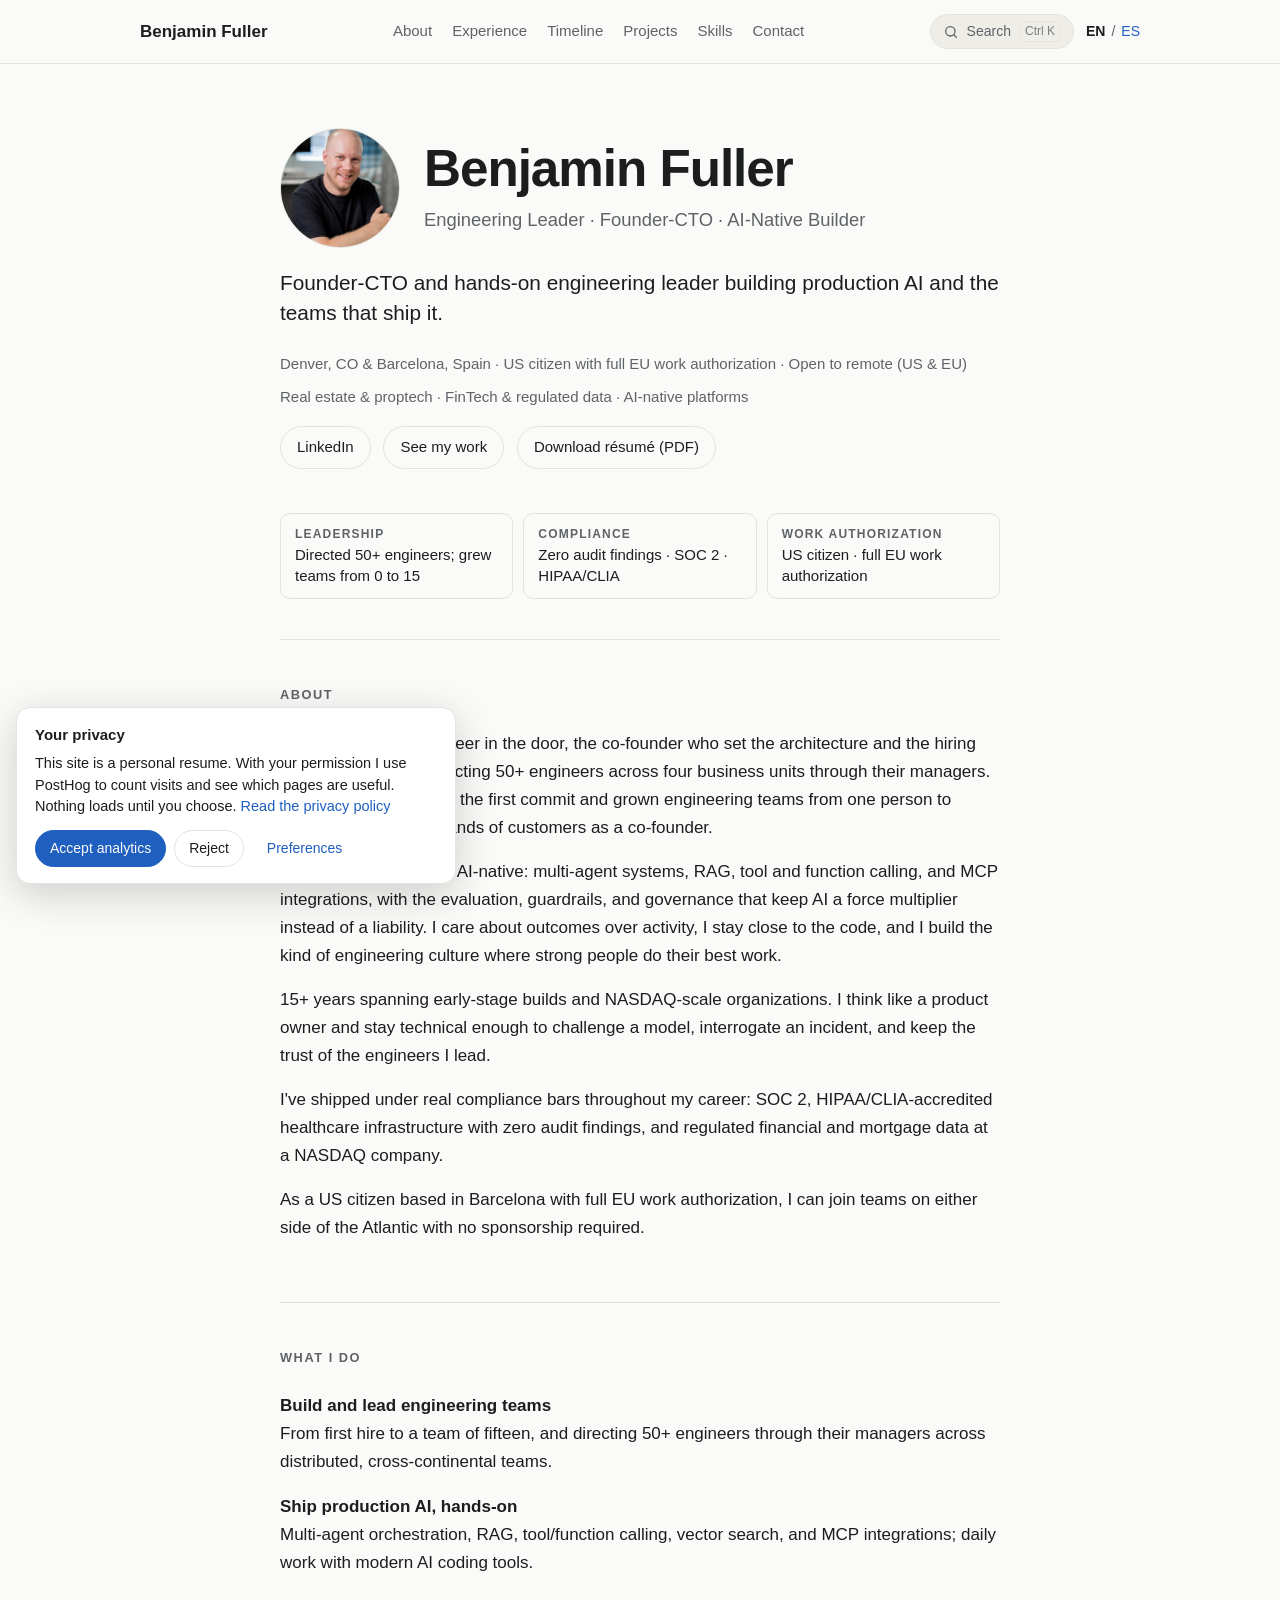
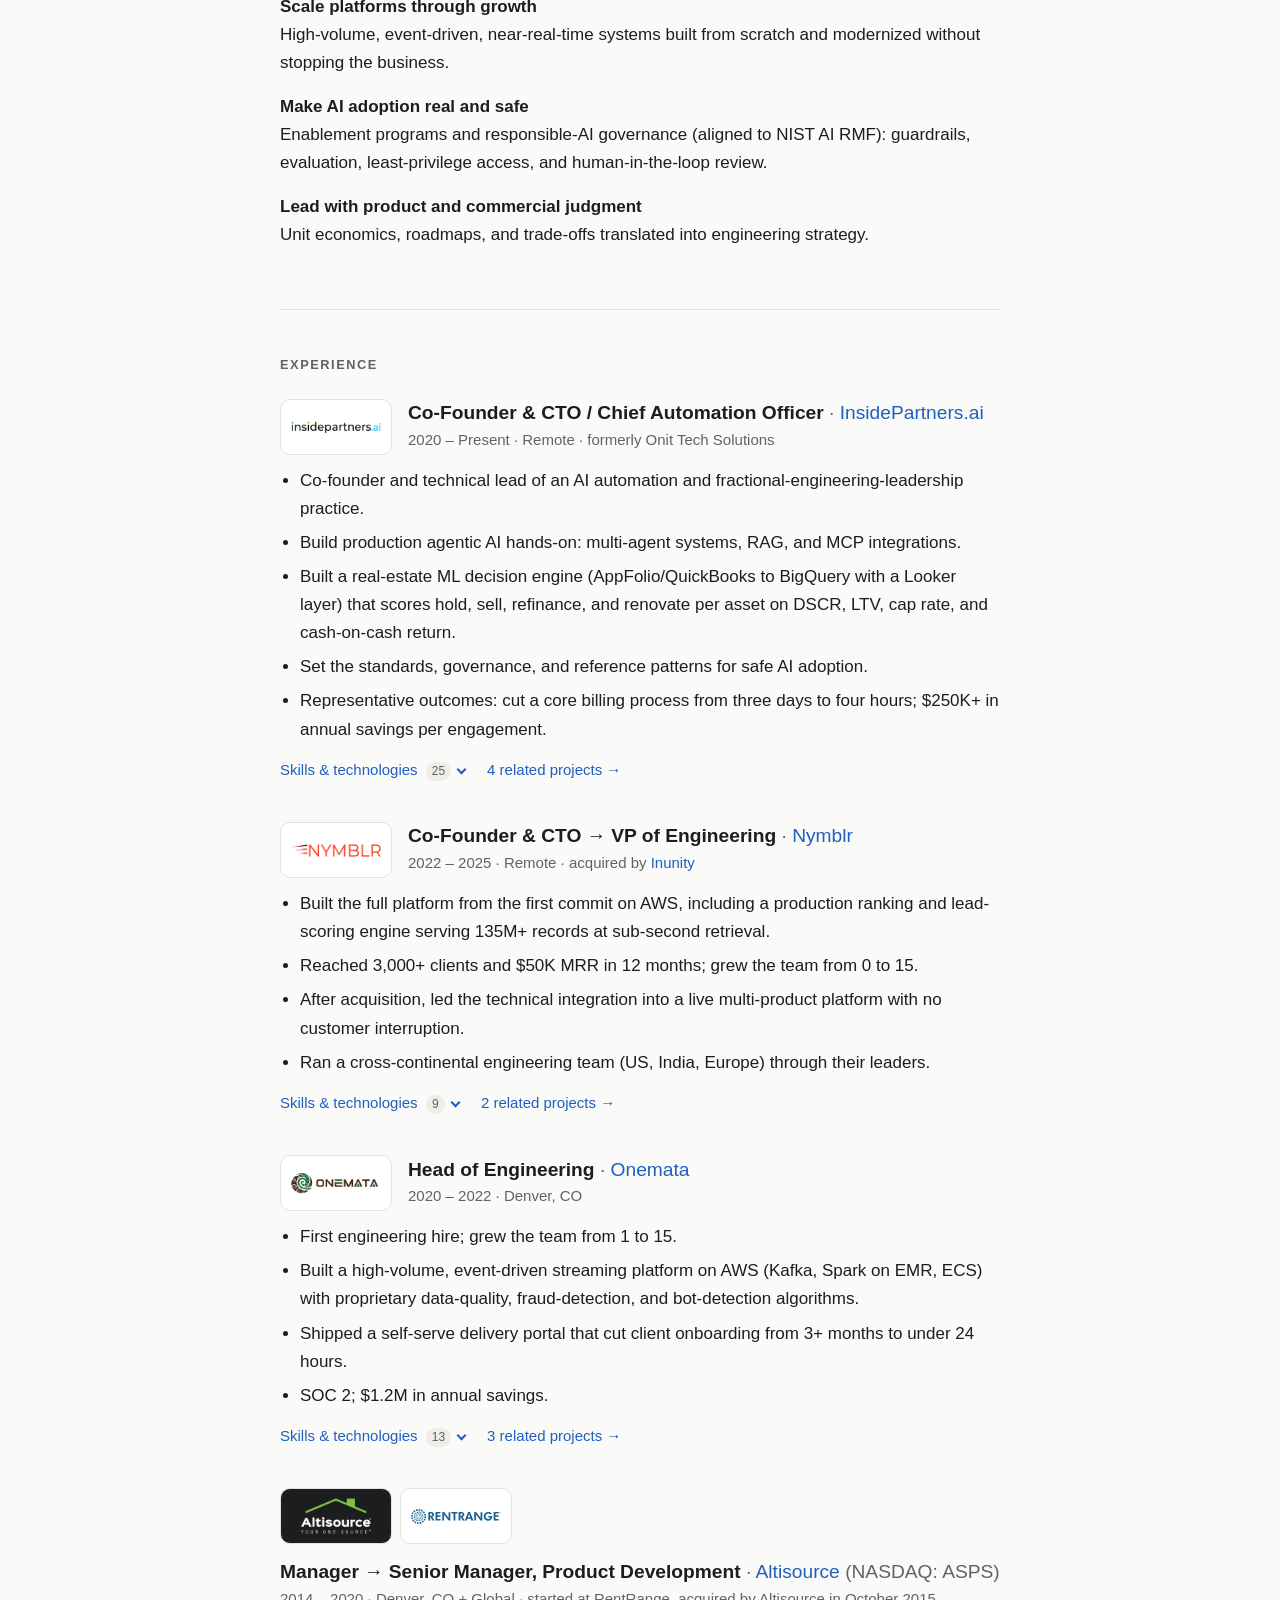
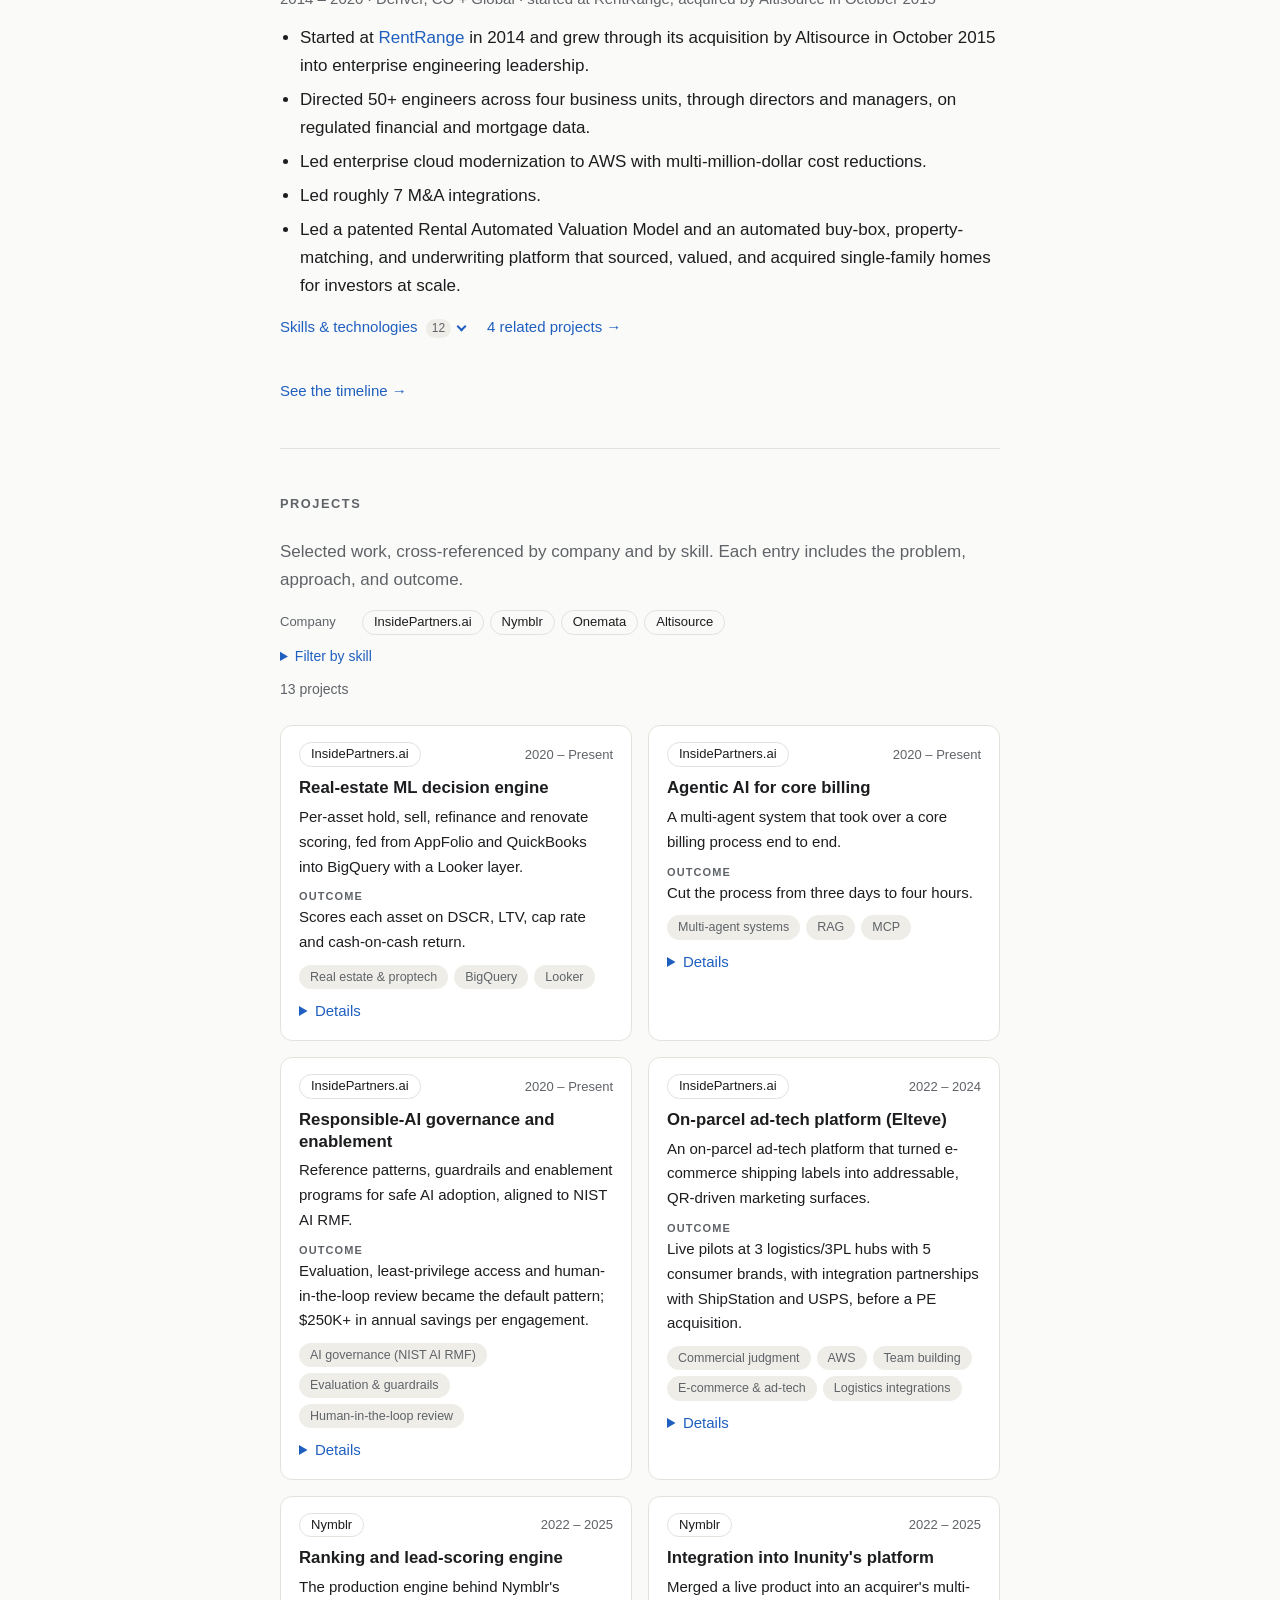
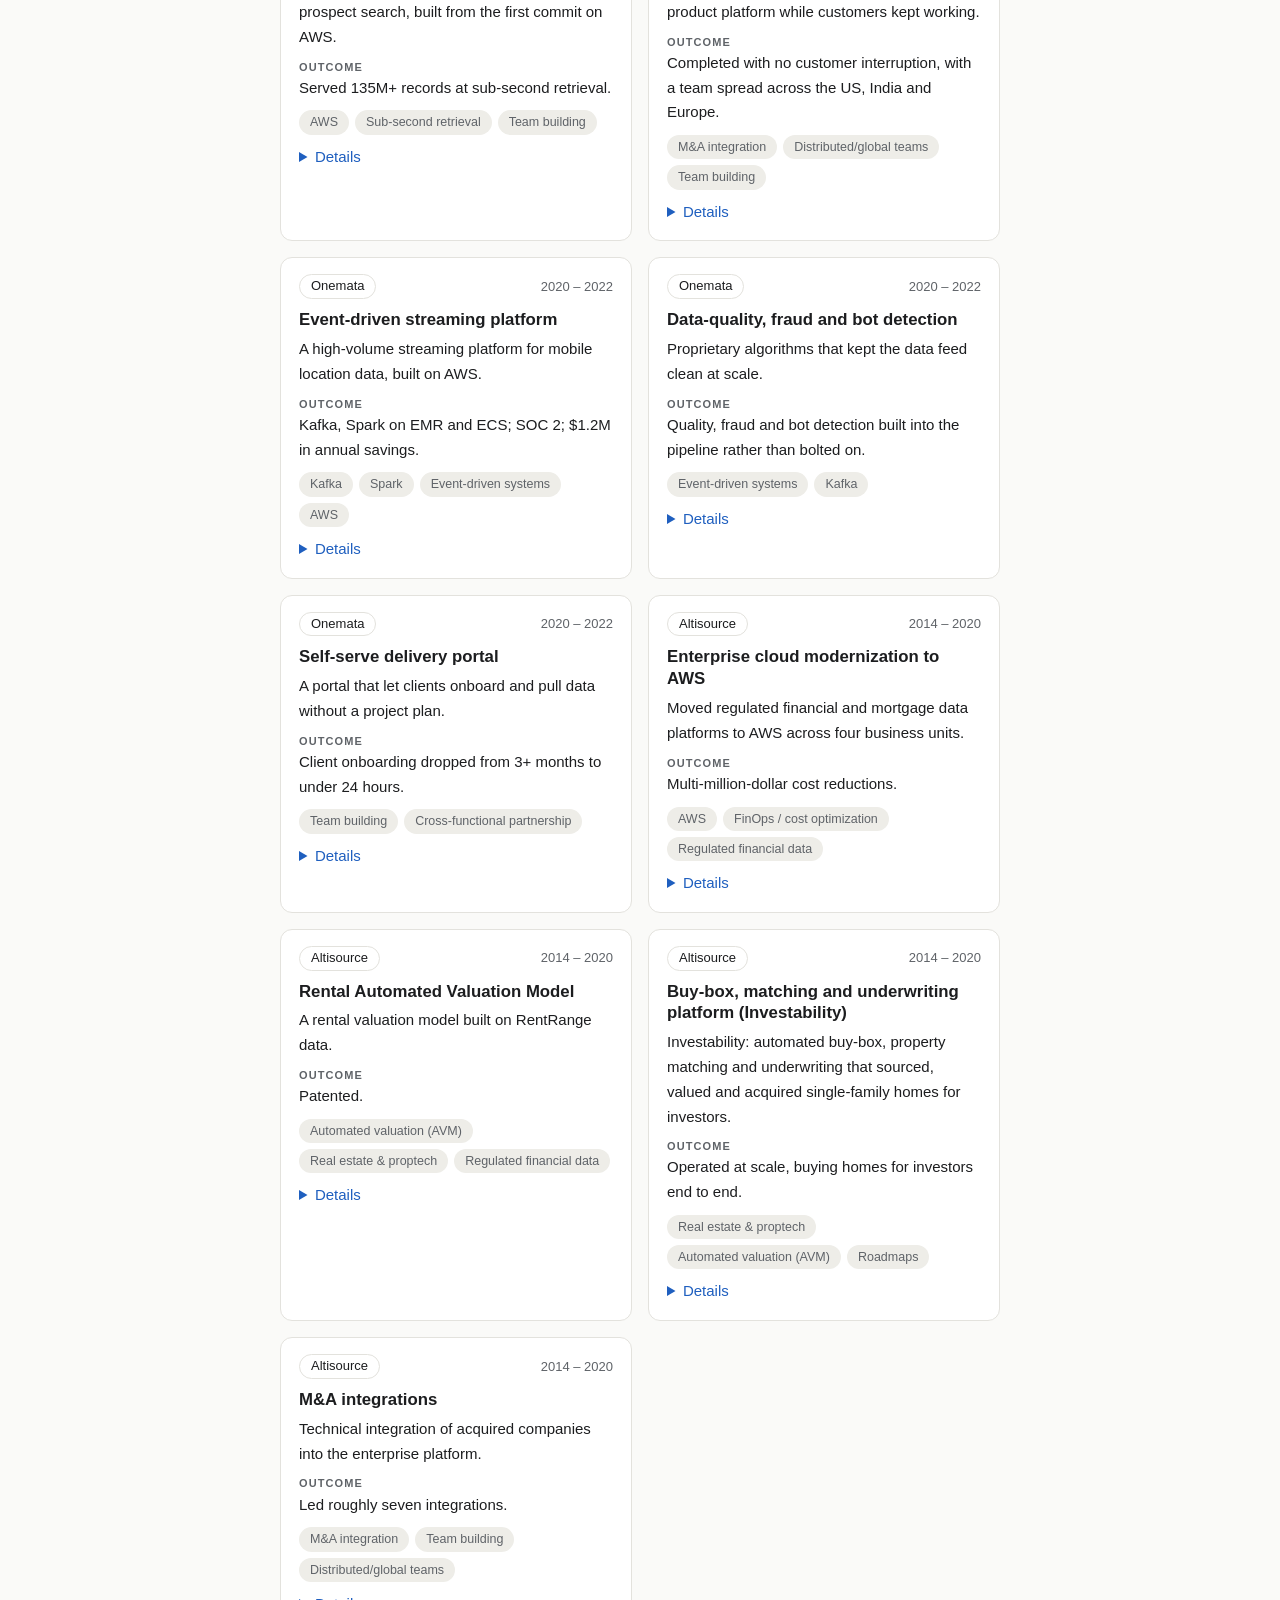
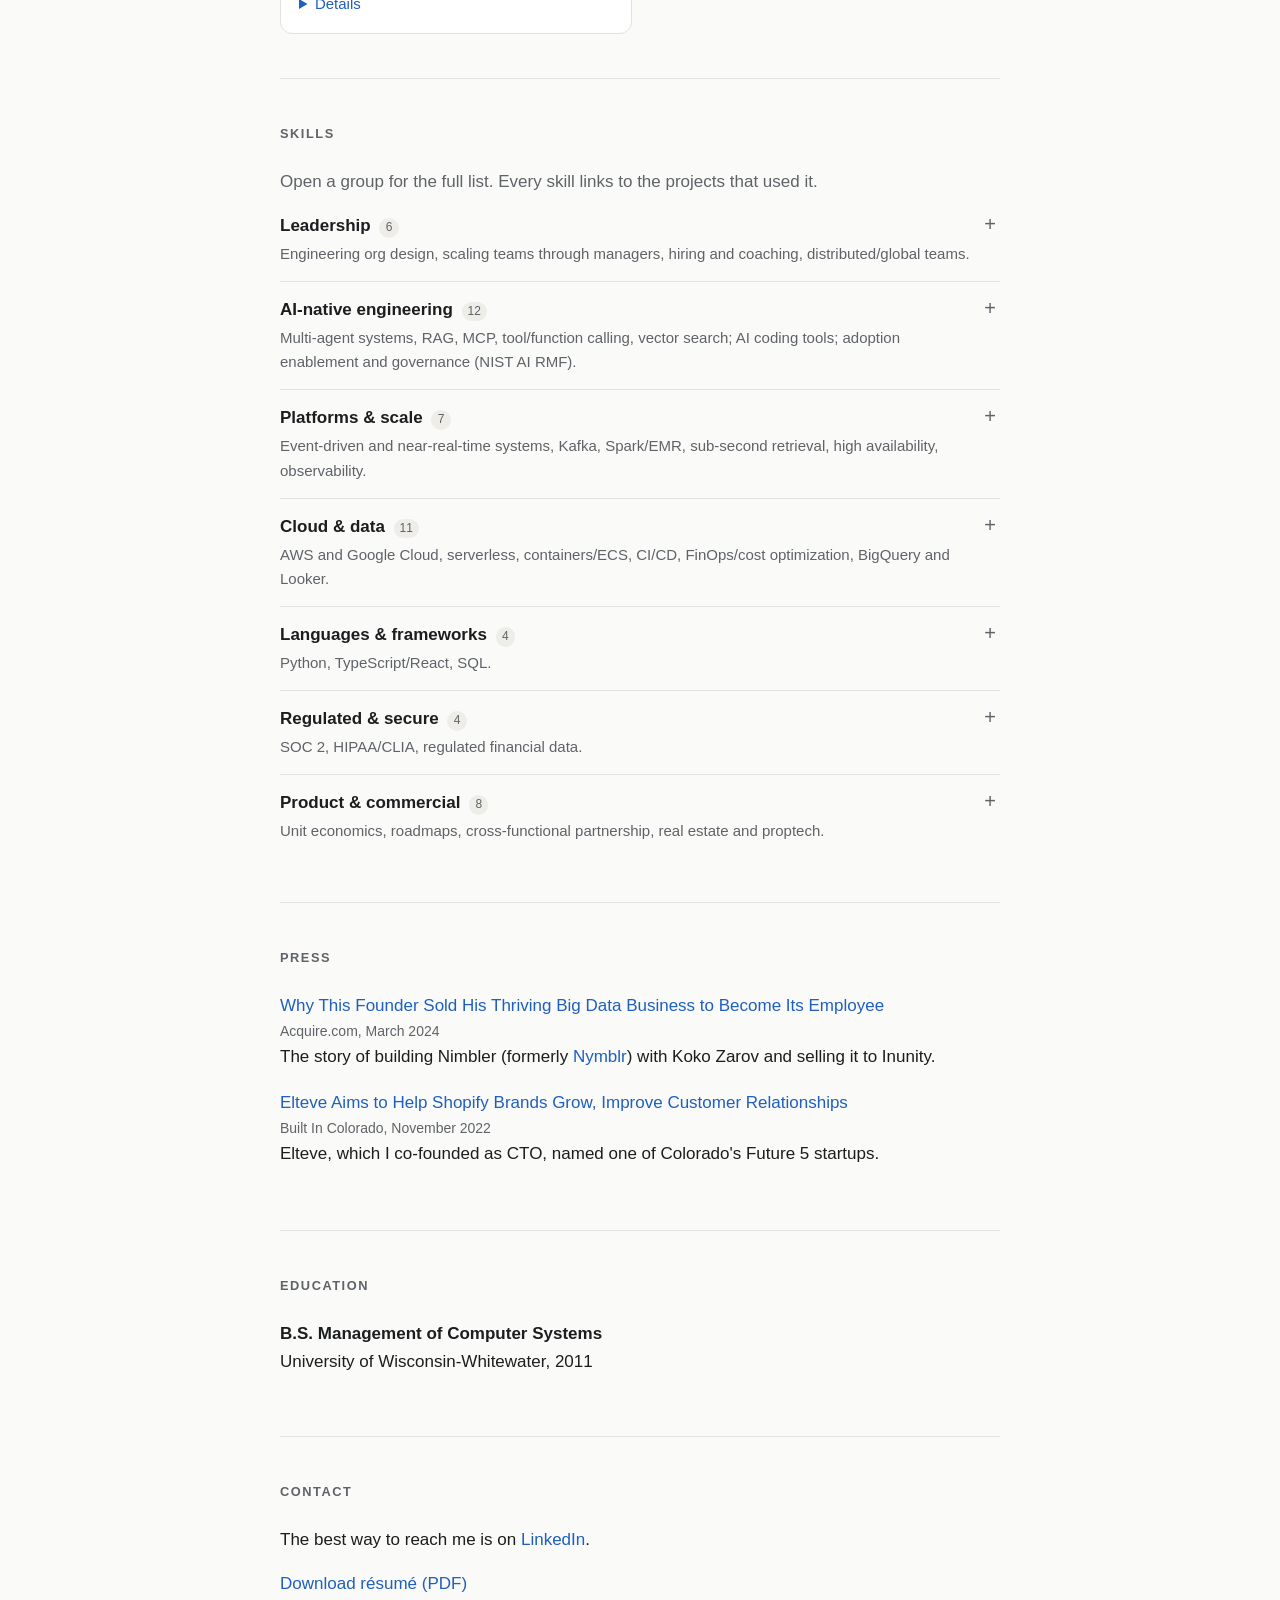
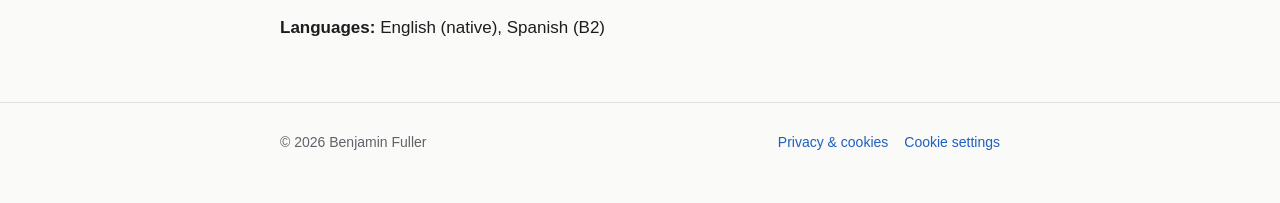
==== index.html @ 0e38c500 "Sweep fixes: pluralization, privacy link, tag rename, share card, résumé PDFs - Pluralize skill tool" ====
<!DOCTYPE html>
<html lang="en">
<head>
  <meta charset="utf-8">
  <meta name="viewport" content="width=device-width, initial-scale=1">
  <script>(function(){try{if(document.documentElement.lang!=='en')return;if(document.referrer&&new URL(document.referrer).origin===location.origin)return;var L=navigator.languages&&navigator.languages.length?navigator.languages:[navigator.language||''];for(var i=0;i<L.length;i++){var l=String(L[i]).toLowerCase();if(l==='es'||l.indexOf('es-')===0){location.replace("/es/"+location.search+location.hash);return;}if(l==='en'||l.indexOf('en-')===0)return;}}catch(e){}})();</script>
  <title>Benjamin Fuller · Engineering Leader &amp; Founder-CTO</title>
  <meta name="description" content="Founder-CTO and hands-on engineering leader building production AI and the teams that ship it.">
  <link rel="canonical" href="https://benfuller.me/">
  <link rel="alternate" hreflang="en" href="https://benfuller.me/">
  <link rel="alternate" hreflang="es" href="https://benfuller.me/es/">
  <link rel="alternate" hreflang="x-default" href="https://benfuller.me/">
  <meta property="og:title" content="Benjamin Fuller · Engineering Leader &amp; Founder-CTO">
  <meta property="og:description" content="Founder-CTO and hands-on engineering leader building production AI and the teams that ship it.">
  <meta property="og:type" content="website">
  <meta property="og:url" content="https://benfuller.me/">
  <meta property="og:image" content="https://benfuller.me/media/og-card.png">
  <meta property="og:locale" content="en_US">
  <meta property="og:locale:alternate" content="es_ES">
  <meta name="twitter:card" content="summary_large_image">
  <meta name="twitter:image" content="https://benfuller.me/media/og-card.png">
  <link rel="icon" href="/media/favicon.svg" type="image/svg+xml">
  <link rel="icon" href="/favicon.ico" sizes="48x48">
  <link rel="apple-touch-icon" href="/media/apple-touch-icon.png">
  <link rel="manifest" href="/media/site.webmanifest">
  <meta name="theme-color" content="#fafaf8" media="(prefers-color-scheme: light)">
  <meta name="theme-color" content="#121315" media="(prefers-color-scheme: dark)">
  <link rel="stylesheet" href="/style.css">
  <script type="application/ld+json">{"@context": "https://schema.org", "@type": "Person", "@id": "https://benfuller.me/#person", "name": "Benjamin Fuller", "url": "https://benfuller.me/", "image": "https://benfuller.me/media/headshot.jpg", "jobTitle": "Engineering Leader · Founder-CTO · AI-Native Builder", "description": "Founder-CTO and hands-on engineering leader building production AI and the teams that ship it.", "sameAs": ["https://www.linkedin.com/in/benjamin-fuller-in"], "knowsLanguage": ["en", "es"], "worksFor": {"@type": "Organization", "name": "InsidePartners.ai", "url": "https://www.insidepartners.ai"}, "alumniOf": {"@type": "CollegeOrUniversity", "name": "University of Wisconsin-Whitewater"}, "knowsAbout": ["Engineering org design", "Scaling teams through managers", "Hiring & coaching", "Distributed/global teams", "Team building", "M&A integration", "Multi-agent systems", "RAG", "MCP", "Tool/function calling", "Vector search (Zilliz)", "Anthropic Claude", "Claude Code", "Cursor", "AI governance (NIST AI RMF)", "Evaluation & guardrails", "Human-in-the-loop review", "AI adoption enablement", "Event-driven systems", "Near-real-time systems", "Kafka", "Spark", "Sub-second retrieval", "High availability", "Observability", "AWS", "Amazon EMR", "Amazon ECS / containers", "Serverless", "CI/CD", "FinOps / cost optimization", "Google Cloud", "BigQuery", "Looker", "AppFolio integration", "QuickBooks integration", "Python", "TypeScript", "React", "SQL", "SOC 2", "HIPAA/CLIA", "Regulated financial data", "Least-privilege access", "Unit economics", "Roadmaps", "Cross-functional partnership", "Real estate & proptech", "Automated valuation (AVM)", "Commercial judgment", "E-commerce & ad-tech", "Logistics integrations"]}</script>
</head>
<body>
  <a class="skip" href="#main">Skip to content</a>
  <header class="top">
    <div class="wrap hdr">
      <a class="brand" href="/">Benjamin Fuller</a>
      <div class="tools">
        <button type="button" class="search-btn" id="search-open" aria-label="Search this site" aria-keyshortcuts="Control+K Meta+K">
          <svg aria-hidden="true" viewBox="0 0 24 24" width="16" height="16" fill="none" stroke="currentColor" stroke-width="2" stroke-linecap="round"><circle cx="11" cy="11" r="7"/><path d="m20 20-3.5-3.5"/></svg><span>Search</span><kbd>⌘K</kbd>
        </button>
        <span class="lang" role="group" aria-label="Language / Idioma"><span class="cur" aria-current="true" lang="en">EN</span><span aria-hidden="true">/</span><a href="/es/" hreflang="es" lang="es" aria-label="Ver este sitio en español">ES</a></span>
        <button type="button" class="menu-btn" id="menu-btn" aria-expanded="false" aria-controls="site-nav" aria-label="Menu"><span aria-hidden="true"></span></button>
      </div>
      <nav id="site-nav" aria-label="Primary">
        <a href="/#about">About</a>
        <a href="/#experience">Experience</a>
        <a href="/timeline/">Timeline</a>
        <a href="/#projects">Projects</a>
        <a href="/#skills">Skills</a>
        <a href="/#contact">Contact</a>
      </nav>
    </div>
  </header>
  <main class="wrap" id="main">
    <div class="hero" id="top">
      <div class="hero-top">
        <img class="headshot" src="/media/headshot.jpg" alt="Benjamin Fuller" width="120" height="120" onerror="this.remove()">
        <div>
          <h1>Benjamin Fuller</h1>
          <p class="role">Engineering Leader · Founder-CTO · AI-Native Builder</p>
        </div>
      </div>
      <p class="tagline">Founder-CTO and hands-on engineering leader building production AI and the teams that ship it.</p>
      <p class="meta">Denver, CO &amp; Barcelona, Spain · US citizen with full EU work authorization · Open to remote (US &amp; EU)</p>
      <p class="domains">Real estate &amp; proptech · FinTech &amp; regulated data · AI-native platforms</p>
      <div class="links">
        <a href="https://www.linkedin.com/in/benjamin-fuller-in">LinkedIn</a>
        <a href="#experience">See my work</a>
        <a href="/benjamin-fuller-resume.pdf" download>Download résumé (PDF)</a>
      </div>
    </div>

    <div class="strip">
      <div><b>Leadership</b>Directed 50+ engineers; grew teams from 0 to 15</div>
      <div><b>Compliance</b>Zero audit findings · SOC 2 · HIPAA/CLIA</div>
      <div><b>Work authorization</b>US citizen · full EU work authorization</div>
    </div>

    <section id="about">
      <h2>About</h2>
      <p>I've been the first engineer in the door, the co-founder who set the architecture and the hiring bar, and the leader directing 50+ engineers across four business units through their managers. I've built platforms from the first commit and grown engineering teams from one person to fifteen, reaching thousands of customers as a co-founder.</p>
      <p>These days my work is AI-native: multi-agent systems, RAG, tool and function calling, and MCP integrations, with the evaluation, guardrails, and governance that keep AI a force multiplier instead of a liability. I care about outcomes over activity, I stay close to the code, and I build the kind of engineering culture where strong people do their best work.</p>
      <p>15+ years spanning early-stage builds and NASDAQ-scale organizations. I think like a product owner and stay technical enough to challenge a model, interrogate an incident, and keep the trust of the engineers I lead.</p>
      <p>I've shipped under real compliance bars throughout my career: SOC 2, HIPAA/CLIA-accredited healthcare infrastructure with zero audit findings, and regulated financial and mortgage data at a NASDAQ company.</p>
      <p>As a US citizen based in Barcelona with full EU work authorization, I can join teams on either side of the Atlantic with no sponsorship required.</p>
    </section>

    <section id="what-i-do">
      <h2>What I do</h2>
      <ul class="pillars">
        <li><strong>Build and lead engineering teams</strong>From first hire to a team of fifteen, and directing 50+ engineers through their managers across distributed, cross-continental teams.</li>
        <li><strong>Ship production AI, hands-on</strong>Multi-agent orchestration, RAG, tool/function calling, vector search, and MCP integrations; daily work with modern AI coding tools.</li>
        <li><strong>Scale platforms through growth</strong>High-volume, event-driven, near-real-time systems built from scratch and modernized without stopping the business.</li>
        <li><strong>Make AI adoption real and safe</strong>Enablement programs and responsible-AI governance (aligned to NIST AI RMF): guardrails, evaluation, least-privilege access, and human-in-the-loop review.</li>
        <li><strong>Lead with product and commercial judgment</strong>Unit economics, roadmaps, and trade-offs translated into engineering strategy.</li>
      </ul>
    </section>

    <section id="experience">
      <h2>Experience</h2>

      <article class="job" id="insidepartners">
        <div class="job-head">
          <a class="logos" href="/insidepartners/" aria-label="Company page: InsidePartners.ai" title="Company page: InsidePartners.ai"><span class="logo "><img src="/media/logos/insidepartners.webp" alt="InsidePartners.ai logo" loading="lazy"></span></a>
          <div>
            <h3>Co-Founder &amp; CTO / Chief Automation Officer <span class="co">· <a href="/insidepartners/">InsidePartners.ai</a></span></h3>
            <div class="when">2020 – Present · Remote · formerly Onit Tech Solutions</div>
          </div>
        </div>
        <ul>
          <li>Co-founder and technical lead of an AI automation and fractional-engineering-leadership practice.</li>
          <li>Build production agentic AI hands-on: multi-agent systems, RAG, and MCP integrations.</li>
          <li>Built a real-estate ML decision engine (AppFolio/QuickBooks to BigQuery with a Looker layer) that scores hold, sell, refinance, and renovate per asset on DSCR, LTV, cap rate, and cash-on-cash return.</li>
          <li>Set the standards, governance, and reference patterns for safe AI adoption.</li>
          <li>Representative outcomes: cut a core billing process from three days to four hours; $250K+ in annual savings per engagement.</li>
        </ul>
        <div class="job-actions"><button type="button" class="skills-toggle" aria-expanded="false" aria-controls="skills-insidepartners" hidden>Skills &amp; technologies <span class="count">25</span><span class="chev" aria-hidden="true"></span></button><a href="/?company=insidepartners#projects">4 related projects →</a></div>
        <div class="tags skills-panel" id="skills-insidepartners"><a class="tag" href="/?skill=multi-agent#projects" data-skill="multi-agent" title="1 project · 1 role">Multi-agent systems</a> <a class="tag" href="/?skill=rag#projects" data-skill="rag" title="1 project · 1 role">RAG</a> <a class="tag" href="/?skill=mcp#projects" data-skill="mcp" title="1 project · 1 role">MCP</a> <span class="tag off" title="0 projects · 1 role">Tool/function calling</span> <span class="tag off" title="0 projects · 1 role">Vector search (Zilliz)</span> <span class="tag off" title="0 projects · 1 role">Anthropic Claude</span> <span class="tag off" title="0 projects · 1 role">Claude Code</span> <span class="tag off" title="0 projects · 1 role">Cursor</span> <a class="tag" href="/?skill=governance#projects" data-skill="governance" title="1 project · 1 role">AI governance (NIST AI RMF)</a> <a class="tag" href="/?skill=evals#projects" data-skill="evals" title="1 project · 1 role">Evaluation &amp; guardrails</a> <a class="tag" href="/?skill=hitl#projects" data-skill="hitl" title="1 project · 1 role">Human-in-the-loop review</a> <a class="tag" href="/?skill=enablement#projects" data-skill="enablement" title="1 project · 1 role">AI adoption enablement</a> <a class="tag" href="/?skill=least-priv#projects" data-skill="least-priv" title="1 project · 1 role">Least-privilege access</a> <a class="tag" href="/?skill=gcp#projects" data-skill="gcp" title="1 project · 1 role">Google Cloud</a> <a class="tag" href="/?skill=bigquery#projects" data-skill="bigquery" title="1 project · 1 role">BigQuery</a> <a class="tag" href="/?skill=looker#projects" data-skill="looker" title="1 project · 1 role">Looker</a> <a class="tag" href="/?skill=appfolio#projects" data-skill="appfolio" title="1 project · 1 role">AppFolio integration</a> <a class="tag" href="/?skill=quickbooks#projects" data-skill="quickbooks" title="1 project · 1 role">QuickBooks integration</a> <a class="tag" href="/?skill=proptech#projects" data-skill="proptech" title="3 projects · 2 roles">Real estate &amp; proptech</a> <a class="tag" href="/?skill=unit-economics#projects" data-skill="unit-economics" title="1 project · 3 roles">Unit economics</a> <a class="tag" href="/?skill=cross-functional#projects" data-skill="cross-functional" title="1 project · 4 roles">Cross-functional partnership</a> <a class="tag" href="/?skill=aws#projects" data-skill="aws" title="4 projects · 4 roles">AWS</a> <a class="tag" href="/?skill=team#projects" data-skill="team" title="5 projects · 4 roles">Team building</a> <a class="tag" href="/?skill=ecommerce#projects" data-skill="ecommerce" title="1 project · 1 role">E-commerce &amp; ad-tech</a> <a class="tag" href="/?skill=logistics#projects" data-skill="logistics" title="1 project · 1 role">Logistics integrations</a></div>
      </article>

      <article class="job" id="nymblr">
        <div class="job-head">
          <a class="logos" href="/nymblr/" aria-label="Company page: Nymblr" title="Company page: Nymblr"><span class="logo "><img src="/media/logos/nymblr.png" alt="Nymblr logo" loading="lazy"></span></a>
          <div>
            <h3>Co-Founder &amp; CTO → VP of Engineering <span class="co">· <a href="/nymblr/">Nymblr</a></span></h3>
            <div class="when">2022 – 2025 · Remote · acquired by <a href="https://www.inunity.com">Inunity</a></div>
          </div>
        </div>
        <ul>
          <li>Built the full platform from the first commit on AWS, including a production ranking and lead-scoring engine serving 135M+ records at sub-second retrieval.</li>
          <li>Reached 3,000+ clients and $50K MRR in 12 months; grew the team from 0 to 15.</li>
          <li>After acquisition, led the technical integration into a live multi-product platform with no customer interruption.</li>
          <li>Ran a cross-continental engineering team (US, India, Europe) through their leaders.</li>
        </ul>
        <div class="job-actions"><button type="button" class="skills-toggle" aria-expanded="false" aria-controls="skills-nymblr" hidden>Skills &amp; technologies <span class="count">9</span><span class="chev" aria-hidden="true"></span></button><a href="/?company=nymblr#projects">2 related projects →</a></div>
        <div class="tags skills-panel" id="skills-nymblr"><a class="tag" href="/?skill=aws#projects" data-skill="aws" title="4 projects · 4 roles">AWS</a> <a class="tag" href="/?skill=sub-second#projects" data-skill="sub-second" title="1 project · 1 role">Sub-second retrieval</a> <a class="tag" href="/?skill=team#projects" data-skill="team" title="5 projects · 4 roles">Team building</a> <span class="tag off" title="0 projects · 3 roles">Hiring &amp; coaching</span> <a class="tag" href="/?skill=distributed#projects" data-skill="distributed" title="2 projects · 2 roles">Distributed/global teams</a> <a class="tag" href="/?skill=scaling-managers#projects" data-skill="scaling-managers" title="2 projects · 2 roles">Scaling teams through managers</a> <a class="tag" href="/?skill=ma#projects" data-skill="ma" title="2 projects · 2 roles">M&amp;A integration</a> <a class="tag" href="/?skill=unit-economics#projects" data-skill="unit-economics" title="1 project · 3 roles">Unit economics</a> <a class="tag" href="/?skill=cross-functional#projects" data-skill="cross-functional" title="1 project · 4 roles">Cross-functional partnership</a></div>
      </article>

      <article class="job" id="onemata">
        <div class="job-head">
          <a class="logos" href="/onemata/" aria-label="Company page: Onemata" title="Company page: Onemata"><span class="logo "><img src="/media/logos/onemata.png" alt="Onemata logo" loading="lazy"></span></a>
          <div>
            <h3>Head of Engineering <span class="co">· <a href="/onemata/">Onemata</a></span></h3>
            <div class="when">2020 – 2022 · Denver, CO</div>
          </div>
        </div>
        <ul>
          <li>First engineering hire; grew the team from 1 to 15.</li>
          <li>Built a high-volume, event-driven streaming platform on AWS (Kafka, Spark on EMR, ECS) with proprietary data-quality, fraud-detection, and bot-detection algorithms.</li>
          <li>Shipped a self-serve delivery portal that cut client onboarding from 3+ months to under 24 hours.</li>
          <li>SOC 2; $1.2M in annual savings.</li>
        </ul>
        <div class="job-actions"><button type="button" class="skills-toggle" aria-expanded="false" aria-controls="skills-onemata" hidden>Skills &amp; technologies <span class="count">13</span><span class="chev" aria-hidden="true"></span></button><a href="/?company=onemata#projects">3 related projects →</a></div>
        <div class="tags skills-panel" id="skills-onemata"><a class="tag" href="/?skill=aws#projects" data-skill="aws" title="4 projects · 4 roles">AWS</a> <a class="tag" href="/?skill=kafka#projects" data-skill="kafka" title="2 projects · 1 role">Kafka</a> <a class="tag" href="/?skill=spark#projects" data-skill="spark" title="1 project · 1 role">Spark</a> <a class="tag" href="/?skill=emr#projects" data-skill="emr" title="1 project · 1 role">Amazon EMR</a> <a class="tag" href="/?skill=ecs#projects" data-skill="ecs" title="1 project · 1 role">Amazon ECS / containers</a> <a class="tag" href="/?skill=event-driven#projects" data-skill="event-driven" title="2 projects · 1 role">Event-driven systems</a> <a class="tag" href="/?skill=near-real-time#projects" data-skill="near-real-time" title="1 project · 1 role">Near-real-time systems</a> <a class="tag" href="/?skill=soc2#projects" data-skill="soc2" title="1 project · 1 role">SOC 2</a> <a class="tag" href="/?skill=finops#projects" data-skill="finops" title="2 projects · 2 roles">FinOps / cost optimization</a> <a class="tag" href="/?skill=team#projects" data-skill="team" title="5 projects · 4 roles">Team building</a> <span class="tag off" title="0 projects · 3 roles">Hiring &amp; coaching</span> <span class="tag off" title="0 projects · 1 role">High availability</span> <span class="tag off" title="0 projects · 1 role">Observability</span></div>
      </article>

      <article class="job" id="altisource">
        <div class="job-head">
          <a class="logos" href="/altisource/" aria-label="Company page: Altisource" title="Company page: Altisource"><span class="logo dark"><img src="/media/logos/altisource.png" alt="Altisource logo" loading="lazy"></span><span class="logo "><img src="/media/logos/rentrange.svg" alt="RentRange logo" loading="lazy"></span></a>
          <div>
            <h3>Manager → Senior Manager, Product Development <span class="co">· <a href="/altisource/">Altisource</a> (NASDAQ: ASPS)</span></h3>
            <div class="when">2014 – 2020 · Denver, CO + Global · started at RentRange, acquired by Altisource in October 2015</div>
          </div>
        </div>
        <ul>
          <li>Started at <a href="https://www.rentrange.com">RentRange</a> in 2014 and grew through its acquisition by Altisource in October 2015 into enterprise engineering leadership.</li>
          <li>Directed 50+ engineers across four business units, through directors and managers, on regulated financial and mortgage data.</li>
          <li>Led enterprise cloud modernization to AWS with multi-million-dollar cost reductions.</li>
          <li>Led roughly 7 M&amp;A integrations.</li>
          <li>Led a patented Rental Automated Valuation Model and an automated buy-box, property-matching, and underwriting platform that sourced, valued, and acquired single-family homes for investors at scale.</li>
        </ul>
        <div class="job-actions"><button type="button" class="skills-toggle" aria-expanded="false" aria-controls="skills-altisource" hidden>Skills &amp; technologies <span class="count">12</span><span class="chev" aria-hidden="true"></span></button><a href="/?company=altisource#projects">4 related projects →</a></div>
        <div class="tags skills-panel" id="skills-altisource"><a class="tag" href="/?skill=aws#projects" data-skill="aws" title="4 projects · 4 roles">AWS</a> <a class="tag" href="/?skill=finops#projects" data-skill="finops" title="2 projects · 2 roles">FinOps / cost optimization</a> <a class="tag" href="/?skill=reg-fin#projects" data-skill="reg-fin" title="3 projects · 1 role">Regulated financial data</a> <a class="tag" href="/?skill=ma#projects" data-skill="ma" title="2 projects · 2 roles">M&amp;A integration</a> <a class="tag" href="/?skill=distributed#projects" data-skill="distributed" title="2 projects · 2 roles">Distributed/global teams</a> <a class="tag" href="/?skill=org-design#projects" data-skill="org-design" title="1 project · 1 role">Engineering org design</a> <a class="tag" href="/?skill=scaling-managers#projects" data-skill="scaling-managers" title="2 projects · 2 roles">Scaling teams through managers</a> <span class="tag off" title="0 projects · 3 roles">Hiring &amp; coaching</span> <a class="tag" href="/?skill=proptech#projects" data-skill="proptech" title="3 projects · 2 roles">Real estate &amp; proptech</a> <a class="tag" href="/?skill=avm#projects" data-skill="avm" title="2 projects · 1 role">Automated valuation (AVM)</a> <a class="tag" href="/?skill=cross-functional#projects" data-skill="cross-functional" title="1 project · 4 roles">Cross-functional partnership</a> <a class="tag" href="/?skill=roadmaps#projects" data-skill="roadmaps" title="1 project · 1 role">Roadmaps</a></div>
      </article>
      <p class="more"><a href="/timeline/">See the timeline →</a></p>
    </section>

    <section id="projects">
      <h2>Projects</h2>
      <p class="lede">Selected work, cross-referenced by company and by skill. Each entry includes the problem, approach, and outcome.</p>
      <div class="filters" id="filters" hidden>
        <div class="filter-row"><span>Company</span><div><button type="button" class="chip" data-kind="company" data-value="insidepartners" aria-pressed="false">InsidePartners.ai</button><button type="button" class="chip" data-kind="company" data-value="nymblr" aria-pressed="false">Nymblr</button><button type="button" class="chip" data-kind="company" data-value="onemata" aria-pressed="false">Onemata</button><button type="button" class="chip" data-kind="company" data-value="altisource" aria-pressed="false">Altisource</button></div></div>
        <details class="skillfilter" id="skillfilter">
          <summary>Filter by skill</summary>
          <div class="sg"><span>Leadership</span><div><button type="button" class="chip" data-kind="skill" data-value="org-design" aria-pressed="false">Engineering org design</button><button type="button" class="chip" data-kind="skill" data-value="scaling-managers" aria-pressed="false">Scaling teams through managers</button><button type="button" class="chip" data-kind="skill" data-value="distributed" aria-pressed="false">Distributed/global teams</button><button type="button" class="chip" data-kind="skill" data-value="team" aria-pressed="false">Team building</button><button type="button" class="chip" data-kind="skill" data-value="ma" aria-pressed="false">M&amp;A integration</button></div></div><div class="sg"><span>AI-native engineering</span><div><button type="button" class="chip" data-kind="skill" data-value="multi-agent" aria-pressed="false">Multi-agent systems</button><button type="button" class="chip" data-kind="skill" data-value="rag" aria-pressed="false">RAG</button><button type="button" class="chip" data-kind="skill" data-value="mcp" aria-pressed="false">MCP</button><button type="button" class="chip" data-kind="skill" data-value="governance" aria-pressed="false">AI governance (NIST AI RMF)</button><button type="button" class="chip" data-kind="skill" data-value="evals" aria-pressed="false">Evaluation &amp; guardrails</button><button type="button" class="chip" data-kind="skill" data-value="hitl" aria-pressed="false">Human-in-the-loop review</button><button type="button" class="chip" data-kind="skill" data-value="enablement" aria-pressed="false">AI adoption enablement</button></div></div><div class="sg"><span>Platforms &amp; scale</span><div><button type="button" class="chip" data-kind="skill" data-value="event-driven" aria-pressed="false">Event-driven systems</button><button type="button" class="chip" data-kind="skill" data-value="near-real-time" aria-pressed="false">Near-real-time systems</button><button type="button" class="chip" data-kind="skill" data-value="kafka" aria-pressed="false">Kafka</button><button type="button" class="chip" data-kind="skill" data-value="spark" aria-pressed="false">Spark</button><button type="button" class="chip" data-kind="skill" data-value="sub-second" aria-pressed="false">Sub-second retrieval</button></div></div><div class="sg"><span>Cloud &amp; data</span><div><button type="button" class="chip" data-kind="skill" data-value="aws" aria-pressed="false">AWS</button><button type="button" class="chip" data-kind="skill" data-value="emr" aria-pressed="false">Amazon EMR</button><button type="button" class="chip" data-kind="skill" data-value="ecs" aria-pressed="false">Amazon ECS / containers</button><button type="button" class="chip" data-kind="skill" data-value="finops" aria-pressed="false">FinOps / cost optimization</button><button type="button" class="chip" data-kind="skill" data-value="gcp" aria-pressed="false">Google Cloud</button><button type="button" class="chip" data-kind="skill" data-value="bigquery" aria-pressed="false">BigQuery</button><button type="button" class="chip" data-kind="skill" data-value="looker" aria-pressed="false">Looker</button><button type="button" class="chip" data-kind="skill" data-value="appfolio" aria-pressed="false">AppFolio integration</button><button type="button" class="chip" data-kind="skill" data-value="quickbooks" aria-pressed="false">QuickBooks integration</button></div></div><div class="sg"><span>Languages &amp; frameworks</span><div><button type="button" class="chip" data-kind="skill" data-value="sql" aria-pressed="false">SQL</button></div></div><div class="sg"><span>Regulated &amp; secure</span><div><button type="button" class="chip" data-kind="skill" data-value="soc2" aria-pressed="false">SOC 2</button><button type="button" class="chip" data-kind="skill" data-value="reg-fin" aria-pressed="false">Regulated financial data</button><button type="button" class="chip" data-kind="skill" data-value="least-priv" aria-pressed="false">Least-privilege access</button></div></div><div class="sg"><span>Product &amp; commercial</span><div><button type="button" class="chip" data-kind="skill" data-value="unit-economics" aria-pressed="false">Unit economics</button><button type="button" class="chip" data-kind="skill" data-value="roadmaps" aria-pressed="false">Roadmaps</button><button type="button" class="chip" data-kind="skill" data-value="cross-functional" aria-pressed="false">Cross-functional partnership</button><button type="button" class="chip" data-kind="skill" data-value="proptech" aria-pressed="false">Real estate &amp; proptech</button><button type="button" class="chip" data-kind="skill" data-value="avm" aria-pressed="false">Automated valuation (AVM)</button><button type="button" class="chip" data-kind="skill" data-value="product" aria-pressed="false">Commercial judgment</button><button type="button" class="chip" data-kind="skill" data-value="ecommerce" aria-pressed="false">E-commerce &amp; ad-tech</button><button type="button" class="chip" data-kind="skill" data-value="logistics" aria-pressed="false">Logistics integrations</button></div></div>
        </details>
        <p class="filter-status" aria-live="polite"><span id="f-count"></span> <button type="button" class="linklike" id="f-clear" hidden>Clear filters</button></p>
      </div>
      <div class="proj-list" id="proj-list">
        <article class="proj" id="p-re-decision-engine" data-company="insidepartners" data-skills="proptech bigquery looker gcp appfolio quickbooks sql">
          <div class="proj-meta"><a class="co-chip" href="/?company=insidepartners#projects" data-company="insidepartners">InsidePartners.ai</a><span>2020 – Present</span></div>
          <h3>Real-estate ML decision engine</h3>
          <p>Per-asset hold, sell, refinance and renovate scoring, fed from AppFolio and QuickBooks into BigQuery with a Looker layer.</p>
          <p class="outcome"><b>Outcome</b> Scores each asset on DSCR, LTV, cap rate and cash-on-cash return.</p>
          <div class="tags"><a class="tag" href="/?skill=proptech#projects" data-skill="proptech" title="3 projects · 2 roles">Real estate &amp; proptech</a> <a class="tag" href="/?skill=bigquery#projects" data-skill="bigquery" title="1 project · 1 role">BigQuery</a> <a class="tag" href="/?skill=looker#projects" data-skill="looker" title="1 project · 1 role">Looker</a></div>
          <details>
            <summary>Details</summary>
            <dl>
              <dt>Problem</dt><dd>Real-estate investors and operators decide whether to hold, sell, refinance, or renovate each property using data scattered across property-management and accounting systems, so the analysis is slow, manual, and inconsistent from asset to asset.</dd>
              <dt>Approach</dt><dd>Built a pipeline that pulls from AppFolio and QuickBooks into BigQuery, computes per-asset financials, and scores each property's best next move, surfaced through a Looker layer the team can act on.</dd>
            </dl>
            <h4>Technologies</h4><div class="tags"><a class="tag" href="/?skill=gcp#projects" data-skill="gcp" title="1 project · 1 role">Google Cloud</a> <a class="tag" href="/?skill=appfolio#projects" data-skill="appfolio" title="1 project · 1 role">AppFolio integration</a> <a class="tag" href="/?skill=quickbooks#projects" data-skill="quickbooks" title="1 project · 1 role">QuickBooks integration</a> <a class="tag" href="/?skill=sql#projects" data-skill="sql" title="1 project · 1 role">SQL</a></div>
          </details>
        </article>
        <article class="proj" id="p-billing-agents" data-company="insidepartners" data-skills="multi-agent rag mcp">
          <div class="proj-meta"><a class="co-chip" href="/?company=insidepartners#projects" data-company="insidepartners">InsidePartners.ai</a><span>2020 – Present</span></div>
          <h3>Agentic AI for core billing</h3>
          <p>A multi-agent system that took over a core billing process end to end.</p>
          <p class="outcome"><b>Outcome</b> Cut the process from three days to four hours.</p>
          <div class="tags"><a class="tag" href="/?skill=multi-agent#projects" data-skill="multi-agent" title="1 project · 1 role">Multi-agent systems</a> <a class="tag" href="/?skill=rag#projects" data-skill="rag" title="1 project · 1 role">RAG</a> <a class="tag" href="/?skill=mcp#projects" data-skill="mcp" title="1 project · 1 role">MCP</a></div>
          <details>
            <summary>Details</summary>
            <dl>
              <dt>Problem</dt><dd>A core billing process was manual and multi-step, taking about three days of human effort each cycle and leaving room for error.</dd>
              <dt>Approach</dt><dd>Built a multi-agent system (RAG and MCP integrations) that runs the billing workflow end to end, with human-in-the-loop checks at the points that matter.</dd>
            </dl>
            
          </details>
        </article>
        <article class="proj" id="p-ai-governance" data-company="insidepartners" data-skills="governance evals hitl least-priv enablement">
          <div class="proj-meta"><a class="co-chip" href="/?company=insidepartners#projects" data-company="insidepartners">InsidePartners.ai</a><span>2020 – Present</span></div>
          <h3>Responsible-AI governance and enablement</h3>
          <p>Reference patterns, guardrails and enablement programs for safe AI adoption, aligned to NIST AI RMF.</p>
          <p class="outcome"><b>Outcome</b> Evaluation, least-privilege access and human-in-the-loop review became the default pattern; $250K+ in annual savings per engagement.</p>
          <div class="tags"><a class="tag" href="/?skill=governance#projects" data-skill="governance" title="1 project · 1 role">AI governance (NIST AI RMF)</a> <a class="tag" href="/?skill=evals#projects" data-skill="evals" title="1 project · 1 role">Evaluation &amp; guardrails</a> <a class="tag" href="/?skill=hitl#projects" data-skill="hitl" title="1 project · 1 role">Human-in-the-loop review</a></div>
          <details>
            <summary>Details</summary>
            <dl>
              <dt>Problem</dt><dd>Teams adopting AI tools move fast but without shared guardrails, risking quality, security, and inconsistent results as adoption scales.</dd>
              <dt>Approach</dt><dd>Established reference patterns, guardrails, and enablement programs aligned to NIST AI RMF: evaluation in the workflow, least-privilege access for agents, and human-in-the-loop review.</dd>
            </dl>
            <h4>Technologies</h4><div class="tags"><a class="tag" href="/?skill=least-priv#projects" data-skill="least-priv" title="1 project · 1 role">Least-privilege access</a> <a class="tag" href="/?skill=enablement#projects" data-skill="enablement" title="1 project · 1 role">AI adoption enablement</a></div>
          </details>
        </article>
        <article class="proj" id="p-elteve" data-company="insidepartners" data-skills="product aws team ecommerce logistics">
          <div class="proj-meta"><a class="co-chip" href="/?company=insidepartners#projects" data-company="insidepartners">InsidePartners.ai</a><span>2022 – 2024</span></div>
          <h3>On-parcel ad-tech platform (Elteve)</h3>
          <p>An on-parcel ad-tech platform that turned e-commerce shipping labels into addressable, QR-driven marketing surfaces.</p>
          <p class="outcome"><b>Outcome</b> Live pilots at 3 logistics/3PL hubs with 5 consumer brands, with integration partnerships with ShipStation and USPS, before a PE acquisition.</p>
          <div class="tags"><a class="tag" href="/?skill=product#projects" data-skill="product" title="1 project · 1 role">Commercial judgment</a> <a class="tag" href="/?skill=aws#projects" data-skill="aws" title="4 projects · 4 roles">AWS</a> <a class="tag" href="/?skill=team#projects" data-skill="team" title="5 projects · 4 roles">Team building</a> <a class="tag" href="/?skill=ecommerce#projects" data-skill="ecommerce" title="1 project · 1 role">E-commerce &amp; ad-tech</a> <a class="tag" href="/?skill=logistics#projects" data-skill="logistics" title="1 project · 1 role">Logistics integrations</a></div>
          <details>
            <summary>Details</summary>
            <dl>
              <dt>Problem</dt><dd>Every parcel leaving a warehouse was a missed marketing opportunity: e-commerce brands had no way to turn the physical shipping label into an owned, addressable channel.</dd>
              <dt>Approach</dt><dd>Co-founded the venture and led engineering as CTO, building the full stack (a Shopify app for brand onboarding and campaigns, a Chrome extension, a ShipStation desktop integration for 3PL hubs, and a NextJS/React advertiser dashboard) on patented QR-driven label technology, and drove the live pilot integrations with ShipStation and USPS.</dd>
            </dl>
            
          </details>
        </article>
        <article class="proj" id="p-nymblr-ranking" data-company="nymblr" data-skills="aws sub-second team">
          <div class="proj-meta"><a class="co-chip" href="/?company=nymblr#projects" data-company="nymblr">Nymblr</a><span>2022 – 2025</span></div>
          <h3>Ranking and lead-scoring engine</h3>
          <p>The production engine behind Nymblr's prospect search, built from the first commit on AWS.</p>
          <p class="outcome"><b>Outcome</b> Served 135M+ records at sub-second retrieval.</p>
          <div class="tags"><a class="tag" href="/?skill=aws#projects" data-skill="aws" title="4 projects · 4 roles">AWS</a> <a class="tag" href="/?skill=sub-second#projects" data-skill="sub-second" title="1 project · 1 role">Sub-second retrieval</a> <a class="tag" href="/?skill=team#projects" data-skill="team" title="5 projects · 4 roles">Team building</a></div>
          <details>
            <summary>Details</summary>
            <dl>
              <dt>Problem</dt><dd>A prospecting platform is only as good as its search: users have to find and rank the right B2B contacts out of hundreds of millions of records, instantly.</dd>
              <dt>Approach</dt><dd>Built the production ranking and lead-scoring engine from the first commit on AWS, tuned for sub-second retrieval across the full dataset so prospect search felt instant.</dd>
            </dl>
            
          </details>
        </article>
        <article class="proj" id="p-nymblr-integration" data-company="nymblr" data-skills="ma distributed team scaling-managers">
          <div class="proj-meta"><a class="co-chip" href="/?company=nymblr#projects" data-company="nymblr">Nymblr</a><span>2022 – 2025</span></div>
          <h3>Integration into Inunity's platform</h3>
          <p>Merged a live product into an acquirer's multi-product platform while customers kept working.</p>
          <p class="outcome"><b>Outcome</b> Completed with no customer interruption, with a team spread across the US, India and Europe.</p>
          <div class="tags"><a class="tag" href="/?skill=ma#projects" data-skill="ma" title="2 projects · 2 roles">M&amp;A integration</a> <a class="tag" href="/?skill=distributed#projects" data-skill="distributed" title="2 projects · 2 roles">Distributed/global teams</a> <a class="tag" href="/?skill=team#projects" data-skill="team" title="5 projects · 4 roles">Team building</a></div>
          <details>
            <summary>Details</summary>
            <dl>
              <dt>Problem</dt><dd>After the acquisition, a live product with paying customers had to be merged into the acquirer's multi-product platform without downtime or disruption.</dd>
              <dt>Approach</dt><dd>Led the integration incrementally so customers kept working throughout, coordinating a cross-continental team (US, India, Europe) through their leaders.</dd>
            </dl>
            <h4>Technologies</h4><div class="tags"><a class="tag" href="/?skill=scaling-managers#projects" data-skill="scaling-managers" title="2 projects · 2 roles">Scaling teams through managers</a></div>
          </details>
        </article>
        <article class="proj" id="p-onemata-streaming" data-company="onemata" data-skills="kafka spark event-driven aws emr ecs soc2 finops">
          <div class="proj-meta"><a class="co-chip" href="/?company=onemata#projects" data-company="onemata">Onemata</a><span>2020 – 2022</span></div>
          <h3>Event-driven streaming platform</h3>
          <p>A high-volume streaming platform for mobile location data, built on AWS.</p>
          <p class="outcome"><b>Outcome</b> Kafka, Spark on EMR and ECS; SOC 2; $1.2M in annual savings.</p>
          <div class="tags"><a class="tag" href="/?skill=kafka#projects" data-skill="kafka" title="2 projects · 1 role">Kafka</a> <a class="tag" href="/?skill=spark#projects" data-skill="spark" title="1 project · 1 role">Spark</a> <a class="tag" href="/?skill=event-driven#projects" data-skill="event-driven" title="2 projects · 1 role">Event-driven systems</a> <a class="tag" href="/?skill=aws#projects" data-skill="aws" title="4 projects · 4 roles">AWS</a></div>
          <details>
            <summary>Details</summary>
            <dl>
              <dt>Problem</dt><dd>High-volume mobile location data arrives continuously and has to be ingested, processed, and delivered at scale, reliably and cost-effectively.</dd>
              <dt>Approach</dt><dd>Built an event-driven streaming platform on AWS (Kafka, Spark on EMR, ECS) designed for high throughput, reliability, and cost control, under SOC 2.</dd>
            </dl>
            <h4>Technologies</h4><div class="tags"><a class="tag" href="/?skill=emr#projects" data-skill="emr" title="1 project · 1 role">Amazon EMR</a> <a class="tag" href="/?skill=ecs#projects" data-skill="ecs" title="1 project · 1 role">Amazon ECS / containers</a> <a class="tag" href="/?skill=soc2#projects" data-skill="soc2" title="1 project · 1 role">SOC 2</a> <a class="tag" href="/?skill=finops#projects" data-skill="finops" title="2 projects · 2 roles">FinOps / cost optimization</a></div>
          </details>
        </article>
        <article class="proj" id="p-onemata-quality" data-company="onemata" data-skills="event-driven kafka near-real-time">
          <div class="proj-meta"><a class="co-chip" href="/?company=onemata#projects" data-company="onemata">Onemata</a><span>2020 – 2022</span></div>
          <h3>Data-quality, fraud and bot detection</h3>
          <p>Proprietary algorithms that kept the data feed clean at scale.</p>
          <p class="outcome"><b>Outcome</b> Quality, fraud and bot detection built into the pipeline rather than bolted on.</p>
          <div class="tags"><a class="tag" href="/?skill=event-driven#projects" data-skill="event-driven" title="2 projects · 1 role">Event-driven systems</a> <a class="tag" href="/?skill=kafka#projects" data-skill="kafka" title="2 projects · 1 role">Kafka</a></div>
          <details>
            <summary>Details</summary>
            <dl>
              <dt>Problem</dt><dd>Location data at scale is noisy: fraud, bot traffic, and low-quality signals degrade the product if they reach customers.</dd>
              <dt>Approach</dt><dd>Built proprietary data-quality, fraud-detection, and bot-detection algorithms directly into the streaming pipeline, catching bad data upstream rather than after delivery.</dd>
            </dl>
            <h4>Technologies</h4><div class="tags"><a class="tag" href="/?skill=near-real-time#projects" data-skill="near-real-time" title="1 project · 1 role">Near-real-time systems</a></div>
          </details>
        </article>
        <article class="proj" id="p-onemata-portal" data-company="onemata" data-skills="team cross-functional unit-economics">
          <div class="proj-meta"><a class="co-chip" href="/?company=onemata#projects" data-company="onemata">Onemata</a><span>2020 – 2022</span></div>
          <h3>Self-serve delivery portal</h3>
          <p>A portal that let clients onboard and pull data without a project plan.</p>
          <p class="outcome"><b>Outcome</b> Client onboarding dropped from 3+ months to under 24 hours.</p>
          <div class="tags"><a class="tag" href="/?skill=team#projects" data-skill="team" title="5 projects · 4 roles">Team building</a> <a class="tag" href="/?skill=cross-functional#projects" data-skill="cross-functional" title="1 project · 4 roles">Cross-functional partnership</a></div>
          <details>
            <summary>Details</summary>
            <dl>
              <dt>Problem</dt><dd>Onboarding a new data client took 3+ months of manual, project-managed work, capping growth and tying up the team.</dd>
              <dt>Approach</dt><dd>Shipped a self-serve portal that let clients configure, onboard, and pull data themselves, removing the manual project plan from the critical path.</dd>
            </dl>
            <h4>Technologies</h4><div class="tags"><a class="tag" href="/?skill=unit-economics#projects" data-skill="unit-economics" title="1 project · 3 roles">Unit economics</a></div>
          </details>
        </article>
        <article class="proj" id="p-altisource-aws" data-company="altisource" data-skills="aws finops reg-fin scaling-managers">
          <div class="proj-meta"><a class="co-chip" href="/?company=altisource#projects" data-company="altisource">Altisource</a><span>2014 – 2020</span></div>
          <h3>Enterprise cloud modernization to AWS</h3>
          <p>Moved regulated financial and mortgage data platforms to AWS across four business units.</p>
          <p class="outcome"><b>Outcome</b> Multi-million-dollar cost reductions.</p>
          <div class="tags"><a class="tag" href="/?skill=aws#projects" data-skill="aws" title="4 projects · 4 roles">AWS</a> <a class="tag" href="/?skill=finops#projects" data-skill="finops" title="2 projects · 2 roles">FinOps / cost optimization</a> <a class="tag" href="/?skill=reg-fin#projects" data-skill="reg-fin" title="3 projects · 1 role">Regulated financial data</a></div>
          <details>
            <summary>Details</summary>
            <dl>
              <dt>Problem</dt><dd>Regulated financial and mortgage data platforms across four business units ran on aging infrastructure that was costly and hard to scale.</dd>
              <dt>Approach</dt><dd>Led the modernization and re-platforming onto AWS across the business units, keeping delivery running throughout, with a cloud-first template that scaled org-wide.</dd>
            </dl>
            <h4>Technologies</h4><div class="tags"><a class="tag" href="/?skill=scaling-managers#projects" data-skill="scaling-managers" title="2 projects · 2 roles">Scaling teams through managers</a></div>
          </details>
        </article>
        <article class="proj" id="p-altisource-avm" data-company="altisource" data-skills="avm proptech reg-fin">
          <div class="proj-meta"><a class="co-chip" href="/?company=altisource#projects" data-company="altisource">Altisource</a><span>2014 – 2020</span></div>
          <h3>Rental Automated Valuation Model</h3>
          <p>A rental valuation model built on RentRange data.</p>
          <p class="outcome"><b>Outcome</b> Patented.</p>
          <div class="tags"><a class="tag" href="/?skill=avm#projects" data-skill="avm" title="2 projects · 1 role">Automated valuation (AVM)</a> <a class="tag" href="/?skill=proptech#projects" data-skill="proptech" title="3 projects · 2 roles">Real estate &amp; proptech</a> <a class="tag" href="/?skill=reg-fin#projects" data-skill="reg-fin" title="3 projects · 1 role">Regulated financial data</a></div>
          <details>
            <summary>Details</summary>
            <dl>
              <dt>Problem</dt><dd>Pricing single-family rentals accurately at scale requires turning raw rental-market data into reliable, defensible valuations.</dd>
              <dt>Approach</dt><dd>Led development of a Rental Automated Valuation Model built on RentRange data; the method was novel enough to be patented.</dd>
            </dl>
            
          </details>
        </article>
        <article class="proj" id="p-altisource-buybox" data-company="altisource" data-skills="proptech avm roadmaps reg-fin">
          <div class="proj-meta"><a class="co-chip" href="/?company=altisource#projects" data-company="altisource">Altisource</a><span>2014 – 2020</span></div>
          <h3>Buy-box, matching and underwriting platform (Investability)</h3>
          <p>Investability: automated buy-box, property matching and underwriting that sourced, valued and acquired single-family homes for investors.</p>
          <p class="outcome"><b>Outcome</b> Operated at scale, buying homes for investors end to end.</p>
          <div class="tags"><a class="tag" href="/?skill=proptech#projects" data-skill="proptech" title="3 projects · 2 roles">Real estate &amp; proptech</a> <a class="tag" href="/?skill=avm#projects" data-skill="avm" title="2 projects · 1 role">Automated valuation (AVM)</a> <a class="tag" href="/?skill=roadmaps#projects" data-skill="roadmaps" title="1 project · 1 role">Roadmaps</a></div>
          <details>
            <summary>Details</summary>
            <dl>
              <dt>Problem</dt><dd>Institutional investors buying single-family homes need to source, value, and underwrite properties against a defined buy-box far faster and more consistently than manual analysis allows.</dd>
              <dt>Approach</dt><dd>Led Investability, an automated buy-box, property-matching, deal-scoring, and underwriting platform that sourced, valued, and acquired single-family homes end to end.</dd>
            </dl>
            <h4>Technologies</h4><div class="tags"><a class="tag" href="/?skill=reg-fin#projects" data-skill="reg-fin" title="3 projects · 1 role">Regulated financial data</a></div>
          </details>
        </article>
        <article class="proj" id="p-altisource-ma" data-company="altisource" data-skills="ma team distributed org-design">
          <div class="proj-meta"><a class="co-chip" href="/?company=altisource#projects" data-company="altisource">Altisource</a><span>2014 – 2020</span></div>
          <h3>M&amp;A integrations</h3>
          <p>Technical integration of acquired companies into the enterprise platform.</p>
          <p class="outcome"><b>Outcome</b> Led roughly seven integrations.</p>
          <div class="tags"><a class="tag" href="/?skill=ma#projects" data-skill="ma" title="2 projects · 2 roles">M&amp;A integration</a> <a class="tag" href="/?skill=team#projects" data-skill="team" title="5 projects · 4 roles">Team building</a> <a class="tag" href="/?skill=distributed#projects" data-skill="distributed" title="2 projects · 2 roles">Distributed/global teams</a></div>
          <details>
            <summary>Details</summary>
            <dl>
              <dt>Problem</dt><dd>A NASDAQ company growing by acquisition has to fold acquired companies' technology and teams into the enterprise platform without breaking either side.</dd>
              <dt>Approach</dt><dd>Led the technical side of roughly seven M&amp;A integrations: due diligence, integration, and separation, bringing acquired systems and distributed teams onto the platform.</dd>
            </dl>
            <h4>Technologies</h4><div class="tags"><a class="tag" href="/?skill=org-design#projects" data-skill="org-design" title="1 project · 1 role">Engineering org design</a></div>
          </details>
        </article>
      </div>
    </section>

    <section id="skills">
      <h2>Skills</h2>
      <p class="lede">Open a group for the full list. Every skill links to the projects that used it.</p>
      <details class="skillcat" id="skills-leadership">
        <summary><strong>Leadership</strong> <span class="count">6</span><span class="sum">Engineering org design, scaling teams through managers, hiring and coaching, distributed/global teams.</span></summary>
        <div class="tags"><a class="skill" href="/?skill=org-design#projects" data-skill="org-design" title="1 project · 1 role">Engineering org design<span class="n">1</span></a> <a class="skill" href="/?skill=scaling-managers#projects" data-skill="scaling-managers" title="2 projects · 2 roles">Scaling teams through managers<span class="n">2</span></a> <span class="skill off" title="0 projects · 3 roles">Hiring &amp; coaching</span> <a class="skill" href="/?skill=distributed#projects" data-skill="distributed" title="2 projects · 2 roles">Distributed/global teams<span class="n">2</span></a> <a class="skill" href="/?skill=team#projects" data-skill="team" title="5 projects · 4 roles">Team building<span class="n">5</span></a> <a class="skill" href="/?skill=ma#projects" data-skill="ma" title="2 projects · 2 roles">M&amp;A integration<span class="n">2</span></a></div>
      </details>
      <details class="skillcat" id="skills-ai">
        <summary><strong>AI-native engineering</strong> <span class="count">12</span><span class="sum">Multi-agent systems, RAG, MCP, tool/function calling, vector search; AI coding tools; adoption enablement and governance (NIST AI RMF).</span></summary>
        <div class="tags"><a class="skill" href="/?skill=multi-agent#projects" data-skill="multi-agent" title="1 project · 1 role">Multi-agent systems<span class="n">1</span></a> <a class="skill" href="/?skill=rag#projects" data-skill="rag" title="1 project · 1 role">RAG<span class="n">1</span></a> <a class="skill" href="/?skill=mcp#projects" data-skill="mcp" title="1 project · 1 role">MCP<span class="n">1</span></a> <span class="skill off" title="0 projects · 1 role">Tool/function calling</span> <span class="skill off" title="0 projects · 1 role">Vector search (Zilliz)</span> <span class="skill off" title="0 projects · 1 role">Anthropic Claude</span> <span class="skill off" title="0 projects · 1 role">Claude Code</span> <span class="skill off" title="0 projects · 1 role">Cursor</span> <a class="skill" href="/?skill=governance#projects" data-skill="governance" title="1 project · 1 role">AI governance (NIST AI RMF)<span class="n">1</span></a> <a class="skill" href="/?skill=evals#projects" data-skill="evals" title="1 project · 1 role">Evaluation &amp; guardrails<span class="n">1</span></a> <a class="skill" href="/?skill=hitl#projects" data-skill="hitl" title="1 project · 1 role">Human-in-the-loop review<span class="n">1</span></a> <a class="skill" href="/?skill=enablement#projects" data-skill="enablement" title="1 project · 1 role">AI adoption enablement<span class="n">1</span></a></div>
      </details>
      <details class="skillcat" id="skills-platforms">
        <summary><strong>Platforms &amp; scale</strong> <span class="count">7</span><span class="sum">Event-driven and near-real-time systems, Kafka, Spark/EMR, sub-second retrieval, high availability, observability.</span></summary>
        <div class="tags"><a class="skill" href="/?skill=event-driven#projects" data-skill="event-driven" title="2 projects · 1 role">Event-driven systems<span class="n">2</span></a> <a class="skill" href="/?skill=near-real-time#projects" data-skill="near-real-time" title="1 project · 1 role">Near-real-time systems<span class="n">1</span></a> <a class="skill" href="/?skill=kafka#projects" data-skill="kafka" title="2 projects · 1 role">Kafka<span class="n">2</span></a> <a class="skill" href="/?skill=spark#projects" data-skill="spark" title="1 project · 1 role">Spark<span class="n">1</span></a> <a class="skill" href="/?skill=sub-second#projects" data-skill="sub-second" title="1 project · 1 role">Sub-second retrieval<span class="n">1</span></a> <span class="skill off" title="0 projects · 1 role">High availability</span> <span class="skill off" title="0 projects · 1 role">Observability</span></div>
      </details>
      <details class="skillcat" id="skills-cloud">
        <summary><strong>Cloud &amp; data</strong> <span class="count">11</span><span class="sum">AWS and Google Cloud, serverless, containers/ECS, CI/CD, FinOps/cost optimization, BigQuery and Looker.</span></summary>
        <div class="tags"><a class="skill" href="/?skill=aws#projects" data-skill="aws" title="4 projects · 4 roles">AWS<span class="n">4</span></a> <a class="skill" href="/?skill=emr#projects" data-skill="emr" title="1 project · 1 role">Amazon EMR<span class="n">1</span></a> <a class="skill" href="/?skill=ecs#projects" data-skill="ecs" title="1 project · 1 role">Amazon ECS / containers<span class="n">1</span></a> <span class="skill off" title="0 projects · 0 roles">Serverless</span> <span class="skill off" title="0 projects · 0 roles">CI/CD</span> <a class="skill" href="/?skill=finops#projects" data-skill="finops" title="2 projects · 2 roles">FinOps / cost optimization<span class="n">2</span></a> <a class="skill" href="/?skill=gcp#projects" data-skill="gcp" title="1 project · 1 role">Google Cloud<span class="n">1</span></a> <a class="skill" href="/?skill=bigquery#projects" data-skill="bigquery" title="1 project · 1 role">BigQuery<span class="n">1</span></a> <a class="skill" href="/?skill=looker#projects" data-skill="looker" title="1 project · 1 role">Looker<span class="n">1</span></a> <a class="skill" href="/?skill=appfolio#projects" data-skill="appfolio" title="1 project · 1 role">AppFolio integration<span class="n">1</span></a> <a class="skill" href="/?skill=quickbooks#projects" data-skill="quickbooks" title="1 project · 1 role">QuickBooks integration<span class="n">1</span></a></div>
      </details>
      <details class="skillcat" id="skills-languages">
        <summary><strong>Languages &amp; frameworks</strong> <span class="count">4</span><span class="sum">Python, TypeScript/React, SQL.</span></summary>
        <div class="tags"><span class="skill off" title="0 projects · 0 roles">Python</span> <span class="skill off" title="0 projects · 0 roles">TypeScript</span> <span class="skill off" title="0 projects · 0 roles">React</span> <a class="skill" href="/?skill=sql#projects" data-skill="sql" title="1 project · 1 role">SQL<span class="n">1</span></a></div>
      </details>
      <details class="skillcat" id="skills-regulated">
        <summary><strong>Regulated &amp; secure</strong> <span class="count">4</span><span class="sum">SOC 2, HIPAA/CLIA, regulated financial data.</span></summary>
        <div class="tags"><a class="skill" href="/?skill=soc2#projects" data-skill="soc2" title="1 project · 1 role">SOC 2<span class="n">1</span></a> <span class="skill off" title="0 projects · 0 roles">HIPAA/CLIA</span> <a class="skill" href="/?skill=reg-fin#projects" data-skill="reg-fin" title="3 projects · 1 role">Regulated financial data<span class="n">3</span></a> <a class="skill" href="/?skill=least-priv#projects" data-skill="least-priv" title="1 project · 1 role">Least-privilege access<span class="n">1</span></a></div>
      </details>
      <details class="skillcat" id="skills-product">
        <summary><strong>Product &amp; commercial</strong> <span class="count">8</span><span class="sum">Unit economics, roadmaps, cross-functional partnership, real estate and proptech.</span></summary>
        <div class="tags"><a class="skill" href="/?skill=unit-economics#projects" data-skill="unit-economics" title="1 project · 3 roles">Unit economics<span class="n">1</span></a> <a class="skill" href="/?skill=roadmaps#projects" data-skill="roadmaps" title="1 project · 1 role">Roadmaps<span class="n">1</span></a> <a class="skill" href="/?skill=cross-functional#projects" data-skill="cross-functional" title="1 project · 4 roles">Cross-functional partnership<span class="n">1</span></a> <a class="skill" href="/?skill=proptech#projects" data-skill="proptech" title="3 projects · 2 roles">Real estate &amp; proptech<span class="n">3</span></a> <a class="skill" href="/?skill=avm#projects" data-skill="avm" title="2 projects · 1 role">Automated valuation (AVM)<span class="n">2</span></a> <a class="skill" href="/?skill=product#projects" data-skill="product" title="1 project · 1 role">Commercial judgment<span class="n">1</span></a> <a class="skill" href="/?skill=ecommerce#projects" data-skill="ecommerce" title="1 project · 1 role">E-commerce &amp; ad-tech<span class="n">1</span></a> <a class="skill" href="/?skill=logistics#projects" data-skill="logistics" title="1 project · 1 role">Logistics integrations<span class="n">1</span></a></div>
      </details>
    </section>

    <section id="press">
      <h2>Press</h2>
      <ul class="press">
        <li>
          <a href="https://blog.acquire.com/koko-zarov-ben-fuller-nimbler-nymblr/">Why This Founder Sold His Thriving Big Data Business to Become Its Employee</a>
          <span class="src">Acquire.com, March 2024</span>
          The story of building Nimbler (formerly <a href="/nymblr/">Nymblr</a>) with Koko Zarov and selling it to Inunity.
        </li>
        <li>
          <a href="https://builtincolorado.com/2022/11/04/colorado-future-5-startup-elteve-q4-2022">Elteve Aims to Help Shopify Brands Grow, Improve Customer Relationships</a>
          <span class="src">Built In Colorado, November 2022</span>
          Elteve, which I co-founded as CTO, named one of Colorado's Future 5 startups.
        </li>
      </ul>
    </section>

    <section id="education">
      <h2>Education</h2>
      <p><strong>B.S. Management of Computer Systems</strong><br>University of Wisconsin-Whitewater, 2011</p>
    </section>

    <section id="contact">
      <h2>Contact</h2>
      <p>The best way to reach me is on <a href="https://www.linkedin.com/in/benjamin-fuller-in">LinkedIn</a>.</p>
      <p><a href="/benjamin-fuller-resume.pdf" download>Download résumé (PDF)</a></p>
      <p><strong>Languages:</strong> English (native), Spanish (B2)</p>
    </section>
  </main>
  <footer>
    <div class="wrap">
      <span>&copy; 2026 Benjamin Fuller</span>
      <span class="foot-links">
        <a href="/privacy/">Privacy &amp; cookies</a>
        <button type="button" class="linklike" data-open-cookies>Cookie settings</button>
      </span>
    </div>
  </footer>
  <script type="application/json" id="site-config">{"lang": "en", "home": "/", "searchIndex": "/search-index.json", "privacy": "/privacy/", "posthog": {"key": "", "host": "https://eu.i.posthog.com"}, "ui": {"search": "Jump to a role, project, skill…", "empty": "Nothing matches. Try a technology, company or year.", "hint": "↑↓ to move · Enter to open · Esc to close", "types": {"section": "Sections", "role": "Experience", "project": "Projects", "skill": "Skills", "press": "Press", "action": "Actions"}, "count": "{n} of {total} projects", "total": "{total} projects", "searchAria": "Search this site", "top": "Back to top", "consent": {"title": "Your privacy", "text": "This site is a personal resume. With your permission I use PostHog to count visits and see which pages are useful. Nothing loads until you choose.", "accept": "Accept analytics", "reject": "Reject", "prefs": "Preferences", "save": "Save choices", "necessary": "Necessary", "necessary_d": "Remembers your cookie choice on this device. Always on.", "analytics": "Analytics (PostHog)", "analytics_d": "Anonymous page views and clicks, hosted in the EU. Off unless you allow it.", "more": "Read the privacy policy", "close": "Close"}}}</script>
  <script src="/site.js" defer></script>
  <script src="/consent.js" defer></script>
</body>
</html>
---- style.css ----
:root {
  --bg: #fafaf8;
  --fg: #1c1d1f;
  --muted: #5f6368;
  --line: #e3e2dd;
  --accent: #1f5fbf;
  --chip: #eeede8;
  --card: #ffffff;
  --shadow: 0 10px 40px rgba(0, 0, 0, .18);
}
@media (prefers-color-scheme: dark) {
  :root {
    --bg: #121315;
    --fg: #e8e8e6;
    --muted: #9a9da3;
    --line: #2a2c30;
    --accent: #7ab0ff;
    --chip: #1d1f23;
    --card: #1a1b1e;
    --shadow: 0 10px 40px rgba(0, 0, 0, .6);
  }
}
* { box-sizing: border-box; }
html { scroll-behavior: smooth; scroll-padding-top: 88px; }
html.no-scroll { overflow: hidden; }
@media (prefers-reduced-motion: reduce) { html { scroll-behavior: auto; } }
body {
  margin: 0;
  background: var(--bg);
  color: var(--fg);
  font: 17px/1.65 -apple-system, BlinkMacSystemFont, "Segoe UI", Roboto, Helvetica, Arial, sans-serif;
  -webkit-font-smoothing: antialiased;
}
a { color: var(--accent); text-decoration: none; }
a:hover { text-decoration: underline; }
:focus-visible { outline: 2px solid var(--accent); outline-offset: 2px; border-radius: 4px; }
.wrap { max-width: 760px; margin: 0 auto; padding: 0 20px; }
p { margin: 0 0 16px; }
.skip { position: absolute; left: -999px; top: 8px; background: var(--card); padding: 8px 12px; border-radius: 8px; z-index: 100; }
.skip:focus { left: 8px; }

.linklike { font: inherit; background: none; border: 0; padding: 0; color: var(--accent); cursor: pointer; }
.linklike:hover { text-decoration: underline; }

/* header */
header.top { padding: 14px 0; border-bottom: 1px solid var(--line); position: sticky; top: 0; z-index: 20; background: color-mix(in srgb, var(--bg) 92%, transparent); backdrop-filter: blur(8px); }
.hdr { display: flex; align-items: center; gap: 16px; flex-wrap: wrap; }
.brand { font-weight: 700; color: var(--fg); margin-right: auto; white-space: nowrap; }
nav { display: flex; gap: 4px 14px; flex-wrap: wrap; order: 2; flex-basis: 100%; }
nav a { white-space: nowrap; }
nav a { color: var(--muted); font-size: 15px; }
nav a:hover { color: var(--fg); text-decoration: none; }
.tools { display: flex; align-items: center; gap: 12px; order: 1; }
.search-btn { display: inline-flex; align-items: center; gap: 8px; font: inherit; font-size: 14px; color: var(--muted); background: var(--chip); border: 1px solid var(--line); border-radius: 999px; padding: 5px 12px; cursor: pointer; white-space: nowrap; }
.search-btn:hover { color: var(--fg); border-color: var(--accent); }
.search-btn kbd { font: inherit; font-size: 12px; opacity: .8; border: 1px solid var(--line); border-radius: 5px; padding: 0 5px; }
.lang { font-size: 14px; color: var(--muted); display: inline-flex; gap: 6px; white-space: nowrap; }
.lang .cur { color: var(--fg); font-weight: 700; }
/* wide screens: one row, in a container wider than the reading column so nothing wraps */
@media (min-width: 1000px) {
  .hdr.wrap { max-width: 1040px; }
  .hdr { flex-wrap: nowrap; }
  .brand { margin-right: 0; }
  nav { order: 1; margin: 0 auto; flex-basis: auto; flex-wrap: nowrap; gap: 4px 20px; }
  .tools { order: 2; }
}

/* hero */
.hero { padding: 64px 0 28px; }
.hero-top { display: flex; align-items: center; gap: 24px; margin-bottom: 20px; }
.headshot { width: 120px; height: 120px; border-radius: 50%; object-fit: cover; object-position: center 20%; flex: none; border: 1px solid var(--line); }
.hero h1 { font-size: clamp(2.2rem, 6vw, 3.2rem); line-height: 1.1; margin: 0 0 8px; letter-spacing: -0.02em; }
.hero .role { font-size: 1.15rem; color: var(--muted); margin: 0; }
.hero .tagline { font-size: 1.3rem; line-height: 1.45; margin: 0 0 24px; }
.meta { color: var(--muted); font-size: 15px; margin: 0 0 8px; }
.domains { color: var(--muted); font-size: 15px; margin: 0 0 16px; }
.links a { display: inline-block; margin: 0 8px 8px 0; padding: 8px 16px; border: 1px solid var(--line); border-radius: 999px; color: var(--fg); font-size: 15px; }
.links a:hover { border-color: var(--accent); color: var(--accent); text-decoration: none; }

.strip { display: grid; grid-template-columns: 1fr; gap: 10px; margin: 8px 0 40px; }
.strip div { border: 1px solid var(--line); border-radius: 10px; padding: 12px 14px; font-size: 15px; line-height: 1.4; }
.strip b { display: block; font-size: 12px; text-transform: uppercase; letter-spacing: 0.1em; color: var(--muted); margin-bottom: 2px; }
@media (min-width: 700px) { .strip { grid-template-columns: repeat(3, 1fr); } }

section { padding: 44px 0; border-top: 1px solid var(--line); }
h2 { font-size: 0.8rem; text-transform: uppercase; letter-spacing: 0.12em; color: var(--muted); margin: 0 0 24px; }
.lede { color: var(--muted); }

.pillars { list-style: none; padding: 0; margin: 0; }
.pillars li { margin-bottom: 16px; }
.pillars strong { display: block; }

/* experience */
.job { margin-bottom: 40px; }
.job:last-child { margin-bottom: 0; }
.job h3 { margin: 0; font-size: 1.2rem; line-height: 1.3; }
.job .co { color: var(--muted); font-weight: 400; }
.job .when { color: var(--muted); font-size: 15px; margin: 2px 0 0; }
.job ul { margin: 0; padding-left: 20px; }
.job li { margin-bottom: 6px; }
.job-head { display: flex; align-items: center; gap: 16px; margin-bottom: 12px; flex-wrap: wrap; }
.logos { display: flex; gap: 8px; flex: none; }
a.logos { text-decoration: none; }
a.logos .logo { transition: border-color .15s, transform .15s; }
a.logos:hover .logo, a.logos:focus-visible .logo { border-color: var(--accent); }
a.logos:hover .logo { transform: translateY(-1px); }
.logo { display: flex; align-items: center; justify-content: center; width: 112px; height: 56px; padding: 8px 10px; background: #fff; border: 1px solid var(--line); border-radius: 10px; }
.logo.dark { background: #1c1d1f; }
.logo img { max-width: 100%; max-height: 100%; object-fit: contain; }
.more { margin: 12px 0 0; font-size: 15px; }
.more + .more { margin-top: 4px; }

details > summary { cursor: pointer; }
.count { display: inline-block; min-width: 1.6em; padding: 0 6px; margin-left: 4px; text-align: center; font-size: 12px; color: var(--muted); background: var(--chip); border-radius: 999px; }

/* one row of links under each role */
.job-actions { display: flex; flex-wrap: wrap; align-items: baseline; gap: 6px 20px; margin-top: 14px; font-size: 15px; }
.skills-toggle { font: inherit; color: var(--accent); background: none; border: 0; padding: 0; cursor: pointer; }
.skills-toggle[hidden] { display: none; }
.skills-toggle .chev { display: inline-block; width: 7px; height: 7px; margin: 0 2px 2px 7px; border-right: 2px solid currentColor; border-bottom: 2px solid currentColor; transform: rotate(45deg); transition: transform .15s; }
.skills-toggle[aria-expanded="true"] .chev { transform: rotate(-135deg) translate(-2px, -2px); }
.skills-panel { margin-top: 12px; }
.skills-panel[hidden] { display: none; }

/* tags / chips */
.tags { display: flex; flex-wrap: wrap; gap: 6px; margin: 10px 0 0; }
.tag, .skill, .chip, .co-chip { font: inherit; font-size: 13px; line-height: 1.3; border-radius: 999px; border: 1px solid var(--line); color: var(--fg); padding: 3px 11px; background: transparent; cursor: pointer; }
.tag:hover, .skill:hover, .chip:hover, .co-chip:hover { border-color: var(--accent); text-decoration: none; }
.tag, .skill { background: var(--chip); border-color: transparent; color: var(--muted); font-size: 12.5px; padding: 3px 10px; }
.tag.on, .co-chip.on, .chip[aria-pressed="true"] { background: var(--accent); border-color: var(--accent); color: var(--bg); }
.tag.off, .skill.off { cursor: default; opacity: .75; }
.tag.off:hover, .skill.off:hover { border-color: transparent; }
.skill .n { margin-left: 6px; font-size: 11px; opacity: .8; }

/* projects */
.filters { margin-bottom: 24px; }
.filter-row { display: flex; gap: 12px; align-items: baseline; margin-bottom: 10px; }
.filter-row > span { flex: none; width: 70px; font-size: 13px; color: var(--muted); }
.filter-row > div { display: flex; flex-wrap: wrap; gap: 6px; }
.skillfilter { margin: 4px 0 10px; font-size: 14px; }
.skillfilter summary { color: var(--accent); }
.sg { margin-top: 12px; }
.sg > span { display: block; font-size: 12px; text-transform: uppercase; letter-spacing: .08em; color: var(--muted); margin-bottom: 4px; }
.sg > div { display: flex; flex-wrap: wrap; gap: 6px; }
.filter-status { font-size: 14px; color: var(--muted); margin: 4px 0 0; }
.proj-list { display: grid; grid-template-columns: 1fr; gap: 16px; }
@media (min-width: 700px) { .proj-list { grid-template-columns: 1fr 1fr; } }
.proj { border: 1px solid var(--line); border-radius: 12px; padding: 16px 18px; background: var(--card); min-width: 0; }
.proj[hidden] { display: none; }
.proj h3 { font-size: 1.05rem; line-height: 1.3; margin: 10px 0 6px; }
.proj p { font-size: 15px; margin: 0 0 8px; }
.proj .outcome b { display: block; font-size: 11px; text-transform: uppercase; letter-spacing: .1em; color: var(--muted); font-weight: 600; }
.proj-meta { display: flex; justify-content: space-between; align-items: center; gap: 8px; font-size: 13px; color: var(--muted); }
.proj details { margin-top: 10px; font-size: 15px; }
.proj summary { color: var(--accent); }
.proj dl { margin: 10px 0 0; }
.proj dt, .proj h4 { font-size: 12px; text-transform: uppercase; letter-spacing: 0.1em; color: var(--muted); margin: 12px 0 0; font-weight: 600; }
.proj dd { margin: 2px 0 0; }

/* skills */
.skillcat { border-top: 1px solid var(--line); padding: 14px 0; }
.skillcat:first-of-type { border-top: 0; padding-top: 0; }
.skillcat summary { list-style: none; display: block; position: relative; padding-right: 28px; }
.skillcat summary::-webkit-details-marker { display: none; }
.skillcat summary::after { content: "+"; position: absolute; right: 4px; top: 0; color: var(--muted); font-size: 20px; line-height: 1.2; }
.skillcat[open] summary::after { content: "–"; }
.skillcat .sum { display: block; color: var(--muted); font-size: 15px; margin-top: 2px; }

/* press */
.press { list-style: none; padding: 0; margin: 0; }
.press li { margin-bottom: 18px; }
.press .src { display: block; color: var(--muted); font-size: 14px; }

/* secondary pages */
.crumb { font-size: 15px; margin: 40px 0 0; }
.page-head { display: flex; align-items: center; gap: 16px; flex-wrap: wrap; margin-top: 12px; }
.page-title { font-size: clamp(2rem, 5vw, 2.8rem); line-height: 1.15; margin: 12px 0 8px; letter-spacing: -0.02em; }
.page-head .page-title { margin: 0; }
.page-sub { color: var(--muted); margin: 8px 0 24px; }
.facts { display: flex; flex-wrap: wrap; gap: 8px; list-style: none; padding: 0; margin: 0 0 8px; }
.facts li { background: var(--chip); border-radius: 999px; padding: 4px 12px; font-size: 14px; color: var(--muted); }
figure.shot { margin: 0 0 16px; }
figure.shot img { width: 100%; height: auto; display: block; border: 1px solid var(--line); border-radius: 10px; }
figure.shot figcaption { font-size: 14px; color: var(--muted); margin-top: 8px; }
.back { padding: 32px 0 0; }
code { font-size: .9em; background: var(--chip); padding: 1px 5px; border-radius: 5px; }

footer { padding: 28px 0 48px; border-top: 1px solid var(--line); color: var(--muted); font-size: 14px; }
footer .wrap { display: flex; justify-content: space-between; flex-wrap: wrap; gap: 8px 20px; }
.foot-links { display: inline-flex; gap: 16px; }

/* flash highlight when jumping to an item */
@keyframes flash { from { box-shadow: 0 0 0 3px var(--accent); } to { box-shadow: 0 0 0 3px transparent; } }
.flash { animation: flash 1.6s ease-out; border-radius: 12px; }

/* search palette */
.palette { position: fixed; inset: 0; z-index: 60; display: flex; justify-content: center; align-items: flex-start; padding: 12vh 16px 0; }
.palette[hidden] { display: none; }
.palette-backdrop { position: absolute; inset: 0; background: rgba(0, 0, 0, .45); backdrop-filter: blur(2px); }
.palette-box { position: relative; width: 100%; max-width: 620px; background: var(--card); border: 1px solid var(--line); border-radius: 14px; box-shadow: var(--shadow); overflow: hidden; }
.palette-input { display: flex; align-items: center; gap: 10px; padding: 14px 16px; border-bottom: 1px solid var(--line); color: var(--muted); }
.palette-input input { flex: 1; font: inherit; font-size: 17px; color: var(--fg); background: transparent; border: 0; outline: 0; min-width: 0; }
#palette-list { list-style: none; margin: 0; padding: 6px; max-height: min(52vh, 420px); overflow-y: auto; }
#palette-list li { display: grid; grid-template-columns: auto 1fr; gap: 2px 10px; align-items: baseline; padding: 9px 12px; border-radius: 8px; cursor: pointer; }
#palette-list li[aria-selected="true"] { background: var(--chip); }
#palette-list .badge { grid-row: 1; font-size: 10.5px; text-transform: uppercase; letter-spacing: .08em; color: var(--muted); border: 1px solid var(--line); border-radius: 999px; padding: 1px 8px; min-width: 76px; text-align: center; }
#palette-list .ttl { font-size: 15.5px; line-height: 1.35; }
#palette-list .sub { grid-column: 2; font-size: 13px; color: var(--muted); }
#palette-list .empty { display: block; color: var(--muted); cursor: default; }
.palette-hint { margin: 0; padding: 8px 16px; font-size: 12.5px; color: var(--muted); border-top: 1px solid var(--line); }

/* consent banner */
.consent { position: fixed; left: 16px; bottom: 16px; right: 16px; max-width: 440px; z-index: 50; background: var(--card); border: 1px solid var(--line); border-radius: 14px; box-shadow: var(--shadow); padding: 16px 18px; font-size: 14.5px; line-height: 1.5; }
.consent[hidden] { display: none; }
.consent h2 { font-size: 15px; text-transform: none; letter-spacing: 0; color: var(--fg); margin: 0 0 6px; }
.consent p { margin: 0 0 12px; }
.consent-prefs { margin: 0 0 12px; display: grid; gap: 10px; }
.consent-prefs[hidden] { display: none; }
.consent-prefs label { display: flex; gap: 10px; align-items: flex-start; }
.consent-prefs small { display: block; color: var(--muted); }
.consent-actions { display: flex; flex-wrap: wrap; gap: 8px; }
.btn { font: inherit; font-size: 14px; padding: 7px 14px; border-radius: 999px; border: 1px solid var(--line); background: transparent; color: var(--fg); cursor: pointer; }
.btn:hover { border-color: var(--accent); }
.btn.primary { background: var(--accent); border-color: var(--accent); color: var(--bg); }
.btn.ghost { border-color: transparent; color: var(--accent); }
.btn[hidden] { display: none; }

/* timeline page: vertical line with dots, newest first */
:root { --c-altisource: #2f9e6b; --c-onemata: #d98a1f; --c-insidepartners: #1f5fbf; --c-nymblr: #d6452d; --c-press: #7b5cd6; }
@media (prefers-color-scheme: dark) {
  :root { --c-altisource: #4cc38a; --c-onemata: #f0a93a; --c-insidepartners: #6da5ff; --c-nymblr: #ff7a63; --c-press: #a58bff; }
}
.tl-toggles { border: 0; padding: 0; margin: 0 0 14px; display: flex; flex-wrap: wrap; gap: 8px; align-items: center; }
.tl-toggles[hidden] { display: none; }
.tl-toggles legend { float: left; padding: 0 4px 0 0; margin: 0; font-size: 13px; color: var(--muted); line-height: 30px; }
.tl-chip { position: relative; cursor: pointer; }
.tl-chip input { position: absolute; opacity: 0; inset: 0; width: 100%; height: 100%; margin: 0; cursor: pointer; }
.tl-chip span { display: inline-block; font-size: 13px; padding: 4px 13px; border: 1px solid var(--line); border-radius: 999px; color: var(--muted); }
.tl-chip input:checked + span { background: var(--accent); border-color: var(--accent); color: var(--bg); }
.tl-chip input:focus-visible + span { outline: 2px solid var(--accent); outline-offset: 2px; }
.legend { list-style: none; margin: 0 0 26px; padding: 0; display: flex; flex-wrap: wrap; gap: 6px 16px; font-size: 13px; color: var(--muted); }
.legend li { display: inline-flex; align-items: center; gap: 6px; }
.legend i { width: 10px; height: 10px; border-radius: 50%; background: var(--c, var(--muted)); display: inline-block; }
.legend .lg-press i { background: var(--c-press); border-radius: 2px; transform: rotate(45deg) scale(.85); }
[data-role="altisource"] { --c: var(--c-altisource); }
[data-role="onemata"] { --c: var(--c-onemata); }
[data-role="insidepartners"] { --c: var(--c-insidepartners); }
[data-role="nymblr"] { --c: var(--c-nymblr); }
.vt { list-style: none; margin: 0; padding: 0 0 0 38px; position: relative; }
.vt::before { content: ""; position: absolute; left: 11px; top: 4px; bottom: 4px; width: 2px; background: var(--line); border-radius: 2px; }
.vt li[hidden] { display: none; }
.vt .yr { position: relative; padding: 18px 0 8px; font-size: 1.25rem; font-weight: 700; letter-spacing: -.01em; }
.vt .yr:first-child { padding-top: 0; }
.vt .yr::before { content: ""; position: absolute; left: -35px; top: calc(50% + 5px); width: 12px; height: 12px; margin-top: -6px; border-radius: 50%; background: var(--bg); border: 2px solid var(--muted); box-sizing: content-box; }
.vt .yr:first-child::before { top: 50%; }
.vt .ev { position: relative; padding: 0 0 16px; margin: 0; }
.vt .ev::before { content: ""; position: absolute; box-sizing: border-box; background: var(--c, var(--muted)); }
.vt .ev.job { margin-bottom: 0; }
.vt .ev.job::before { left: -35px; top: 3px; width: 14px; height: 14px; margin-left: -2px; border-radius: 50%; border: 3px solid var(--c); background: var(--c); box-shadow: 0 0 0 4px var(--bg); }
.vt .ev.job.end::before, .vt .ev.job.now::before { background: var(--bg); }
.vt .ev.job.milestone::before { left: -32px; top: 6px; width: 10px; height: 10px; margin-left: 0; border-radius: 2px; transform: rotate(45deg); border-width: 2px; background: var(--bg); box-shadow: 0 0 0 3px var(--bg); }
.ev.job.milestone .ttl { font-weight: 500; }
.vt .ev.job.now::before { animation: pulse 2s ease-out infinite; }
.vt .ev.project::before { left: -31px; top: 8px; width: 8px; height: 8px; border-radius: 50%; opacity: .75; box-shadow: 0 0 0 3px var(--bg); }
.vt .ev.press::before { left: -32px; top: 5px; width: 10px; height: 10px; background: var(--c-press); transform: rotate(45deg); border-radius: 2px; box-shadow: 0 0 0 3px var(--bg); }
@keyframes pulse { 0% { box-shadow: 0 0 0 4px var(--bg), 0 0 0 4px var(--c); } 100% { box-shadow: 0 0 0 4px var(--bg), 0 0 0 12px transparent; } }
@media (prefers-reduced-motion: reduce) { .vt .ev.job.now::before { animation: none; } }
.ev-meta { display: flex; gap: 8px; align-items: baseline; font-size: 12.5px; color: var(--muted); }
.ev-meta .k { text-transform: uppercase; letter-spacing: .08em; font-size: 11px; font-weight: 600; }
.ev.job .ev-meta .k { color: var(--c); }
.ev.press .ev-meta .k { color: var(--c-press); }
.ev .ttl { display: block; color: var(--fg); line-height: 1.4; }
.ev.job .ttl { font-weight: 600; font-size: 1.02rem; }
.ev.project .ttl { font-size: 15px; }
.ev .ttl:hover { color: var(--accent); }
.ev .sub { display: block; font-size: 13px; color: var(--muted); }
.tl-note { margin-top: 28px; font-size: 14px; color: var(--muted); }

/* back to top + header that tucks away on mobile */
.to-top { position: fixed; right: 16px; bottom: 16px; z-index: 40; width: 44px; height: 44px; border-radius: 50%; border: 1px solid var(--line); background: var(--card); color: var(--fg); font-size: 20px; line-height: 1; cursor: pointer; box-shadow: var(--shadow); opacity: 0; transform: translateY(12px); pointer-events: none; transition: opacity .2s, transform .2s; }
.to-top.show { opacity: 1; transform: none; pointer-events: auto; }
.to-top:hover { border-color: var(--accent); color: var(--accent); }
body.consent-open .to-top { display: none; }
header.top { transition: transform .22s ease; }
@media (prefers-reduced-motion: reduce) { header.top, .to-top { transition: none; } }
.plain { list-style: none; padding: 0; margin: 0; }
.plain li { margin-bottom: 6px; }

/* hamburger menu on phones and small tablets */
.menu-btn { display: none; position: relative; width: 40px; height: 40px; padding: 0; border: 1px solid var(--line); border-radius: 10px; background: var(--chip); cursor: pointer; }
.menu-btn span, .menu-btn span::before, .menu-btn span::after { position: absolute; left: 50%; width: 18px; height: 2px; margin-left: -9px; background: var(--fg); border-radius: 2px; transition: transform .2s, opacity .2s; content: ""; }
.menu-btn span { top: 50%; margin-top: -1px; }
.menu-btn span::before { top: -6px; left: 0; margin-left: 0; }
.menu-btn span::after { top: 6px; left: 0; margin-left: 0; }
.menu-btn[aria-expanded="true"] span { background: transparent; }
.menu-btn[aria-expanded="true"] span::before { transform: translateY(6px) rotate(45deg); }
.menu-btn[aria-expanded="true"] span::after { transform: translateY(-6px) rotate(-45deg); }
@media (max-width: 700px) {
  html { scroll-padding-top: 76px; }
  header.top { padding: 8px 0; }
  header.top.hide { transform: translateY(-100%); }
  .hdr { flex-wrap: nowrap; gap: 10px; }
  .tools { gap: 10px; }
  .search-btn span, .search-btn kbd { display: none; }
  .search-btn { width: 40px; height: 40px; padding: 0; justify-content: center; border-radius: 10px; }
  .menu-btn { display: block; }
  nav { display: none; position: absolute; left: 0; right: 0; top: 100%; flex-direction: column; flex-wrap: nowrap; gap: 0; padding: 4px 20px 10px; background: var(--bg); border-bottom: 1px solid var(--line); box-shadow: var(--shadow); }
  header.top.menu-open nav { display: flex; }
  nav a { font-size: 17px; padding: 13px 0; border-top: 1px solid var(--line); color: var(--fg); }
  nav a:first-child { border-top: 0; }
}

/* mobile */
@media (max-width: 560px) {
  body { font-size: 16px; }
  .job-actions { font-size: 14px; gap: 6px 14px; }
  .hero { padding: 36px 0 24px; }
  .hero-top { flex-direction: column; align-items: flex-start; gap: 16px; }
  .headshot { width: 96px; height: 96px; }
  .hero .tagline { font-size: 1.15rem; }
  .logo { width: 96px; height: 48px; }
  .job-head { gap: 12px; }
  section { padding: 32px 0; }
  .filter-row { flex-direction: column; gap: 4px; }
  .filter-row > span { width: auto; }
  .crumb { margin-top: 24px; }
  .consent { left: 10px; right: 10px; bottom: 10px; }
  .palette { padding-top: 8vh; }
}

/* print: a clean one-page-ish resume */
@media print {
  header.top, .links, .filters, .strip, .consent, .palette, footer, .search-btn, .skip, .to-top, .tl-toggles { display: none !important; }
  body { background: #fff; color: #000; font-size: 11.5px; line-height: 1.45; }
  a { color: #000; }
  section { padding: 14px 0; break-inside: avoid; }
  .proj { break-inside: avoid; }
  .logo { border: 0; }
}
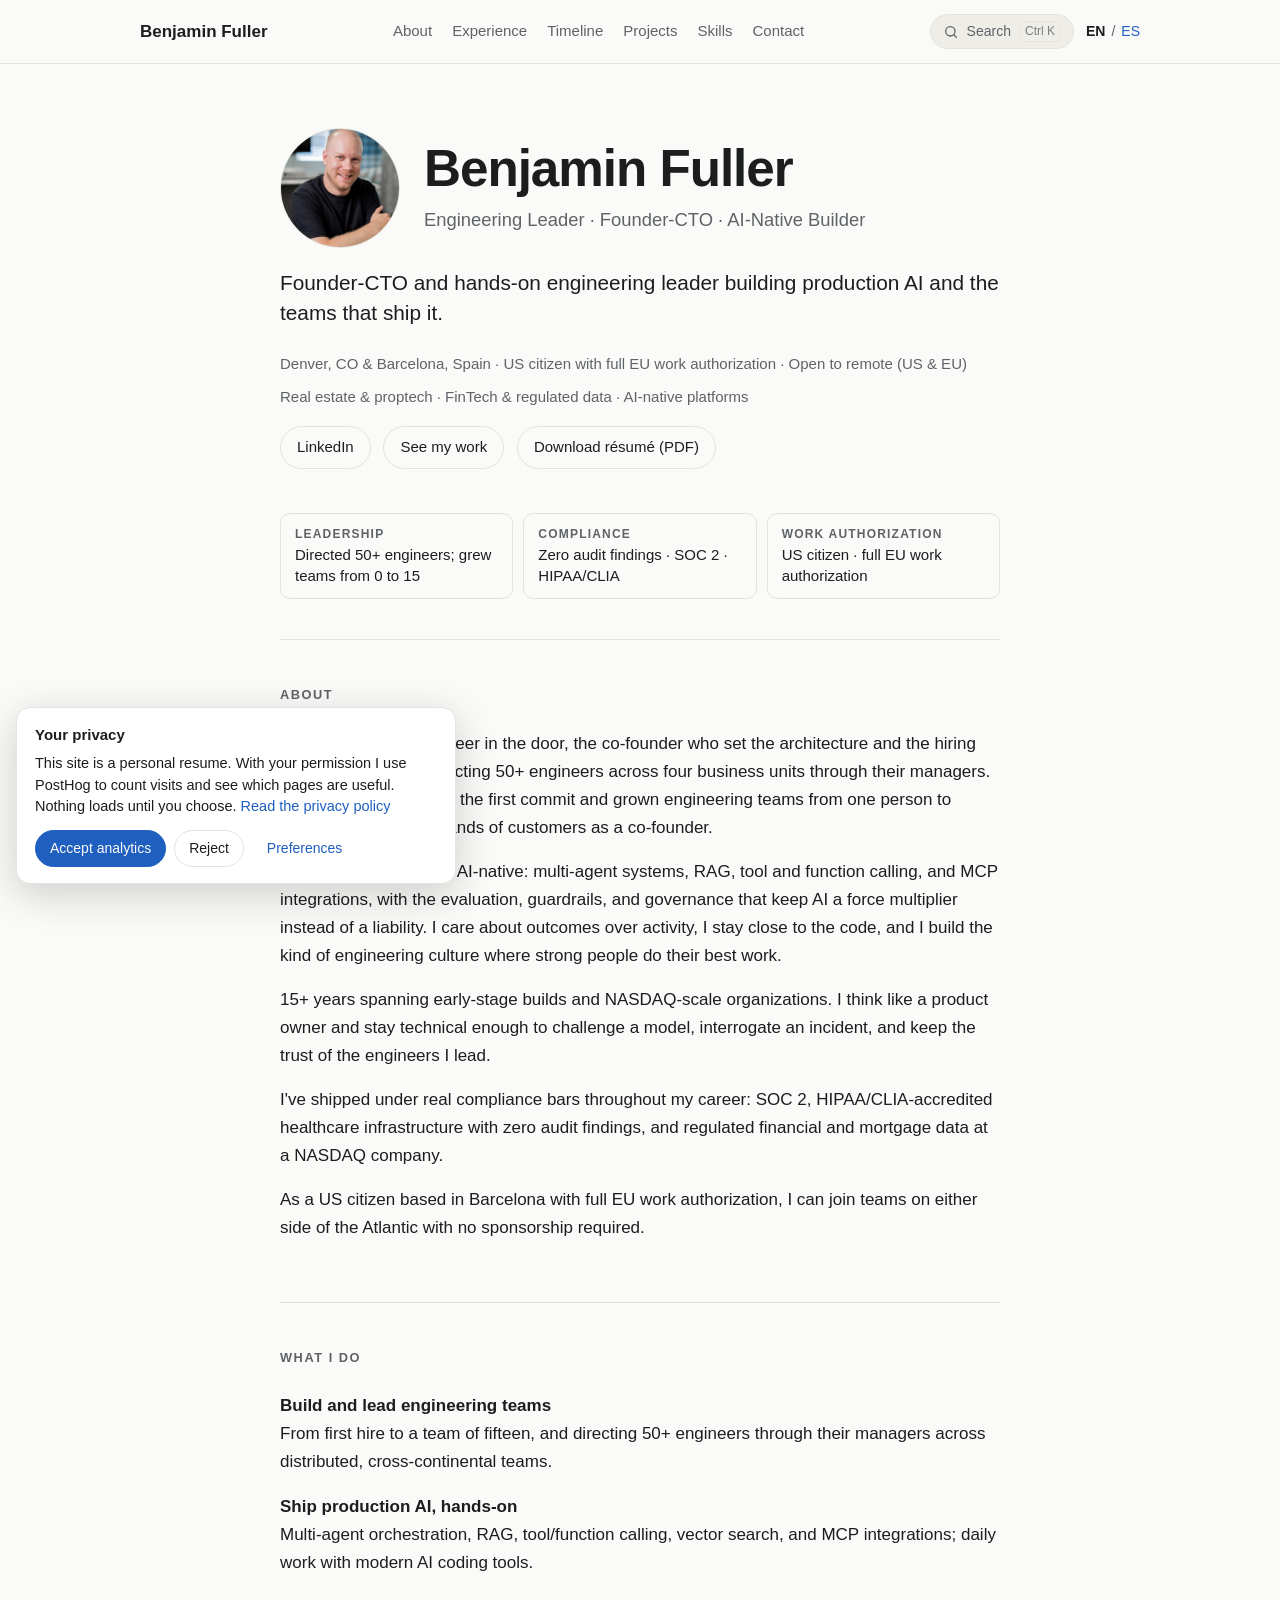
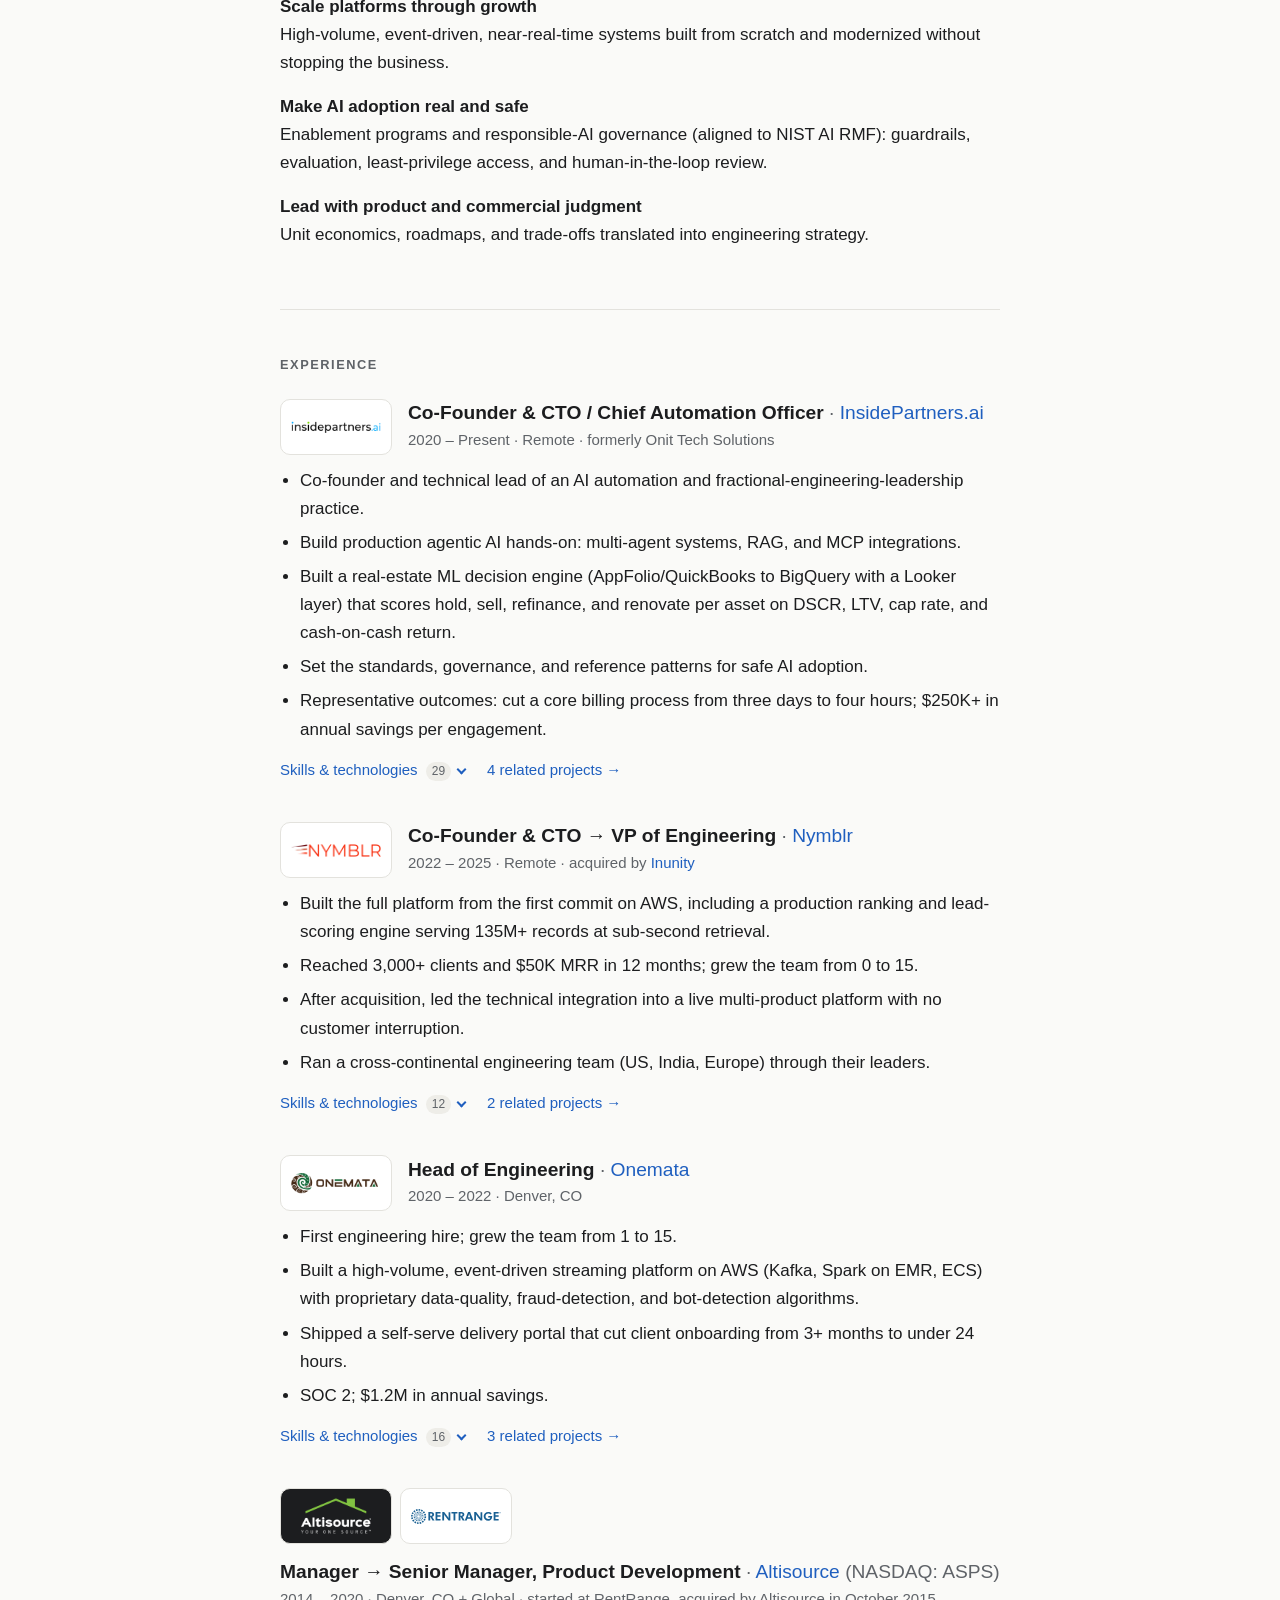
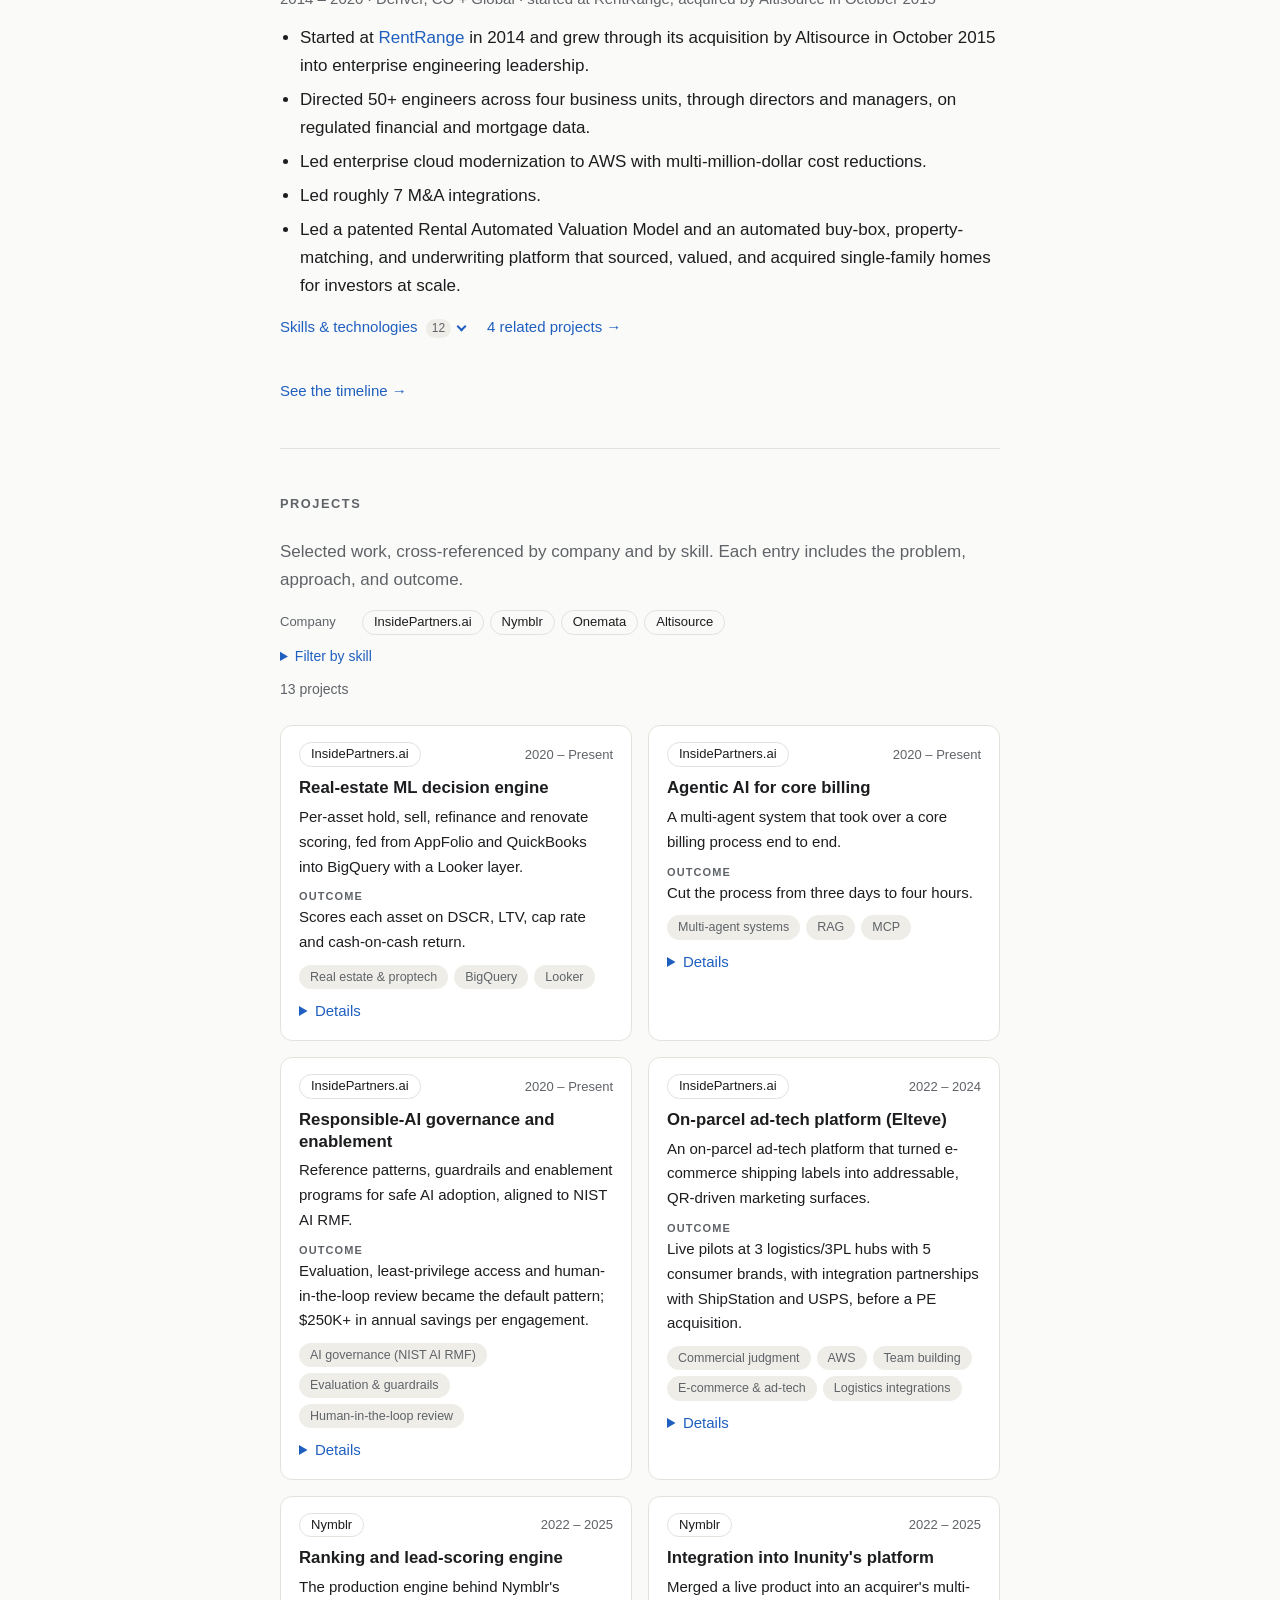
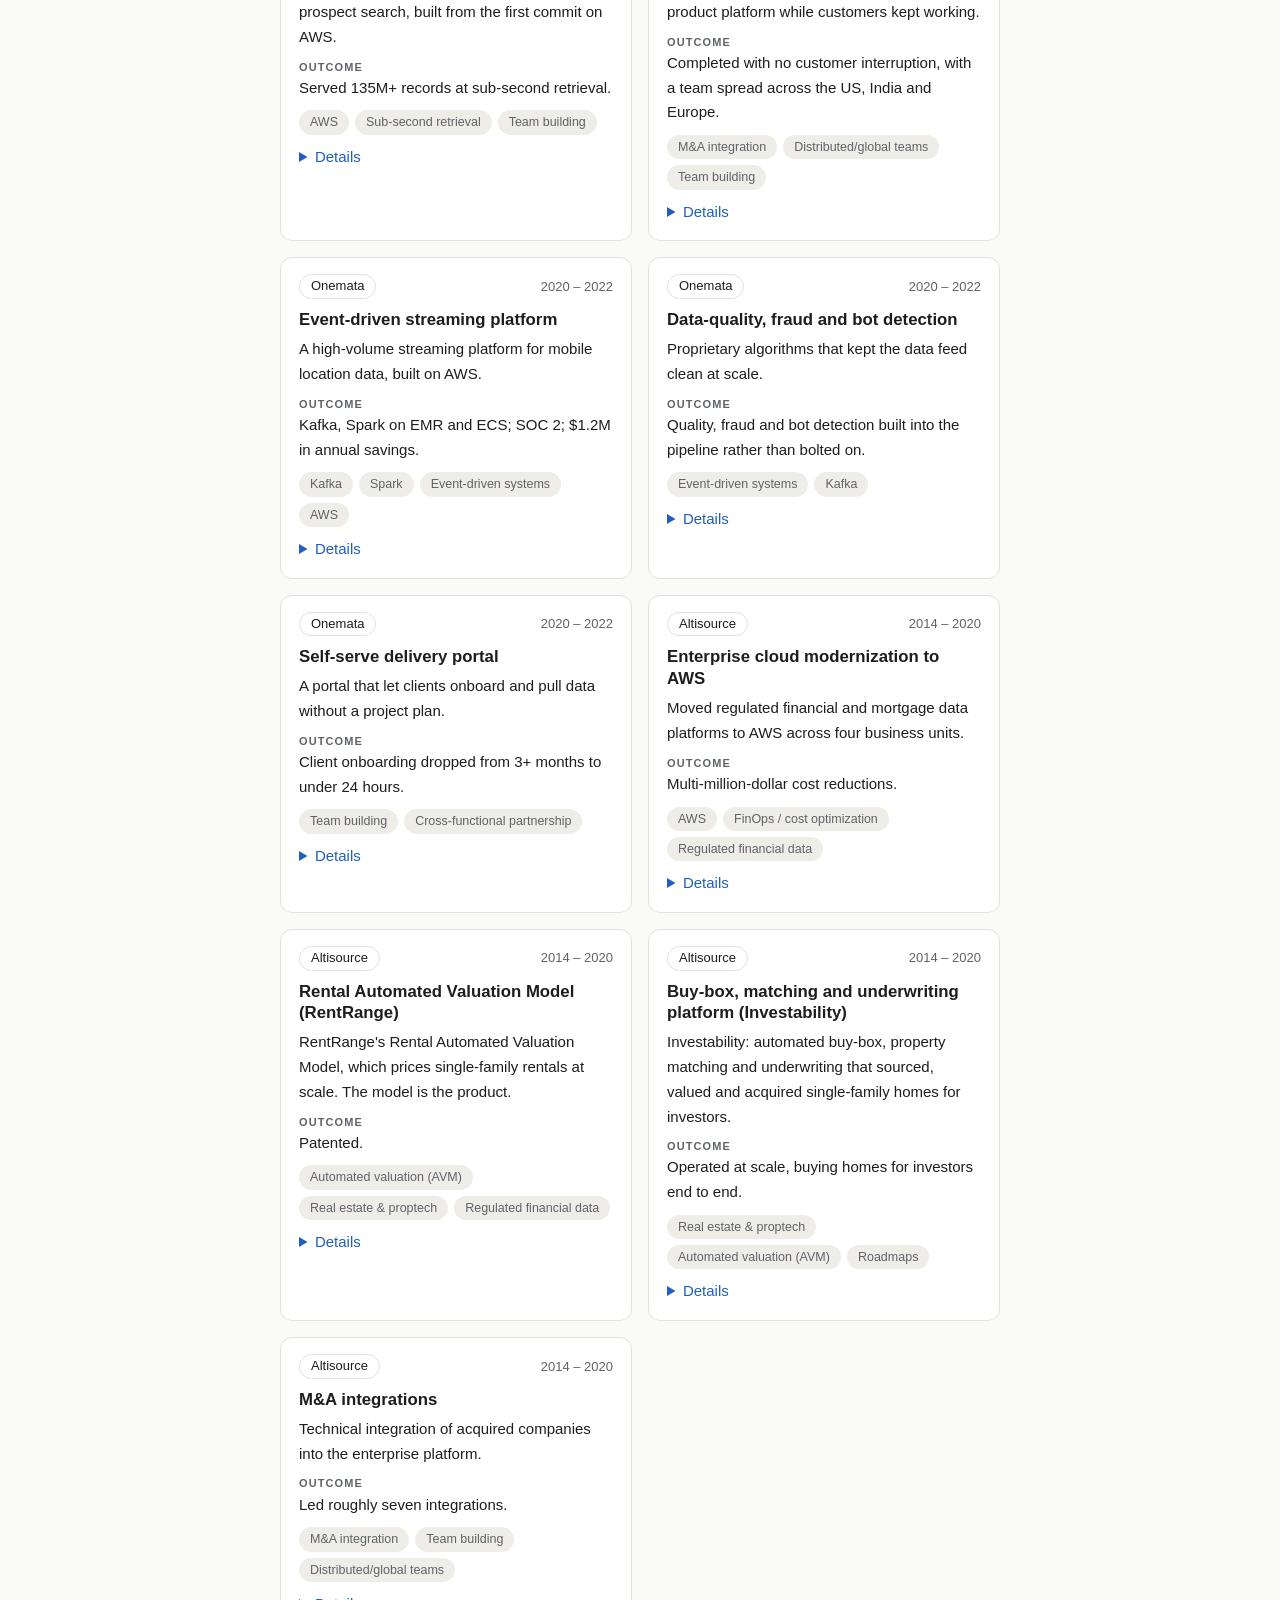
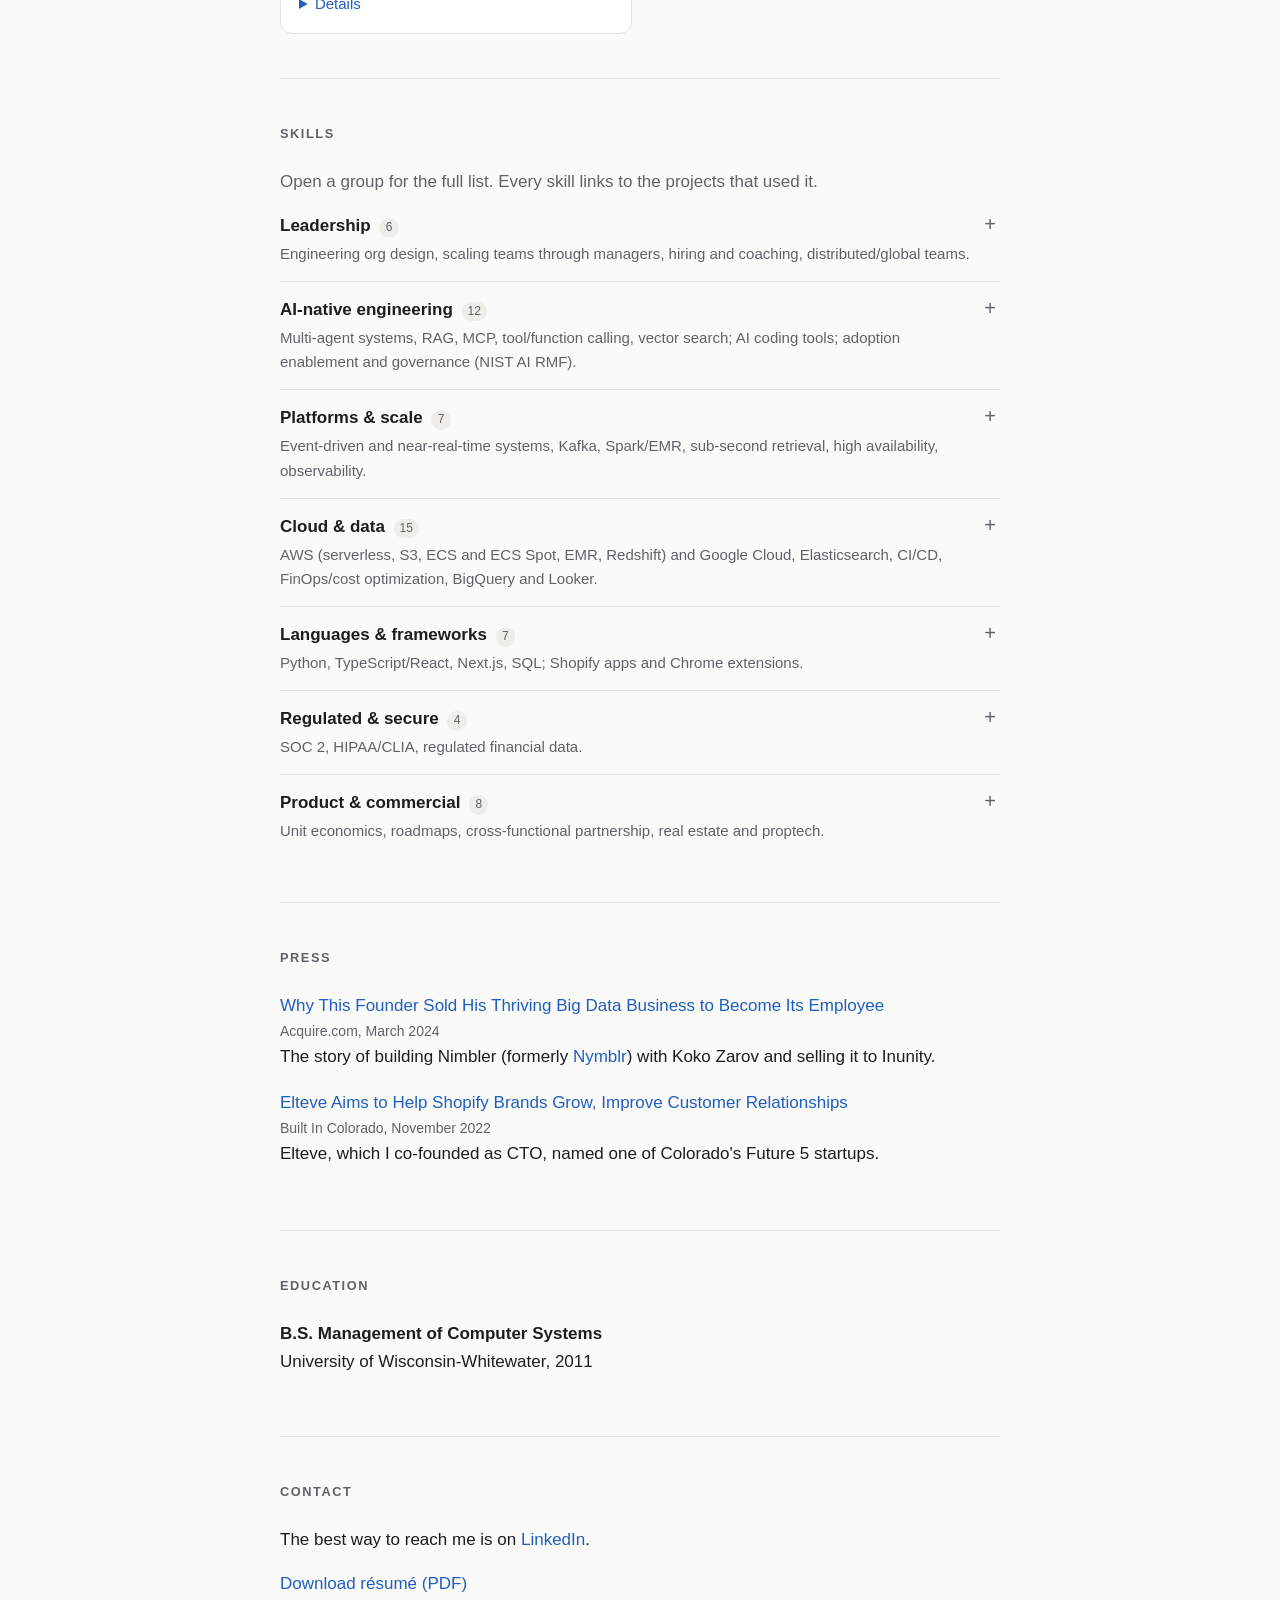
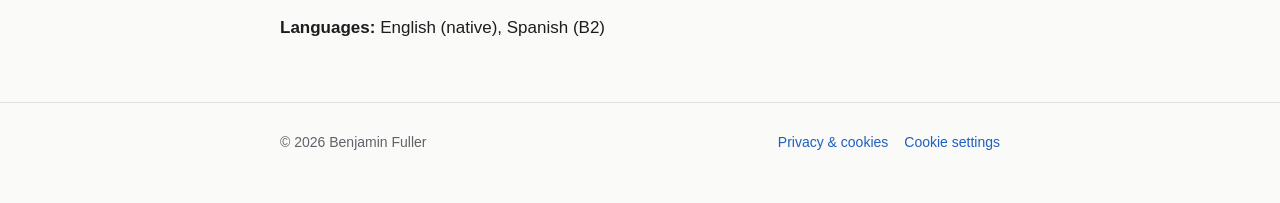
==== commit 50243fe8: "RentRange is the Rental AVM; Investability concurrent; add skills from the résumé - Rental AVM proje" ====
--- a/index.html
+++ b/index.html
@@ -26,7 +26,7 @@
   <meta name="theme-color" content="#fafaf8" media="(prefers-color-scheme: light)">
   <meta name="theme-color" content="#121315" media="(prefers-color-scheme: dark)">
   <link rel="stylesheet" href="/style.css">
-  <script type="application/ld+json">{"@context": "https://schema.org", "@type": "Person", "@id": "https://benfuller.me/#person", "name": "Benjamin Fuller", "url": "https://benfuller.me/", "image": "https://benfuller.me/media/headshot.jpg", "jobTitle": "Engineering Leader · Founder-CTO · AI-Native Builder", "description": "Founder-CTO and hands-on engineering leader building production AI and the teams that ship it.", "sameAs": ["https://www.linkedin.com/in/benjamin-fuller-in"], "knowsLanguage": ["en", "es"], "worksFor": {"@type": "Organization", "name": "InsidePartners.ai", "url": "https://www.insidepartners.ai"}, "alumniOf": {"@type": "CollegeOrUniversity", "name": "University of Wisconsin-Whitewater"}, "knowsAbout": ["Engineering org design", "Scaling teams through managers", "Hiring & coaching", "Distributed/global teams", "Team building", "M&A integration", "Multi-agent systems", "RAG", "MCP", "Tool/function calling", "Vector search (Zilliz)", "Anthropic Claude", "Claude Code", "Cursor", "AI governance (NIST AI RMF)", "Evaluation & guardrails", "Human-in-the-loop review", "AI adoption enablement", "Event-driven systems", "Near-real-time systems", "Kafka", "Spark", "Sub-second retrieval", "High availability", "Observability", "AWS", "Amazon EMR", "Amazon ECS / containers", "Serverless", "CI/CD", "FinOps / cost optimization", "Google Cloud", "BigQuery", "Looker", "AppFolio integration", "QuickBooks integration", "Python", "TypeScript", "React", "SQL", "SOC 2", "HIPAA/CLIA", "Regulated financial data", "Least-privilege access", "Unit economics", "Roadmaps", "Cross-functional partnership", "Real estate & proptech", "Automated valuation (AVM)", "Commercial judgment", "E-commerce & ad-tech", "Logistics integrations"]}</script>
+  <script type="application/ld+json">{"@context": "https://schema.org", "@type": "Person", "@id": "https://benfuller.me/#person", "name": "Benjamin Fuller", "url": "https://benfuller.me/", "image": "https://benfuller.me/media/headshot.jpg", "jobTitle": "Engineering Leader · Founder-CTO · AI-Native Builder", "description": "Founder-CTO and hands-on engineering leader building production AI and the teams that ship it.", "sameAs": ["https://www.linkedin.com/in/benjamin-fuller-in"], "knowsLanguage": ["en", "es"], "worksFor": {"@type": "Organization", "name": "InsidePartners.ai", "url": "https://www.insidepartners.ai"}, "alumniOf": {"@type": "CollegeOrUniversity", "name": "University of Wisconsin-Whitewater"}, "knowsAbout": ["Engineering org design", "Scaling teams through managers", "Hiring & coaching", "Distributed/global teams", "Team building", "M&A integration", "Multi-agent systems", "RAG", "MCP", "Tool/function calling", "Vector search (Zilliz)", "Anthropic Claude", "Claude Code", "Cursor", "AI governance (NIST AI RMF)", "Evaluation & guardrails", "Human-in-the-loop review", "AI adoption enablement", "Event-driven systems", "Near-real-time systems", "Kafka", "Spark", "Sub-second retrieval", "High availability", "Observability", "AWS", "Amazon EMR", "Amazon ECS / containers", "Serverless", "CI/CD", "FinOps / cost optimization", "Google Cloud", "BigQuery", "Looker", "Amazon S3", "Amazon Redshift", "ECS Spot", "Elasticsearch", "AppFolio integration", "QuickBooks integration", "Python", "TypeScript", "React", "SQL", "Next.js", "Shopify apps", "Chrome extensions", "SOC 2", "HIPAA/CLIA", "Regulated financial data", "Least-privilege access", "Unit economics", "Roadmaps", "Cross-functional partnership", "Real estate & proptech", "Automated valuation (AVM)", "Commercial judgment", "E-commerce & ad-tech", "Logistics integrations"]}</script>
 </head>
 <body>
   <a class="skip" href="#main">Skip to content</a>
@@ -65,7 +65,7 @@
       <div class="links">
         <a href="https://www.linkedin.com/in/benjamin-fuller-in">LinkedIn</a>
         <a href="#experience">See my work</a>
-        <a href="/benjamin-fuller-resume.pdf" download>Download résumé (PDF)</a>
+        <a href="/media/resumes/Benjamin_Fuller_Resume.pdf" download="Benjamin_Fuller_Resume.pdf">Download résumé (PDF)</a>
       </div>
     </div>
 
@@ -113,8 +113,8 @@
           <li>Set the standards, governance, and reference patterns for safe AI adoption.</li>
           <li>Representative outcomes: cut a core billing process from three days to four hours; $250K+ in annual savings per engagement.</li>
         </ul>
-        <div class="job-actions"><button type="button" class="skills-toggle" aria-expanded="false" aria-controls="skills-insidepartners" hidden>Skills &amp; technologies <span class="count">25</span><span class="chev" aria-hidden="true"></span></button><a href="/?company=insidepartners#projects">4 related projects →</a></div>
-        <div class="tags skills-panel" id="skills-insidepartners"><a class="tag" href="/?skill=multi-agent#projects" data-skill="multi-agent" title="1 project · 1 role">Multi-agent systems</a> <a class="tag" href="/?skill=rag#projects" data-skill="rag" title="1 project · 1 role">RAG</a> <a class="tag" href="/?skill=mcp#projects" data-skill="mcp" title="1 project · 1 role">MCP</a> <span class="tag off" title="0 projects · 1 role">Tool/function calling</span> <span class="tag off" title="0 projects · 1 role">Vector search (Zilliz)</span> <span class="tag off" title="0 projects · 1 role">Anthropic Claude</span> <span class="tag off" title="0 projects · 1 role">Claude Code</span> <span class="tag off" title="0 projects · 1 role">Cursor</span> <a class="tag" href="/?skill=governance#projects" data-skill="governance" title="1 project · 1 role">AI governance (NIST AI RMF)</a> <a class="tag" href="/?skill=evals#projects" data-skill="evals" title="1 project · 1 role">Evaluation &amp; guardrails</a> <a class="tag" href="/?skill=hitl#projects" data-skill="hitl" title="1 project · 1 role">Human-in-the-loop review</a> <a class="tag" href="/?skill=enablement#projects" data-skill="enablement" title="1 project · 1 role">AI adoption enablement</a> <a class="tag" href="/?skill=least-priv#projects" data-skill="least-priv" title="1 project · 1 role">Least-privilege access</a> <a class="tag" href="/?skill=gcp#projects" data-skill="gcp" title="1 project · 1 role">Google Cloud</a> <a class="tag" href="/?skill=bigquery#projects" data-skill="bigquery" title="1 project · 1 role">BigQuery</a> <a class="tag" href="/?skill=looker#projects" data-skill="looker" title="1 project · 1 role">Looker</a> <a class="tag" href="/?skill=appfolio#projects" data-skill="appfolio" title="1 project · 1 role">AppFolio integration</a> <a class="tag" href="/?skill=quickbooks#projects" data-skill="quickbooks" title="1 project · 1 role">QuickBooks integration</a> <a class="tag" href="/?skill=proptech#projects" data-skill="proptech" title="3 projects · 2 roles">Real estate &amp; proptech</a> <a class="tag" href="/?skill=unit-economics#projects" data-skill="unit-economics" title="1 project · 3 roles">Unit economics</a> <a class="tag" href="/?skill=cross-functional#projects" data-skill="cross-functional" title="1 project · 4 roles">Cross-functional partnership</a> <a class="tag" href="/?skill=aws#projects" data-skill="aws" title="4 projects · 4 roles">AWS</a> <a class="tag" href="/?skill=team#projects" data-skill="team" title="5 projects · 4 roles">Team building</a> <a class="tag" href="/?skill=ecommerce#projects" data-skill="ecommerce" title="1 project · 1 role">E-commerce &amp; ad-tech</a> <a class="tag" href="/?skill=logistics#projects" data-skill="logistics" title="1 project · 1 role">Logistics integrations</a></div>
+        <div class="job-actions"><button type="button" class="skills-toggle" aria-expanded="false" aria-controls="skills-insidepartners" hidden>Skills &amp; technologies <span class="count">29</span><span class="chev" aria-hidden="true"></span></button><a href="/?company=insidepartners#projects">4 related projects →</a></div>
+        <div class="tags skills-panel" id="skills-insidepartners"><a class="tag" href="/?skill=multi-agent#projects" data-skill="multi-agent" title="1 project · 1 role">Multi-agent systems</a> <a class="tag" href="/?skill=rag#projects" data-skill="rag" title="1 project · 1 role">RAG</a> <a class="tag" href="/?skill=mcp#projects" data-skill="mcp" title="1 project · 1 role">MCP</a> <span class="tag off" title="0 projects · 1 role">Tool/function calling</span> <span class="tag off" title="0 projects · 1 role">Vector search (Zilliz)</span> <span class="tag off" title="0 projects · 1 role">Anthropic Claude</span> <span class="tag off" title="0 projects · 1 role">Claude Code</span> <span class="tag off" title="0 projects · 1 role">Cursor</span> <a class="tag" href="/?skill=governance#projects" data-skill="governance" title="1 project · 1 role">AI governance (NIST AI RMF)</a> <a class="tag" href="/?skill=evals#projects" data-skill="evals" title="1 project · 1 role">Evaluation &amp; guardrails</a> <a class="tag" href="/?skill=hitl#projects" data-skill="hitl" title="1 project · 1 role">Human-in-the-loop review</a> <a class="tag" href="/?skill=enablement#projects" data-skill="enablement" title="1 project · 1 role">AI adoption enablement</a> <a class="tag" href="/?skill=least-priv#projects" data-skill="least-priv" title="1 project · 1 role">Least-privilege access</a> <a class="tag" href="/?skill=gcp#projects" data-skill="gcp" title="1 project · 1 role">Google Cloud</a> <a class="tag" href="/?skill=bigquery#projects" data-skill="bigquery" title="1 project · 1 role">BigQuery</a> <a class="tag" href="/?skill=looker#projects" data-skill="looker" title="1 project · 1 role">Looker</a> <a class="tag" href="/?skill=appfolio#projects" data-skill="appfolio" title="1 project · 1 role">AppFolio integration</a> <a class="tag" href="/?skill=quickbooks#projects" data-skill="quickbooks" title="1 project · 1 role">QuickBooks integration</a> <a class="tag" href="/?skill=proptech#projects" data-skill="proptech" title="3 projects · 2 roles">Real estate &amp; proptech</a> <a class="tag" href="/?skill=unit-economics#projects" data-skill="unit-economics" title="1 project · 3 roles">Unit economics</a> <a class="tag" href="/?skill=cross-functional#projects" data-skill="cross-functional" title="1 project · 4 roles">Cross-functional partnership</a> <a class="tag" href="/?skill=aws#projects" data-skill="aws" title="4 projects · 4 roles">AWS</a> <a class="tag" href="/?skill=team#projects" data-skill="team" title="5 projects · 4 roles">Team building</a> <a class="tag" href="/?skill=ecommerce#projects" data-skill="ecommerce" title="1 project · 1 role">E-commerce &amp; ad-tech</a> <a class="tag" href="/?skill=logistics#projects" data-skill="logistics" title="1 project · 1 role">Logistics integrations</a> <a class="tag" href="/?skill=react#projects" data-skill="react" title="1 project · 1 role">React</a> <a class="tag" href="/?skill=nextjs#projects" data-skill="nextjs" title="1 project · 1 role">Next.js</a> <a class="tag" href="/?skill=shopify#projects" data-skill="shopify" title="1 project · 1 role">Shopify apps</a> <a class="tag" href="/?skill=chrome-extension#projects" data-skill="chrome-extension" title="1 project · 1 role">Chrome extensions</a></div>
       </article>
 
       <article class="job" id="nymblr">
@@ -131,8 +131,8 @@
           <li>After acquisition, led the technical integration into a live multi-product platform with no customer interruption.</li>
           <li>Ran a cross-continental engineering team (US, India, Europe) through their leaders.</li>
         </ul>
-        <div class="job-actions"><button type="button" class="skills-toggle" aria-expanded="false" aria-controls="skills-nymblr" hidden>Skills &amp; technologies <span class="count">9</span><span class="chev" aria-hidden="true"></span></button><a href="/?company=nymblr#projects">2 related projects →</a></div>
-        <div class="tags skills-panel" id="skills-nymblr"><a class="tag" href="/?skill=aws#projects" data-skill="aws" title="4 projects · 4 roles">AWS</a> <a class="tag" href="/?skill=sub-second#projects" data-skill="sub-second" title="1 project · 1 role">Sub-second retrieval</a> <a class="tag" href="/?skill=team#projects" data-skill="team" title="5 projects · 4 roles">Team building</a> <span class="tag off" title="0 projects · 3 roles">Hiring &amp; coaching</span> <a class="tag" href="/?skill=distributed#projects" data-skill="distributed" title="2 projects · 2 roles">Distributed/global teams</a> <a class="tag" href="/?skill=scaling-managers#projects" data-skill="scaling-managers" title="2 projects · 2 roles">Scaling teams through managers</a> <a class="tag" href="/?skill=ma#projects" data-skill="ma" title="2 projects · 2 roles">M&amp;A integration</a> <a class="tag" href="/?skill=unit-economics#projects" data-skill="unit-economics" title="1 project · 3 roles">Unit economics</a> <a class="tag" href="/?skill=cross-functional#projects" data-skill="cross-functional" title="1 project · 4 roles">Cross-functional partnership</a></div>
+        <div class="job-actions"><button type="button" class="skills-toggle" aria-expanded="false" aria-controls="skills-nymblr" hidden>Skills &amp; technologies <span class="count">12</span><span class="chev" aria-hidden="true"></span></button><a href="/?company=nymblr#projects">2 related projects →</a></div>
+        <div class="tags skills-panel" id="skills-nymblr"><a class="tag" href="/?skill=aws#projects" data-skill="aws" title="4 projects · 4 roles">AWS</a> <a class="tag" href="/?skill=serverless#projects" data-skill="serverless" title="1 project · 1 role">Serverless</a> <a class="tag" href="/?skill=redshift#projects" data-skill="redshift" title="1 project · 1 role">Amazon Redshift</a> <a class="tag" href="/?skill=elasticsearch#projects" data-skill="elasticsearch" title="1 project · 1 role">Elasticsearch</a> <a class="tag" href="/?skill=sub-second#projects" data-skill="sub-second" title="1 project · 1 role">Sub-second retrieval</a> <a class="tag" href="/?skill=team#projects" data-skill="team" title="5 projects · 4 roles">Team building</a> <span class="tag off" title="0 projects · 3 roles">Hiring &amp; coaching</span> <a class="tag" href="/?skill=distributed#projects" data-skill="distributed" title="2 projects · 2 roles">Distributed/global teams</a> <a class="tag" href="/?skill=scaling-managers#projects" data-skill="scaling-managers" title="2 projects · 2 roles">Scaling teams through managers</a> <a class="tag" href="/?skill=ma#projects" data-skill="ma" title="2 projects · 2 roles">M&amp;A integration</a> <a class="tag" href="/?skill=unit-economics#projects" data-skill="unit-economics" title="1 project · 3 roles">Unit economics</a> <a class="tag" href="/?skill=cross-functional#projects" data-skill="cross-functional" title="1 project · 4 roles">Cross-functional partnership</a></div>
       </article>
 
       <article class="job" id="onemata">
@@ -149,8 +149,8 @@
           <li>Shipped a self-serve delivery portal that cut client onboarding from 3+ months to under 24 hours.</li>
           <li>SOC 2; $1.2M in annual savings.</li>
         </ul>
-        <div class="job-actions"><button type="button" class="skills-toggle" aria-expanded="false" aria-controls="skills-onemata" hidden>Skills &amp; technologies <span class="count">13</span><span class="chev" aria-hidden="true"></span></button><a href="/?company=onemata#projects">3 related projects →</a></div>
-        <div class="tags skills-panel" id="skills-onemata"><a class="tag" href="/?skill=aws#projects" data-skill="aws" title="4 projects · 4 roles">AWS</a> <a class="tag" href="/?skill=kafka#projects" data-skill="kafka" title="2 projects · 1 role">Kafka</a> <a class="tag" href="/?skill=spark#projects" data-skill="spark" title="1 project · 1 role">Spark</a> <a class="tag" href="/?skill=emr#projects" data-skill="emr" title="1 project · 1 role">Amazon EMR</a> <a class="tag" href="/?skill=ecs#projects" data-skill="ecs" title="1 project · 1 role">Amazon ECS / containers</a> <a class="tag" href="/?skill=event-driven#projects" data-skill="event-driven" title="2 projects · 1 role">Event-driven systems</a> <a class="tag" href="/?skill=near-real-time#projects" data-skill="near-real-time" title="1 project · 1 role">Near-real-time systems</a> <a class="tag" href="/?skill=soc2#projects" data-skill="soc2" title="1 project · 1 role">SOC 2</a> <a class="tag" href="/?skill=finops#projects" data-skill="finops" title="2 projects · 2 roles">FinOps / cost optimization</a> <a class="tag" href="/?skill=team#projects" data-skill="team" title="5 projects · 4 roles">Team building</a> <span class="tag off" title="0 projects · 3 roles">Hiring &amp; coaching</span> <span class="tag off" title="0 projects · 1 role">High availability</span> <span class="tag off" title="0 projects · 1 role">Observability</span></div>
+        <div class="job-actions"><button type="button" class="skills-toggle" aria-expanded="false" aria-controls="skills-onemata" hidden>Skills &amp; technologies <span class="count">16</span><span class="chev" aria-hidden="true"></span></button><a href="/?company=onemata#projects">3 related projects →</a></div>
+        <div class="tags skills-panel" id="skills-onemata"><a class="tag" href="/?skill=aws#projects" data-skill="aws" title="4 projects · 4 roles">AWS</a> <a class="tag" href="/?skill=s3#projects" data-skill="s3" title="1 project · 1 role">Amazon S3</a> <a class="tag" href="/?skill=ecs-spot#projects" data-skill="ecs-spot" title="1 project · 1 role">ECS Spot</a> <a class="tag" href="/?skill=python#projects" data-skill="python" title="1 project · 1 role">Python</a> <a class="tag" href="/?skill=kafka#projects" data-skill="kafka" title="2 projects · 1 role">Kafka</a> <a class="tag" href="/?skill=spark#projects" data-skill="spark" title="1 project · 1 role">Spark</a> <a class="tag" href="/?skill=emr#projects" data-skill="emr" title="1 project · 1 role">Amazon EMR</a> <a class="tag" href="/?skill=ecs#projects" data-skill="ecs" title="1 project · 1 role">Amazon ECS / containers</a> <a class="tag" href="/?skill=event-driven#projects" data-skill="event-driven" title="2 projects · 1 role">Event-driven systems</a> <a class="tag" href="/?skill=near-real-time#projects" data-skill="near-real-time" title="1 project · 1 role">Near-real-time systems</a> <a class="tag" href="/?skill=soc2#projects" data-skill="soc2" title="1 project · 1 role">SOC 2</a> <a class="tag" href="/?skill=finops#projects" data-skill="finops" title="2 projects · 2 roles">FinOps / cost optimization</a> <a class="tag" href="/?skill=team#projects" data-skill="team" title="5 projects · 4 roles">Team building</a> <span class="tag off" title="0 projects · 3 roles">Hiring &amp; coaching</span> <span class="tag off" title="0 projects · 1 role">High availability</span> <span class="tag off" title="0 projects · 1 role">Observability</span></div>
       </article>
 
       <article class="job" id="altisource">
@@ -181,7 +181,7 @@
         <div class="filter-row"><span>Company</span><div><button type="button" class="chip" data-kind="company" data-value="insidepartners" aria-pressed="false">InsidePartners.ai</button><button type="button" class="chip" data-kind="company" data-value="nymblr" aria-pressed="false">Nymblr</button><button type="button" class="chip" data-kind="company" data-value="onemata" aria-pressed="false">Onemata</button><button type="button" class="chip" data-kind="company" data-value="altisource" aria-pressed="false">Altisource</button></div></div>
         <details class="skillfilter" id="skillfilter">
           <summary>Filter by skill</summary>
-          <div class="sg"><span>Leadership</span><div><button type="button" class="chip" data-kind="skill" data-value="org-design" aria-pressed="false">Engineering org design</button><button type="button" class="chip" data-kind="skill" data-value="scaling-managers" aria-pressed="false">Scaling teams through managers</button><button type="button" class="chip" data-kind="skill" data-value="distributed" aria-pressed="false">Distributed/global teams</button><button type="button" class="chip" data-kind="skill" data-value="team" aria-pressed="false">Team building</button><button type="button" class="chip" data-kind="skill" data-value="ma" aria-pressed="false">M&amp;A integration</button></div></div><div class="sg"><span>AI-native engineering</span><div><button type="button" class="chip" data-kind="skill" data-value="multi-agent" aria-pressed="false">Multi-agent systems</button><button type="button" class="chip" data-kind="skill" data-value="rag" aria-pressed="false">RAG</button><button type="button" class="chip" data-kind="skill" data-value="mcp" aria-pressed="false">MCP</button><button type="button" class="chip" data-kind="skill" data-value="governance" aria-pressed="false">AI governance (NIST AI RMF)</button><button type="button" class="chip" data-kind="skill" data-value="evals" aria-pressed="false">Evaluation &amp; guardrails</button><button type="button" class="chip" data-kind="skill" data-value="hitl" aria-pressed="false">Human-in-the-loop review</button><button type="button" class="chip" data-kind="skill" data-value="enablement" aria-pressed="false">AI adoption enablement</button></div></div><div class="sg"><span>Platforms &amp; scale</span><div><button type="button" class="chip" data-kind="skill" data-value="event-driven" aria-pressed="false">Event-driven systems</button><button type="button" class="chip" data-kind="skill" data-value="near-real-time" aria-pressed="false">Near-real-time systems</button><button type="button" class="chip" data-kind="skill" data-value="kafka" aria-pressed="false">Kafka</button><button type="button" class="chip" data-kind="skill" data-value="spark" aria-pressed="false">Spark</button><button type="button" class="chip" data-kind="skill" data-value="sub-second" aria-pressed="false">Sub-second retrieval</button></div></div><div class="sg"><span>Cloud &amp; data</span><div><button type="button" class="chip" data-kind="skill" data-value="aws" aria-pressed="false">AWS</button><button type="button" class="chip" data-kind="skill" data-value="emr" aria-pressed="false">Amazon EMR</button><button type="button" class="chip" data-kind="skill" data-value="ecs" aria-pressed="false">Amazon ECS / containers</button><button type="button" class="chip" data-kind="skill" data-value="finops" aria-pressed="false">FinOps / cost optimization</button><button type="button" class="chip" data-kind="skill" data-value="gcp" aria-pressed="false">Google Cloud</button><button type="button" class="chip" data-kind="skill" data-value="bigquery" aria-pressed="false">BigQuery</button><button type="button" class="chip" data-kind="skill" data-value="looker" aria-pressed="false">Looker</button><button type="button" class="chip" data-kind="skill" data-value="appfolio" aria-pressed="false">AppFolio integration</button><button type="button" class="chip" data-kind="skill" data-value="quickbooks" aria-pressed="false">QuickBooks integration</button></div></div><div class="sg"><span>Languages &amp; frameworks</span><div><button type="button" class="chip" data-kind="skill" data-value="sql" aria-pressed="false">SQL</button></div></div><div class="sg"><span>Regulated &amp; secure</span><div><button type="button" class="chip" data-kind="skill" data-value="soc2" aria-pressed="false">SOC 2</button><button type="button" class="chip" data-kind="skill" data-value="reg-fin" aria-pressed="false">Regulated financial data</button><button type="button" class="chip" data-kind="skill" data-value="least-priv" aria-pressed="false">Least-privilege access</button></div></div><div class="sg"><span>Product &amp; commercial</span><div><button type="button" class="chip" data-kind="skill" data-value="unit-economics" aria-pressed="false">Unit economics</button><button type="button" class="chip" data-kind="skill" data-value="roadmaps" aria-pressed="false">Roadmaps</button><button type="button" class="chip" data-kind="skill" data-value="cross-functional" aria-pressed="false">Cross-functional partnership</button><button type="button" class="chip" data-kind="skill" data-value="proptech" aria-pressed="false">Real estate &amp; proptech</button><button type="button" class="chip" data-kind="skill" data-value="avm" aria-pressed="false">Automated valuation (AVM)</button><button type="button" class="chip" data-kind="skill" data-value="product" aria-pressed="false">Commercial judgment</button><button type="button" class="chip" data-kind="skill" data-value="ecommerce" aria-pressed="false">E-commerce &amp; ad-tech</button><button type="button" class="chip" data-kind="skill" data-value="logistics" aria-pressed="false">Logistics integrations</button></div></div>
+          <div class="sg"><span>Leadership</span><div><button type="button" class="chip" data-kind="skill" data-value="org-design" aria-pressed="false">Engineering org design</button><button type="button" class="chip" data-kind="skill" data-value="scaling-managers" aria-pressed="false">Scaling teams through managers</button><button type="button" class="chip" data-kind="skill" data-value="distributed" aria-pressed="false">Distributed/global teams</button><button type="button" class="chip" data-kind="skill" data-value="team" aria-pressed="false">Team building</button><button type="button" class="chip" data-kind="skill" data-value="ma" aria-pressed="false">M&amp;A integration</button></div></div><div class="sg"><span>AI-native engineering</span><div><button type="button" class="chip" data-kind="skill" data-value="multi-agent" aria-pressed="false">Multi-agent systems</button><button type="button" class="chip" data-kind="skill" data-value="rag" aria-pressed="false">RAG</button><button type="button" class="chip" data-kind="skill" data-value="mcp" aria-pressed="false">MCP</button><button type="button" class="chip" data-kind="skill" data-value="governance" aria-pressed="false">AI governance (NIST AI RMF)</button><button type="button" class="chip" data-kind="skill" data-value="evals" aria-pressed="false">Evaluation &amp; guardrails</button><button type="button" class="chip" data-kind="skill" data-value="hitl" aria-pressed="false">Human-in-the-loop review</button><button type="button" class="chip" data-kind="skill" data-value="enablement" aria-pressed="false">AI adoption enablement</button></div></div><div class="sg"><span>Platforms &amp; scale</span><div><button type="button" class="chip" data-kind="skill" data-value="event-driven" aria-pressed="false">Event-driven systems</button><button type="button" class="chip" data-kind="skill" data-value="near-real-time" aria-pressed="false">Near-real-time systems</button><button type="button" class="chip" data-kind="skill" data-value="kafka" aria-pressed="false">Kafka</button><button type="button" class="chip" data-kind="skill" data-value="spark" aria-pressed="false">Spark</button><button type="button" class="chip" data-kind="skill" data-value="sub-second" aria-pressed="false">Sub-second retrieval</button></div></div><div class="sg"><span>Cloud &amp; data</span><div><button type="button" class="chip" data-kind="skill" data-value="aws" aria-pressed="false">AWS</button><button type="button" class="chip" data-kind="skill" data-value="emr" aria-pressed="false">Amazon EMR</button><button type="button" class="chip" data-kind="skill" data-value="ecs" aria-pressed="false">Amazon ECS / containers</button><button type="button" class="chip" data-kind="skill" data-value="serverless" aria-pressed="false">Serverless</button><button type="button" class="chip" data-kind="skill" data-value="finops" aria-pressed="false">FinOps / cost optimization</button><button type="button" class="chip" data-kind="skill" data-value="gcp" aria-pressed="false">Google Cloud</button><button type="button" class="chip" data-kind="skill" data-value="bigquery" aria-pressed="false">BigQuery</button><button type="button" class="chip" data-kind="skill" data-value="looker" aria-pressed="false">Looker</button><button type="button" class="chip" data-kind="skill" data-value="s3" aria-pressed="false">Amazon S3</button><button type="button" class="chip" data-kind="skill" data-value="redshift" aria-pressed="false">Amazon Redshift</button><button type="button" class="chip" data-kind="skill" data-value="ecs-spot" aria-pressed="false">ECS Spot</button><button type="button" class="chip" data-kind="skill" data-value="elasticsearch" aria-pressed="false">Elasticsearch</button><button type="button" class="chip" data-kind="skill" data-value="appfolio" aria-pressed="false">AppFolio integration</button><button type="button" class="chip" data-kind="skill" data-value="quickbooks" aria-pressed="false">QuickBooks integration</button></div></div><div class="sg"><span>Languages &amp; frameworks</span><div><button type="button" class="chip" data-kind="skill" data-value="python" aria-pressed="false">Python</button><button type="button" class="chip" data-kind="skill" data-value="react" aria-pressed="false">React</button><button type="button" class="chip" data-kind="skill" data-value="sql" aria-pressed="false">SQL</button><button type="button" class="chip" data-kind="skill" data-value="nextjs" aria-pressed="false">Next.js</button><button type="button" class="chip" data-kind="skill" data-value="shopify" aria-pressed="false">Shopify apps</button><button type="button" class="chip" data-kind="skill" data-value="chrome-extension" aria-pressed="false">Chrome extensions</button></div></div><div class="sg"><span>Regulated &amp; secure</span><div><button type="button" class="chip" data-kind="skill" data-value="soc2" aria-pressed="false">SOC 2</button><button type="button" class="chip" data-kind="skill" data-value="reg-fin" aria-pressed="false">Regulated financial data</button><button type="button" class="chip" data-kind="skill" data-value="least-priv" aria-pressed="false">Least-privilege access</button></div></div><div class="sg"><span>Product &amp; commercial</span><div><button type="button" class="chip" data-kind="skill" data-value="unit-economics" aria-pressed="false">Unit economics</button><button type="button" class="chip" data-kind="skill" data-value="roadmaps" aria-pressed="false">Roadmaps</button><button type="button" class="chip" data-kind="skill" data-value="cross-functional" aria-pressed="false">Cross-functional partnership</button><button type="button" class="chip" data-kind="skill" data-value="proptech" aria-pressed="false">Real estate &amp; proptech</button><button type="button" class="chip" data-kind="skill" data-value="avm" aria-pressed="false">Automated valuation (AVM)</button><button type="button" class="chip" data-kind="skill" data-value="product" aria-pressed="false">Commercial judgment</button><button type="button" class="chip" data-kind="skill" data-value="ecommerce" aria-pressed="false">E-commerce &amp; ad-tech</button><button type="button" class="chip" data-kind="skill" data-value="logistics" aria-pressed="false">Logistics integrations</button></div></div>
         </details>
         <p class="filter-status" aria-live="polite"><span id="f-count"></span> <button type="button" class="linklike" id="f-clear" hidden>Clear filters</button></p>
       </div>
@@ -231,7 +231,7 @@
             <h4>Technologies</h4><div class="tags"><a class="tag" href="/?skill=least-priv#projects" data-skill="least-priv" title="1 project · 1 role">Least-privilege access</a> <a class="tag" href="/?skill=enablement#projects" data-skill="enablement" title="1 project · 1 role">AI adoption enablement</a></div>
           </details>
         </article>
-        <article class="proj" id="p-elteve" data-company="insidepartners" data-skills="product aws team ecommerce logistics">
+        <article class="proj" id="p-elteve" data-company="insidepartners" data-skills="product aws team ecommerce logistics react nextjs shopify chrome-extension">
           <div class="proj-meta"><a class="co-chip" href="/?company=insidepartners#projects" data-company="insidepartners">InsidePartners.ai</a><span>2022 – 2024</span></div>
           <h3>On-parcel ad-tech platform (Elteve)</h3>
           <p>An on-parcel ad-tech platform that turned e-commerce shipping labels into addressable, QR-driven marketing surfaces.</p>
@@ -243,10 +243,10 @@
               <dt>Problem</dt><dd>Every parcel leaving a warehouse was a missed marketing opportunity: e-commerce brands had no way to turn the physical shipping label into an owned, addressable channel.</dd>
               <dt>Approach</dt><dd>Co-founded the venture and led engineering as CTO, building the full stack (a Shopify app for brand onboarding and campaigns, a Chrome extension, a ShipStation desktop integration for 3PL hubs, and a NextJS/React advertiser dashboard) on patented QR-driven label technology, and drove the live pilot integrations with ShipStation and USPS.</dd>
             </dl>
-            
-          </details>
-        </article>
-        <article class="proj" id="p-nymblr-ranking" data-company="nymblr" data-skills="aws sub-second team">
+            <h4>Technologies</h4><div class="tags"><a class="tag" href="/?skill=react#projects" data-skill="react" title="1 project · 1 role">React</a> <a class="tag" href="/?skill=nextjs#projects" data-skill="nextjs" title="1 project · 1 role">Next.js</a> <a class="tag" href="/?skill=shopify#projects" data-skill="shopify" title="1 project · 1 role">Shopify apps</a> <a class="tag" href="/?skill=chrome-extension#projects" data-skill="chrome-extension" title="1 project · 1 role">Chrome extensions</a></div>
+          </details>
+        </article>
+        <article class="proj" id="p-nymblr-ranking" data-company="nymblr" data-skills="aws sub-second team serverless redshift elasticsearch">
           <div class="proj-meta"><a class="co-chip" href="/?company=nymblr#projects" data-company="nymblr">Nymblr</a><span>2022 – 2025</span></div>
           <h3>Ranking and lead-scoring engine</h3>
           <p>The production engine behind Nymblr's prospect search, built from the first commit on AWS.</p>
@@ -258,7 +258,7 @@
               <dt>Problem</dt><dd>A prospecting platform is only as good as its search: users have to find and rank the right B2B contacts out of hundreds of millions of records, instantly.</dd>
               <dt>Approach</dt><dd>Built the production ranking and lead-scoring engine from the first commit on AWS, tuned for sub-second retrieval across the full dataset so prospect search felt instant.</dd>
             </dl>
-            
+            <h4>Technologies</h4><div class="tags"><a class="tag" href="/?skill=serverless#projects" data-skill="serverless" title="1 project · 1 role">Serverless</a> <a class="tag" href="/?skill=redshift#projects" data-skill="redshift" title="1 project · 1 role">Amazon Redshift</a> <a class="tag" href="/?skill=elasticsearch#projects" data-skill="elasticsearch" title="1 project · 1 role">Elasticsearch</a></div>
           </details>
         </article>
         <article class="proj" id="p-nymblr-integration" data-company="nymblr" data-skills="ma distributed team scaling-managers">
@@ -276,7 +276,7 @@
             <h4>Technologies</h4><div class="tags"><a class="tag" href="/?skill=scaling-managers#projects" data-skill="scaling-managers" title="2 projects · 2 roles">Scaling teams through managers</a></div>
           </details>
         </article>
-        <article class="proj" id="p-onemata-streaming" data-company="onemata" data-skills="kafka spark event-driven aws emr ecs soc2 finops">
+        <article class="proj" id="p-onemata-streaming" data-company="onemata" data-skills="kafka spark event-driven aws emr ecs s3 ecs-spot python soc2 finops">
           <div class="proj-meta"><a class="co-chip" href="/?company=onemata#projects" data-company="onemata">Onemata</a><span>2020 – 2022</span></div>
           <h3>Event-driven streaming platform</h3>
           <p>A high-volume streaming platform for mobile location data, built on AWS.</p>
@@ -288,7 +288,7 @@
               <dt>Problem</dt><dd>High-volume mobile location data arrives continuously and has to be ingested, processed, and delivered at scale, reliably and cost-effectively.</dd>
               <dt>Approach</dt><dd>Built an event-driven streaming platform on AWS (Kafka, Spark on EMR, ECS) designed for high throughput, reliability, and cost control, under SOC 2.</dd>
             </dl>
-            <h4>Technologies</h4><div class="tags"><a class="tag" href="/?skill=emr#projects" data-skill="emr" title="1 project · 1 role">Amazon EMR</a> <a class="tag" href="/?skill=ecs#projects" data-skill="ecs" title="1 project · 1 role">Amazon ECS / containers</a> <a class="tag" href="/?skill=soc2#projects" data-skill="soc2" title="1 project · 1 role">SOC 2</a> <a class="tag" href="/?skill=finops#projects" data-skill="finops" title="2 projects · 2 roles">FinOps / cost optimization</a></div>
+            <h4>Technologies</h4><div class="tags"><a class="tag" href="/?skill=emr#projects" data-skill="emr" title="1 project · 1 role">Amazon EMR</a> <a class="tag" href="/?skill=ecs#projects" data-skill="ecs" title="1 project · 1 role">Amazon ECS / containers</a> <a class="tag" href="/?skill=s3#projects" data-skill="s3" title="1 project · 1 role">Amazon S3</a> <a class="tag" href="/?skill=ecs-spot#projects" data-skill="ecs-spot" title="1 project · 1 role">ECS Spot</a> <a class="tag" href="/?skill=python#projects" data-skill="python" title="1 project · 1 role">Python</a> <a class="tag" href="/?skill=soc2#projects" data-skill="soc2" title="1 project · 1 role">SOC 2</a> <a class="tag" href="/?skill=finops#projects" data-skill="finops" title="2 projects · 2 roles">FinOps / cost optimization</a></div>
           </details>
         </article>
         <article class="proj" id="p-onemata-quality" data-company="onemata" data-skills="event-driven kafka near-real-time">
@@ -338,15 +338,15 @@
         </article>
         <article class="proj" id="p-altisource-avm" data-company="altisource" data-skills="avm proptech reg-fin">
           <div class="proj-meta"><a class="co-chip" href="/?company=altisource#projects" data-company="altisource">Altisource</a><span>2014 – 2020</span></div>
-          <h3>Rental Automated Valuation Model</h3>
-          <p>A rental valuation model built on RentRange data.</p>
+          <h3>Rental Automated Valuation Model (RentRange)</h3>
+          <p>RentRange's Rental Automated Valuation Model, which prices single-family rentals at scale. The model is the product.</p>
           <p class="outcome"><b>Outcome</b> Patented.</p>
           <div class="tags"><a class="tag" href="/?skill=avm#projects" data-skill="avm" title="2 projects · 1 role">Automated valuation (AVM)</a> <a class="tag" href="/?skill=proptech#projects" data-skill="proptech" title="3 projects · 2 roles">Real estate &amp; proptech</a> <a class="tag" href="/?skill=reg-fin#projects" data-skill="reg-fin" title="3 projects · 1 role">Regulated financial data</a></div>
           <details>
             <summary>Details</summary>
             <dl>
               <dt>Problem</dt><dd>Pricing single-family rentals accurately at scale requires turning raw rental-market data into reliable, defensible valuations.</dd>
-              <dt>Approach</dt><dd>Led development of a Rental Automated Valuation Model built on RentRange data; the method was novel enough to be patented.</dd>
+              <dt>Approach</dt><dd>Led development of the Rental Automated Valuation Model at RentRange, where the model is the product; the method was novel enough to be patented.</dd>
             </dl>
             
           </details>
@@ -400,12 +400,12 @@
         <div class="tags"><a class="skill" href="/?skill=event-driven#projects" data-skill="event-driven" title="2 projects · 1 role">Event-driven systems<span class="n">2</span></a> <a class="skill" href="/?skill=near-real-time#projects" data-skill="near-real-time" title="1 project · 1 role">Near-real-time systems<span class="n">1</span></a> <a class="skill" href="/?skill=kafka#projects" data-skill="kafka" title="2 projects · 1 role">Kafka<span class="n">2</span></a> <a class="skill" href="/?skill=spark#projects" data-skill="spark" title="1 project · 1 role">Spark<span class="n">1</span></a> <a class="skill" href="/?skill=sub-second#projects" data-skill="sub-second" title="1 project · 1 role">Sub-second retrieval<span class="n">1</span></a> <span class="skill off" title="0 projects · 1 role">High availability</span> <span class="skill off" title="0 projects · 1 role">Observability</span></div>
       </details>
       <details class="skillcat" id="skills-cloud">
-        <summary><strong>Cloud &amp; data</strong> <span class="count">11</span><span class="sum">AWS and Google Cloud, serverless, containers/ECS, CI/CD, FinOps/cost optimization, BigQuery and Looker.</span></summary>
-        <div class="tags"><a class="skill" href="/?skill=aws#projects" data-skill="aws" title="4 projects · 4 roles">AWS<span class="n">4</span></a> <a class="skill" href="/?skill=emr#projects" data-skill="emr" title="1 project · 1 role">Amazon EMR<span class="n">1</span></a> <a class="skill" href="/?skill=ecs#projects" data-skill="ecs" title="1 project · 1 role">Amazon ECS / containers<span class="n">1</span></a> <span class="skill off" title="0 projects · 0 roles">Serverless</span> <span class="skill off" title="0 projects · 0 roles">CI/CD</span> <a class="skill" href="/?skill=finops#projects" data-skill="finops" title="2 projects · 2 roles">FinOps / cost optimization<span class="n">2</span></a> <a class="skill" href="/?skill=gcp#projects" data-skill="gcp" title="1 project · 1 role">Google Cloud<span class="n">1</span></a> <a class="skill" href="/?skill=bigquery#projects" data-skill="bigquery" title="1 project · 1 role">BigQuery<span class="n">1</span></a> <a class="skill" href="/?skill=looker#projects" data-skill="looker" title="1 project · 1 role">Looker<span class="n">1</span></a> <a class="skill" href="/?skill=appfolio#projects" data-skill="appfolio" title="1 project · 1 role">AppFolio integration<span class="n">1</span></a> <a class="skill" href="/?skill=quickbooks#projects" data-skill="quickbooks" title="1 project · 1 role">QuickBooks integration<span class="n">1</span></a></div>
+        <summary><strong>Cloud &amp; data</strong> <span class="count">15</span><span class="sum">AWS (serverless, S3, ECS and ECS Spot, EMR, Redshift) and Google Cloud, Elasticsearch, CI/CD, FinOps/cost optimization, BigQuery and Looker.</span></summary>
+        <div class="tags"><a class="skill" href="/?skill=aws#projects" data-skill="aws" title="4 projects · 4 roles">AWS<span class="n">4</span></a> <a class="skill" href="/?skill=emr#projects" data-skill="emr" title="1 project · 1 role">Amazon EMR<span class="n">1</span></a> <a class="skill" href="/?skill=ecs#projects" data-skill="ecs" title="1 project · 1 role">Amazon ECS / containers<span class="n">1</span></a> <a class="skill" href="/?skill=serverless#projects" data-skill="serverless" title="1 project · 1 role">Serverless<span class="n">1</span></a> <span class="skill off" title="0 projects · 0 roles">CI/CD</span> <a class="skill" href="/?skill=finops#projects" data-skill="finops" title="2 projects · 2 roles">FinOps / cost optimization<span class="n">2</span></a> <a class="skill" href="/?skill=gcp#projects" data-skill="gcp" title="1 project · 1 role">Google Cloud<span class="n">1</span></a> <a class="skill" href="/?skill=bigquery#projects" data-skill="bigquery" title="1 project · 1 role">BigQuery<span class="n">1</span></a> <a class="skill" href="/?skill=looker#projects" data-skill="looker" title="1 project · 1 role">Looker<span class="n">1</span></a> <a class="skill" href="/?skill=s3#projects" data-skill="s3" title="1 project · 1 role">Amazon S3<span class="n">1</span></a> <a class="skill" href="/?skill=redshift#projects" data-skill="redshift" title="1 project · 1 role">Amazon Redshift<span class="n">1</span></a> <a class="skill" href="/?skill=ecs-spot#projects" data-skill="ecs-spot" title="1 project · 1 role">ECS Spot<span class="n">1</span></a> <a class="skill" href="/?skill=elasticsearch#projects" data-skill="elasticsearch" title="1 project · 1 role">Elasticsearch<span class="n">1</span></a> <a class="skill" href="/?skill=appfolio#projects" data-skill="appfolio" title="1 project · 1 role">AppFolio integration<span class="n">1</span></a> <a class="skill" href="/?skill=quickbooks#projects" data-skill="quickbooks" title="1 project · 1 role">QuickBooks integration<span class="n">1</span></a></div>
       </details>
       <details class="skillcat" id="skills-languages">
-        <summary><strong>Languages &amp; frameworks</strong> <span class="count">4</span><span class="sum">Python, TypeScript/React, SQL.</span></summary>
-        <div class="tags"><span class="skill off" title="0 projects · 0 roles">Python</span> <span class="skill off" title="0 projects · 0 roles">TypeScript</span> <span class="skill off" title="0 projects · 0 roles">React</span> <a class="skill" href="/?skill=sql#projects" data-skill="sql" title="1 project · 1 role">SQL<span class="n">1</span></a></div>
+        <summary><strong>Languages &amp; frameworks</strong> <span class="count">7</span><span class="sum">Python, TypeScript/React, Next.js, SQL; Shopify apps and Chrome extensions.</span></summary>
+        <div class="tags"><a class="skill" href="/?skill=python#projects" data-skill="python" title="1 project · 1 role">Python<span class="n">1</span></a> <span class="skill off" title="0 projects · 0 roles">TypeScript</span> <a class="skill" href="/?skill=react#projects" data-skill="react" title="1 project · 1 role">React<span class="n">1</span></a> <a class="skill" href="/?skill=sql#projects" data-skill="sql" title="1 project · 1 role">SQL<span class="n">1</span></a> <a class="skill" href="/?skill=nextjs#projects" data-skill="nextjs" title="1 project · 1 role">Next.js<span class="n">1</span></a> <a class="skill" href="/?skill=shopify#projects" data-skill="shopify" title="1 project · 1 role">Shopify apps<span class="n">1</span></a> <a class="skill" href="/?skill=chrome-extension#projects" data-skill="chrome-extension" title="1 project · 1 role">Chrome extensions<span class="n">1</span></a></div>
       </details>
       <details class="skillcat" id="skills-regulated">
         <summary><strong>Regulated &amp; secure</strong> <span class="count">4</span><span class="sum">SOC 2, HIPAA/CLIA, regulated financial data.</span></summary>
@@ -441,7 +441,7 @@
     <section id="contact">
       <h2>Contact</h2>
       <p>The best way to reach me is on <a href="https://www.linkedin.com/in/benjamin-fuller-in">LinkedIn</a>.</p>
-      <p><a href="/benjamin-fuller-resume.pdf" download>Download résumé (PDF)</a></p>
+      <p><a href="/media/resumes/Benjamin_Fuller_Resume.pdf" download="Benjamin_Fuller_Resume.pdf">Download résumé (PDF)</a></p>
       <p><strong>Languages:</strong> English (native), Spanish (B2)</p>
     </section>
   </main>
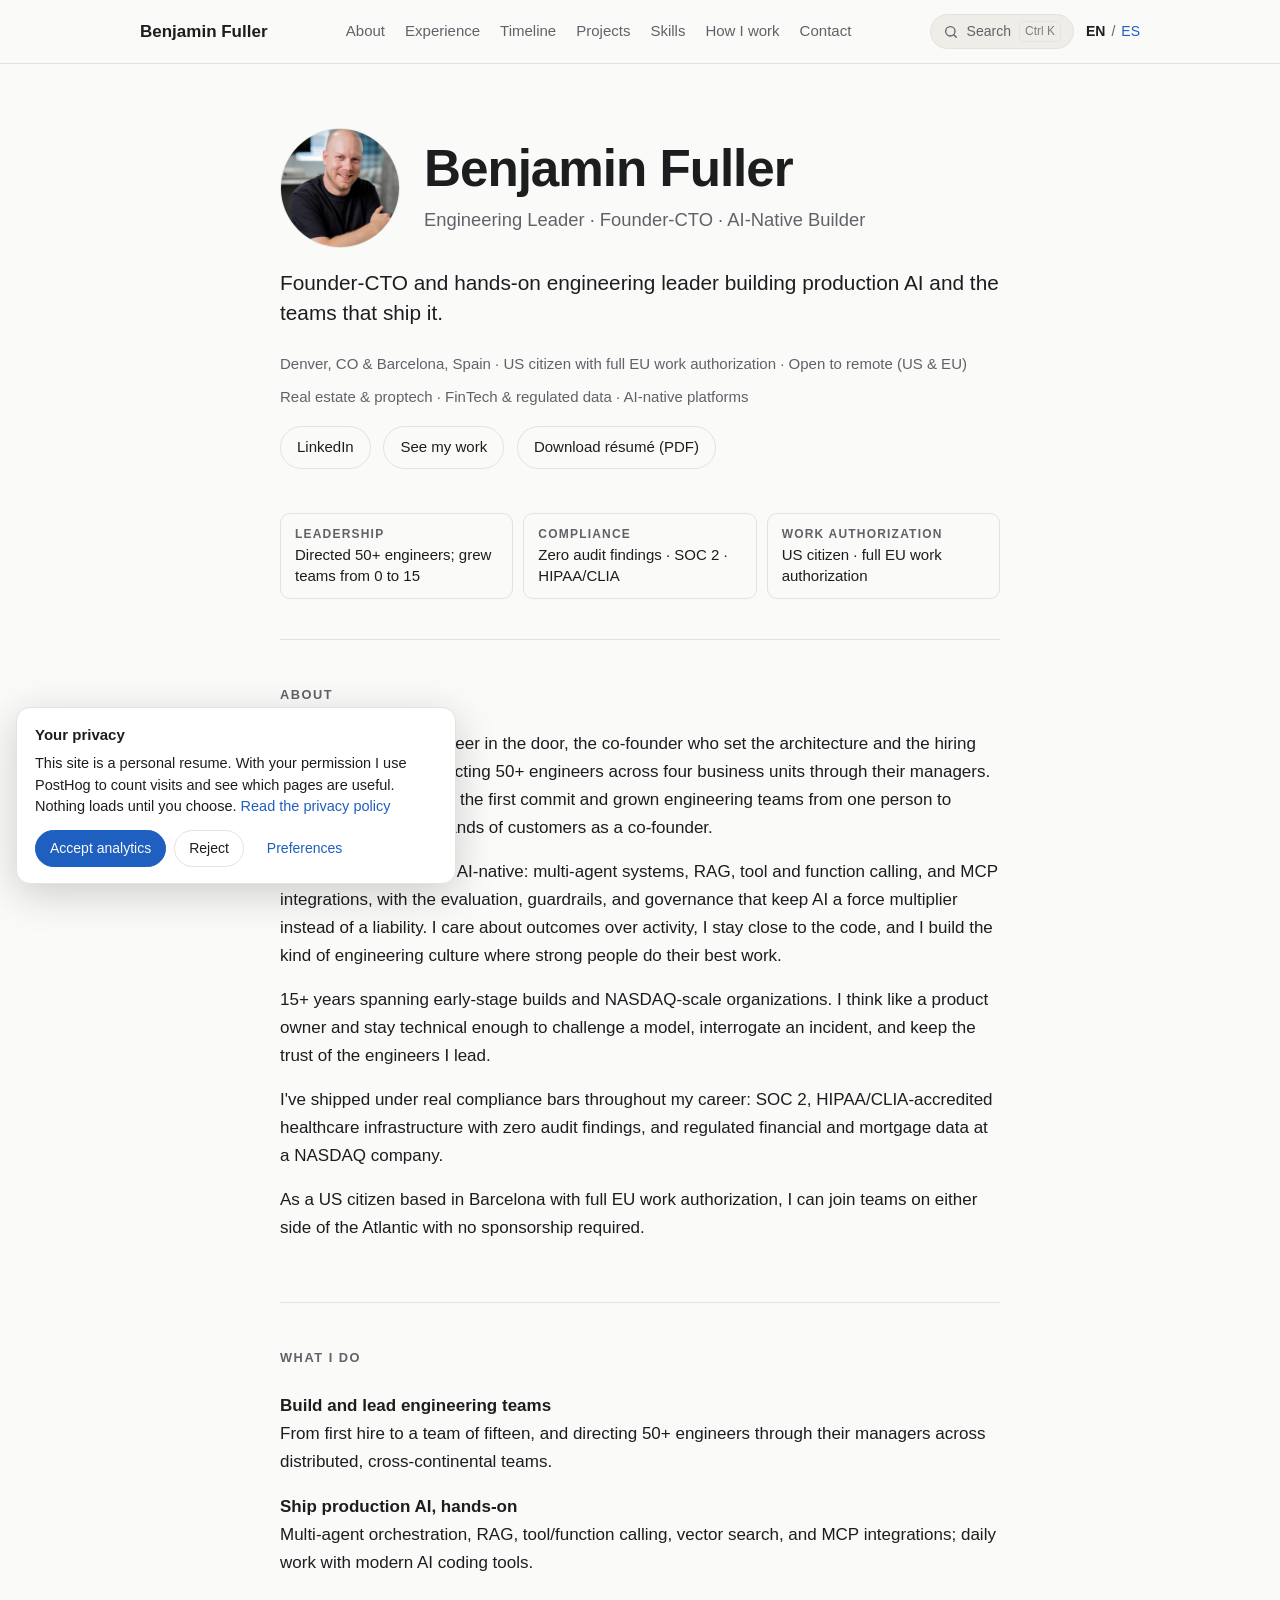
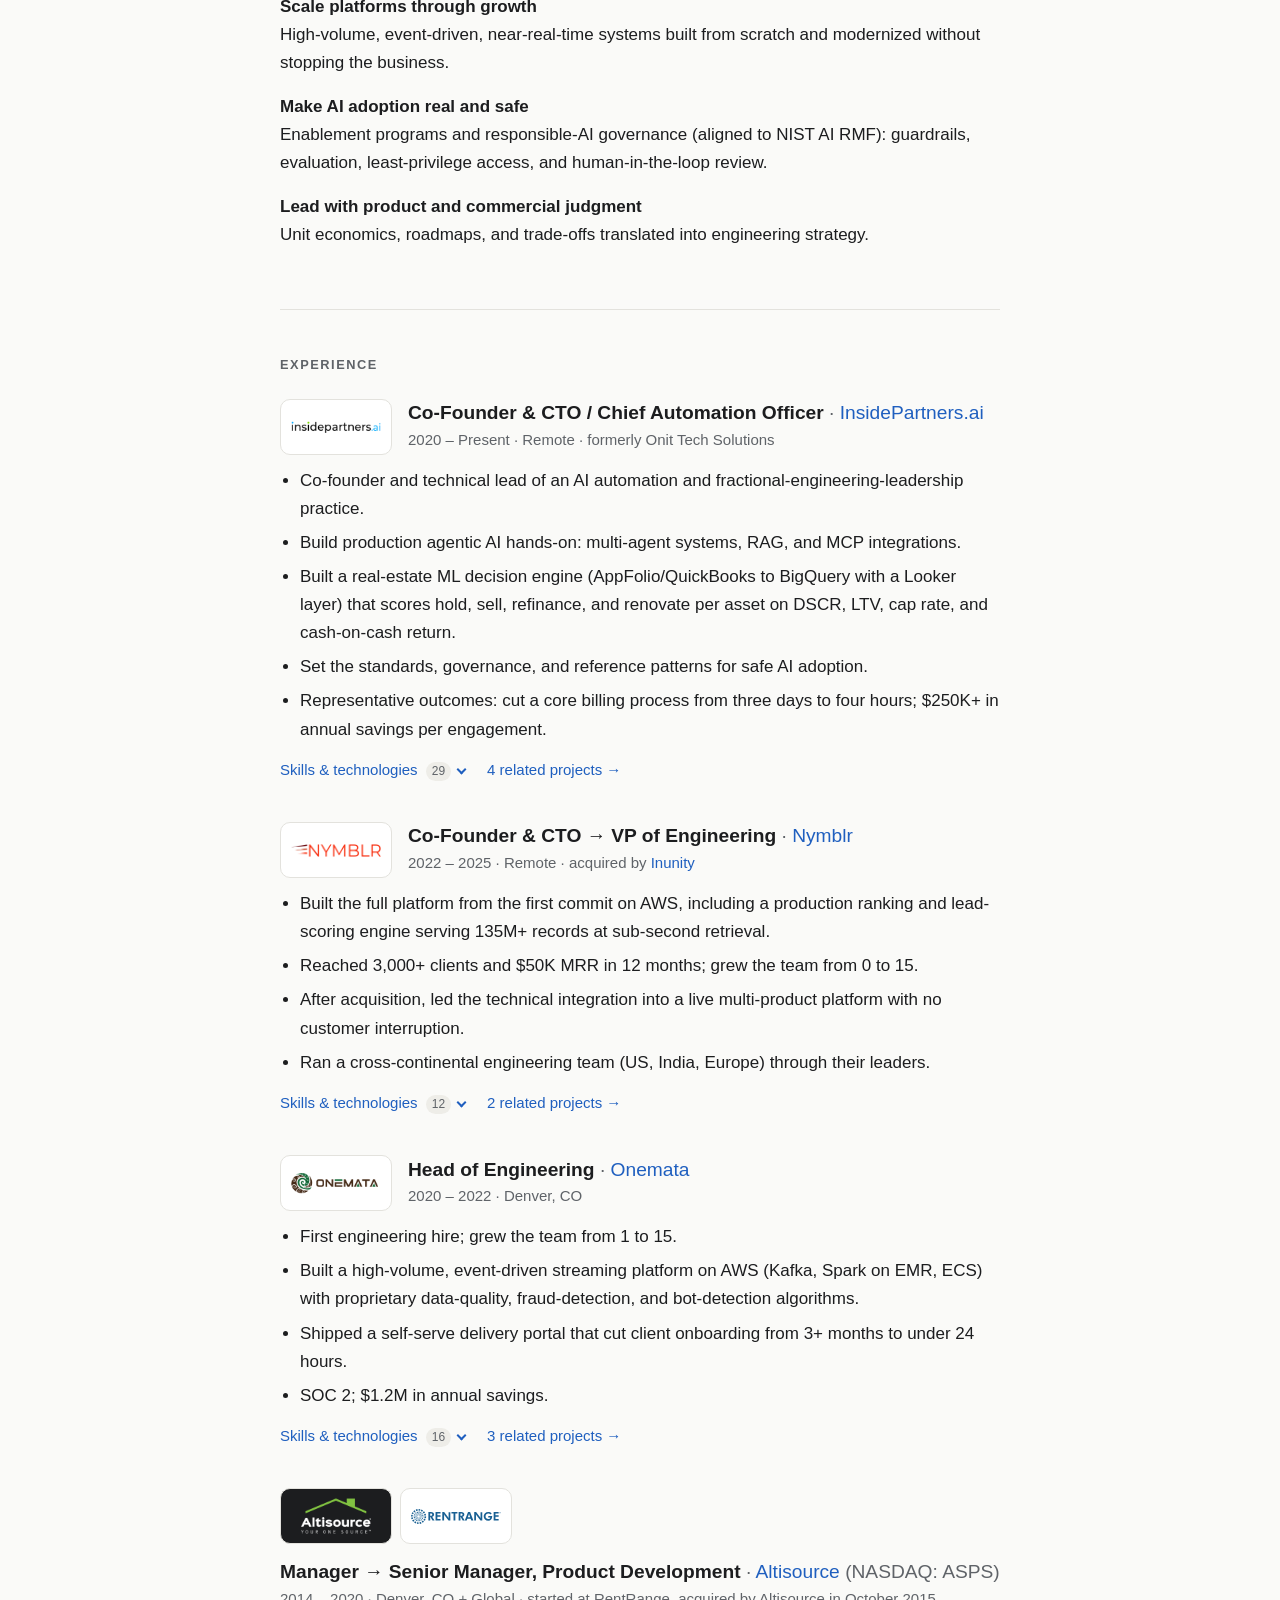
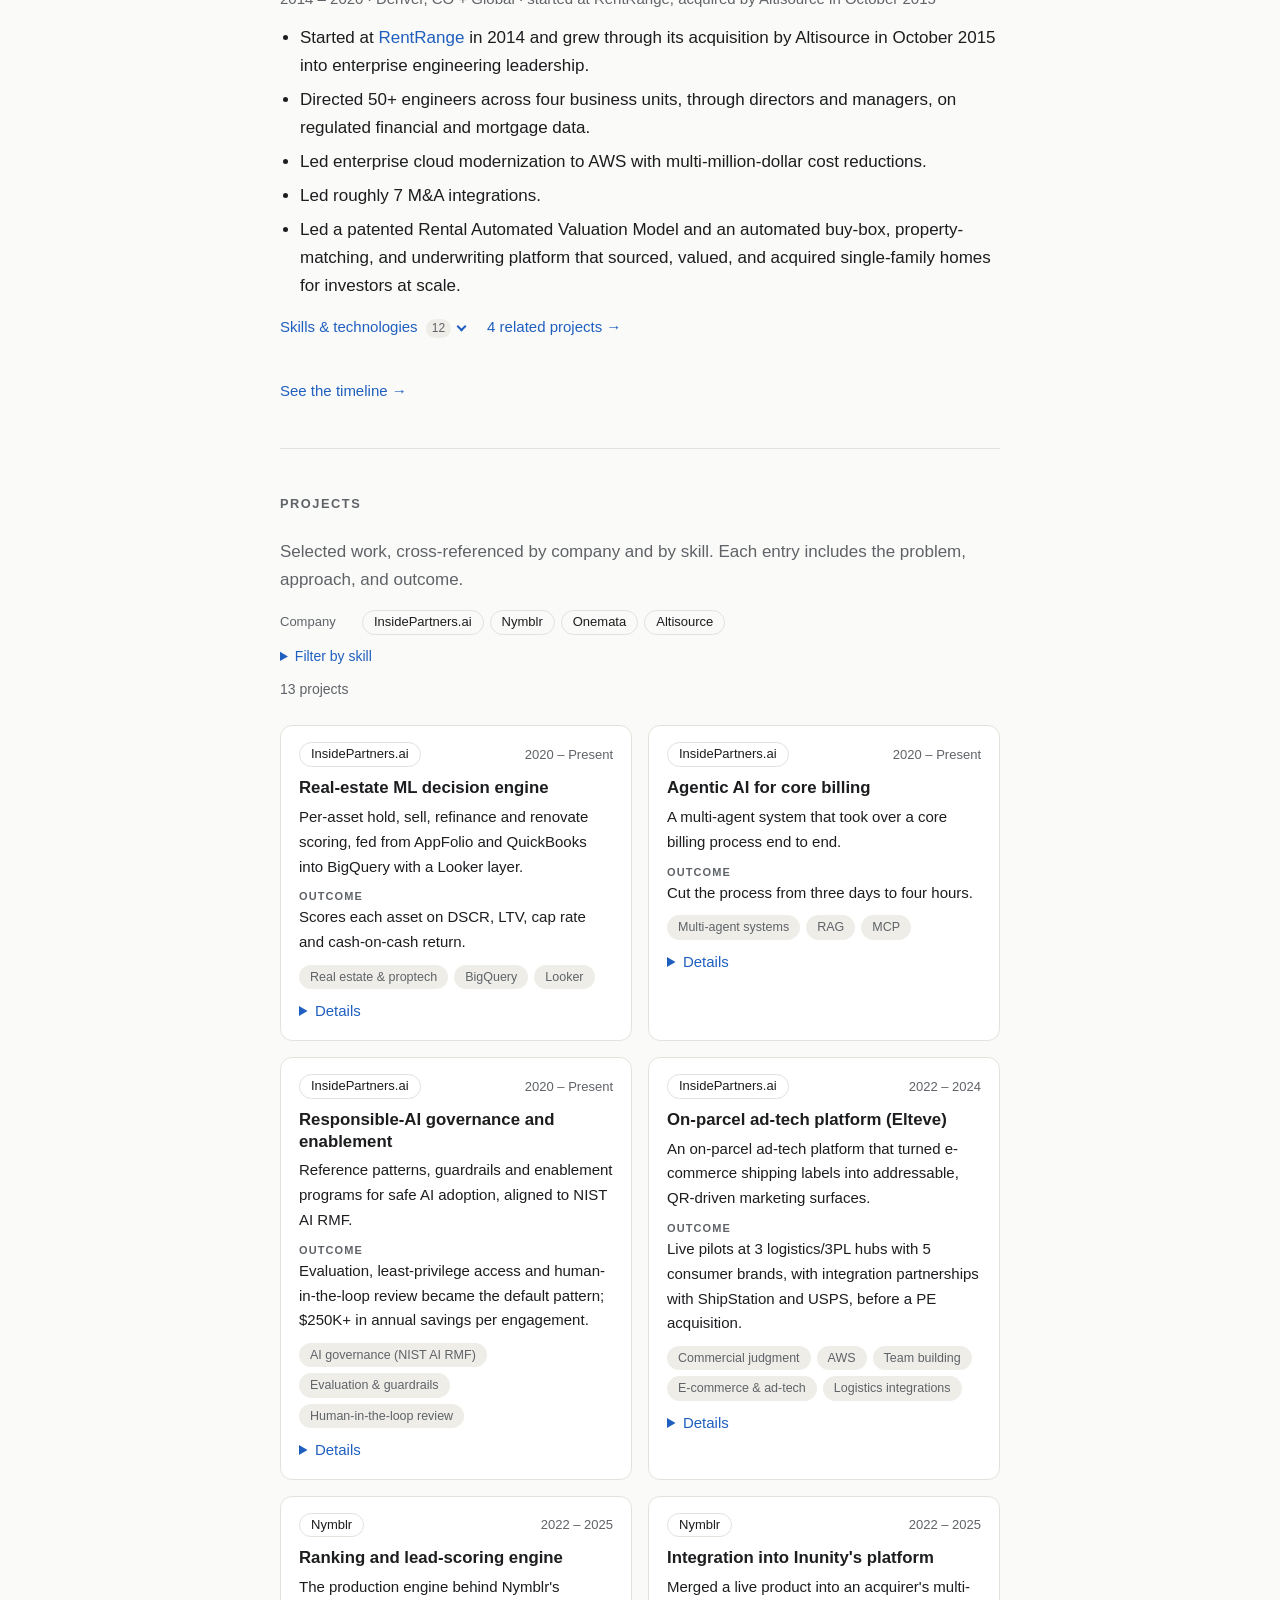
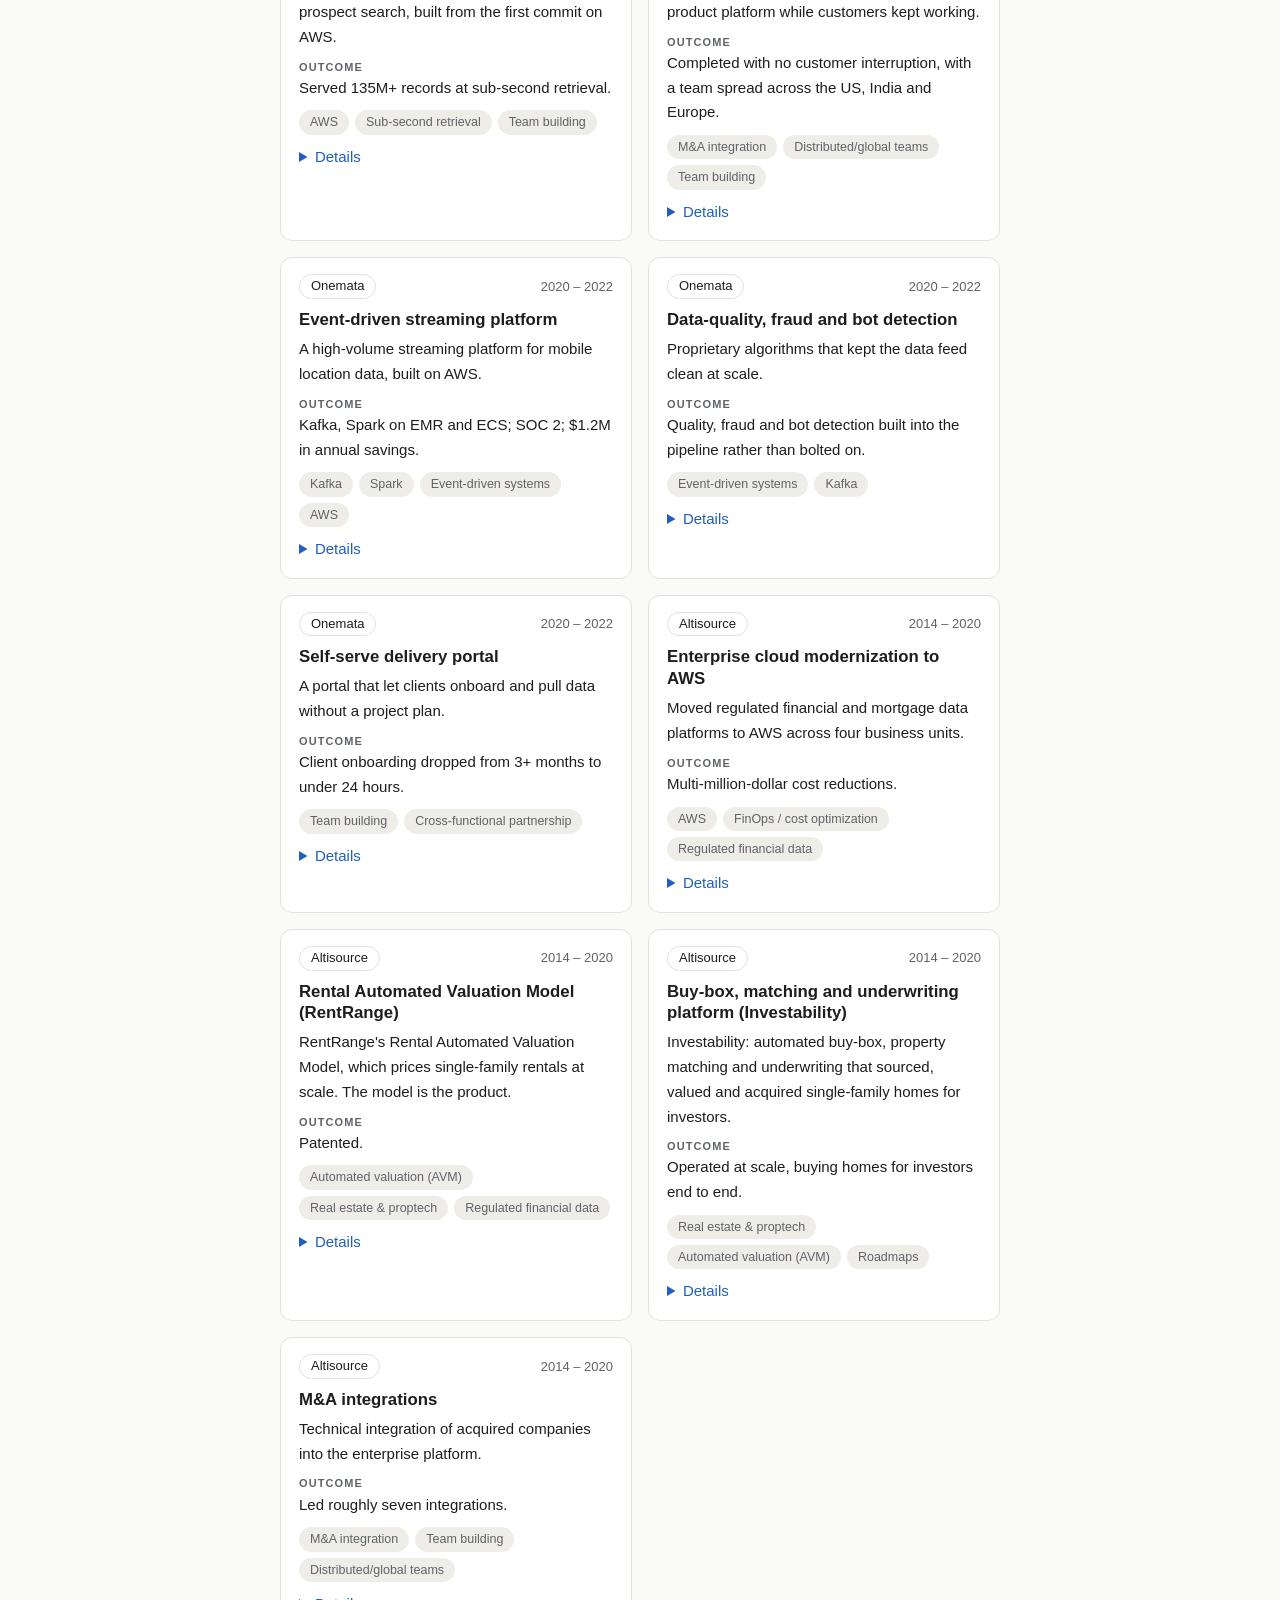
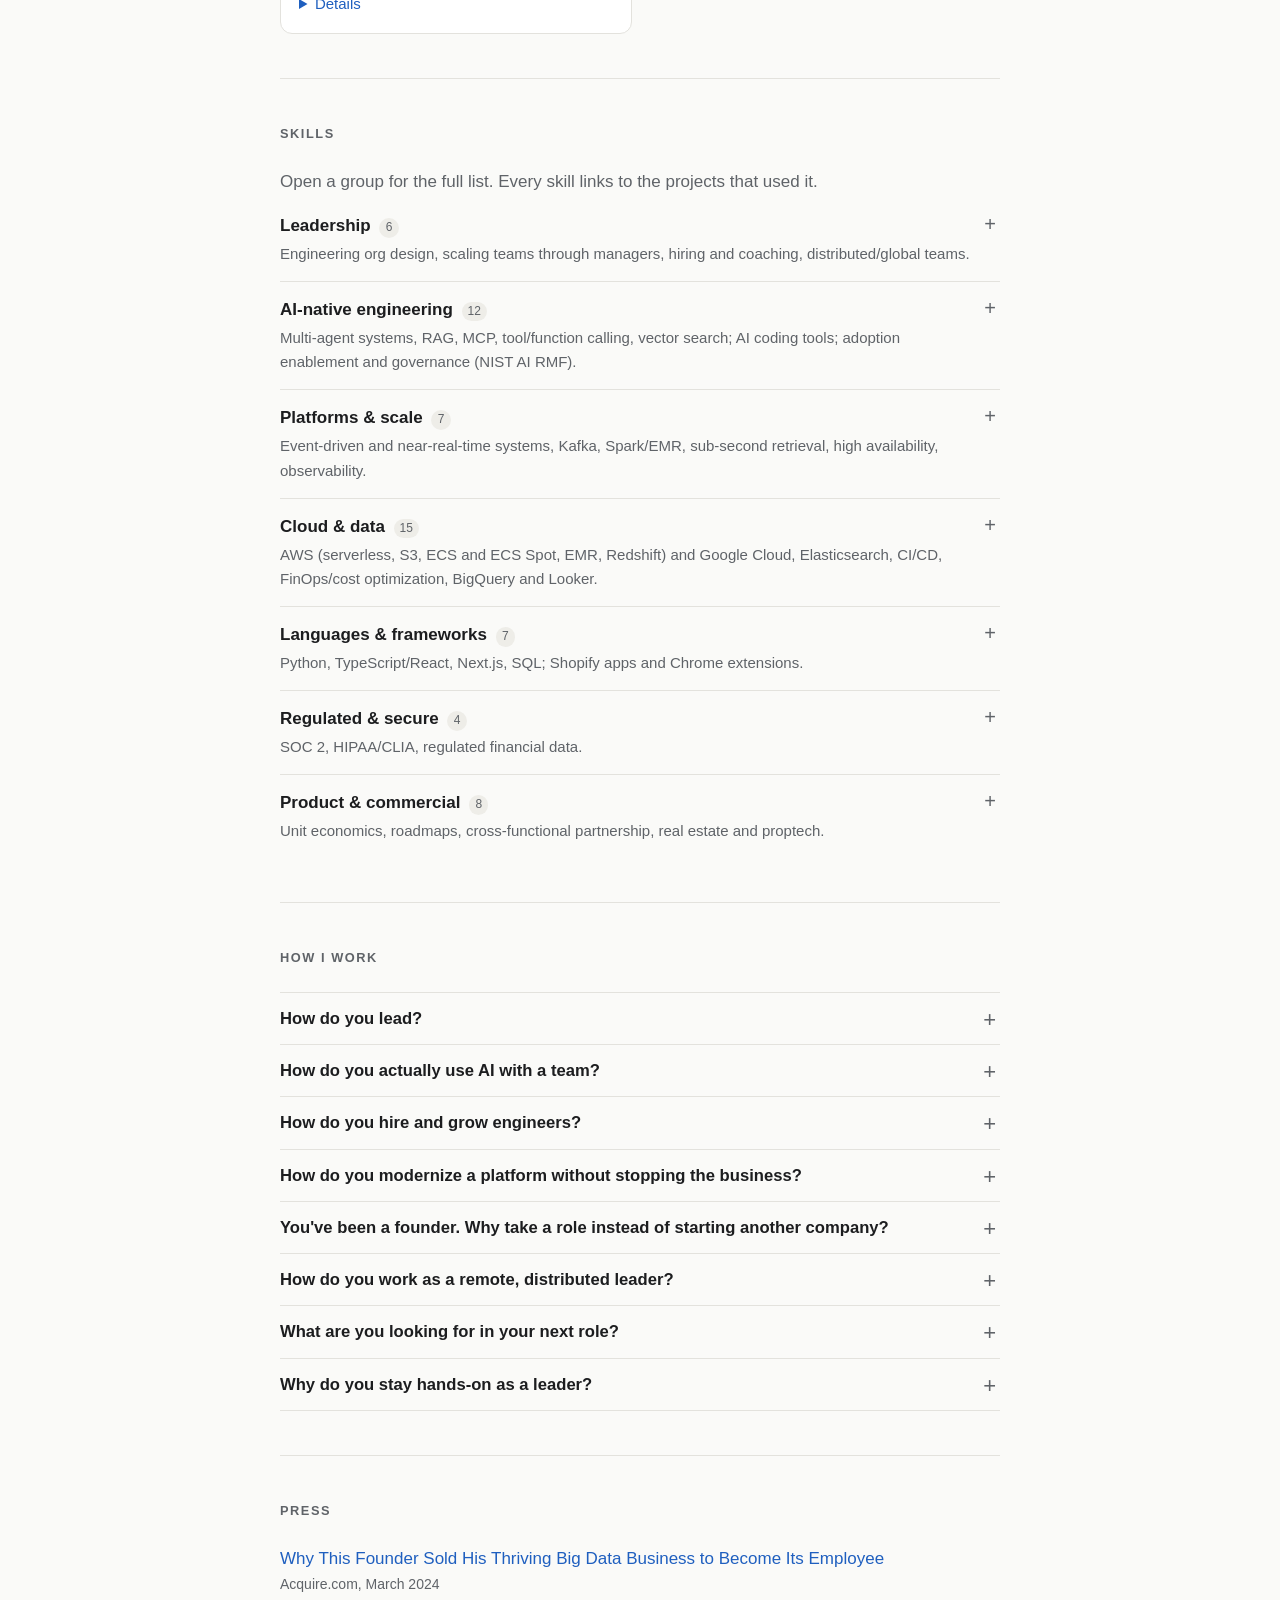
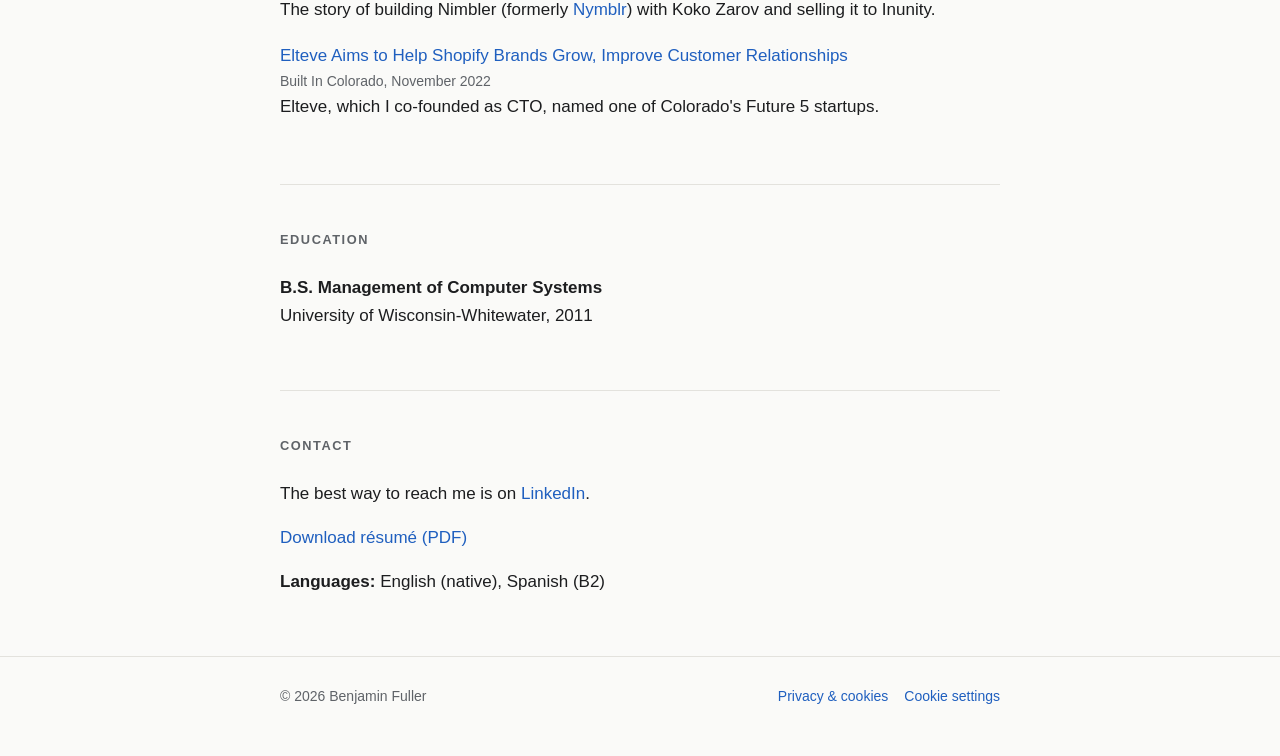
==== commit 8b10289e: "Add 'How I work' Q&A section (EN + ES) with nav link, search and deep links Co-Authored-By: Claude S" ====
--- a/index.html
+++ b/index.html
@@ -46,6 +46,7 @@
         <a href="/timeline/">Timeline</a>
         <a href="/#projects">Projects</a>
         <a href="/#skills">Skills</a>
+        <a href="/#how-i-work">How I work</a>
         <a href="/#contact">Contact</a>
       </nav>
     </div>
@@ -417,6 +418,44 @@
       </details>
     </section>
 
+    <section id="how-i-work">
+      <h2>How I work</h2>
+      <div class="qa-list">
+        <details class="qa" id="q-lead">
+          <summary>How do you lead?</summary>
+          <p>As a player-coach. I set the technical direction and the standards, then stay close enough to the work to review the hard implementations, unblock people, and step into a production problem when it helps. I lead through managers as a team grows, developing leaders rather than routing everything through me, but I never drift so far from the code that I lose the judgment to tell good technical decisions from expensive ones.</p>
+        </details>
+        <details class="qa" id="q-ai-with-a-team">
+          <summary>How do you actually use AI with a team?</summary>
+          <p>Every day, and deliberately. I build production agentic systems myself (multi-agent orchestration, RAG, tool calling, MCP), so I know where AI earns its keep and where a deterministic workflow is the better call. With a team, adoption is a people problem more than a tooling one: I find a champion, pair, train, and measure against cycle time and quality rather than lines of code. And I put the guardrails in first (evaluation, review discipline, least-privilege access, human-in-the-loop) so AI stays a multiplier instead of a cleanup generator.</p>
+        </details>
+        <details class="qa" id="q-hire-and-grow">
+          <summary>How do you hire and grow engineers?</summary>
+          <p>I set a clear bar and protect it, then invest hard in the people I bring in. I've grown teams from one engineer to fifteen and directed 50+ through their managers, so I've learned to develop managers and senior leaders, not just individual contributors. I give direct, specific feedback, I create room for people to take on things slightly beyond their current level, and I treat retention as a design problem: reducing knowledge silos so a team stays resilient through growth and change.</p>
+        </details>
+        <details class="qa" id="q-modernize">
+          <summary>How do you modernize a platform without stopping the business?</summary>
+          <p>Incrementally, and with a visible plan. I've led cloud modernizations, legacy consolidations, and acquired-product integrations where the business had to keep running the whole time. I map the technical debt, sequence the work so each step ships value and nothing goes dark, and I'm honest about when to extend, when to refactor, and when to replace. The goal is to make the platform stronger as it scales without ever handing customers a disruption.</p>
+        </details>
+        <details class="qa" id="q-founder-to-role">
+          <summary>You've been a founder. Why take a role instead of starting another company?</summary>
+          <p>Because the work I most enjoy is building the product and the team, and I can do that inside one company I believe in without needing to own the cap table to feel ownership. As a founder I sat at the leadership table and carried outcomes and unit economics directly, so I bring that operator's mindset to a role. I just get to point all of it at one mission instead of running the whole business at once.</p>
+        </details>
+        <details class="qa" id="q-remote">
+          <summary>How do you work as a remote, distributed leader?</summary>
+          <p>It's how I've worked for years: teams across the US, India, and Europe, led through their leaders. Remote-first rewards clarity: good written communication, lightweight process for planning and incidents, and trust with accountability rather than presence as a proxy for progress. I'm a US citizen based in Barcelona with full EU work authorization, so I can join teams on either side of the Atlantic without sponsorship.</p>
+        </details>
+        <details class="qa" id="q-next-role">
+          <summary>What are you looking for in your next role?</summary>
+          <p>A real leadership seat where I can be hands-on, at a company where AI is genuinely part of how the product and the team get built. I do my best work in regulated or operationally complex domains (fintech, proptech, healthcare-adjacent, data platforms) and at the stage where growth is stretching how the team works and someone has to build the operating rhythm for what's next. I care most about the mission, the people, and getting to do the work, not the title.</p>
+        </details>
+        <details class="qa" id="q-hands-on">
+          <summary>Why do you stay hands-on as a leader?</summary>
+          <p>Because it's how I keep honest judgment and credibility. Building things myself is how I can tell the difference between AI that's buying real leverage and AI that's quietly creating a cleanup job later, how I stay current on the thing that's changing fastest, and how I keep the trust of the engineers I lead. A leader who's drifted away from the work loses the ability to make the calls that matter most.</p>
+        </details>
+      </div>
+    </section>
+
     <section id="press">
       <h2>Press</h2>
       <ul class="press">
@@ -454,7 +493,7 @@
       </span>
     </div>
   </footer>
-  <script type="application/json" id="site-config">{"lang": "en", "home": "/", "searchIndex": "/search-index.json", "privacy": "/privacy/", "posthog": {"key": "", "host": "https://eu.i.posthog.com"}, "ui": {"search": "Jump to a role, project, skill…", "empty": "Nothing matches. Try a technology, company or year.", "hint": "↑↓ to move · Enter to open · Esc to close", "types": {"section": "Sections", "role": "Experience", "project": "Projects", "skill": "Skills", "press": "Press", "action": "Actions"}, "count": "{n} of {total} projects", "total": "{total} projects", "searchAria": "Search this site", "top": "Back to top", "consent": {"title": "Your privacy", "text": "This site is a personal resume. With your permission I use PostHog to count visits and see which pages are useful. Nothing loads until you choose.", "accept": "Accept analytics", "reject": "Reject", "prefs": "Preferences", "save": "Save choices", "necessary": "Necessary", "necessary_d": "Remembers your cookie choice on this device. Always on.", "analytics": "Analytics (PostHog)", "analytics_d": "Anonymous page views and clicks, hosted in the EU. Off unless you allow it.", "more": "Read the privacy policy", "close": "Close"}}}</script>
+  <script type="application/json" id="site-config">{"lang": "en", "home": "/", "searchIndex": "/search-index.json", "privacy": "/privacy/", "posthog": {"key": "", "host": "https://eu.i.posthog.com"}, "ui": {"search": "Jump to a role, project, skill…", "empty": "Nothing matches. Try a technology, company or year.", "hint": "↑↓ to move · Enter to open · Esc to close", "types": {"faq": "How I work", "section": "Sections", "role": "Experience", "project": "Projects", "skill": "Skills", "press": "Press", "action": "Actions"}, "count": "{n} of {total} projects", "total": "{total} projects", "searchAria": "Search this site", "top": "Back to top", "consent": {"title": "Your privacy", "text": "This site is a personal resume. With your permission I use PostHog to count visits and see which pages are useful. Nothing loads until you choose.", "accept": "Accept analytics", "reject": "Reject", "prefs": "Preferences", "save": "Save choices", "necessary": "Necessary", "necessary_d": "Remembers your cookie choice on this device. Always on.", "analytics": "Analytics (PostHog)", "analytics_d": "Anonymous page views and clicks, hosted in the EU. Off unless you allow it.", "more": "Read the privacy policy", "close": "Close"}}}</script>
   <script src="/site.js" defer></script>
   <script src="/consent.js" defer></script>
 </body>
--- a/style.css
+++ b/style.css
@@ -57,7 +57,7 @@
 .lang { font-size: 14px; color: var(--muted); display: inline-flex; gap: 6px; white-space: nowrap; }
 .lang .cur { color: var(--fg); font-weight: 700; }
 /* wide screens: one row, in a container wider than the reading column so nothing wraps */
-@media (min-width: 1000px) {
+@media (min-width: 1040px) {
   .hdr.wrap { max-width: 1040px; }
   .hdr { flex-wrap: nowrap; }
   .brand { margin-right: 0; }
@@ -165,6 +165,16 @@
 .skillcat summary::after { content: "+"; position: absolute; right: 4px; top: 0; color: var(--muted); font-size: 20px; line-height: 1.2; }
 .skillcat[open] summary::after { content: "–"; }
 .skillcat .sum { display: block; color: var(--muted); font-size: 15px; margin-top: 2px; }
+
+/* how I work: Q&A accordion */
+.qa-list { border-top: 1px solid var(--line); }
+.qa { border-bottom: 1px solid var(--line); padding: 14px 0; }
+.qa summary { list-style: none; position: relative; padding-right: 30px; font-weight: 600; font-size: 1.04rem; line-height: 1.4; cursor: pointer; }
+.qa summary::-webkit-details-marker { display: none; }
+.qa summary::after { content: "+"; position: absolute; right: 4px; top: -1px; color: var(--muted); font-size: 22px; font-weight: 400; line-height: 1.3; }
+.qa[open] summary::after { content: "\2013"; }
+.qa summary:hover { color: var(--accent); }
+.qa p { margin: 10px 30px 2px 0; color: var(--fg); }
 
 /* press */
 .press { list-style: none; padding: 0; margin: 0; }
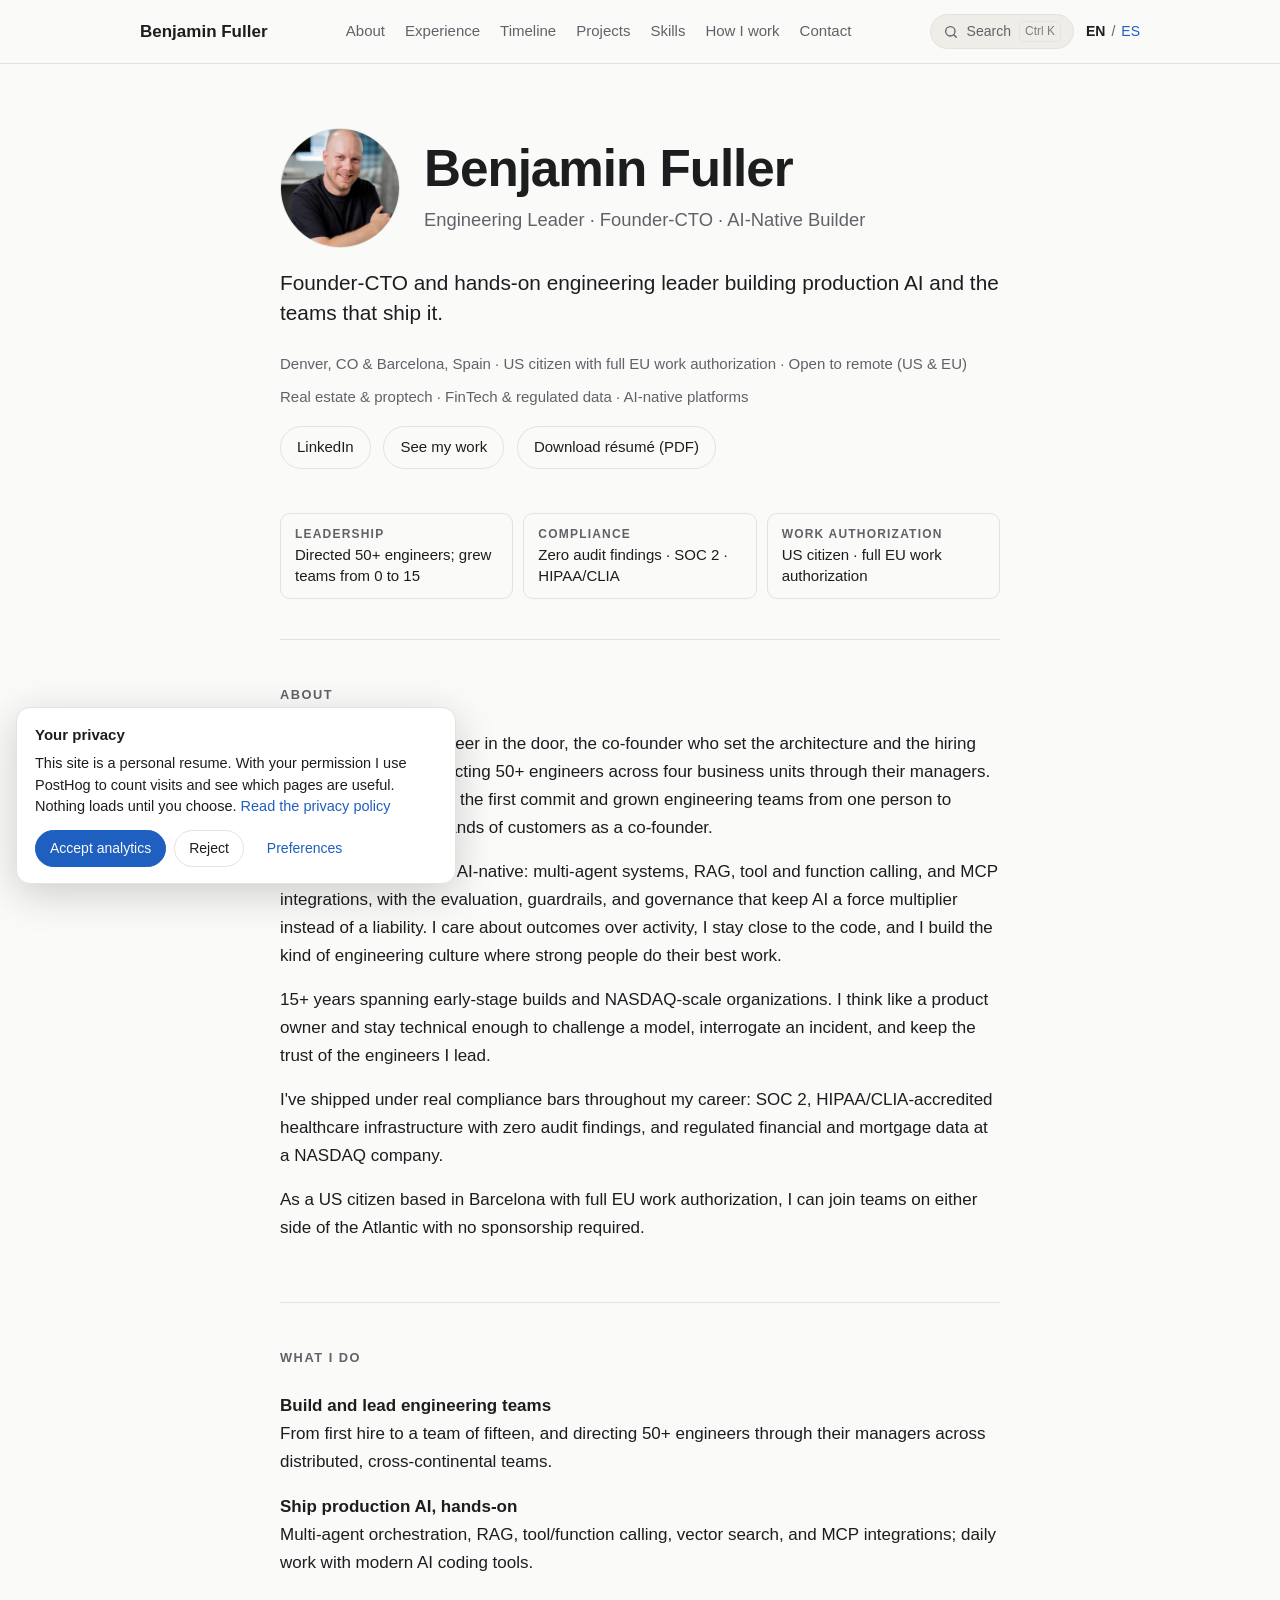
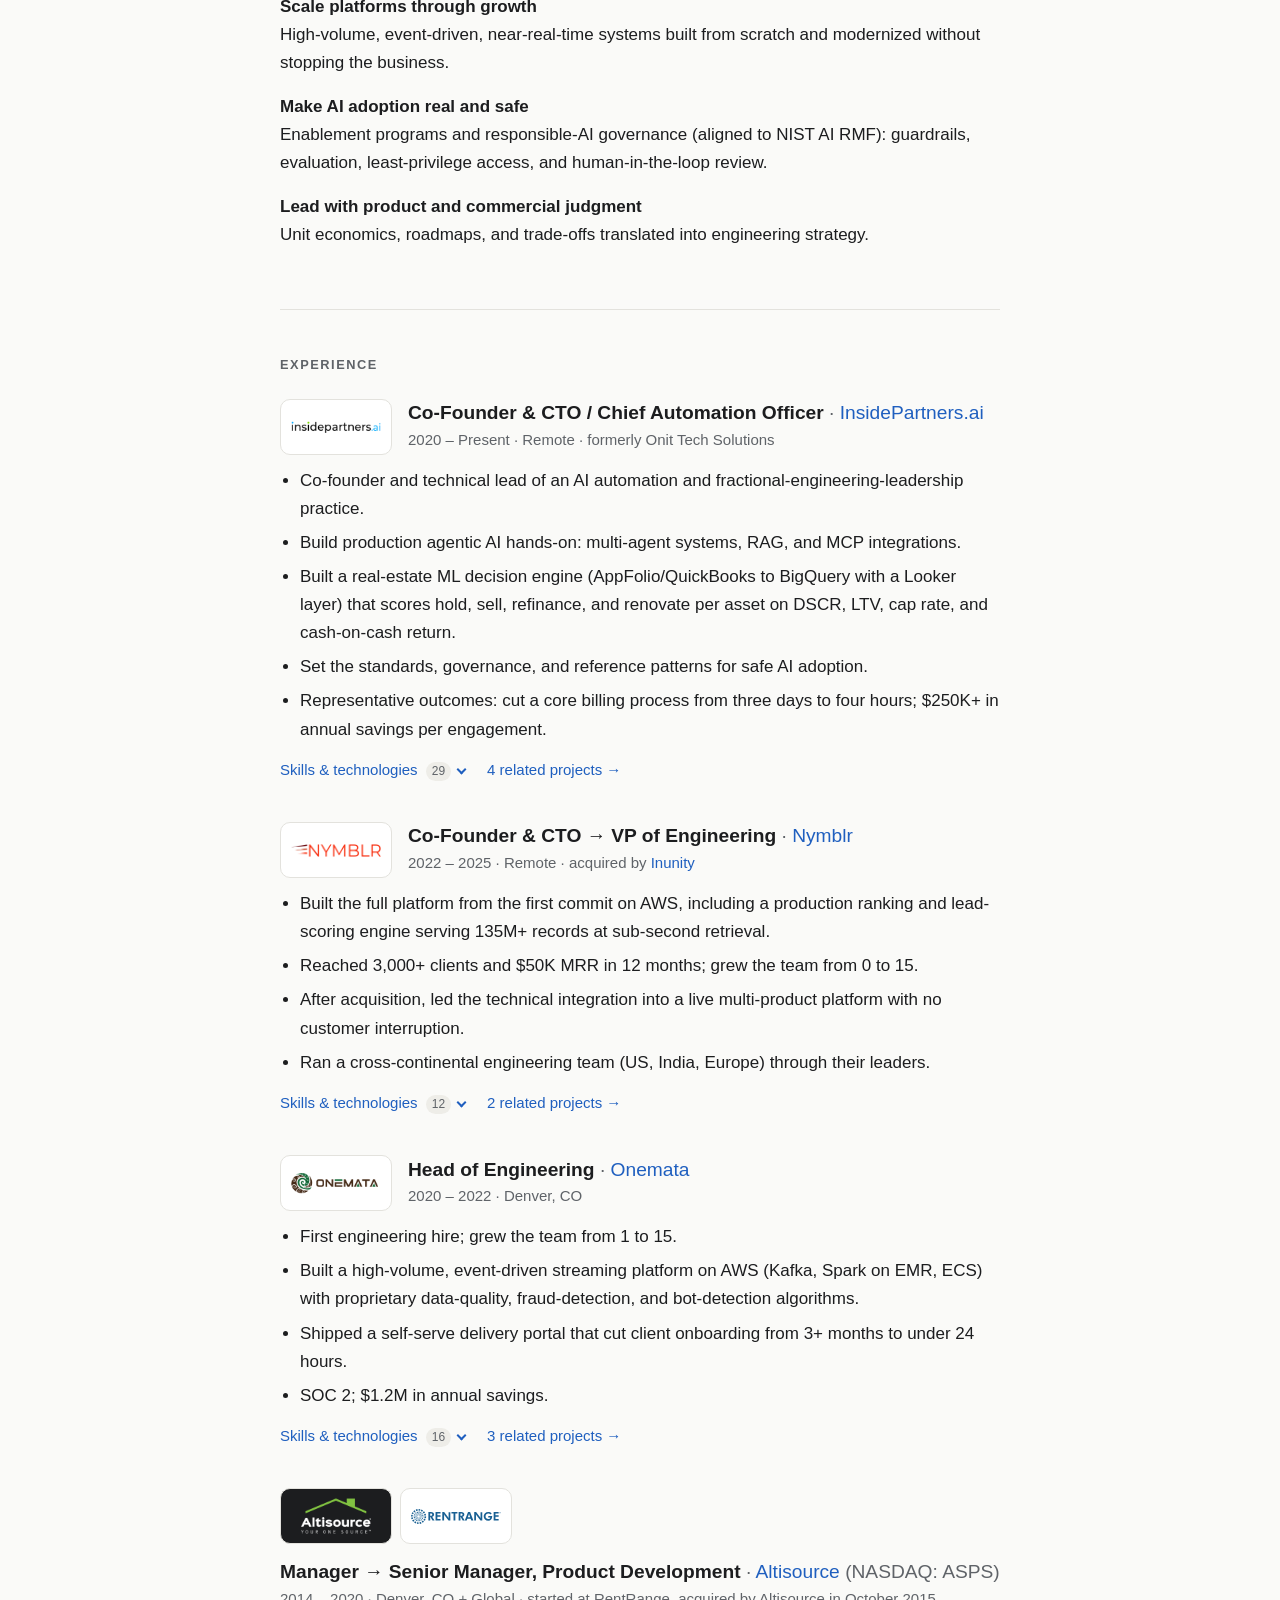
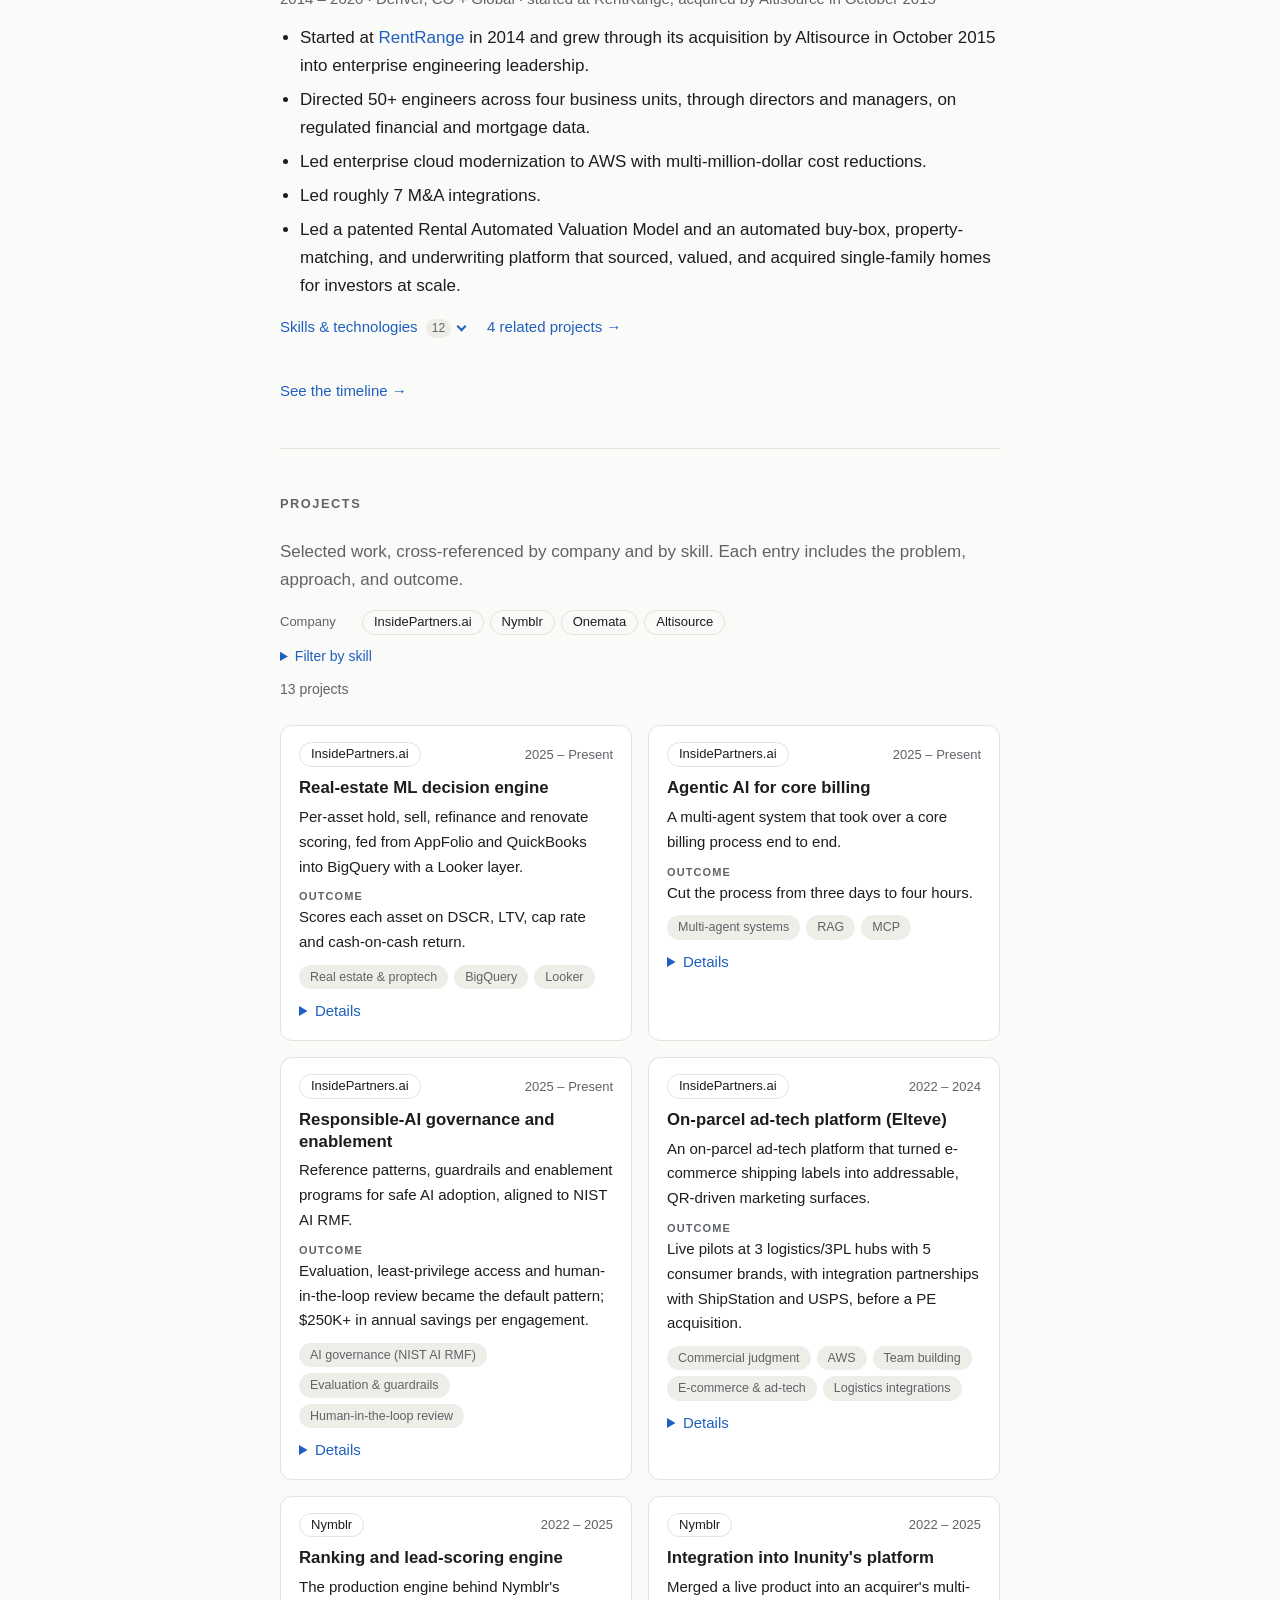
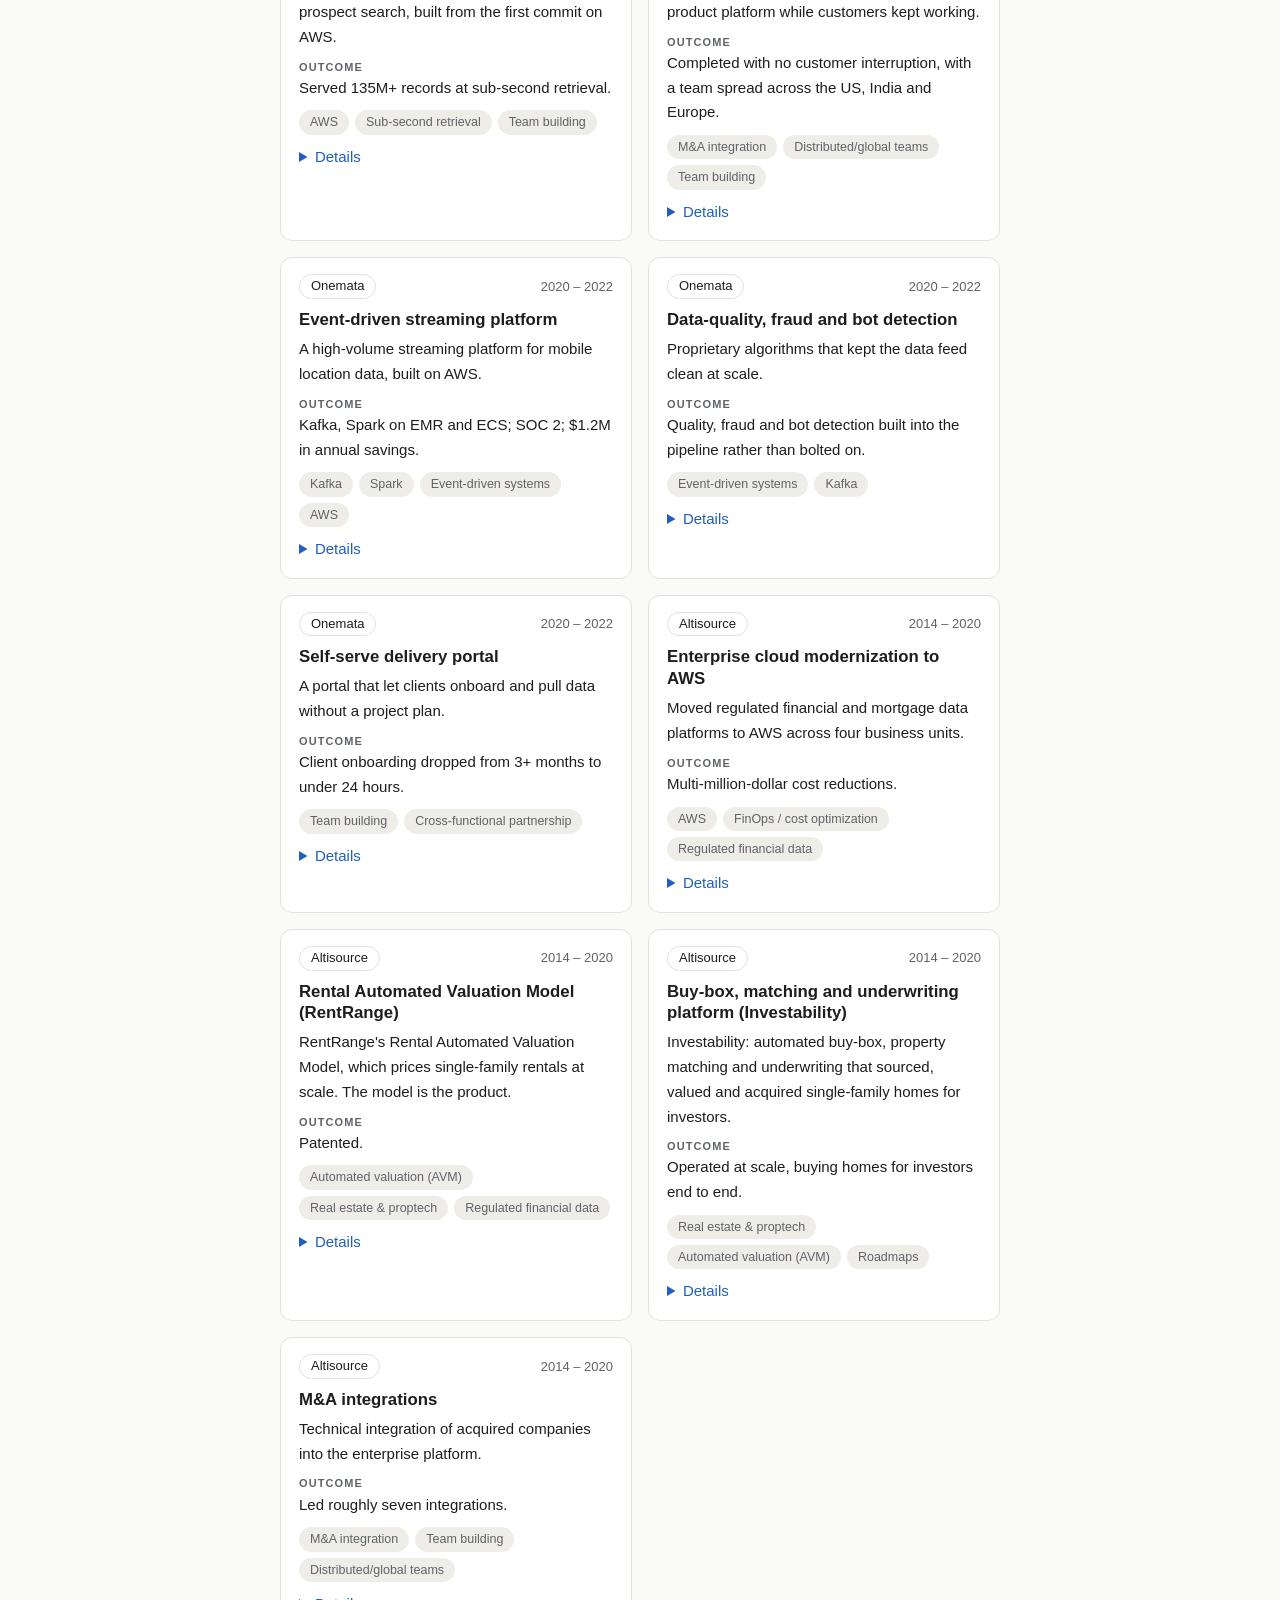
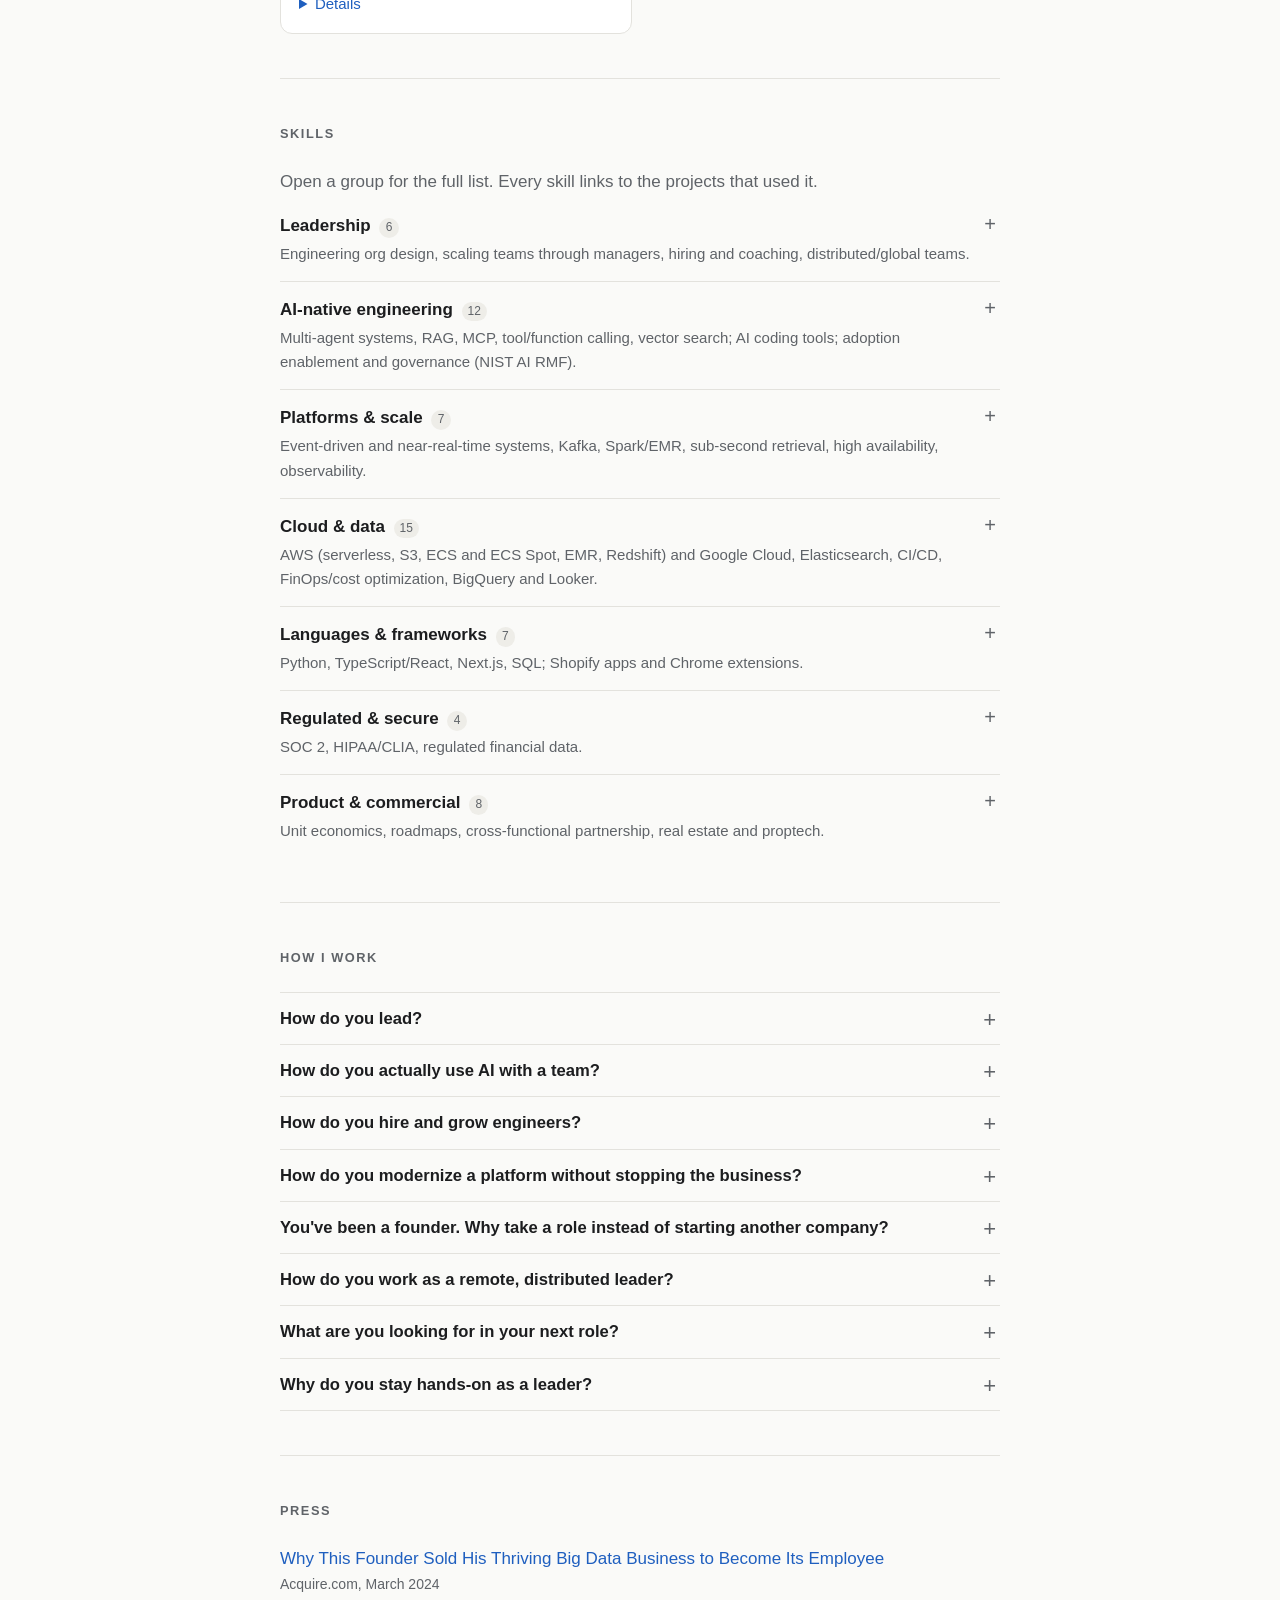
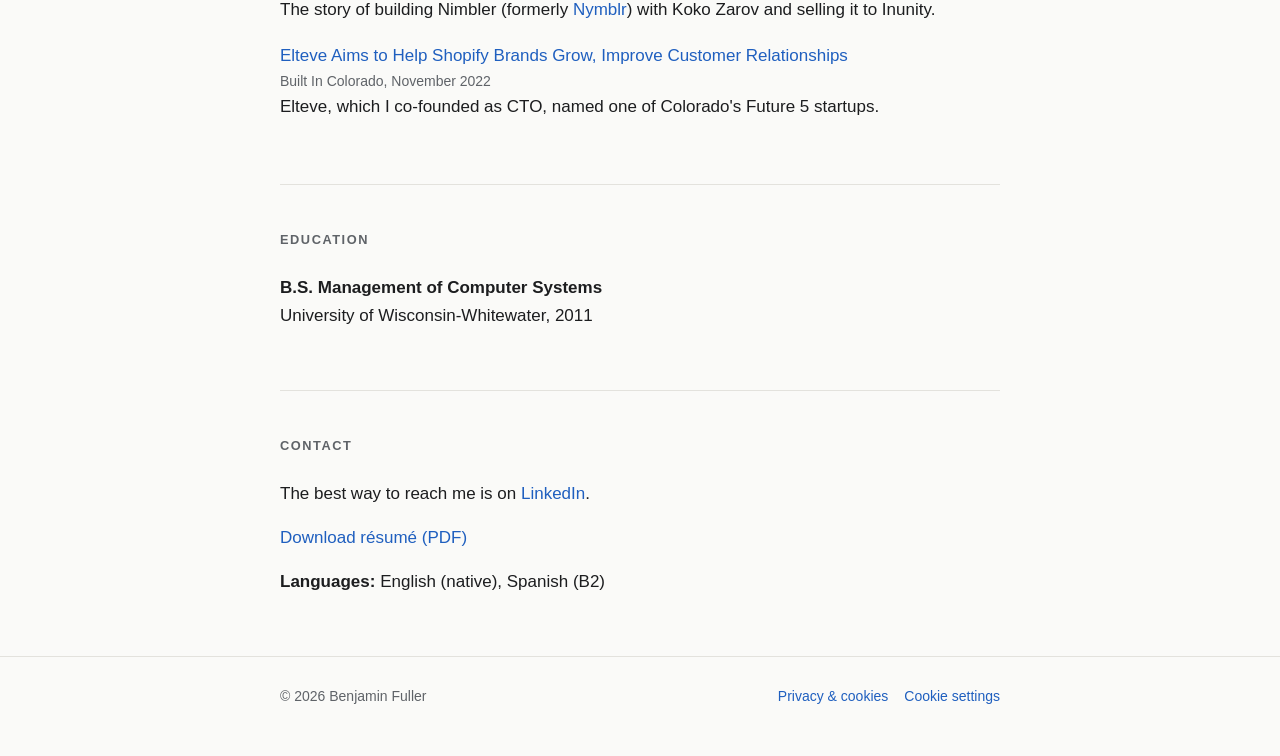
==== commit 656803b9: "Date the current InsidePartners.ai projects late 2025 to 2026 Co-Authored-By: Claude Sonnet 5.5 <nor" ====
--- a/index.html
+++ b/index.html
@@ -188,7 +188,7 @@
       </div>
       <div class="proj-list" id="proj-list">
         <article class="proj" id="p-re-decision-engine" data-company="insidepartners" data-skills="proptech bigquery looker gcp appfolio quickbooks sql">
-          <div class="proj-meta"><a class="co-chip" href="/?company=insidepartners#projects" data-company="insidepartners">InsidePartners.ai</a><span>2020 – Present</span></div>
+          <div class="proj-meta"><a class="co-chip" href="/?company=insidepartners#projects" data-company="insidepartners">InsidePartners.ai</a><span>2025 – Present</span></div>
           <h3>Real-estate ML decision engine</h3>
           <p>Per-asset hold, sell, refinance and renovate scoring, fed from AppFolio and QuickBooks into BigQuery with a Looker layer.</p>
           <p class="outcome"><b>Outcome</b> Scores each asset on DSCR, LTV, cap rate and cash-on-cash return.</p>
@@ -203,7 +203,7 @@
           </details>
         </article>
         <article class="proj" id="p-billing-agents" data-company="insidepartners" data-skills="multi-agent rag mcp">
-          <div class="proj-meta"><a class="co-chip" href="/?company=insidepartners#projects" data-company="insidepartners">InsidePartners.ai</a><span>2020 – Present</span></div>
+          <div class="proj-meta"><a class="co-chip" href="/?company=insidepartners#projects" data-company="insidepartners">InsidePartners.ai</a><span>2025 – Present</span></div>
           <h3>Agentic AI for core billing</h3>
           <p>A multi-agent system that took over a core billing process end to end.</p>
           <p class="outcome"><b>Outcome</b> Cut the process from three days to four hours.</p>
@@ -218,7 +218,7 @@
           </details>
         </article>
         <article class="proj" id="p-ai-governance" data-company="insidepartners" data-skills="governance evals hitl least-priv enablement">
-          <div class="proj-meta"><a class="co-chip" href="/?company=insidepartners#projects" data-company="insidepartners">InsidePartners.ai</a><span>2020 – Present</span></div>
+          <div class="proj-meta"><a class="co-chip" href="/?company=insidepartners#projects" data-company="insidepartners">InsidePartners.ai</a><span>2025 – Present</span></div>
           <h3>Responsible-AI governance and enablement</h3>
           <p>Reference patterns, guardrails and enablement programs for safe AI adoption, aligned to NIST AI RMF.</p>
           <p class="outcome"><b>Outcome</b> Evaluation, least-privilege access and human-in-the-loop review became the default pattern; $250K+ in annual savings per engagement.</p>
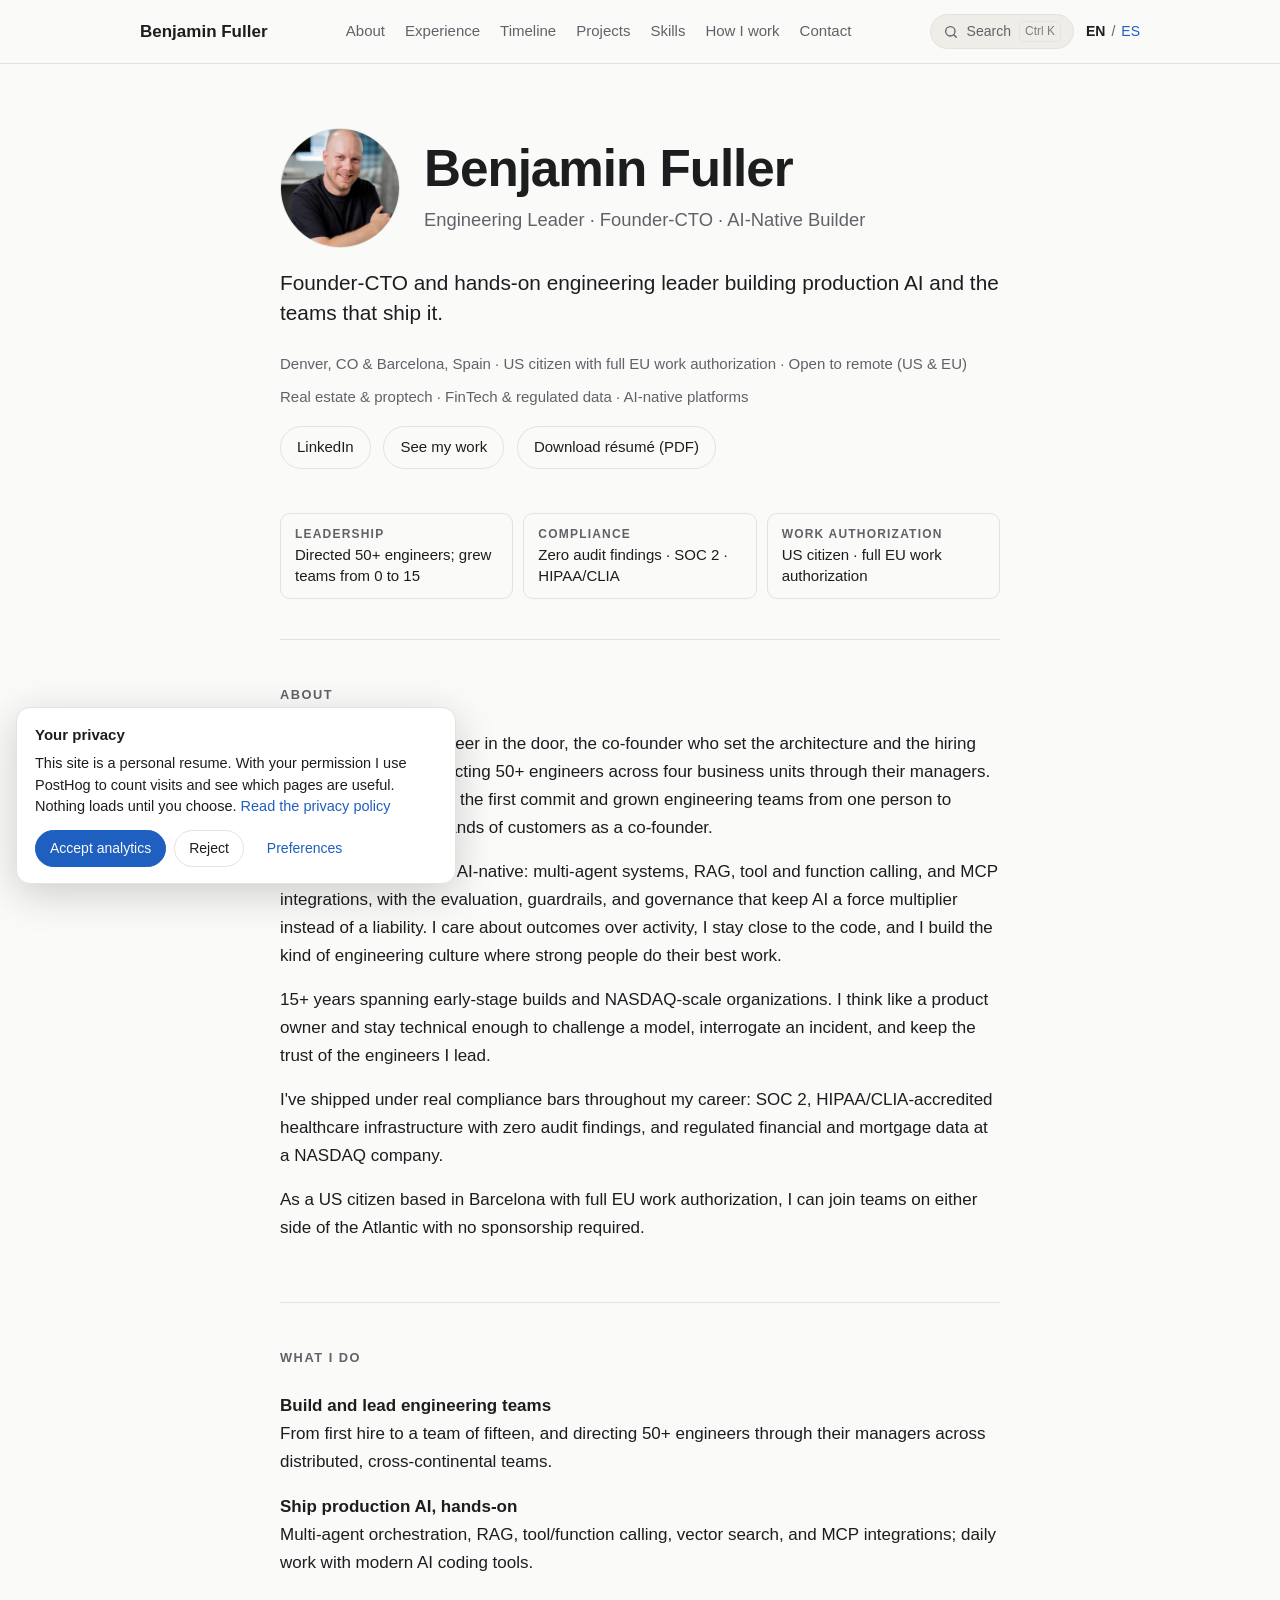
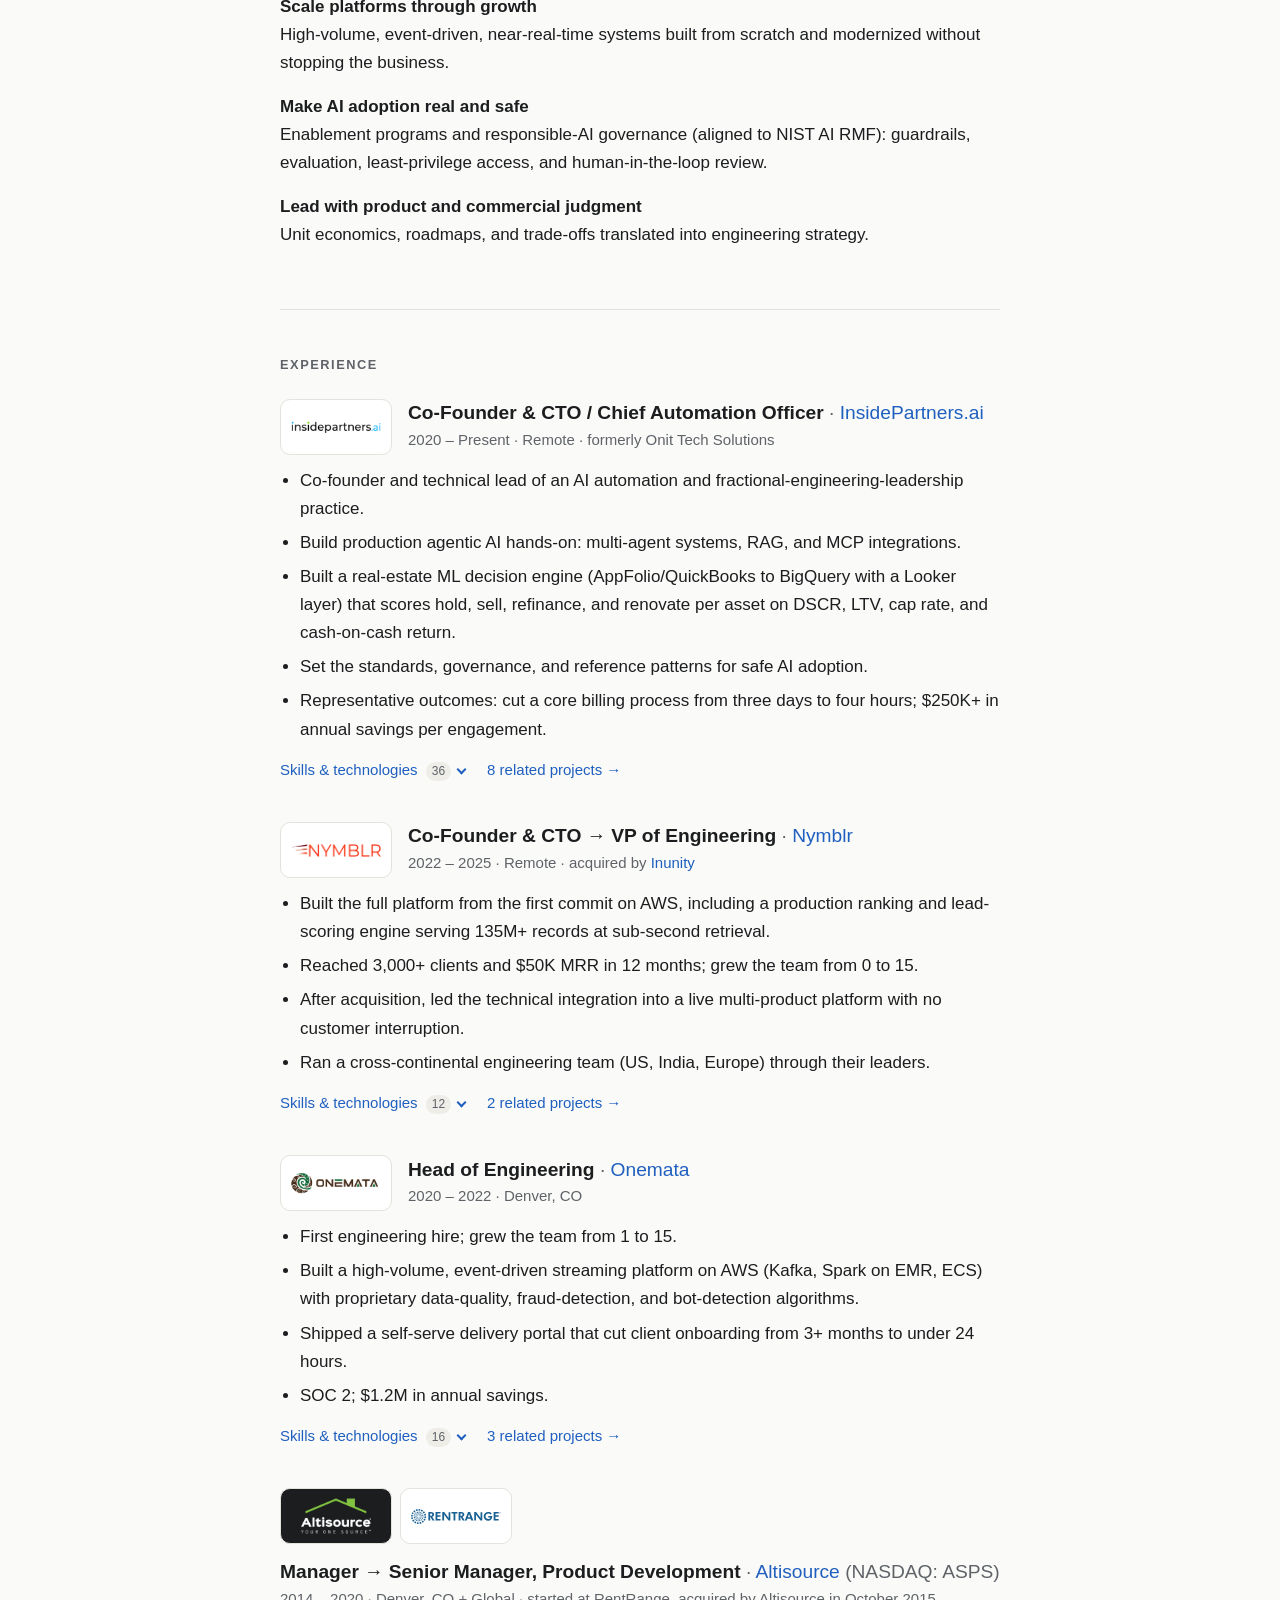
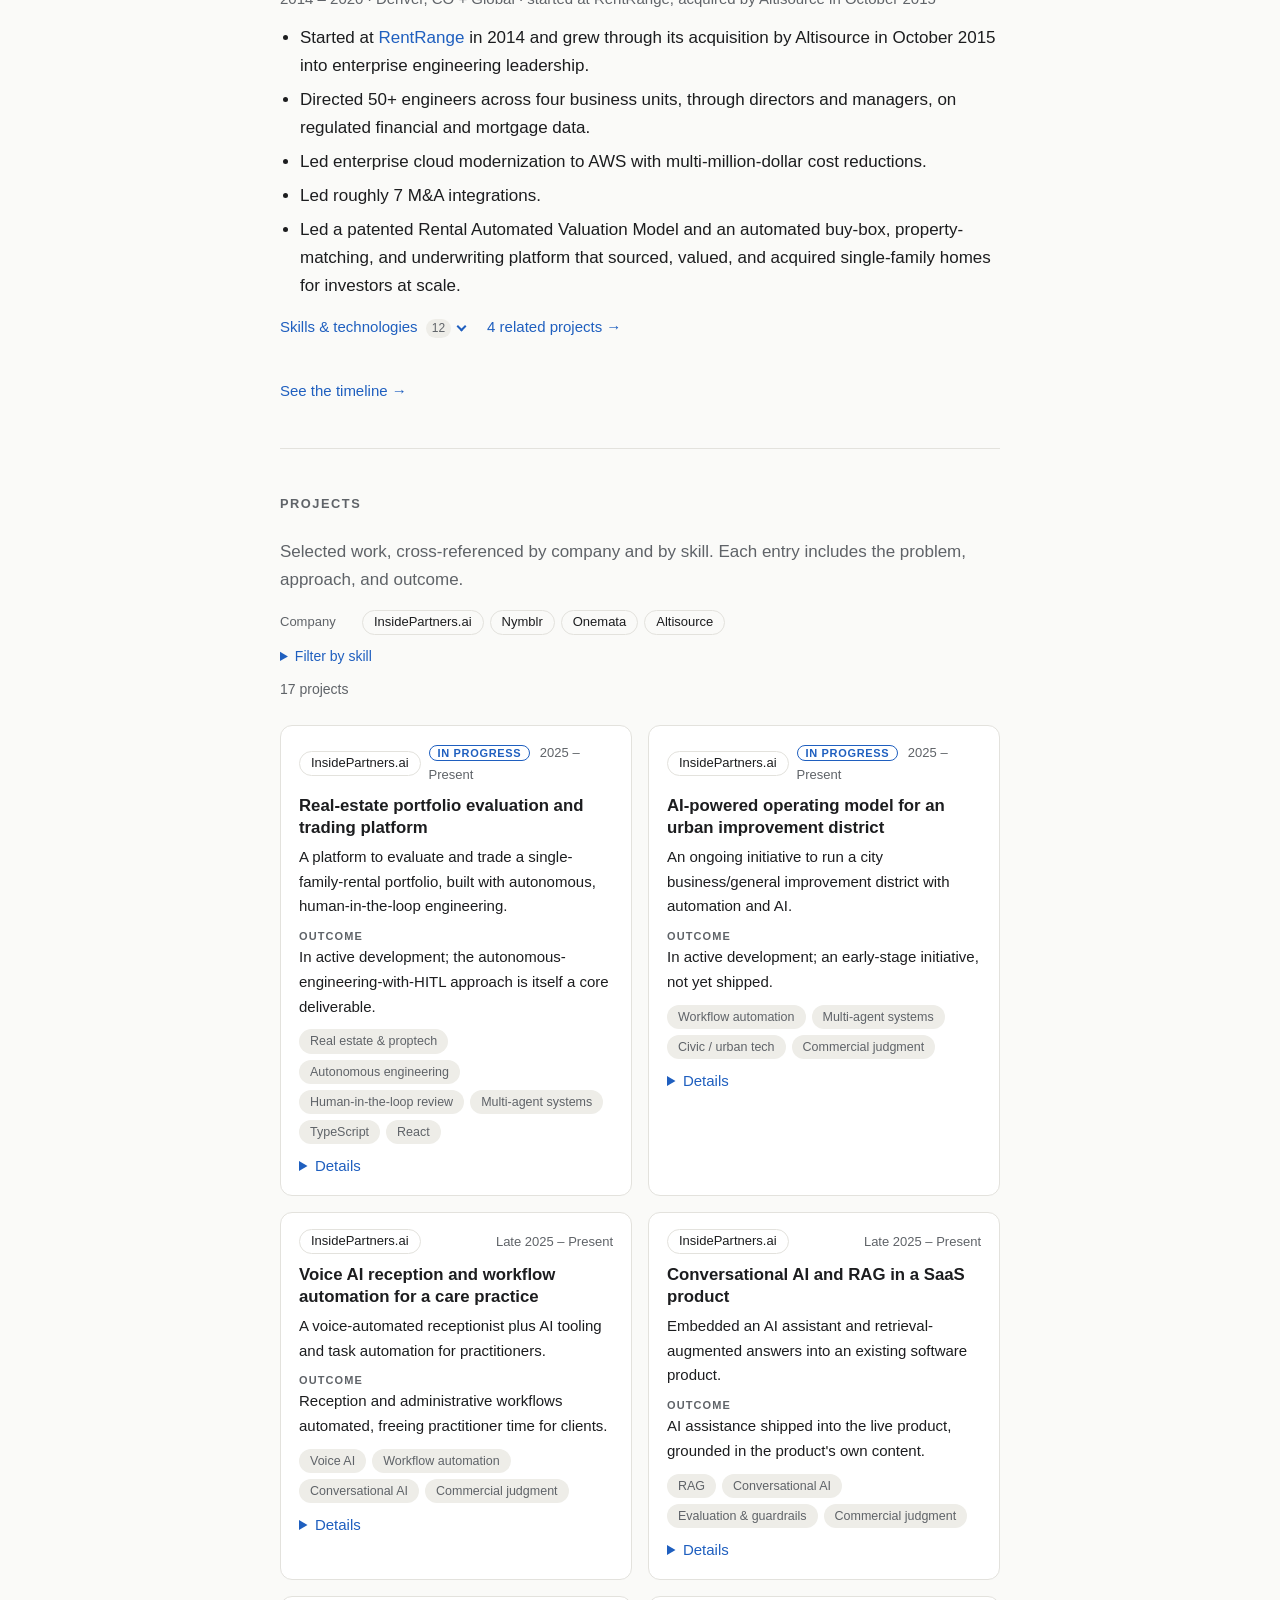
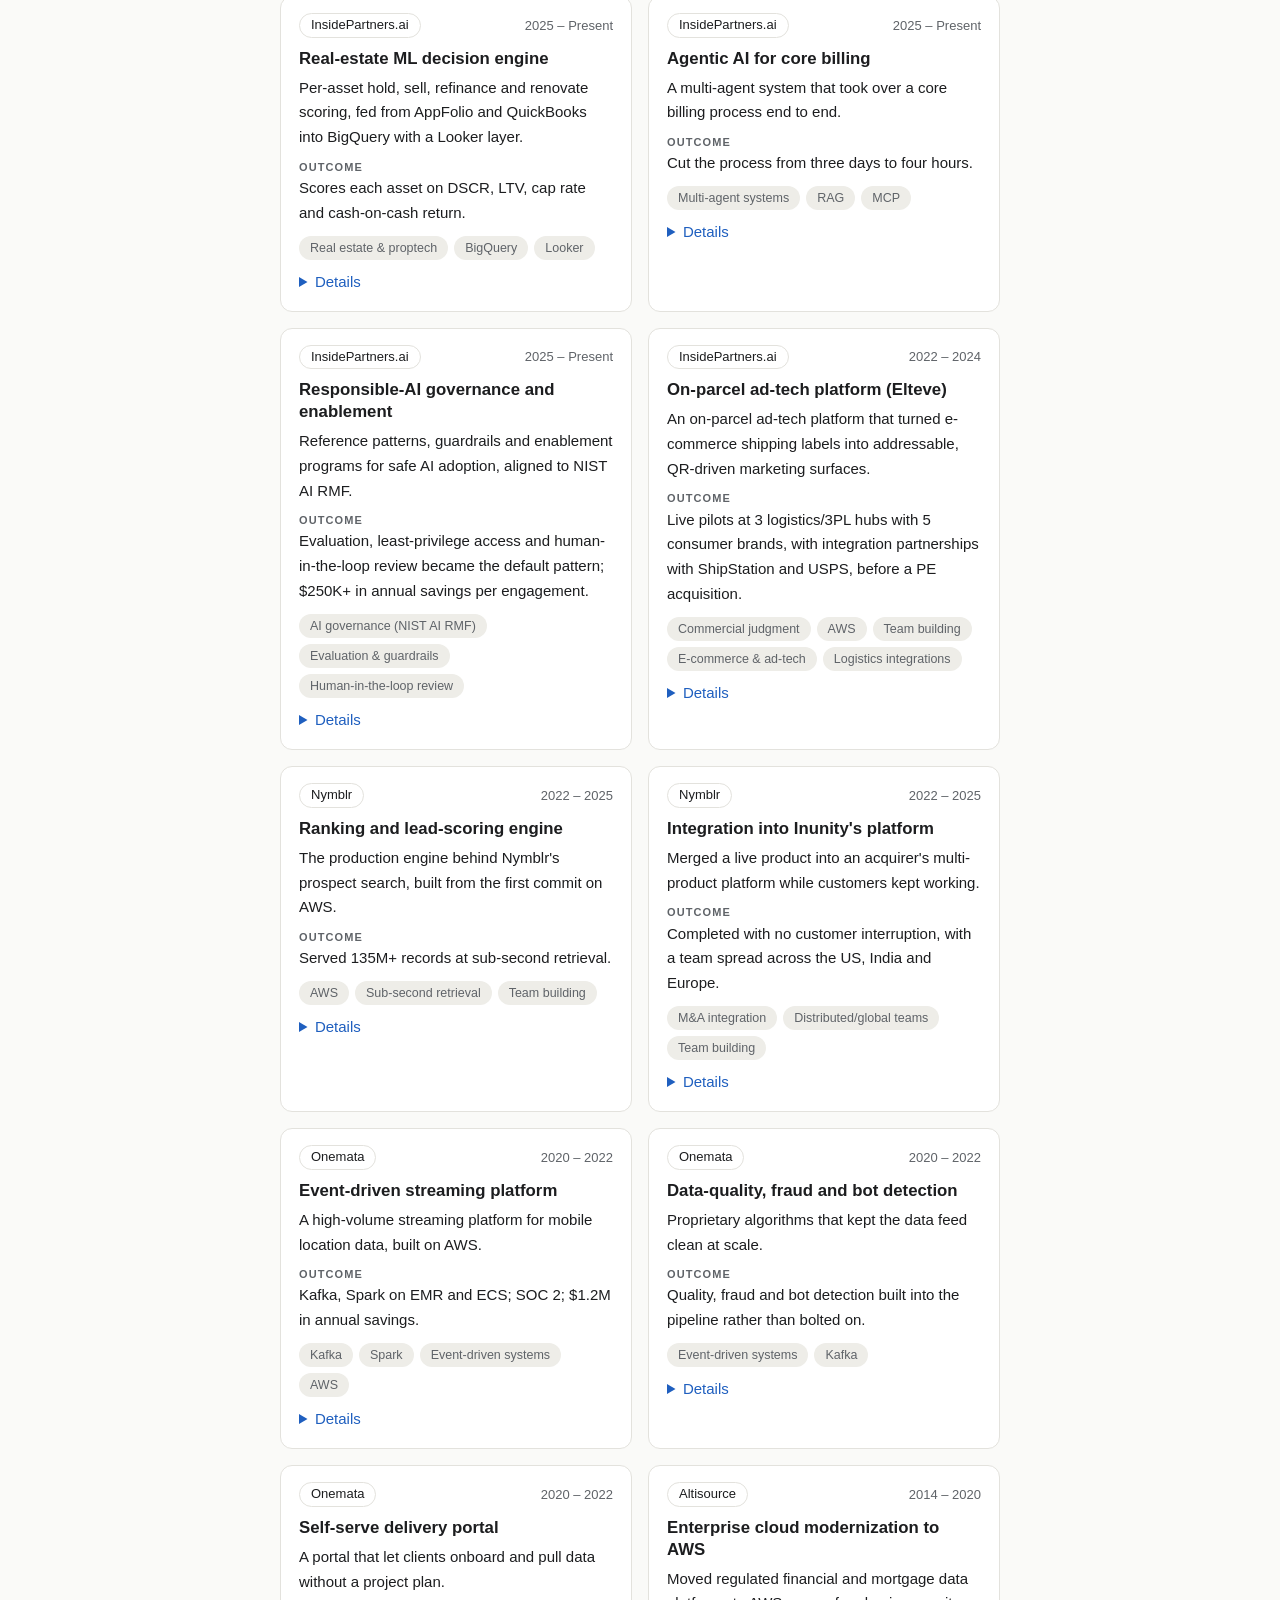
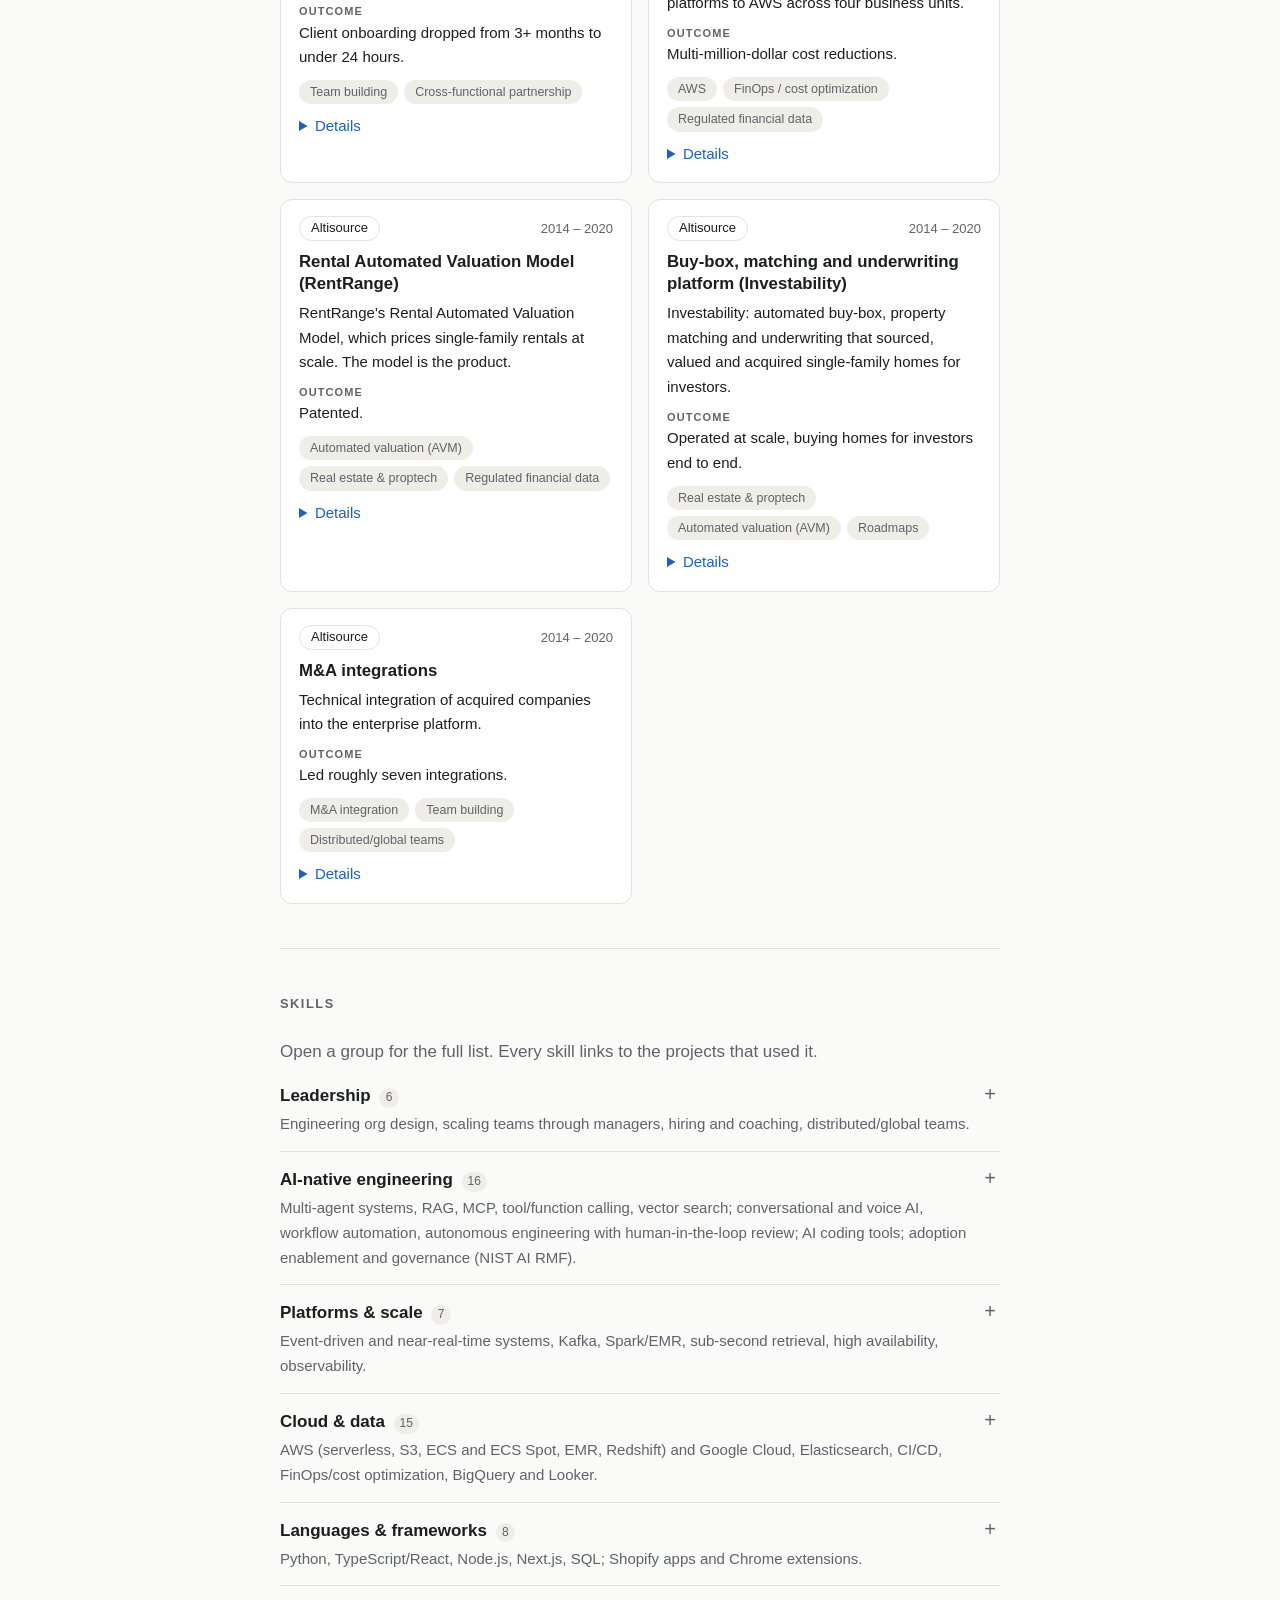
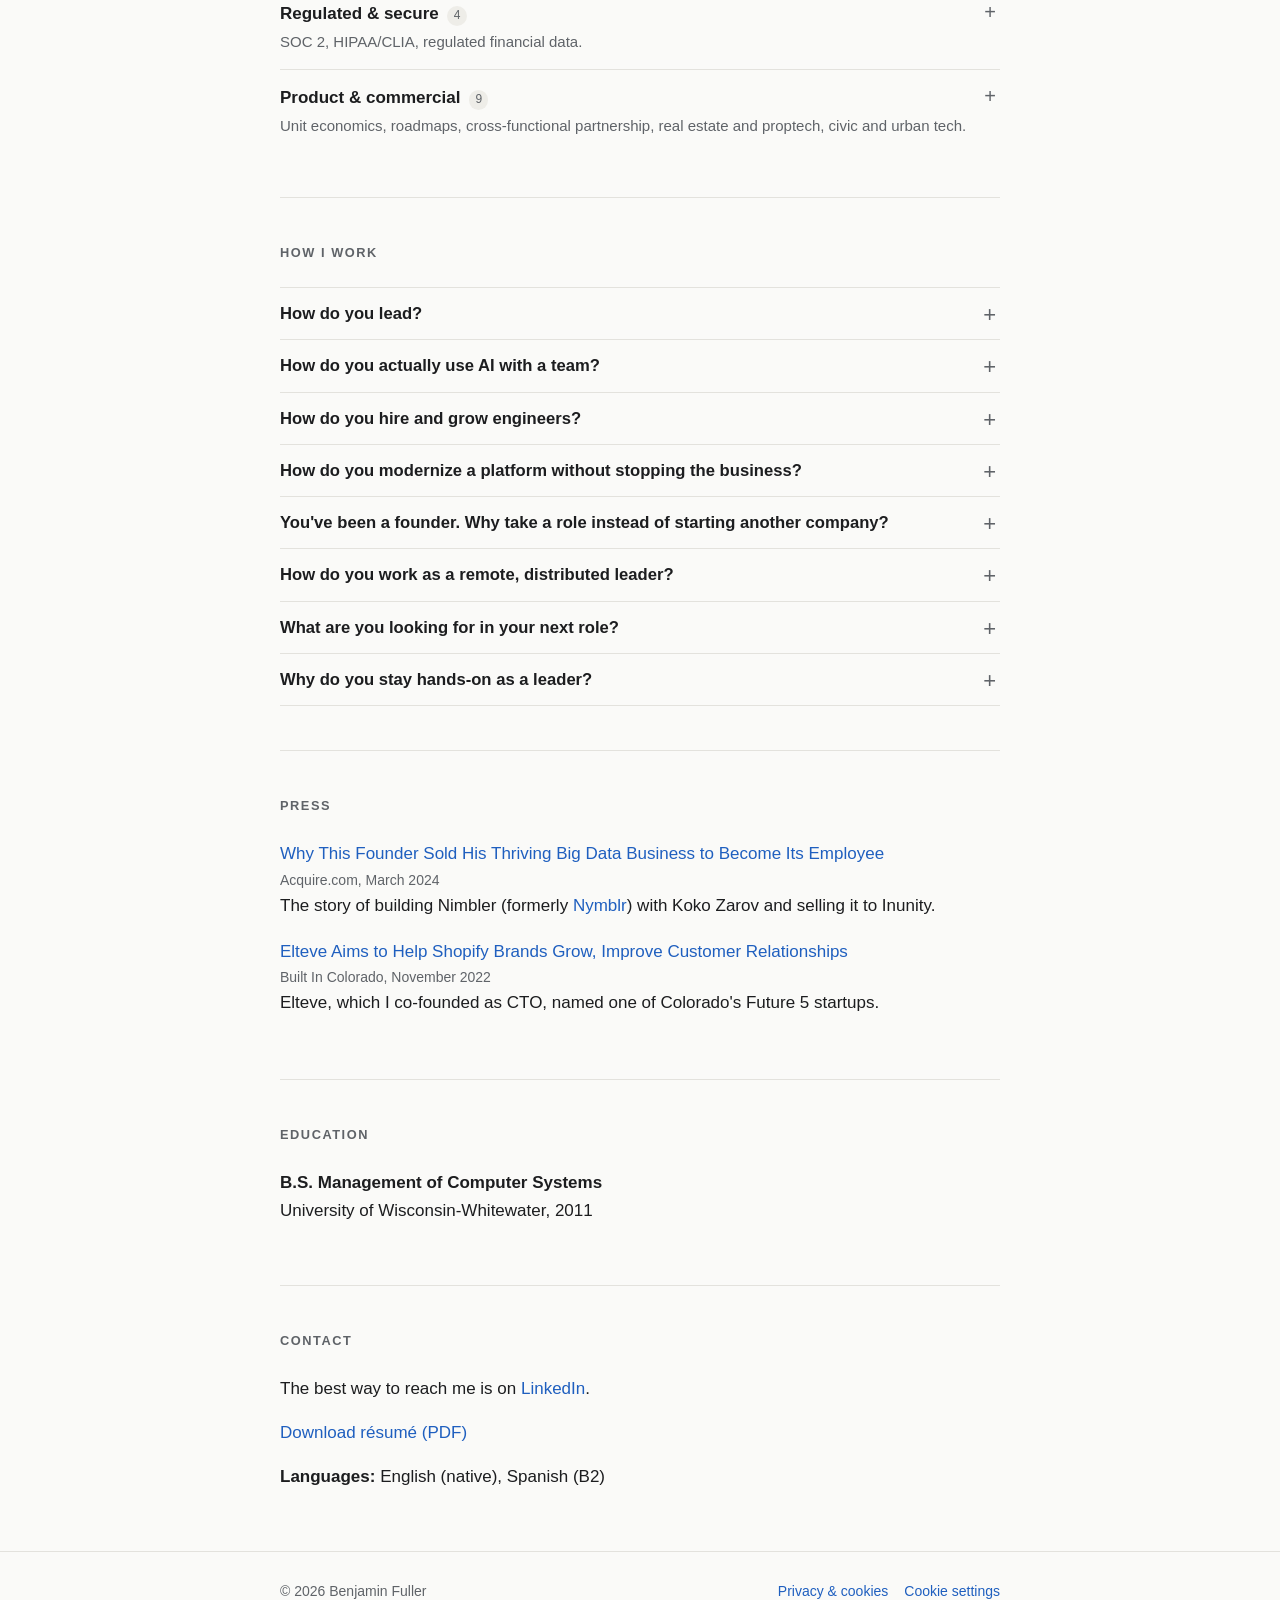
==== commit d2962c92: "Add four anonymized InsidePartners.ai projects (two in progress) and their skills - Conversational A" ====
--- a/index.html
+++ b/index.html
@@ -26,7 +26,7 @@
   <meta name="theme-color" content="#fafaf8" media="(prefers-color-scheme: light)">
   <meta name="theme-color" content="#121315" media="(prefers-color-scheme: dark)">
   <link rel="stylesheet" href="/style.css">
-  <script type="application/ld+json">{"@context": "https://schema.org", "@type": "Person", "@id": "https://benfuller.me/#person", "name": "Benjamin Fuller", "url": "https://benfuller.me/", "image": "https://benfuller.me/media/headshot.jpg", "jobTitle": "Engineering Leader · Founder-CTO · AI-Native Builder", "description": "Founder-CTO and hands-on engineering leader building production AI and the teams that ship it.", "sameAs": ["https://www.linkedin.com/in/benjamin-fuller-in"], "knowsLanguage": ["en", "es"], "worksFor": {"@type": "Organization", "name": "InsidePartners.ai", "url": "https://www.insidepartners.ai"}, "alumniOf": {"@type": "CollegeOrUniversity", "name": "University of Wisconsin-Whitewater"}, "knowsAbout": ["Engineering org design", "Scaling teams through managers", "Hiring & coaching", "Distributed/global teams", "Team building", "M&A integration", "Multi-agent systems", "RAG", "MCP", "Tool/function calling", "Vector search (Zilliz)", "Anthropic Claude", "Claude Code", "Cursor", "AI governance (NIST AI RMF)", "Evaluation & guardrails", "Human-in-the-loop review", "AI adoption enablement", "Event-driven systems", "Near-real-time systems", "Kafka", "Spark", "Sub-second retrieval", "High availability", "Observability", "AWS", "Amazon EMR", "Amazon ECS / containers", "Serverless", "CI/CD", "FinOps / cost optimization", "Google Cloud", "BigQuery", "Looker", "Amazon S3", "Amazon Redshift", "ECS Spot", "Elasticsearch", "AppFolio integration", "QuickBooks integration", "Python", "TypeScript", "React", "SQL", "Next.js", "Shopify apps", "Chrome extensions", "SOC 2", "HIPAA/CLIA", "Regulated financial data", "Least-privilege access", "Unit economics", "Roadmaps", "Cross-functional partnership", "Real estate & proptech", "Automated valuation (AVM)", "Commercial judgment", "E-commerce & ad-tech", "Logistics integrations"]}</script>
+  <script type="application/ld+json">{"@context": "https://schema.org", "@type": "Person", "@id": "https://benfuller.me/#person", "name": "Benjamin Fuller", "url": "https://benfuller.me/", "image": "https://benfuller.me/media/headshot.jpg", "jobTitle": "Engineering Leader · Founder-CTO · AI-Native Builder", "description": "Founder-CTO and hands-on engineering leader building production AI and the teams that ship it.", "sameAs": ["https://www.linkedin.com/in/benjamin-fuller-in"], "knowsLanguage": ["en", "es"], "worksFor": {"@type": "Organization", "name": "InsidePartners.ai", "url": "https://www.insidepartners.ai"}, "alumniOf": {"@type": "CollegeOrUniversity", "name": "University of Wisconsin-Whitewater"}, "knowsAbout": ["Engineering org design", "Scaling teams through managers", "Hiring & coaching", "Distributed/global teams", "Team building", "M&A integration", "Multi-agent systems", "RAG", "MCP", "Tool/function calling", "Vector search (Zilliz)", "Anthropic Claude", "Claude Code", "Cursor", "AI governance (NIST AI RMF)", "Conversational AI", "Voice AI", "Workflow automation", "Autonomous engineering", "Evaluation & guardrails", "Human-in-the-loop review", "AI adoption enablement", "Event-driven systems", "Near-real-time systems", "Kafka", "Spark", "Sub-second retrieval", "High availability", "Observability", "AWS", "Amazon EMR", "Amazon ECS / containers", "Serverless", "CI/CD", "FinOps / cost optimization", "Google Cloud", "BigQuery", "Looker", "Amazon S3", "Amazon Redshift", "ECS Spot", "Elasticsearch", "AppFolio integration", "QuickBooks integration", "Python", "TypeScript", "React", "SQL", "Node.js", "Next.js", "Shopify apps", "Chrome extensions", "SOC 2", "HIPAA/CLIA", "Regulated financial data", "Least-privilege access", "Unit economics", "Roadmaps", "Cross-functional partnership", "Civic / urban tech", "Real estate & proptech", "Automated valuation (AVM)", "Commercial judgment", "E-commerce & ad-tech", "Logistics integrations"]}</script>
 </head>
 <body>
   <a class="skip" href="#main">Skip to content</a>
@@ -114,8 +114,8 @@
           <li>Set the standards, governance, and reference patterns for safe AI adoption.</li>
           <li>Representative outcomes: cut a core billing process from three days to four hours; $250K+ in annual savings per engagement.</li>
         </ul>
-        <div class="job-actions"><button type="button" class="skills-toggle" aria-expanded="false" aria-controls="skills-insidepartners" hidden>Skills &amp; technologies <span class="count">29</span><span class="chev" aria-hidden="true"></span></button><a href="/?company=insidepartners#projects">4 related projects →</a></div>
-        <div class="tags skills-panel" id="skills-insidepartners"><a class="tag" href="/?skill=multi-agent#projects" data-skill="multi-agent" title="1 project · 1 role">Multi-agent systems</a> <a class="tag" href="/?skill=rag#projects" data-skill="rag" title="1 project · 1 role">RAG</a> <a class="tag" href="/?skill=mcp#projects" data-skill="mcp" title="1 project · 1 role">MCP</a> <span class="tag off" title="0 projects · 1 role">Tool/function calling</span> <span class="tag off" title="0 projects · 1 role">Vector search (Zilliz)</span> <span class="tag off" title="0 projects · 1 role">Anthropic Claude</span> <span class="tag off" title="0 projects · 1 role">Claude Code</span> <span class="tag off" title="0 projects · 1 role">Cursor</span> <a class="tag" href="/?skill=governance#projects" data-skill="governance" title="1 project · 1 role">AI governance (NIST AI RMF)</a> <a class="tag" href="/?skill=evals#projects" data-skill="evals" title="1 project · 1 role">Evaluation &amp; guardrails</a> <a class="tag" href="/?skill=hitl#projects" data-skill="hitl" title="1 project · 1 role">Human-in-the-loop review</a> <a class="tag" href="/?skill=enablement#projects" data-skill="enablement" title="1 project · 1 role">AI adoption enablement</a> <a class="tag" href="/?skill=least-priv#projects" data-skill="least-priv" title="1 project · 1 role">Least-privilege access</a> <a class="tag" href="/?skill=gcp#projects" data-skill="gcp" title="1 project · 1 role">Google Cloud</a> <a class="tag" href="/?skill=bigquery#projects" data-skill="bigquery" title="1 project · 1 role">BigQuery</a> <a class="tag" href="/?skill=looker#projects" data-skill="looker" title="1 project · 1 role">Looker</a> <a class="tag" href="/?skill=appfolio#projects" data-skill="appfolio" title="1 project · 1 role">AppFolio integration</a> <a class="tag" href="/?skill=quickbooks#projects" data-skill="quickbooks" title="1 project · 1 role">QuickBooks integration</a> <a class="tag" href="/?skill=proptech#projects" data-skill="proptech" title="3 projects · 2 roles">Real estate &amp; proptech</a> <a class="tag" href="/?skill=unit-economics#projects" data-skill="unit-economics" title="1 project · 3 roles">Unit economics</a> <a class="tag" href="/?skill=cross-functional#projects" data-skill="cross-functional" title="1 project · 4 roles">Cross-functional partnership</a> <a class="tag" href="/?skill=aws#projects" data-skill="aws" title="4 projects · 4 roles">AWS</a> <a class="tag" href="/?skill=team#projects" data-skill="team" title="5 projects · 4 roles">Team building</a> <a class="tag" href="/?skill=ecommerce#projects" data-skill="ecommerce" title="1 project · 1 role">E-commerce &amp; ad-tech</a> <a class="tag" href="/?skill=logistics#projects" data-skill="logistics" title="1 project · 1 role">Logistics integrations</a> <a class="tag" href="/?skill=react#projects" data-skill="react" title="1 project · 1 role">React</a> <a class="tag" href="/?skill=nextjs#projects" data-skill="nextjs" title="1 project · 1 role">Next.js</a> <a class="tag" href="/?skill=shopify#projects" data-skill="shopify" title="1 project · 1 role">Shopify apps</a> <a class="tag" href="/?skill=chrome-extension#projects" data-skill="chrome-extension" title="1 project · 1 role">Chrome extensions</a></div>
+        <div class="job-actions"><button type="button" class="skills-toggle" aria-expanded="false" aria-controls="skills-insidepartners" hidden>Skills &amp; technologies <span class="count">36</span><span class="chev" aria-hidden="true"></span></button><a href="/?company=insidepartners#projects">8 related projects →</a></div>
+        <div class="tags skills-panel" id="skills-insidepartners"><a class="tag" href="/?skill=multi-agent#projects" data-skill="multi-agent" title="3 projects · 1 role">Multi-agent systems</a> <a class="tag" href="/?skill=rag#projects" data-skill="rag" title="2 projects · 1 role">RAG</a> <a class="tag" href="/?skill=mcp#projects" data-skill="mcp" title="1 project · 1 role">MCP</a> <span class="tag off" title="0 projects · 1 role">Tool/function calling</span> <span class="tag off" title="0 projects · 1 role">Vector search (Zilliz)</span> <span class="tag off" title="0 projects · 1 role">Anthropic Claude</span> <span class="tag off" title="0 projects · 1 role">Claude Code</span> <span class="tag off" title="0 projects · 1 role">Cursor</span> <a class="tag" href="/?skill=governance#projects" data-skill="governance" title="1 project · 1 role">AI governance (NIST AI RMF)</a> <a class="tag" href="/?skill=evals#projects" data-skill="evals" title="2 projects · 1 role">Evaluation &amp; guardrails</a> <a class="tag" href="/?skill=hitl#projects" data-skill="hitl" title="2 projects · 1 role">Human-in-the-loop review</a> <a class="tag" href="/?skill=enablement#projects" data-skill="enablement" title="1 project · 1 role">AI adoption enablement</a> <a class="tag" href="/?skill=least-priv#projects" data-skill="least-priv" title="1 project · 1 role">Least-privilege access</a> <a class="tag" href="/?skill=gcp#projects" data-skill="gcp" title="1 project · 1 role">Google Cloud</a> <a class="tag" href="/?skill=bigquery#projects" data-skill="bigquery" title="1 project · 1 role">BigQuery</a> <a class="tag" href="/?skill=looker#projects" data-skill="looker" title="1 project · 1 role">Looker</a> <a class="tag" href="/?skill=appfolio#projects" data-skill="appfolio" title="1 project · 1 role">AppFolio integration</a> <a class="tag" href="/?skill=quickbooks#projects" data-skill="quickbooks" title="1 project · 1 role">QuickBooks integration</a> <a class="tag" href="/?skill=proptech#projects" data-skill="proptech" title="4 projects · 2 roles">Real estate &amp; proptech</a> <a class="tag" href="/?skill=unit-economics#projects" data-skill="unit-economics" title="1 project · 3 roles">Unit economics</a> <a class="tag" href="/?skill=cross-functional#projects" data-skill="cross-functional" title="1 project · 4 roles">Cross-functional partnership</a> <a class="tag" href="/?skill=aws#projects" data-skill="aws" title="4 projects · 4 roles">AWS</a> <a class="tag" href="/?skill=team#projects" data-skill="team" title="5 projects · 4 roles">Team building</a> <a class="tag" href="/?skill=ecommerce#projects" data-skill="ecommerce" title="1 project · 1 role">E-commerce &amp; ad-tech</a> <a class="tag" href="/?skill=logistics#projects" data-skill="logistics" title="1 project · 1 role">Logistics integrations</a> <a class="tag" href="/?skill=react#projects" data-skill="react" title="2 projects · 1 role">React</a> <a class="tag" href="/?skill=nextjs#projects" data-skill="nextjs" title="1 project · 1 role">Next.js</a> <a class="tag" href="/?skill=shopify#projects" data-skill="shopify" title="1 project · 1 role">Shopify apps</a> <a class="tag" href="/?skill=chrome-extension#projects" data-skill="chrome-extension" title="1 project · 1 role">Chrome extensions</a> <a class="tag" href="/?skill=conversational-ai#projects" data-skill="conversational-ai" title="2 projects · 1 role">Conversational AI</a> <a class="tag" href="/?skill=voice-ai#projects" data-skill="voice-ai" title="1 project · 1 role">Voice AI</a> <a class="tag" href="/?skill=workflow-automation#projects" data-skill="workflow-automation" title="2 projects · 1 role">Workflow automation</a> <a class="tag" href="/?skill=autonomous-eng#projects" data-skill="autonomous-eng" title="1 project · 1 role">Autonomous engineering</a> <a class="tag" href="/?skill=civic-tech#projects" data-skill="civic-tech" title="1 project · 1 role">Civic / urban tech</a> <a class="tag" href="/?skill=typescript#projects" data-skill="typescript" title="1 project · 1 role">TypeScript</a> <a class="tag" href="/?skill=nodejs#projects" data-skill="nodejs" title="1 project · 1 role">Node.js</a></div>
       </article>
 
       <article class="job" id="nymblr">
@@ -170,7 +170,7 @@
           <li>Led a patented Rental Automated Valuation Model and an automated buy-box, property-matching, and underwriting platform that sourced, valued, and acquired single-family homes for investors at scale.</li>
         </ul>
         <div class="job-actions"><button type="button" class="skills-toggle" aria-expanded="false" aria-controls="skills-altisource" hidden>Skills &amp; technologies <span class="count">12</span><span class="chev" aria-hidden="true"></span></button><a href="/?company=altisource#projects">4 related projects →</a></div>
-        <div class="tags skills-panel" id="skills-altisource"><a class="tag" href="/?skill=aws#projects" data-skill="aws" title="4 projects · 4 roles">AWS</a> <a class="tag" href="/?skill=finops#projects" data-skill="finops" title="2 projects · 2 roles">FinOps / cost optimization</a> <a class="tag" href="/?skill=reg-fin#projects" data-skill="reg-fin" title="3 projects · 1 role">Regulated financial data</a> <a class="tag" href="/?skill=ma#projects" data-skill="ma" title="2 projects · 2 roles">M&amp;A integration</a> <a class="tag" href="/?skill=distributed#projects" data-skill="distributed" title="2 projects · 2 roles">Distributed/global teams</a> <a class="tag" href="/?skill=org-design#projects" data-skill="org-design" title="1 project · 1 role">Engineering org design</a> <a class="tag" href="/?skill=scaling-managers#projects" data-skill="scaling-managers" title="2 projects · 2 roles">Scaling teams through managers</a> <span class="tag off" title="0 projects · 3 roles">Hiring &amp; coaching</span> <a class="tag" href="/?skill=proptech#projects" data-skill="proptech" title="3 projects · 2 roles">Real estate &amp; proptech</a> <a class="tag" href="/?skill=avm#projects" data-skill="avm" title="2 projects · 1 role">Automated valuation (AVM)</a> <a class="tag" href="/?skill=cross-functional#projects" data-skill="cross-functional" title="1 project · 4 roles">Cross-functional partnership</a> <a class="tag" href="/?skill=roadmaps#projects" data-skill="roadmaps" title="1 project · 1 role">Roadmaps</a></div>
+        <div class="tags skills-panel" id="skills-altisource"><a class="tag" href="/?skill=aws#projects" data-skill="aws" title="4 projects · 4 roles">AWS</a> <a class="tag" href="/?skill=finops#projects" data-skill="finops" title="2 projects · 2 roles">FinOps / cost optimization</a> <a class="tag" href="/?skill=reg-fin#projects" data-skill="reg-fin" title="3 projects · 1 role">Regulated financial data</a> <a class="tag" href="/?skill=ma#projects" data-skill="ma" title="2 projects · 2 roles">M&amp;A integration</a> <a class="tag" href="/?skill=distributed#projects" data-skill="distributed" title="2 projects · 2 roles">Distributed/global teams</a> <a class="tag" href="/?skill=org-design#projects" data-skill="org-design" title="1 project · 1 role">Engineering org design</a> <a class="tag" href="/?skill=scaling-managers#projects" data-skill="scaling-managers" title="2 projects · 2 roles">Scaling teams through managers</a> <span class="tag off" title="0 projects · 3 roles">Hiring &amp; coaching</span> <a class="tag" href="/?skill=proptech#projects" data-skill="proptech" title="4 projects · 2 roles">Real estate &amp; proptech</a> <a class="tag" href="/?skill=avm#projects" data-skill="avm" title="2 projects · 1 role">Automated valuation (AVM)</a> <a class="tag" href="/?skill=cross-functional#projects" data-skill="cross-functional" title="1 project · 4 roles">Cross-functional partnership</a> <a class="tag" href="/?skill=roadmaps#projects" data-skill="roadmaps" title="1 project · 1 role">Roadmaps</a></div>
       </article>
       <p class="more"><a href="/timeline/">See the timeline →</a></p>
     </section>
@@ -182,17 +182,77 @@
         <div class="filter-row"><span>Company</span><div><button type="button" class="chip" data-kind="company" data-value="insidepartners" aria-pressed="false">InsidePartners.ai</button><button type="button" class="chip" data-kind="company" data-value="nymblr" aria-pressed="false">Nymblr</button><button type="button" class="chip" data-kind="company" data-value="onemata" aria-pressed="false">Onemata</button><button type="button" class="chip" data-kind="company" data-value="altisource" aria-pressed="false">Altisource</button></div></div>
         <details class="skillfilter" id="skillfilter">
           <summary>Filter by skill</summary>
-          <div class="sg"><span>Leadership</span><div><button type="button" class="chip" data-kind="skill" data-value="org-design" aria-pressed="false">Engineering org design</button><button type="button" class="chip" data-kind="skill" data-value="scaling-managers" aria-pressed="false">Scaling teams through managers</button><button type="button" class="chip" data-kind="skill" data-value="distributed" aria-pressed="false">Distributed/global teams</button><button type="button" class="chip" data-kind="skill" data-value="team" aria-pressed="false">Team building</button><button type="button" class="chip" data-kind="skill" data-value="ma" aria-pressed="false">M&amp;A integration</button></div></div><div class="sg"><span>AI-native engineering</span><div><button type="button" class="chip" data-kind="skill" data-value="multi-agent" aria-pressed="false">Multi-agent systems</button><button type="button" class="chip" data-kind="skill" data-value="rag" aria-pressed="false">RAG</button><button type="button" class="chip" data-kind="skill" data-value="mcp" aria-pressed="false">MCP</button><button type="button" class="chip" data-kind="skill" data-value="governance" aria-pressed="false">AI governance (NIST AI RMF)</button><button type="button" class="chip" data-kind="skill" data-value="evals" aria-pressed="false">Evaluation &amp; guardrails</button><button type="button" class="chip" data-kind="skill" data-value="hitl" aria-pressed="false">Human-in-the-loop review</button><button type="button" class="chip" data-kind="skill" data-value="enablement" aria-pressed="false">AI adoption enablement</button></div></div><div class="sg"><span>Platforms &amp; scale</span><div><button type="button" class="chip" data-kind="skill" data-value="event-driven" aria-pressed="false">Event-driven systems</button><button type="button" class="chip" data-kind="skill" data-value="near-real-time" aria-pressed="false">Near-real-time systems</button><button type="button" class="chip" data-kind="skill" data-value="kafka" aria-pressed="false">Kafka</button><button type="button" class="chip" data-kind="skill" data-value="spark" aria-pressed="false">Spark</button><button type="button" class="chip" data-kind="skill" data-value="sub-second" aria-pressed="false">Sub-second retrieval</button></div></div><div class="sg"><span>Cloud &amp; data</span><div><button type="button" class="chip" data-kind="skill" data-value="aws" aria-pressed="false">AWS</button><button type="button" class="chip" data-kind="skill" data-value="emr" aria-pressed="false">Amazon EMR</button><button type="button" class="chip" data-kind="skill" data-value="ecs" aria-pressed="false">Amazon ECS / containers</button><button type="button" class="chip" data-kind="skill" data-value="serverless" aria-pressed="false">Serverless</button><button type="button" class="chip" data-kind="skill" data-value="finops" aria-pressed="false">FinOps / cost optimization</button><button type="button" class="chip" data-kind="skill" data-value="gcp" aria-pressed="false">Google Cloud</button><button type="button" class="chip" data-kind="skill" data-value="bigquery" aria-pressed="false">BigQuery</button><button type="button" class="chip" data-kind="skill" data-value="looker" aria-pressed="false">Looker</button><button type="button" class="chip" data-kind="skill" data-value="s3" aria-pressed="false">Amazon S3</button><button type="button" class="chip" data-kind="skill" data-value="redshift" aria-pressed="false">Amazon Redshift</button><button type="button" class="chip" data-kind="skill" data-value="ecs-spot" aria-pressed="false">ECS Spot</button><button type="button" class="chip" data-kind="skill" data-value="elasticsearch" aria-pressed="false">Elasticsearch</button><button type="button" class="chip" data-kind="skill" data-value="appfolio" aria-pressed="false">AppFolio integration</button><button type="button" class="chip" data-kind="skill" data-value="quickbooks" aria-pressed="false">QuickBooks integration</button></div></div><div class="sg"><span>Languages &amp; frameworks</span><div><button type="button" class="chip" data-kind="skill" data-value="python" aria-pressed="false">Python</button><button type="button" class="chip" data-kind="skill" data-value="react" aria-pressed="false">React</button><button type="button" class="chip" data-kind="skill" data-value="sql" aria-pressed="false">SQL</button><button type="button" class="chip" data-kind="skill" data-value="nextjs" aria-pressed="false">Next.js</button><button type="button" class="chip" data-kind="skill" data-value="shopify" aria-pressed="false">Shopify apps</button><button type="button" class="chip" data-kind="skill" data-value="chrome-extension" aria-pressed="false">Chrome extensions</button></div></div><div class="sg"><span>Regulated &amp; secure</span><div><button type="button" class="chip" data-kind="skill" data-value="soc2" aria-pressed="false">SOC 2</button><button type="button" class="chip" data-kind="skill" data-value="reg-fin" aria-pressed="false">Regulated financial data</button><button type="button" class="chip" data-kind="skill" data-value="least-priv" aria-pressed="false">Least-privilege access</button></div></div><div class="sg"><span>Product &amp; commercial</span><div><button type="button" class="chip" data-kind="skill" data-value="unit-economics" aria-pressed="false">Unit economics</button><button type="button" class="chip" data-kind="skill" data-value="roadmaps" aria-pressed="false">Roadmaps</button><button type="button" class="chip" data-kind="skill" data-value="cross-functional" aria-pressed="false">Cross-functional partnership</button><button type="button" class="chip" data-kind="skill" data-value="proptech" aria-pressed="false">Real estate &amp; proptech</button><button type="button" class="chip" data-kind="skill" data-value="avm" aria-pressed="false">Automated valuation (AVM)</button><button type="button" class="chip" data-kind="skill" data-value="product" aria-pressed="false">Commercial judgment</button><button type="button" class="chip" data-kind="skill" data-value="ecommerce" aria-pressed="false">E-commerce &amp; ad-tech</button><button type="button" class="chip" data-kind="skill" data-value="logistics" aria-pressed="false">Logistics integrations</button></div></div>
+          <div class="sg"><span>Leadership</span><div><button type="button" class="chip" data-kind="skill" data-value="org-design" aria-pressed="false">Engineering org design</button><button type="button" class="chip" data-kind="skill" data-value="scaling-managers" aria-pressed="false">Scaling teams through managers</button><button type="button" class="chip" data-kind="skill" data-value="distributed" aria-pressed="false">Distributed/global teams</button><button type="button" class="chip" data-kind="skill" data-value="team" aria-pressed="false">Team building</button><button type="button" class="chip" data-kind="skill" data-value="ma" aria-pressed="false">M&amp;A integration</button></div></div><div class="sg"><span>AI-native engineering</span><div><button type="button" class="chip" data-kind="skill" data-value="multi-agent" aria-pressed="false">Multi-agent systems</button><button type="button" class="chip" data-kind="skill" data-value="rag" aria-pressed="false">RAG</button><button type="button" class="chip" data-kind="skill" data-value="mcp" aria-pressed="false">MCP</button><button type="button" class="chip" data-kind="skill" data-value="governance" aria-pressed="false">AI governance (NIST AI RMF)</button><button type="button" class="chip" data-kind="skill" data-value="conversational-ai" aria-pressed="false">Conversational AI</button><button type="button" class="chip" data-kind="skill" data-value="voice-ai" aria-pressed="false">Voice AI</button><button type="button" class="chip" data-kind="skill" data-value="workflow-automation" aria-pressed="false">Workflow automation</button><button type="button" class="chip" data-kind="skill" data-value="autonomous-eng" aria-pressed="false">Autonomous engineering</button><button type="button" class="chip" data-kind="skill" data-value="evals" aria-pressed="false">Evaluation &amp; guardrails</button><button type="button" class="chip" data-kind="skill" data-value="hitl" aria-pressed="false">Human-in-the-loop review</button><button type="button" class="chip" data-kind="skill" data-value="enablement" aria-pressed="false">AI adoption enablement</button></div></div><div class="sg"><span>Platforms &amp; scale</span><div><button type="button" class="chip" data-kind="skill" data-value="event-driven" aria-pressed="false">Event-driven systems</button><button type="button" class="chip" data-kind="skill" data-value="near-real-time" aria-pressed="false">Near-real-time systems</button><button type="button" class="chip" data-kind="skill" data-value="kafka" aria-pressed="false">Kafka</button><button type="button" class="chip" data-kind="skill" data-value="spark" aria-pressed="false">Spark</button><button type="button" class="chip" data-kind="skill" data-value="sub-second" aria-pressed="false">Sub-second retrieval</button></div></div><div class="sg"><span>Cloud &amp; data</span><div><button type="button" class="chip" data-kind="skill" data-value="aws" aria-pressed="false">AWS</button><button type="button" class="chip" data-kind="skill" data-value="emr" aria-pressed="false">Amazon EMR</button><button type="button" class="chip" data-kind="skill" data-value="ecs" aria-pressed="false">Amazon ECS / containers</button><button type="button" class="chip" data-kind="skill" data-value="serverless" aria-pressed="false">Serverless</button><button type="button" class="chip" data-kind="skill" data-value="finops" aria-pressed="false">FinOps / cost optimization</button><button type="button" class="chip" data-kind="skill" data-value="gcp" aria-pressed="false">Google Cloud</button><button type="button" class="chip" data-kind="skill" data-value="bigquery" aria-pressed="false">BigQuery</button><button type="button" class="chip" data-kind="skill" data-value="looker" aria-pressed="false">Looker</button><button type="button" class="chip" data-kind="skill" data-value="s3" aria-pressed="false">Amazon S3</button><button type="button" class="chip" data-kind="skill" data-value="redshift" aria-pressed="false">Amazon Redshift</button><button type="button" class="chip" data-kind="skill" data-value="ecs-spot" aria-pressed="false">ECS Spot</button><button type="button" class="chip" data-kind="skill" data-value="elasticsearch" aria-pressed="false">Elasticsearch</button><button type="button" class="chip" data-kind="skill" data-value="appfolio" aria-pressed="false">AppFolio integration</button><button type="button" class="chip" data-kind="skill" data-value="quickbooks" aria-pressed="false">QuickBooks integration</button></div></div><div class="sg"><span>Languages &amp; frameworks</span><div><button type="button" class="chip" data-kind="skill" data-value="python" aria-pressed="false">Python</button><button type="button" class="chip" data-kind="skill" data-value="typescript" aria-pressed="false">TypeScript</button><button type="button" class="chip" data-kind="skill" data-value="react" aria-pressed="false">React</button><button type="button" class="chip" data-kind="skill" data-value="sql" aria-pressed="false">SQL</button><button type="button" class="chip" data-kind="skill" data-value="nodejs" aria-pressed="false">Node.js</button><button type="button" class="chip" data-kind="skill" data-value="nextjs" aria-pressed="false">Next.js</button><button type="button" class="chip" data-kind="skill" data-value="shopify" aria-pressed="false">Shopify apps</button><button type="button" class="chip" data-kind="skill" data-value="chrome-extension" aria-pressed="false">Chrome extensions</button></div></div><div class="sg"><span>Regulated &amp; secure</span><div><button type="button" class="chip" data-kind="skill" data-value="soc2" aria-pressed="false">SOC 2</button><button type="button" class="chip" data-kind="skill" data-value="reg-fin" aria-pressed="false">Regulated financial data</button><button type="button" class="chip" data-kind="skill" data-value="least-priv" aria-pressed="false">Least-privilege access</button></div></div><div class="sg"><span>Product &amp; commercial</span><div><button type="button" class="chip" data-kind="skill" data-value="unit-economics" aria-pressed="false">Unit economics</button><button type="button" class="chip" data-kind="skill" data-value="roadmaps" aria-pressed="false">Roadmaps</button><button type="button" class="chip" data-kind="skill" data-value="cross-functional" aria-pressed="false">Cross-functional partnership</button><button type="button" class="chip" data-kind="skill" data-value="civic-tech" aria-pressed="false">Civic / urban tech</button><button type="button" class="chip" data-kind="skill" data-value="proptech" aria-pressed="false">Real estate &amp; proptech</button><button type="button" class="chip" data-kind="skill" data-value="avm" aria-pressed="false">Automated valuation (AVM)</button><button type="button" class="chip" data-kind="skill" data-value="product" aria-pressed="false">Commercial judgment</button><button type="button" class="chip" data-kind="skill" data-value="ecommerce" aria-pressed="false">E-commerce &amp; ad-tech</button><button type="button" class="chip" data-kind="skill" data-value="logistics" aria-pressed="false">Logistics integrations</button></div></div>
         </details>
         <p class="filter-status" aria-live="polite"><span id="f-count"></span> <button type="button" class="linklike" id="f-clear" hidden>Clear filters</button></p>
       </div>
       <div class="proj-list" id="proj-list">
+        <article class="proj" id="p-portfolio-platform" data-company="insidepartners" data-skills="proptech autonomous-eng hitl multi-agent typescript react nodejs">
+          <div class="proj-meta"><a class="co-chip" href="/?company=insidepartners#projects" data-company="insidepartners">InsidePartners.ai</a><span><em class="status">In progress</em> 2025 – Present</span></div>
+          <h3>Real-estate portfolio evaluation and trading platform</h3>
+          <p>A platform to evaluate and trade a single-family-rental portfolio, built with autonomous, human-in-the-loop engineering.</p>
+          <p class="outcome"><b>Outcome</b> In active development; the autonomous-engineering-with-HITL approach is itself a core deliverable.</p>
+          <div class="tags"><a class="tag" href="/?skill=proptech#projects" data-skill="proptech" title="4 projects · 2 roles">Real estate &amp; proptech</a> <a class="tag" href="/?skill=autonomous-eng#projects" data-skill="autonomous-eng" title="1 project · 1 role">Autonomous engineering</a> <a class="tag" href="/?skill=hitl#projects" data-skill="hitl" title="2 projects · 1 role">Human-in-the-loop review</a> <a class="tag" href="/?skill=multi-agent#projects" data-skill="multi-agent" title="3 projects · 1 role">Multi-agent systems</a> <a class="tag" href="/?skill=typescript#projects" data-skill="typescript" title="1 project · 1 role">TypeScript</a> <a class="tag" href="/?skill=react#projects" data-skill="react" title="2 projects · 1 role">React</a></div>
+          <details>
+            <summary>Details</summary>
+            <dl>
+              <dt>Problem</dt><dd>A real-estate investment operation needed a platform to evaluate properties and portfolios and act on buy/sell/hold decisions, and wanted it built fast, using AI agents to do much of the engineering with humans in the loop.</dd>
+              <dt>Approach</dt><dd>Building the portfolio evaluation and trading platform (React/TypeScript/Node on a cloud data pipeline) while pioneering an autonomous engineering workflow: AI agents doing ETL, analysis, and implementation behind human-in-the-loop review gates, so both the product and the way it's built are AI-native.</dd>
+            </dl>
+            <h4>Technologies</h4><div class="tags"><a class="tag" href="/?skill=nodejs#projects" data-skill="nodejs" title="1 project · 1 role">Node.js</a></div>
+          </details>
+        </article>
+        <article class="proj" id="p-improvement-district" data-company="insidepartners" data-skills="workflow-automation multi-agent civic-tech product">
+          <div class="proj-meta"><a class="co-chip" href="/?company=insidepartners#projects" data-company="insidepartners">InsidePartners.ai</a><span><em class="status">In progress</em> 2025 – Present</span></div>
+          <h3>AI-powered operating model for an urban improvement district</h3>
+          <p>An ongoing initiative to run a city business/general improvement district with automation and AI.</p>
+          <p class="outcome"><b>Outcome</b> In active development; an early-stage initiative, not yet shipped.</p>
+          <div class="tags"><a class="tag" href="/?skill=workflow-automation#projects" data-skill="workflow-automation" title="2 projects · 1 role">Workflow automation</a> <a class="tag" href="/?skill=multi-agent#projects" data-skill="multi-agent" title="3 projects · 1 role">Multi-agent systems</a> <a class="tag" href="/?skill=civic-tech#projects" data-skill="civic-tech" title="1 project · 1 role">Civic / urban tech</a> <a class="tag" href="/?skill=product#projects" data-skill="product" title="4 projects · 1 role">Commercial judgment</a></div>
+          <details>
+            <summary>Details</summary>
+            <dl>
+              <dt>Problem</dt><dd>Urban business- and general-improvement districts run on manual administration (assessments, services, reporting, and stakeholder communication). There's a real opportunity to run one far more efficiently with automation and AI.</dd>
+              <dt>Approach</dt><dd>Designing and building an AI-powered operating model for a neighborhood improvement district, automating administration, operations, and stakeholder workflows end to end.</dd>
+            </dl>
+            
+          </details>
+        </article>
+        <article class="proj" id="p-voice-receptionist" data-company="insidepartners" data-skills="voice-ai workflow-automation conversational-ai product">
+          <div class="proj-meta"><a class="co-chip" href="/?company=insidepartners#projects" data-company="insidepartners">InsidePartners.ai</a><span>Late 2025 – Present</span></div>
+          <h3>Voice AI reception and workflow automation for a care practice</h3>
+          <p>A voice-automated receptionist plus AI tooling and task automation for practitioners.</p>
+          <p class="outcome"><b>Outcome</b> Reception and administrative workflows automated, freeing practitioner time for clients.</p>
+          <div class="tags"><a class="tag" href="/?skill=voice-ai#projects" data-skill="voice-ai" title="1 project · 1 role">Voice AI</a> <a class="tag" href="/?skill=workflow-automation#projects" data-skill="workflow-automation" title="2 projects · 1 role">Workflow automation</a> <a class="tag" href="/?skill=conversational-ai#projects" data-skill="conversational-ai" title="2 projects · 1 role">Conversational AI</a> <a class="tag" href="/?skill=product#projects" data-skill="product" title="4 projects · 1 role">Commercial judgment</a></div>
+          <details>
+            <summary>Details</summary>
+            <dl>
+              <dt>Problem</dt><dd>A professional care practice was losing time to phone reception, manual scheduling, email triage, and administrative overhead that pulled practitioners away from their clients.</dd>
+              <dt>Approach</dt><dd>Built a voice-automated receptionist and a set of AI tools for the practitioners: automating intake and scheduling calls, email and task management, and routine admin, with human oversight where it mattered.</dd>
+            </dl>
+            
+          </details>
+        </article>
+        <article class="proj" id="p-saas-ai-assistant" data-company="insidepartners" data-skills="rag conversational-ai evals product">
+          <div class="proj-meta"><a class="co-chip" href="/?company=insidepartners#projects" data-company="insidepartners">InsidePartners.ai</a><span>Late 2025 – Present</span></div>
+          <h3>Conversational AI and RAG in a SaaS product</h3>
+          <p>Embedded an AI assistant and retrieval-augmented answers into an existing software product.</p>
+          <p class="outcome"><b>Outcome</b> AI assistance shipped into the live product, grounded in the product's own content.</p>
+          <div class="tags"><a class="tag" href="/?skill=rag#projects" data-skill="rag" title="2 projects · 1 role">RAG</a> <a class="tag" href="/?skill=conversational-ai#projects" data-skill="conversational-ai" title="2 projects · 1 role">Conversational AI</a> <a class="tag" href="/?skill=evals#projects" data-skill="evals" title="2 projects · 1 role">Evaluation &amp; guardrails</a> <a class="tag" href="/?skill=product#projects" data-skill="product" title="4 projects · 1 role">Commercial judgment</a></div>
+          <details>
+            <summary>Details</summary>
+            <dl>
+              <dt>Problem</dt><dd>A software company wanted an AI assistant inside their product so users could ask questions and get accurate answers grounded in the product's own data, without hallucination.</dd>
+              <dt>Approach</dt><dd>Integrated a conversational assistant with retrieval-augmented generation over the product's domain data, with grounding, guardrails, and evaluation so answers stayed accurate and on-topic.</dd>
+            </dl>
+            
+          </details>
+        </article>
         <article class="proj" id="p-re-decision-engine" data-company="insidepartners" data-skills="proptech bigquery looker gcp appfolio quickbooks sql">
           <div class="proj-meta"><a class="co-chip" href="/?company=insidepartners#projects" data-company="insidepartners">InsidePartners.ai</a><span>2025 – Present</span></div>
           <h3>Real-estate ML decision engine</h3>
           <p>Per-asset hold, sell, refinance and renovate scoring, fed from AppFolio and QuickBooks into BigQuery with a Looker layer.</p>
           <p class="outcome"><b>Outcome</b> Scores each asset on DSCR, LTV, cap rate and cash-on-cash return.</p>
-          <div class="tags"><a class="tag" href="/?skill=proptech#projects" data-skill="proptech" title="3 projects · 2 roles">Real estate &amp; proptech</a> <a class="tag" href="/?skill=bigquery#projects" data-skill="bigquery" title="1 project · 1 role">BigQuery</a> <a class="tag" href="/?skill=looker#projects" data-skill="looker" title="1 project · 1 role">Looker</a></div>
+          <div class="tags"><a class="tag" href="/?skill=proptech#projects" data-skill="proptech" title="4 projects · 2 roles">Real estate &amp; proptech</a> <a class="tag" href="/?skill=bigquery#projects" data-skill="bigquery" title="1 project · 1 role">BigQuery</a> <a class="tag" href="/?skill=looker#projects" data-skill="looker" title="1 project · 1 role">Looker</a></div>
           <details>
             <summary>Details</summary>
             <dl>
@@ -207,7 +267,7 @@
           <h3>Agentic AI for core billing</h3>
           <p>A multi-agent system that took over a core billing process end to end.</p>
           <p class="outcome"><b>Outcome</b> Cut the process from three days to four hours.</p>
-          <div class="tags"><a class="tag" href="/?skill=multi-agent#projects" data-skill="multi-agent" title="1 project · 1 role">Multi-agent systems</a> <a class="tag" href="/?skill=rag#projects" data-skill="rag" title="1 project · 1 role">RAG</a> <a class="tag" href="/?skill=mcp#projects" data-skill="mcp" title="1 project · 1 role">MCP</a></div>
+          <div class="tags"><a class="tag" href="/?skill=multi-agent#projects" data-skill="multi-agent" title="3 projects · 1 role">Multi-agent systems</a> <a class="tag" href="/?skill=rag#projects" data-skill="rag" title="2 projects · 1 role">RAG</a> <a class="tag" href="/?skill=mcp#projects" data-skill="mcp" title="1 project · 1 role">MCP</a></div>
           <details>
             <summary>Details</summary>
             <dl>
@@ -222,7 +282,7 @@
           <h3>Responsible-AI governance and enablement</h3>
           <p>Reference patterns, guardrails and enablement programs for safe AI adoption, aligned to NIST AI RMF.</p>
           <p class="outcome"><b>Outcome</b> Evaluation, least-privilege access and human-in-the-loop review became the default pattern; $250K+ in annual savings per engagement.</p>
-          <div class="tags"><a class="tag" href="/?skill=governance#projects" data-skill="governance" title="1 project · 1 role">AI governance (NIST AI RMF)</a> <a class="tag" href="/?skill=evals#projects" data-skill="evals" title="1 project · 1 role">Evaluation &amp; guardrails</a> <a class="tag" href="/?skill=hitl#projects" data-skill="hitl" title="1 project · 1 role">Human-in-the-loop review</a></div>
+          <div class="tags"><a class="tag" href="/?skill=governance#projects" data-skill="governance" title="1 project · 1 role">AI governance (NIST AI RMF)</a> <a class="tag" href="/?skill=evals#projects" data-skill="evals" title="2 projects · 1 role">Evaluation &amp; guardrails</a> <a class="tag" href="/?skill=hitl#projects" data-skill="hitl" title="2 projects · 1 role">Human-in-the-loop review</a></div>
           <details>
             <summary>Details</summary>
             <dl>
@@ -237,14 +297,14 @@
           <h3>On-parcel ad-tech platform (Elteve)</h3>
           <p>An on-parcel ad-tech platform that turned e-commerce shipping labels into addressable, QR-driven marketing surfaces.</p>
           <p class="outcome"><b>Outcome</b> Live pilots at 3 logistics/3PL hubs with 5 consumer brands, with integration partnerships with ShipStation and USPS, before a PE acquisition.</p>
-          <div class="tags"><a class="tag" href="/?skill=product#projects" data-skill="product" title="1 project · 1 role">Commercial judgment</a> <a class="tag" href="/?skill=aws#projects" data-skill="aws" title="4 projects · 4 roles">AWS</a> <a class="tag" href="/?skill=team#projects" data-skill="team" title="5 projects · 4 roles">Team building</a> <a class="tag" href="/?skill=ecommerce#projects" data-skill="ecommerce" title="1 project · 1 role">E-commerce &amp; ad-tech</a> <a class="tag" href="/?skill=logistics#projects" data-skill="logistics" title="1 project · 1 role">Logistics integrations</a></div>
+          <div class="tags"><a class="tag" href="/?skill=product#projects" data-skill="product" title="4 projects · 1 role">Commercial judgment</a> <a class="tag" href="/?skill=aws#projects" data-skill="aws" title="4 projects · 4 roles">AWS</a> <a class="tag" href="/?skill=team#projects" data-skill="team" title="5 projects · 4 roles">Team building</a> <a class="tag" href="/?skill=ecommerce#projects" data-skill="ecommerce" title="1 project · 1 role">E-commerce &amp; ad-tech</a> <a class="tag" href="/?skill=logistics#projects" data-skill="logistics" title="1 project · 1 role">Logistics integrations</a></div>
           <details>
             <summary>Details</summary>
             <dl>
               <dt>Problem</dt><dd>Every parcel leaving a warehouse was a missed marketing opportunity: e-commerce brands had no way to turn the physical shipping label into an owned, addressable channel.</dd>
               <dt>Approach</dt><dd>Co-founded the venture and led engineering as CTO, building the full stack (a Shopify app for brand onboarding and campaigns, a Chrome extension, a ShipStation desktop integration for 3PL hubs, and a NextJS/React advertiser dashboard) on patented QR-driven label technology, and drove the live pilot integrations with ShipStation and USPS.</dd>
             </dl>
-            <h4>Technologies</h4><div class="tags"><a class="tag" href="/?skill=react#projects" data-skill="react" title="1 project · 1 role">React</a> <a class="tag" href="/?skill=nextjs#projects" data-skill="nextjs" title="1 project · 1 role">Next.js</a> <a class="tag" href="/?skill=shopify#projects" data-skill="shopify" title="1 project · 1 role">Shopify apps</a> <a class="tag" href="/?skill=chrome-extension#projects" data-skill="chrome-extension" title="1 project · 1 role">Chrome extensions</a></div>
+            <h4>Technologies</h4><div class="tags"><a class="tag" href="/?skill=react#projects" data-skill="react" title="2 projects · 1 role">React</a> <a class="tag" href="/?skill=nextjs#projects" data-skill="nextjs" title="1 project · 1 role">Next.js</a> <a class="tag" href="/?skill=shopify#projects" data-skill="shopify" title="1 project · 1 role">Shopify apps</a> <a class="tag" href="/?skill=chrome-extension#projects" data-skill="chrome-extension" title="1 project · 1 role">Chrome extensions</a></div>
           </details>
         </article>
         <article class="proj" id="p-nymblr-ranking" data-company="nymblr" data-skills="aws sub-second team serverless redshift elasticsearch">
@@ -342,7 +402,7 @@
           <h3>Rental Automated Valuation Model (RentRange)</h3>
           <p>RentRange's Rental Automated Valuation Model, which prices single-family rentals at scale. The model is the product.</p>
           <p class="outcome"><b>Outcome</b> Patented.</p>
-          <div class="tags"><a class="tag" href="/?skill=avm#projects" data-skill="avm" title="2 projects · 1 role">Automated valuation (AVM)</a> <a class="tag" href="/?skill=proptech#projects" data-skill="proptech" title="3 projects · 2 roles">Real estate &amp; proptech</a> <a class="tag" href="/?skill=reg-fin#projects" data-skill="reg-fin" title="3 projects · 1 role">Regulated financial data</a></div>
+          <div class="tags"><a class="tag" href="/?skill=avm#projects" data-skill="avm" title="2 projects · 1 role">Automated valuation (AVM)</a> <a class="tag" href="/?skill=proptech#projects" data-skill="proptech" title="4 projects · 2 roles">Real estate &amp; proptech</a> <a class="tag" href="/?skill=reg-fin#projects" data-skill="reg-fin" title="3 projects · 1 role">Regulated financial data</a></div>
           <details>
             <summary>Details</summary>
             <dl>
@@ -357,7 +417,7 @@
           <h3>Buy-box, matching and underwriting platform (Investability)</h3>
           <p>Investability: automated buy-box, property matching and underwriting that sourced, valued and acquired single-family homes for investors.</p>
           <p class="outcome"><b>Outcome</b> Operated at scale, buying homes for investors end to end.</p>
-          <div class="tags"><a class="tag" href="/?skill=proptech#projects" data-skill="proptech" title="3 projects · 2 roles">Real estate &amp; proptech</a> <a class="tag" href="/?skill=avm#projects" data-skill="avm" title="2 projects · 1 role">Automated valuation (AVM)</a> <a class="tag" href="/?skill=roadmaps#projects" data-skill="roadmaps" title="1 project · 1 role">Roadmaps</a></div>
+          <div class="tags"><a class="tag" href="/?skill=proptech#projects" data-skill="proptech" title="4 projects · 2 roles">Real estate &amp; proptech</a> <a class="tag" href="/?skill=avm#projects" data-skill="avm" title="2 projects · 1 role">Automated valuation (AVM)</a> <a class="tag" href="/?skill=roadmaps#projects" data-skill="roadmaps" title="1 project · 1 role">Roadmaps</a></div>
           <details>
             <summary>Details</summary>
             <dl>
@@ -393,8 +453,8 @@
         <div class="tags"><a class="skill" href="/?skill=org-design#projects" data-skill="org-design" title="1 project · 1 role">Engineering org design<span class="n">1</span></a> <a class="skill" href="/?skill=scaling-managers#projects" data-skill="scaling-managers" title="2 projects · 2 roles">Scaling teams through managers<span class="n">2</span></a> <span class="skill off" title="0 projects · 3 roles">Hiring &amp; coaching</span> <a class="skill" href="/?skill=distributed#projects" data-skill="distributed" title="2 projects · 2 roles">Distributed/global teams<span class="n">2</span></a> <a class="skill" href="/?skill=team#projects" data-skill="team" title="5 projects · 4 roles">Team building<span class="n">5</span></a> <a class="skill" href="/?skill=ma#projects" data-skill="ma" title="2 projects · 2 roles">M&amp;A integration<span class="n">2</span></a></div>
       </details>
       <details class="skillcat" id="skills-ai">
-        <summary><strong>AI-native engineering</strong> <span class="count">12</span><span class="sum">Multi-agent systems, RAG, MCP, tool/function calling, vector search; AI coding tools; adoption enablement and governance (NIST AI RMF).</span></summary>
-        <div class="tags"><a class="skill" href="/?skill=multi-agent#projects" data-skill="multi-agent" title="1 project · 1 role">Multi-agent systems<span class="n">1</span></a> <a class="skill" href="/?skill=rag#projects" data-skill="rag" title="1 project · 1 role">RAG<span class="n">1</span></a> <a class="skill" href="/?skill=mcp#projects" data-skill="mcp" title="1 project · 1 role">MCP<span class="n">1</span></a> <span class="skill off" title="0 projects · 1 role">Tool/function calling</span> <span class="skill off" title="0 projects · 1 role">Vector search (Zilliz)</span> <span class="skill off" title="0 projects · 1 role">Anthropic Claude</span> <span class="skill off" title="0 projects · 1 role">Claude Code</span> <span class="skill off" title="0 projects · 1 role">Cursor</span> <a class="skill" href="/?skill=governance#projects" data-skill="governance" title="1 project · 1 role">AI governance (NIST AI RMF)<span class="n">1</span></a> <a class="skill" href="/?skill=evals#projects" data-skill="evals" title="1 project · 1 role">Evaluation &amp; guardrails<span class="n">1</span></a> <a class="skill" href="/?skill=hitl#projects" data-skill="hitl" title="1 project · 1 role">Human-in-the-loop review<span class="n">1</span></a> <a class="skill" href="/?skill=enablement#projects" data-skill="enablement" title="1 project · 1 role">AI adoption enablement<span class="n">1</span></a></div>
+        <summary><strong>AI-native engineering</strong> <span class="count">16</span><span class="sum">Multi-agent systems, RAG, MCP, tool/function calling, vector search; conversational and voice AI, workflow automation, autonomous engineering with human-in-the-loop review; AI coding tools; adoption enablement and governance (NIST AI RMF).</span></summary>
+        <div class="tags"><a class="skill" href="/?skill=multi-agent#projects" data-skill="multi-agent" title="3 projects · 1 role">Multi-agent systems<span class="n">3</span></a> <a class="skill" href="/?skill=rag#projects" data-skill="rag" title="2 projects · 1 role">RAG<span class="n">2</span></a> <a class="skill" href="/?skill=mcp#projects" data-skill="mcp" title="1 project · 1 role">MCP<span class="n">1</span></a> <span class="skill off" title="0 projects · 1 role">Tool/function calling</span> <span class="skill off" title="0 projects · 1 role">Vector search (Zilliz)</span> <span class="skill off" title="0 projects · 1 role">Anthropic Claude</span> <span class="skill off" title="0 projects · 1 role">Claude Code</span> <span class="skill off" title="0 projects · 1 role">Cursor</span> <a class="skill" href="/?skill=governance#projects" data-skill="governance" title="1 project · 1 role">AI governance (NIST AI RMF)<span class="n">1</span></a> <a class="skill" href="/?skill=conversational-ai#projects" data-skill="conversational-ai" title="2 projects · 1 role">Conversational AI<span class="n">2</span></a> <a class="skill" href="/?skill=voice-ai#projects" data-skill="voice-ai" title="1 project · 1 role">Voice AI<span class="n">1</span></a> <a class="skill" href="/?skill=workflow-automation#projects" data-skill="workflow-automation" title="2 projects · 1 role">Workflow automation<span class="n">2</span></a> <a class="skill" href="/?skill=autonomous-eng#projects" data-skill="autonomous-eng" title="1 project · 1 role">Autonomous engineering<span class="n">1</span></a> <a class="skill" href="/?skill=evals#projects" data-skill="evals" title="2 projects · 1 role">Evaluation &amp; guardrails<span class="n">2</span></a> <a class="skill" href="/?skill=hitl#projects" data-skill="hitl" title="2 projects · 1 role">Human-in-the-loop review<span class="n">2</span></a> <a class="skill" href="/?skill=enablement#projects" data-skill="enablement" title="1 project · 1 role">AI adoption enablement<span class="n">1</span></a></div>
       </details>
       <details class="skillcat" id="skills-platforms">
         <summary><strong>Platforms &amp; scale</strong> <span class="count">7</span><span class="sum">Event-driven and near-real-time systems, Kafka, Spark/EMR, sub-second retrieval, high availability, observability.</span></summary>
@@ -405,16 +465,16 @@
         <div class="tags"><a class="skill" href="/?skill=aws#projects" data-skill="aws" title="4 projects · 4 roles">AWS<span class="n">4</span></a> <a class="skill" href="/?skill=emr#projects" data-skill="emr" title="1 project · 1 role">Amazon EMR<span class="n">1</span></a> <a class="skill" href="/?skill=ecs#projects" data-skill="ecs" title="1 project · 1 role">Amazon ECS / containers<span class="n">1</span></a> <a class="skill" href="/?skill=serverless#projects" data-skill="serverless" title="1 project · 1 role">Serverless<span class="n">1</span></a> <span class="skill off" title="0 projects · 0 roles">CI/CD</span> <a class="skill" href="/?skill=finops#projects" data-skill="finops" title="2 projects · 2 roles">FinOps / cost optimization<span class="n">2</span></a> <a class="skill" href="/?skill=gcp#projects" data-skill="gcp" title="1 project · 1 role">Google Cloud<span class="n">1</span></a> <a class="skill" href="/?skill=bigquery#projects" data-skill="bigquery" title="1 project · 1 role">BigQuery<span class="n">1</span></a> <a class="skill" href="/?skill=looker#projects" data-skill="looker" title="1 project · 1 role">Looker<span class="n">1</span></a> <a class="skill" href="/?skill=s3#projects" data-skill="s3" title="1 project · 1 role">Amazon S3<span class="n">1</span></a> <a class="skill" href="/?skill=redshift#projects" data-skill="redshift" title="1 project · 1 role">Amazon Redshift<span class="n">1</span></a> <a class="skill" href="/?skill=ecs-spot#projects" data-skill="ecs-spot" title="1 project · 1 role">ECS Spot<span class="n">1</span></a> <a class="skill" href="/?skill=elasticsearch#projects" data-skill="elasticsearch" title="1 project · 1 role">Elasticsearch<span class="n">1</span></a> <a class="skill" href="/?skill=appfolio#projects" data-skill="appfolio" title="1 project · 1 role">AppFolio integration<span class="n">1</span></a> <a class="skill" href="/?skill=quickbooks#projects" data-skill="quickbooks" title="1 project · 1 role">QuickBooks integration<span class="n">1</span></a></div>
       </details>
       <details class="skillcat" id="skills-languages">
-        <summary><strong>Languages &amp; frameworks</strong> <span class="count">7</span><span class="sum">Python, TypeScript/React, Next.js, SQL; Shopify apps and Chrome extensions.</span></summary>
-        <div class="tags"><a class="skill" href="/?skill=python#projects" data-skill="python" title="1 project · 1 role">Python<span class="n">1</span></a> <span class="skill off" title="0 projects · 0 roles">TypeScript</span> <a class="skill" href="/?skill=react#projects" data-skill="react" title="1 project · 1 role">React<span class="n">1</span></a> <a class="skill" href="/?skill=sql#projects" data-skill="sql" title="1 project · 1 role">SQL<span class="n">1</span></a> <a class="skill" href="/?skill=nextjs#projects" data-skill="nextjs" title="1 project · 1 role">Next.js<span class="n">1</span></a> <a class="skill" href="/?skill=shopify#projects" data-skill="shopify" title="1 project · 1 role">Shopify apps<span class="n">1</span></a> <a class="skill" href="/?skill=chrome-extension#projects" data-skill="chrome-extension" title="1 project · 1 role">Chrome extensions<span class="n">1</span></a></div>
+        <summary><strong>Languages &amp; frameworks</strong> <span class="count">8</span><span class="sum">Python, TypeScript/React, Node.js, Next.js, SQL; Shopify apps and Chrome extensions.</span></summary>
+        <div class="tags"><a class="skill" href="/?skill=python#projects" data-skill="python" title="1 project · 1 role">Python<span class="n">1</span></a> <a class="skill" href="/?skill=typescript#projects" data-skill="typescript" title="1 project · 1 role">TypeScript<span class="n">1</span></a> <a class="skill" href="/?skill=react#projects" data-skill="react" title="2 projects · 1 role">React<span class="n">2</span></a> <a class="skill" href="/?skill=sql#projects" data-skill="sql" title="1 project · 1 role">SQL<span class="n">1</span></a> <a class="skill" href="/?skill=nodejs#projects" data-skill="nodejs" title="1 project · 1 role">Node.js<span class="n">1</span></a> <a class="skill" href="/?skill=nextjs#projects" data-skill="nextjs" title="1 project · 1 role">Next.js<span class="n">1</span></a> <a class="skill" href="/?skill=shopify#projects" data-skill="shopify" title="1 project · 1 role">Shopify apps<span class="n">1</span></a> <a class="skill" href="/?skill=chrome-extension#projects" data-skill="chrome-extension" title="1 project · 1 role">Chrome extensions<span class="n">1</span></a></div>
       </details>
       <details class="skillcat" id="skills-regulated">
         <summary><strong>Regulated &amp; secure</strong> <span class="count">4</span><span class="sum">SOC 2, HIPAA/CLIA, regulated financial data.</span></summary>
         <div class="tags"><a class="skill" href="/?skill=soc2#projects" data-skill="soc2" title="1 project · 1 role">SOC 2<span class="n">1</span></a> <span class="skill off" title="0 projects · 0 roles">HIPAA/CLIA</span> <a class="skill" href="/?skill=reg-fin#projects" data-skill="reg-fin" title="3 projects · 1 role">Regulated financial data<span class="n">3</span></a> <a class="skill" href="/?skill=least-priv#projects" data-skill="least-priv" title="1 project · 1 role">Least-privilege access<span class="n">1</span></a></div>
       </details>
       <details class="skillcat" id="skills-product">
-        <summary><strong>Product &amp; commercial</strong> <span class="count">8</span><span class="sum">Unit economics, roadmaps, cross-functional partnership, real estate and proptech.</span></summary>
-        <div class="tags"><a class="skill" href="/?skill=unit-economics#projects" data-skill="unit-economics" title="1 project · 3 roles">Unit economics<span class="n">1</span></a> <a class="skill" href="/?skill=roadmaps#projects" data-skill="roadmaps" title="1 project · 1 role">Roadmaps<span class="n">1</span></a> <a class="skill" href="/?skill=cross-functional#projects" data-skill="cross-functional" title="1 project · 4 roles">Cross-functional partnership<span class="n">1</span></a> <a class="skill" href="/?skill=proptech#projects" data-skill="proptech" title="3 projects · 2 roles">Real estate &amp; proptech<span class="n">3</span></a> <a class="skill" href="/?skill=avm#projects" data-skill="avm" title="2 projects · 1 role">Automated valuation (AVM)<span class="n">2</span></a> <a class="skill" href="/?skill=product#projects" data-skill="product" title="1 project · 1 role">Commercial judgment<span class="n">1</span></a> <a class="skill" href="/?skill=ecommerce#projects" data-skill="ecommerce" title="1 project · 1 role">E-commerce &amp; ad-tech<span class="n">1</span></a> <a class="skill" href="/?skill=logistics#projects" data-skill="logistics" title="1 project · 1 role">Logistics integrations<span class="n">1</span></a></div>
+        <summary><strong>Product &amp; commercial</strong> <span class="count">9</span><span class="sum">Unit economics, roadmaps, cross-functional partnership, real estate and proptech, civic and urban tech.</span></summary>
+        <div class="tags"><a class="skill" href="/?skill=unit-economics#projects" data-skill="unit-economics" title="1 project · 3 roles">Unit economics<span class="n">1</span></a> <a class="skill" href="/?skill=roadmaps#projects" data-skill="roadmaps" title="1 project · 1 role">Roadmaps<span class="n">1</span></a> <a class="skill" href="/?skill=cross-functional#projects" data-skill="cross-functional" title="1 project · 4 roles">Cross-functional partnership<span class="n">1</span></a> <a class="skill" href="/?skill=civic-tech#projects" data-skill="civic-tech" title="1 project · 1 role">Civic / urban tech<span class="n">1</span></a> <a class="skill" href="/?skill=proptech#projects" data-skill="proptech" title="4 projects · 2 roles">Real estate &amp; proptech<span class="n">4</span></a> <a class="skill" href="/?skill=avm#projects" data-skill="avm" title="2 projects · 1 role">Automated valuation (AVM)<span class="n">2</span></a> <a class="skill" href="/?skill=product#projects" data-skill="product" title="4 projects · 1 role">Commercial judgment<span class="n">4</span></a> <a class="skill" href="/?skill=ecommerce#projects" data-skill="ecommerce" title="1 project · 1 role">E-commerce &amp; ad-tech<span class="n">1</span></a> <a class="skill" href="/?skill=logistics#projects" data-skill="logistics" title="1 project · 1 role">Logistics integrations<span class="n">1</span></a></div>
       </details>
     </section>
 
--- a/style.css
+++ b/style.css
@@ -150,6 +150,7 @@
 .proj h3 { font-size: 1.05rem; line-height: 1.3; margin: 10px 0 6px; }
 .proj p { font-size: 15px; margin: 0 0 8px; }
 .proj .outcome b { display: block; font-size: 11px; text-transform: uppercase; letter-spacing: .1em; color: var(--muted); font-weight: 600; }
+.proj .status { font-style: normal; font-size: 11px; font-weight: 600; letter-spacing: .06em; text-transform: uppercase; color: var(--accent); border: 1px solid var(--accent); border-radius: 999px; padding: 1px 8px; margin-right: 6px; white-space: nowrap; }
 .proj-meta { display: flex; justify-content: space-between; align-items: center; gap: 8px; font-size: 13px; color: var(--muted); }
 .proj details { margin-top: 10px; font-size: 15px; }
 .proj summary { color: var(--accent); }
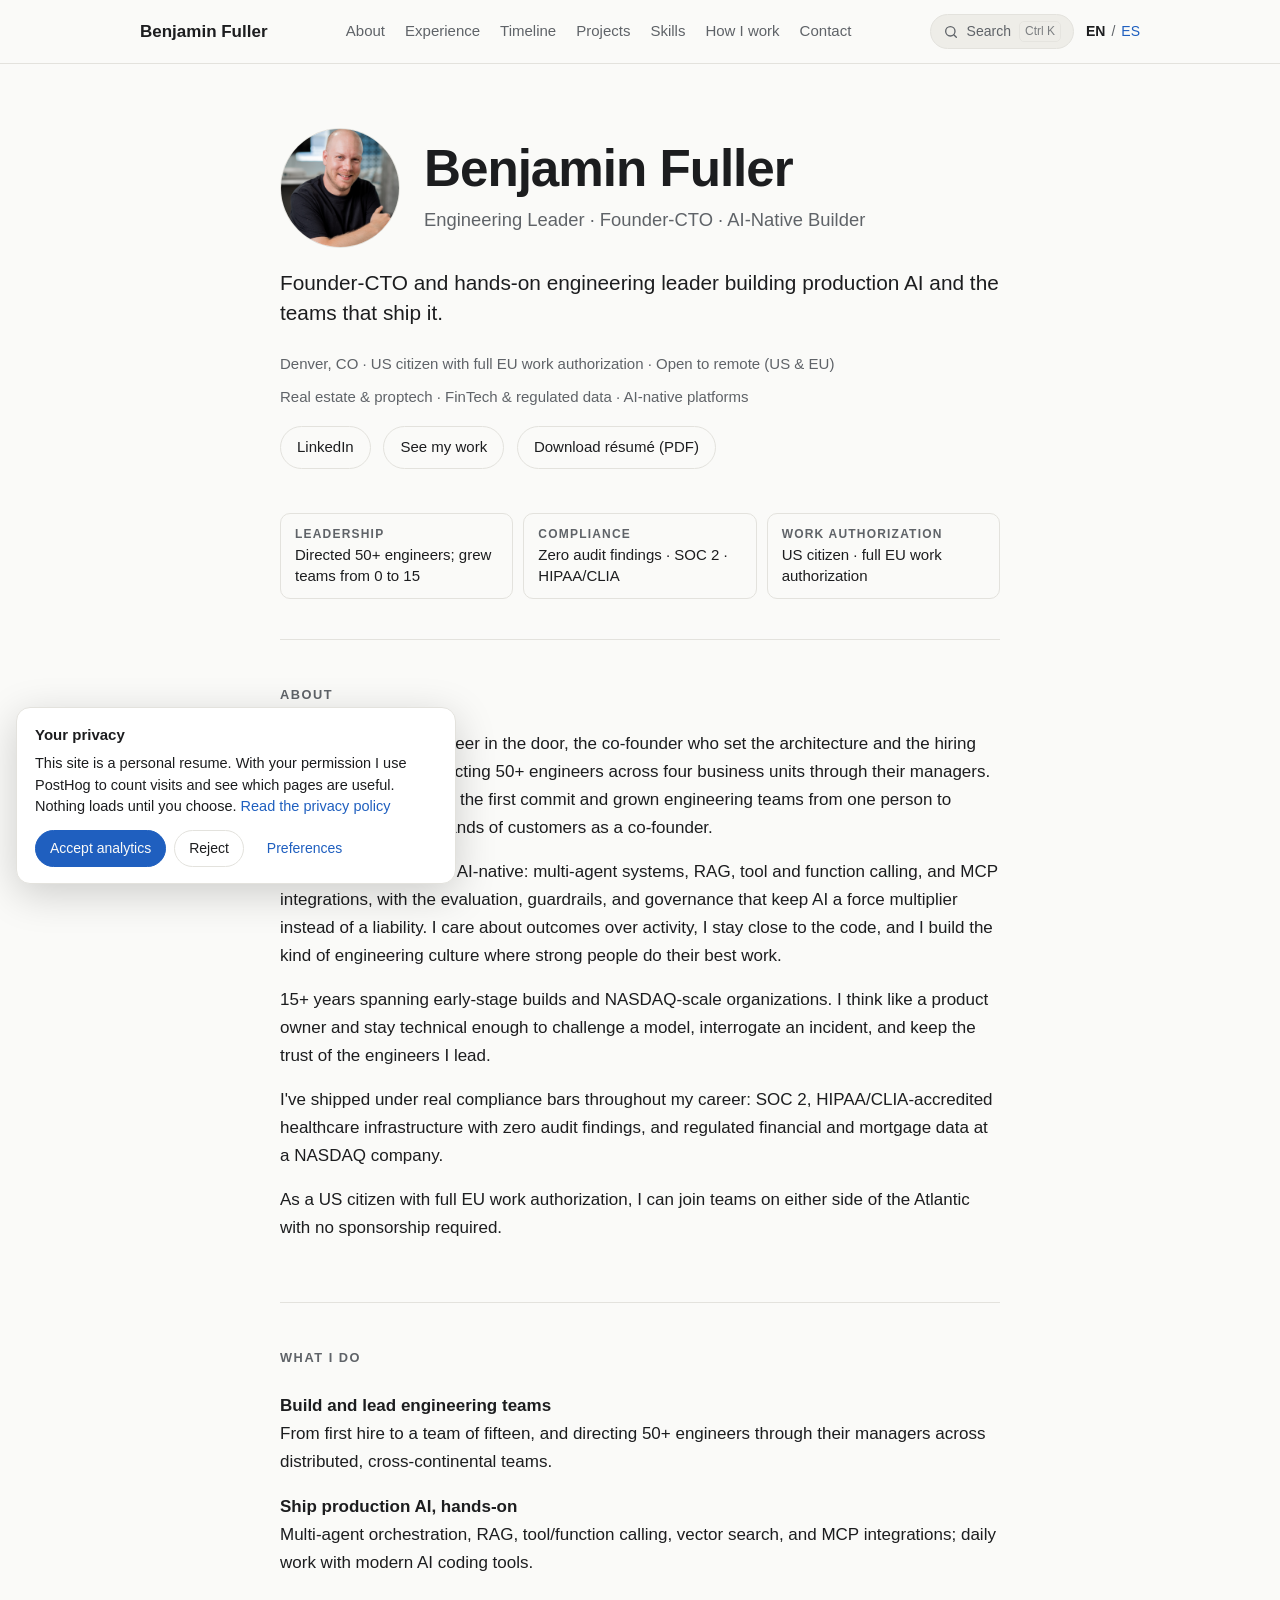
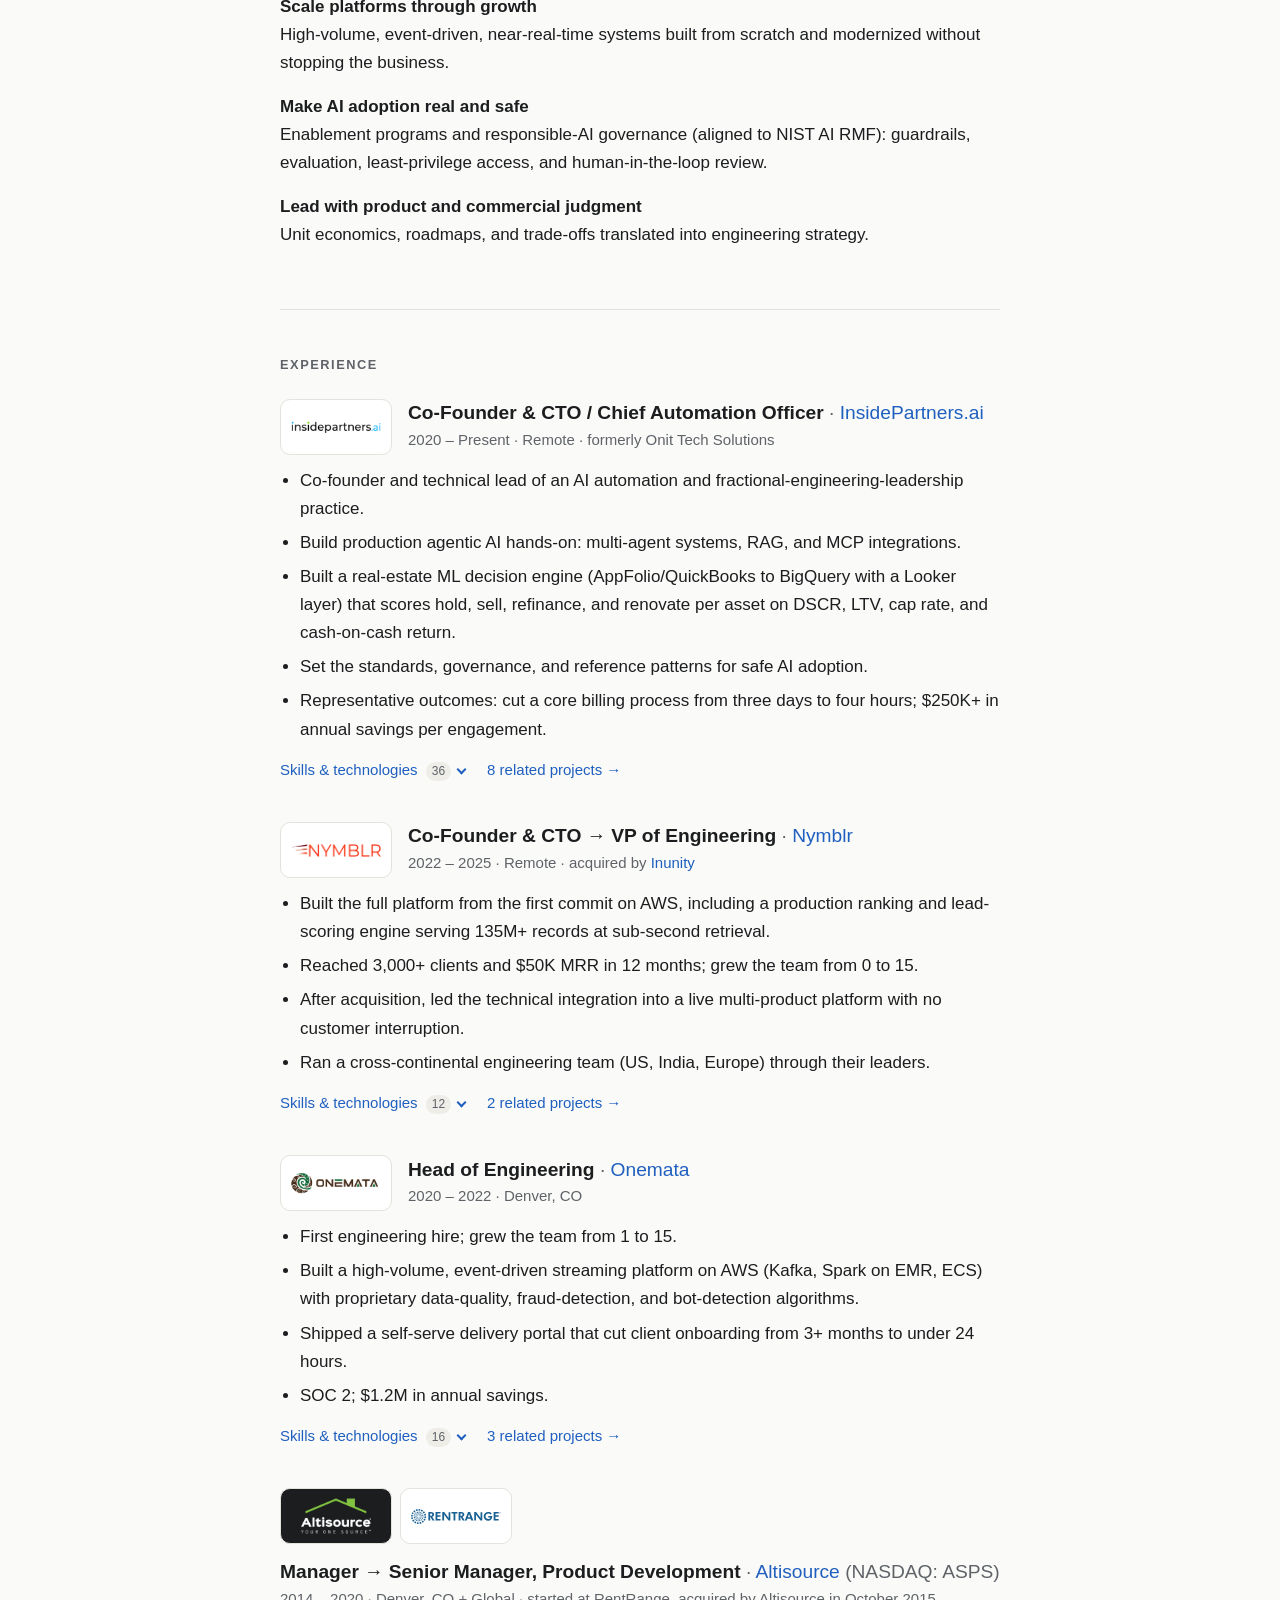
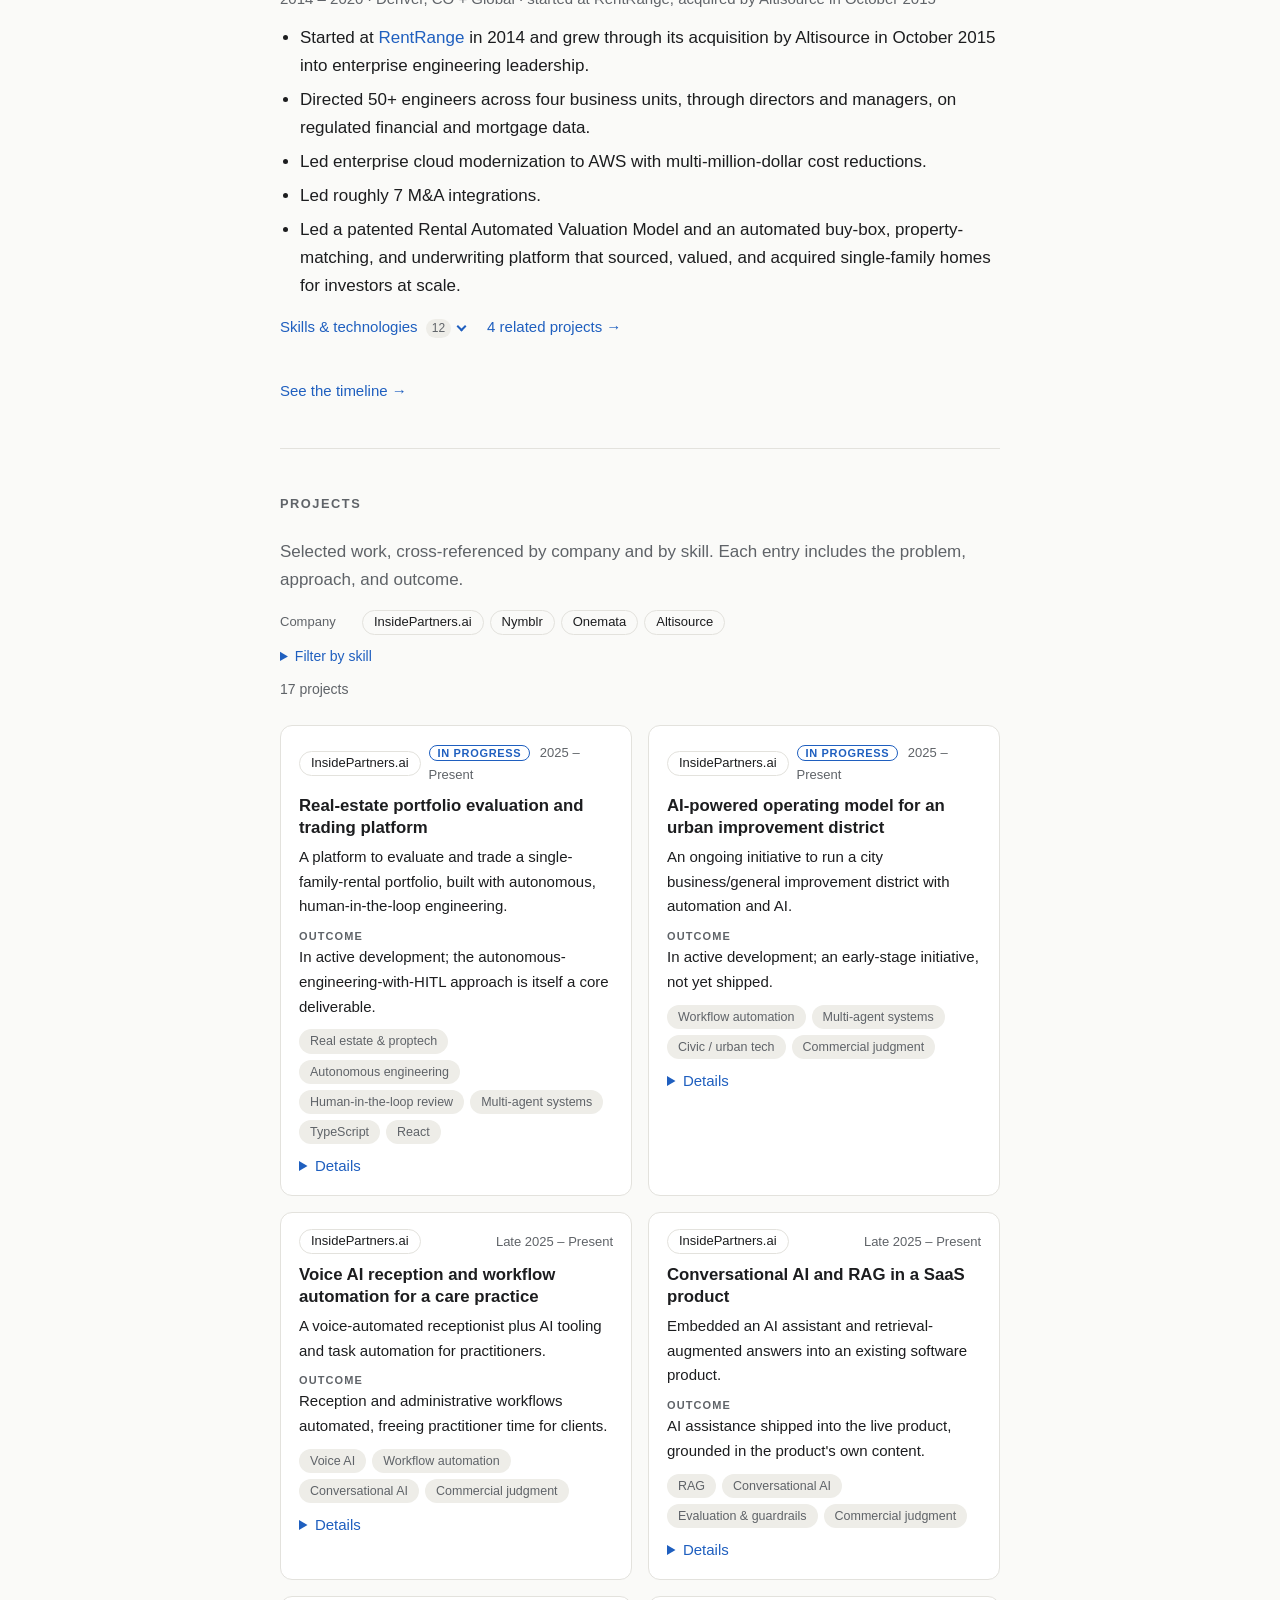
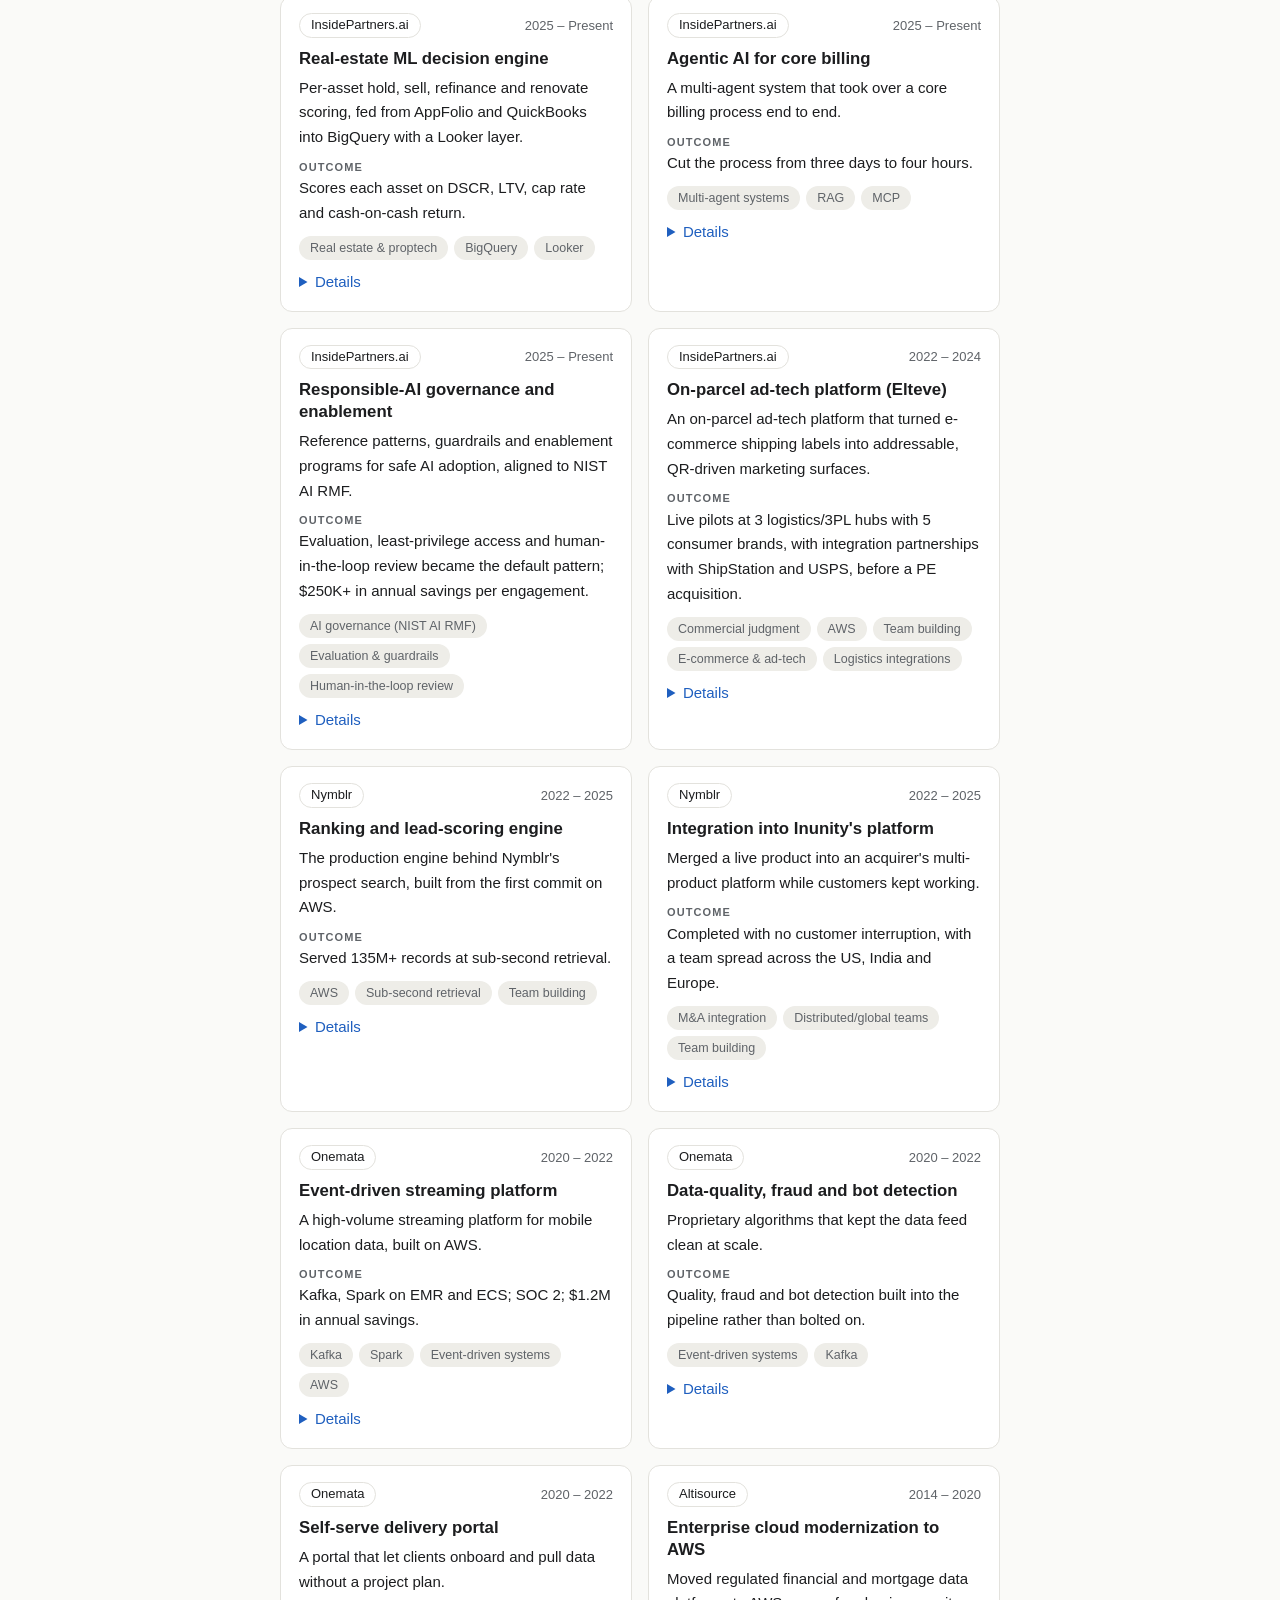
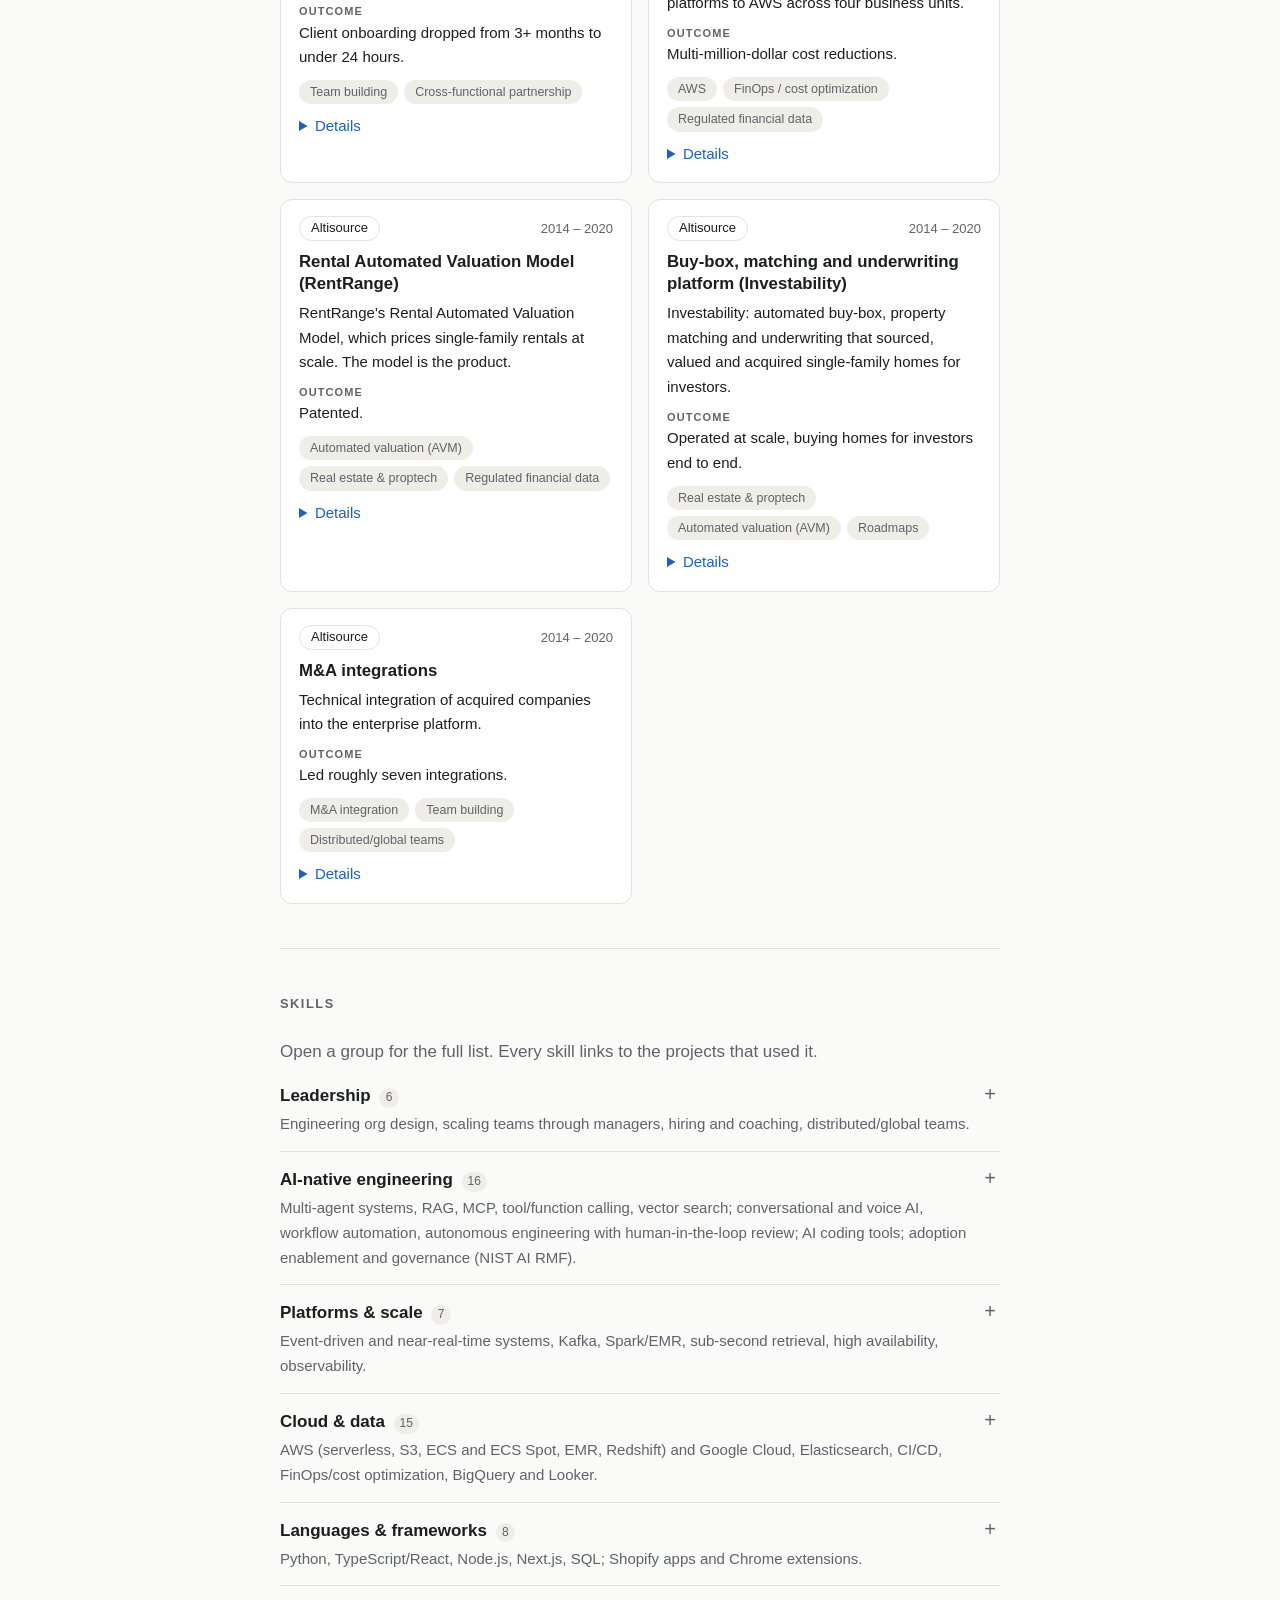
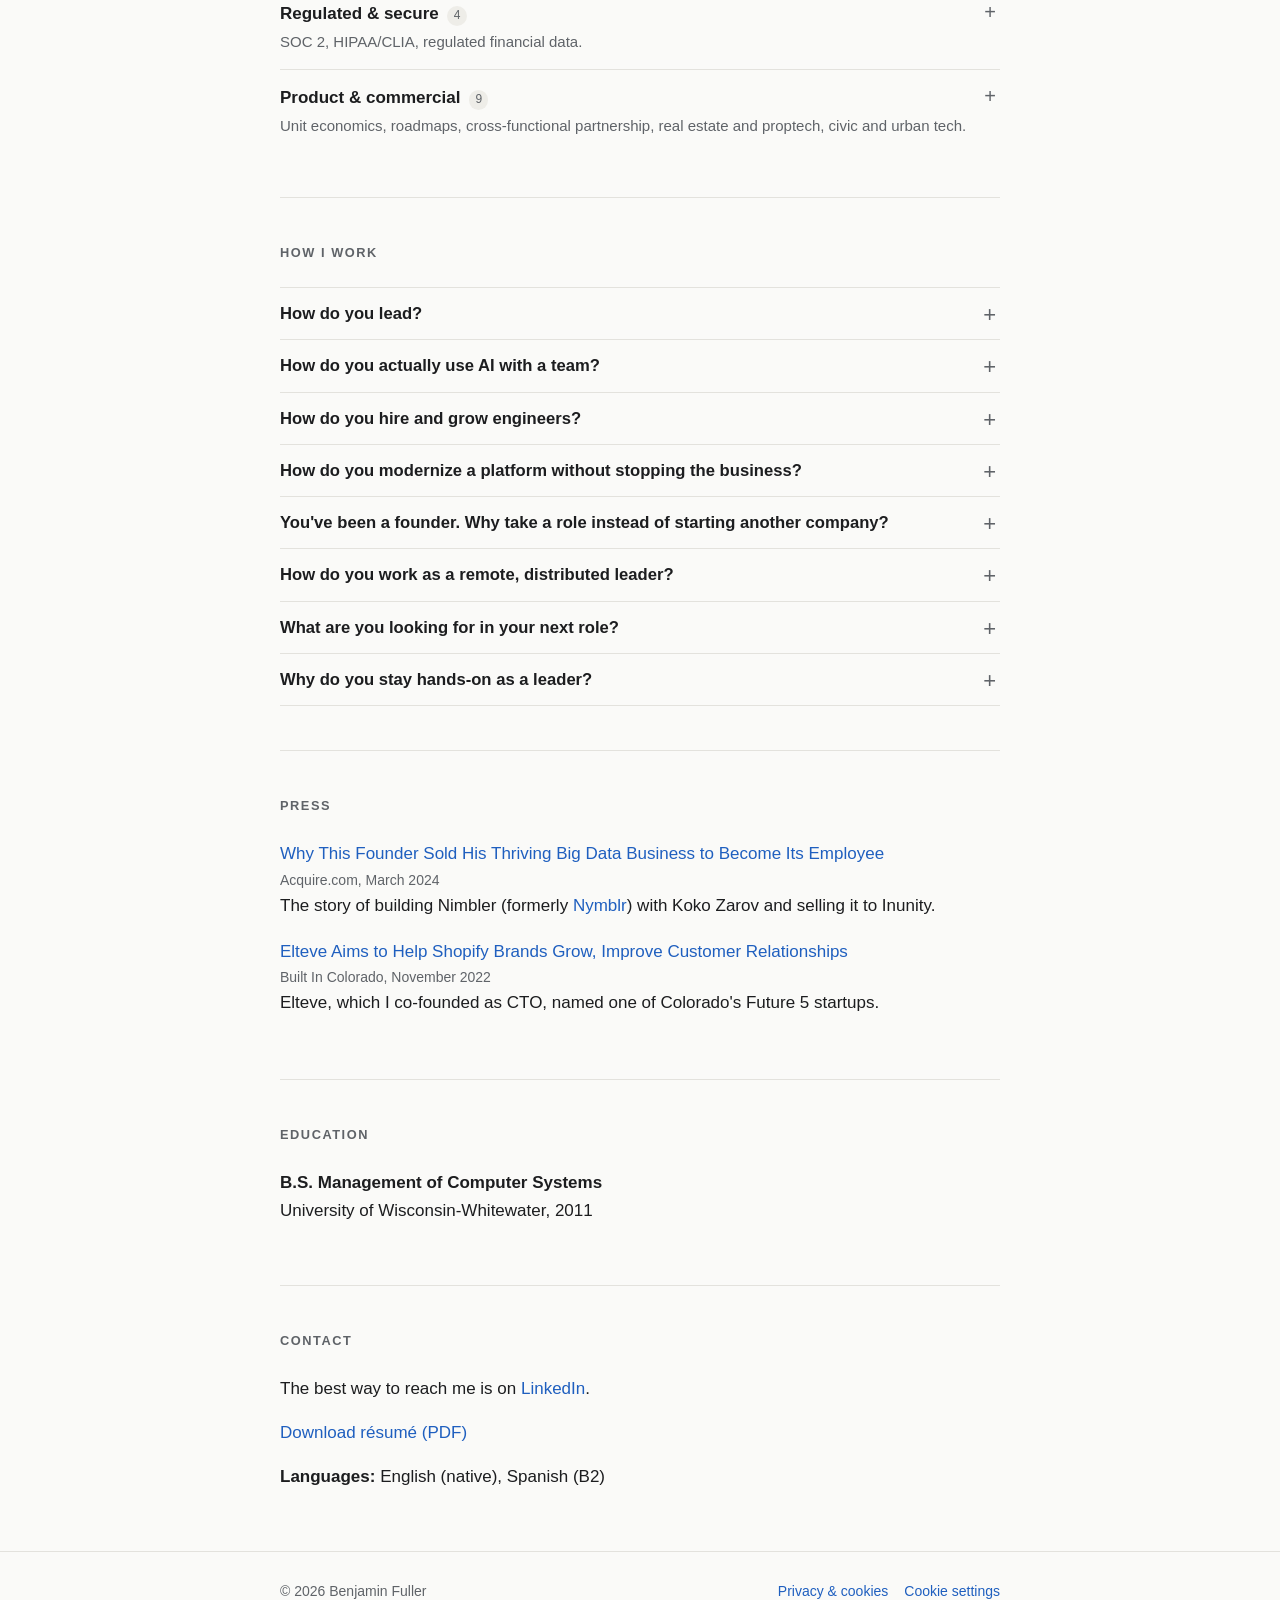
==== commit 9f2e7f6e: "Remove Barcelona references from the site Co-Authored-By: Claude Sonnet 5.5 <noreply@anthropic.com>" ====
--- a/index.html
+++ b/index.html
@@ -61,7 +61,7 @@
         </div>
       </div>
       <p class="tagline">Founder-CTO and hands-on engineering leader building production AI and the teams that ship it.</p>
-      <p class="meta">Denver, CO &amp; Barcelona, Spain · US citizen with full EU work authorization · Open to remote (US &amp; EU)</p>
+      <p class="meta">Denver, CO · US citizen with full EU work authorization · Open to remote (US &amp; EU)</p>
       <p class="domains">Real estate &amp; proptech · FinTech &amp; regulated data · AI-native platforms</p>
       <div class="links">
         <a href="https://www.linkedin.com/in/benjamin-fuller-in">LinkedIn</a>
@@ -82,7 +82,7 @@
       <p>These days my work is AI-native: multi-agent systems, RAG, tool and function calling, and MCP integrations, with the evaluation, guardrails, and governance that keep AI a force multiplier instead of a liability. I care about outcomes over activity, I stay close to the code, and I build the kind of engineering culture where strong people do their best work.</p>
       <p>15+ years spanning early-stage builds and NASDAQ-scale organizations. I think like a product owner and stay technical enough to challenge a model, interrogate an incident, and keep the trust of the engineers I lead.</p>
       <p>I've shipped under real compliance bars throughout my career: SOC 2, HIPAA/CLIA-accredited healthcare infrastructure with zero audit findings, and regulated financial and mortgage data at a NASDAQ company.</p>
-      <p>As a US citizen based in Barcelona with full EU work authorization, I can join teams on either side of the Atlantic with no sponsorship required.</p>
+      <p>As a US citizen with full EU work authorization, I can join teams on either side of the Atlantic with no sponsorship required.</p>
     </section>
 
     <section id="what-i-do">
@@ -503,7 +503,7 @@
         </details>
         <details class="qa" id="q-remote">
           <summary>How do you work as a remote, distributed leader?</summary>
-          <p>It's how I've worked for years: teams across the US, India, and Europe, led through their leaders. Remote-first rewards clarity: good written communication, lightweight process for planning and incidents, and trust with accountability rather than presence as a proxy for progress. I'm a US citizen based in Barcelona with full EU work authorization, so I can join teams on either side of the Atlantic without sponsorship.</p>
+          <p>It's how I've worked for years: teams across the US, India, and Europe, led through their leaders. Remote-first rewards clarity: good written communication, lightweight process for planning and incidents, and trust with accountability rather than presence as a proxy for progress. I'm a US citizen with full EU work authorization, so I can join teams on either side of the Atlantic without sponsorship.</p>
         </details>
         <details class="qa" id="q-next-role">
           <summary>What are you looking for in your next role?</summary>
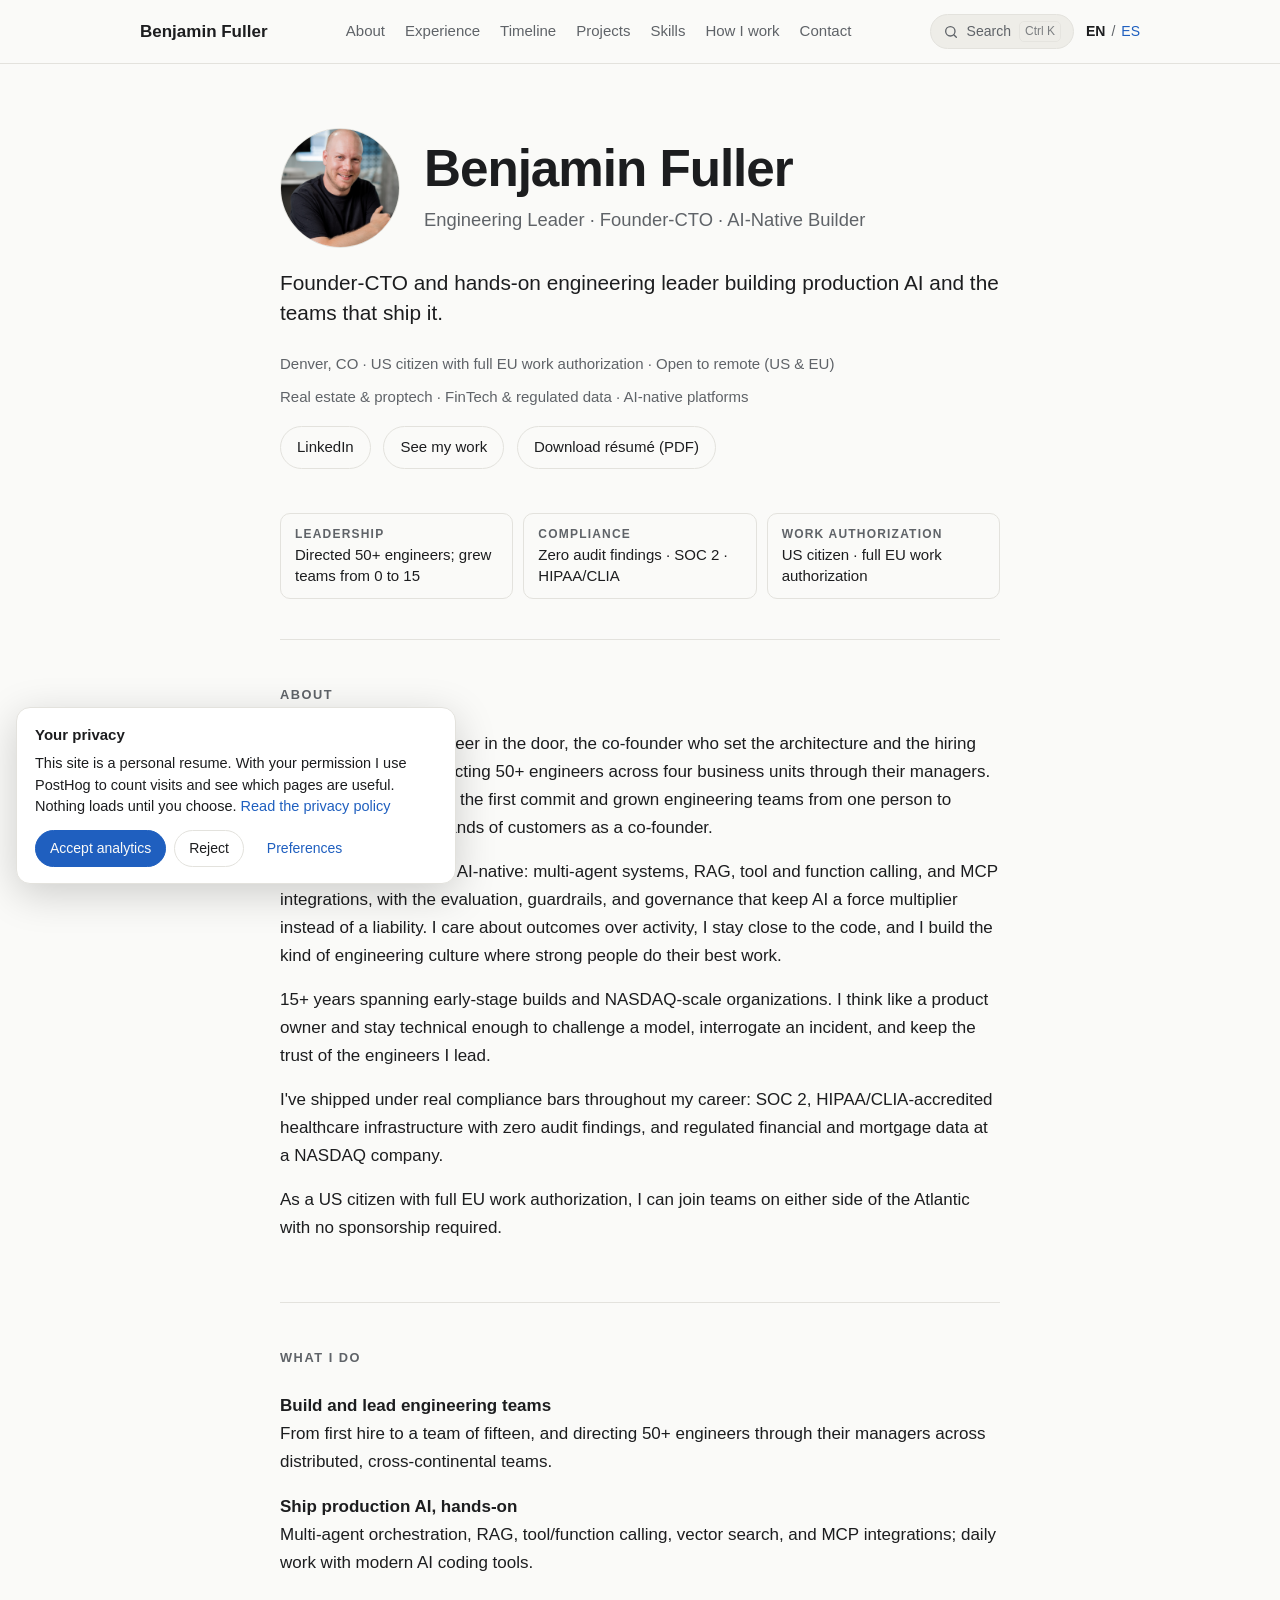
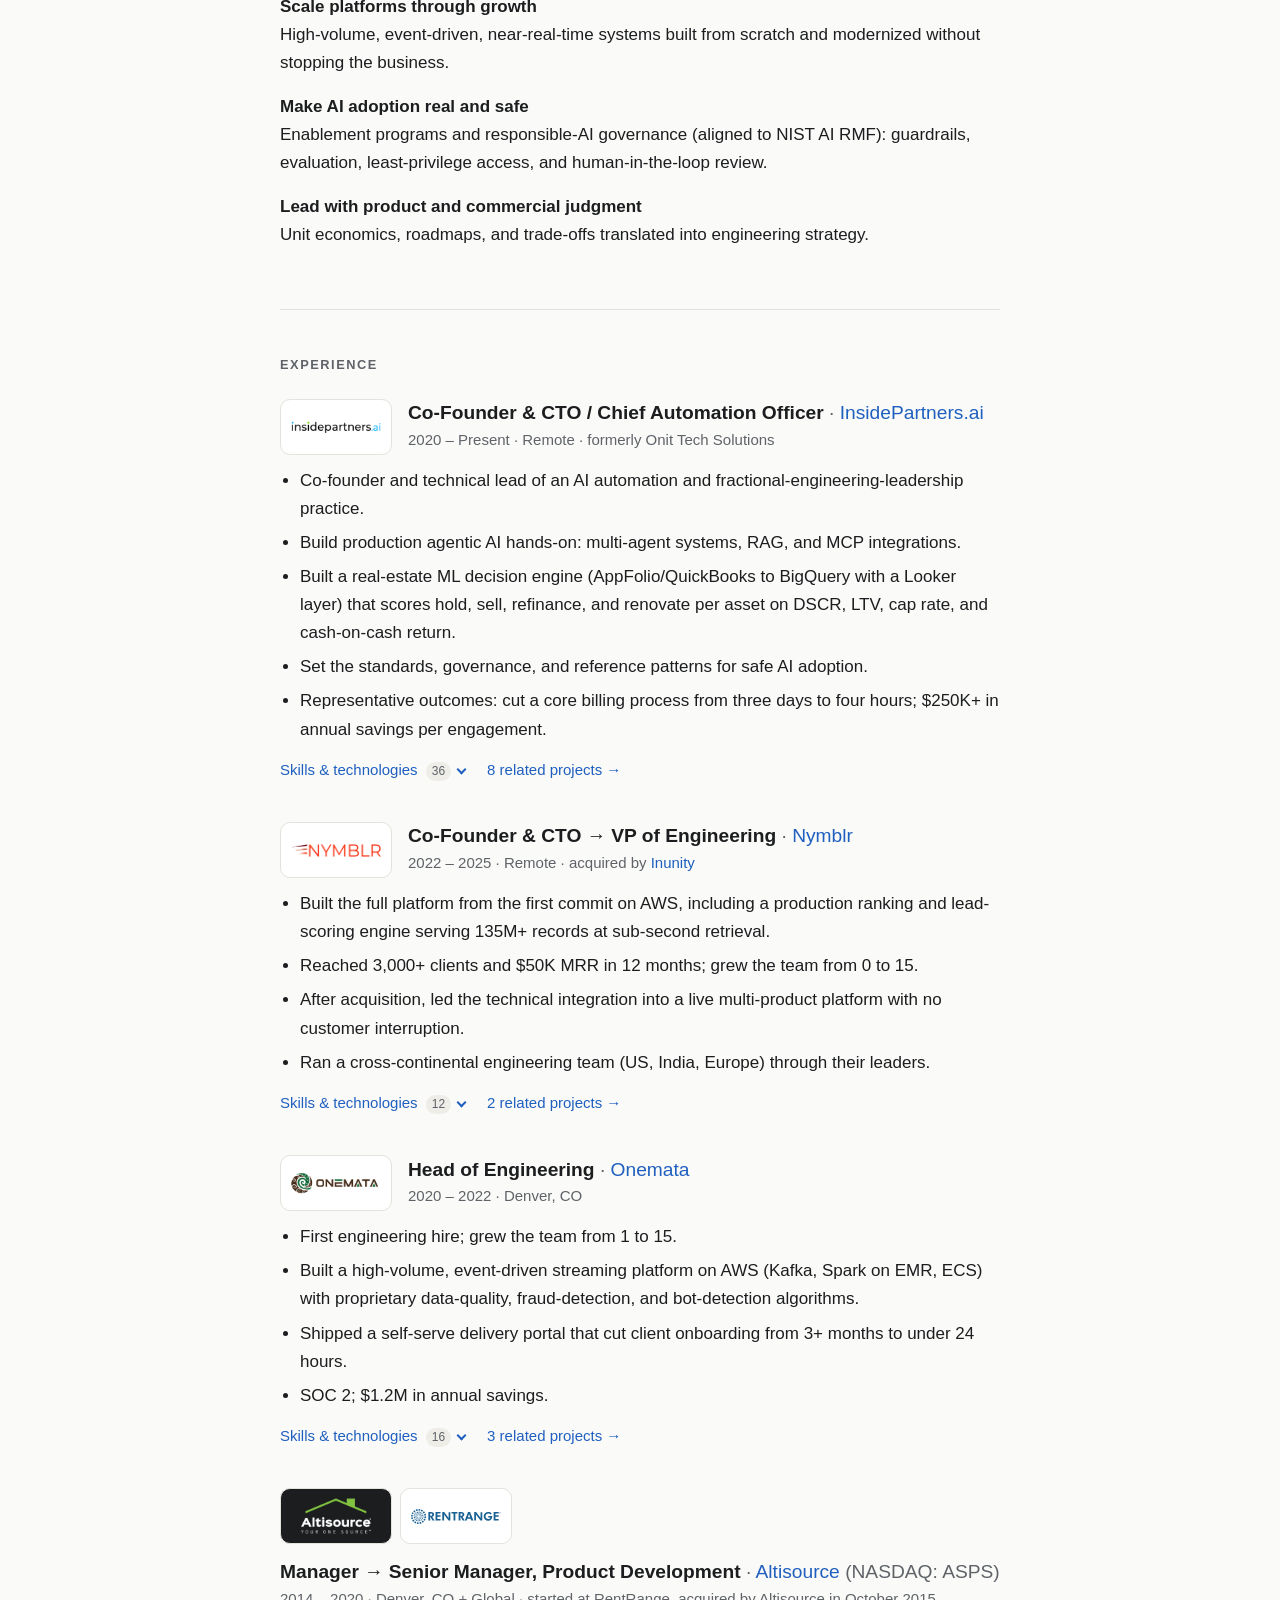
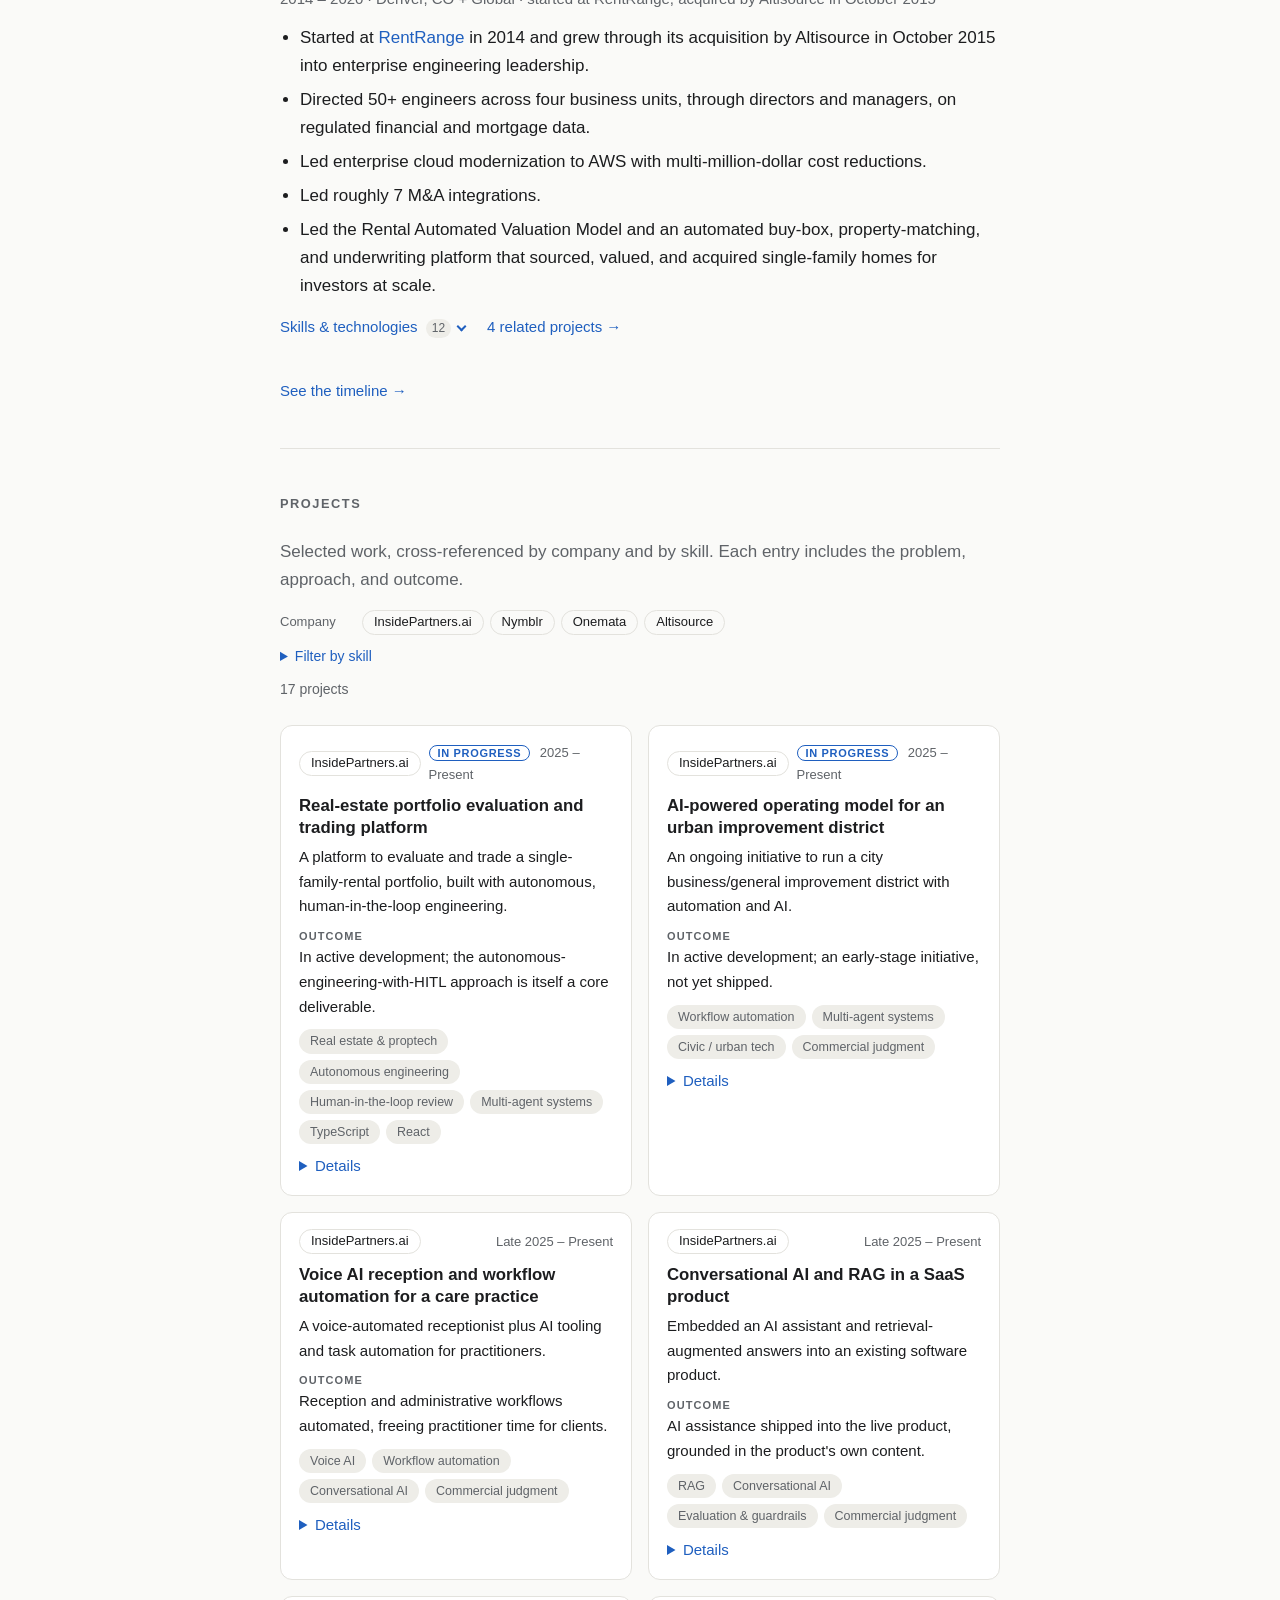
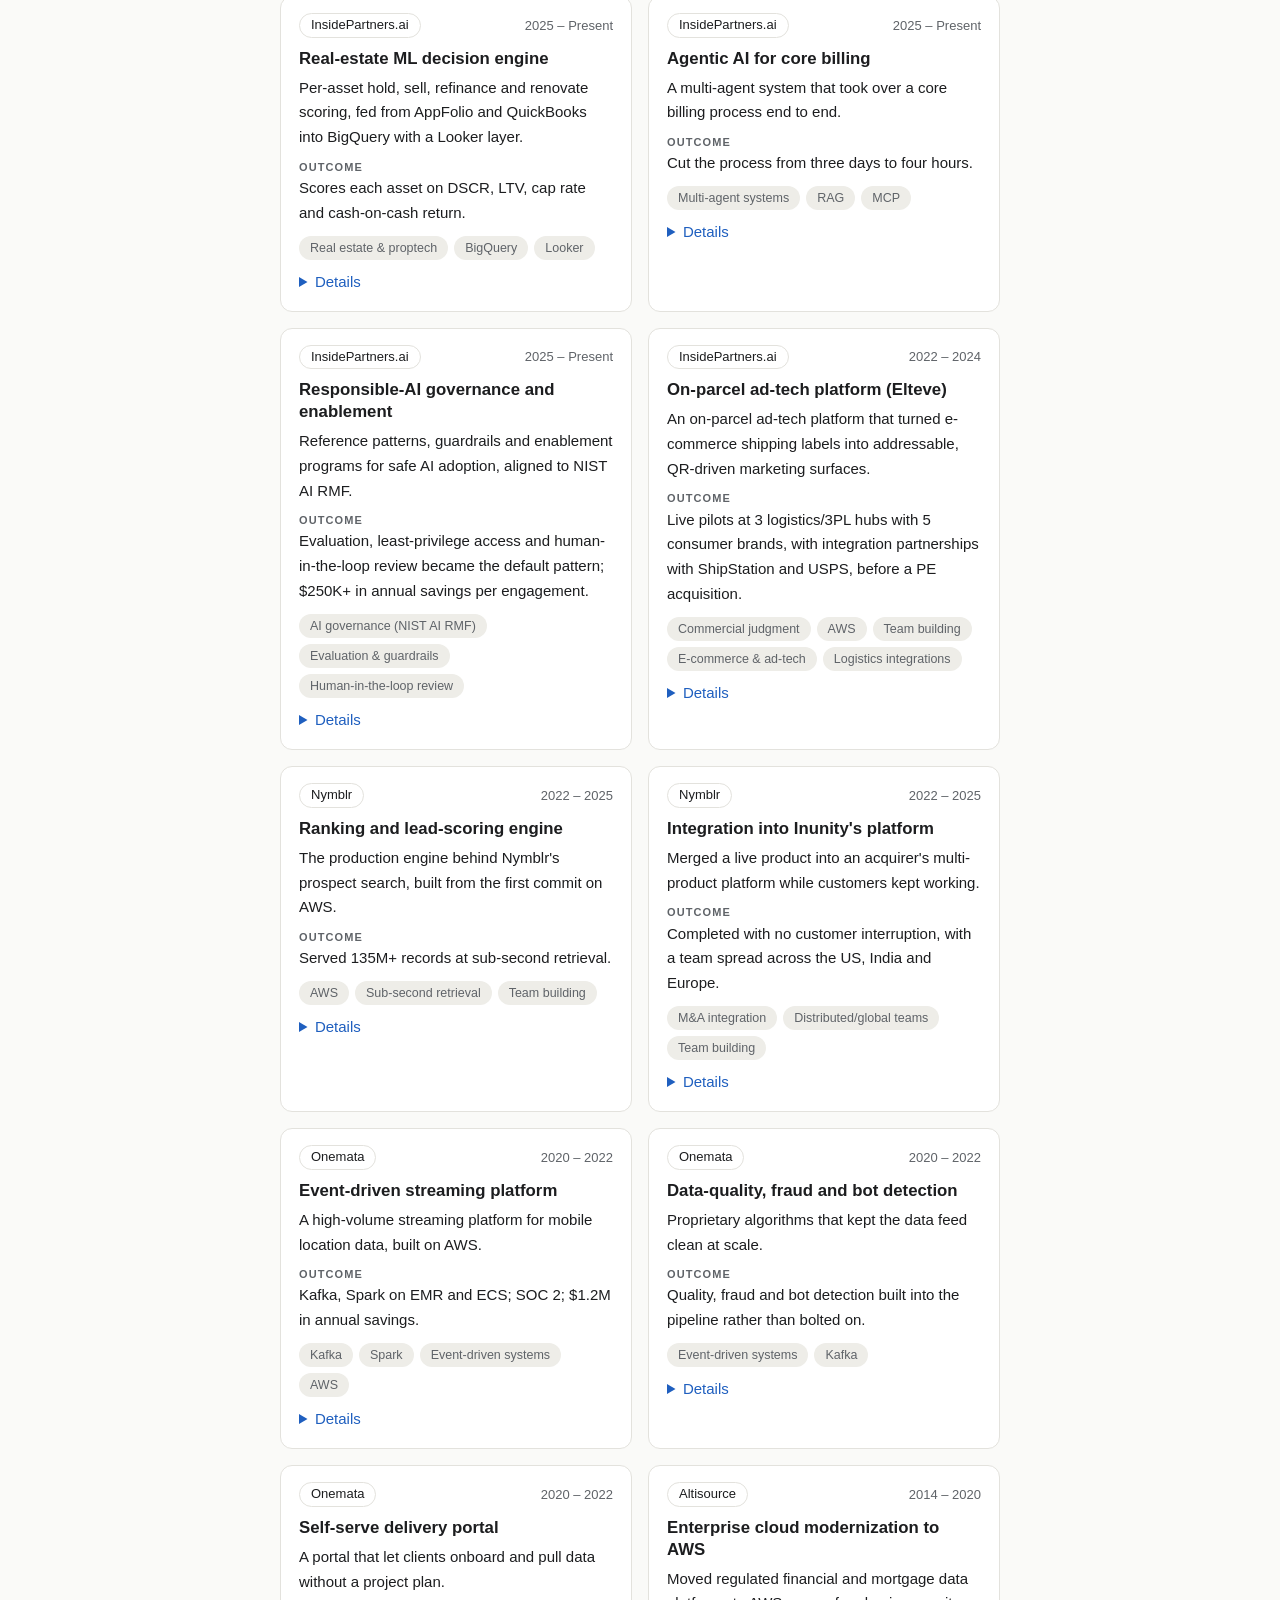
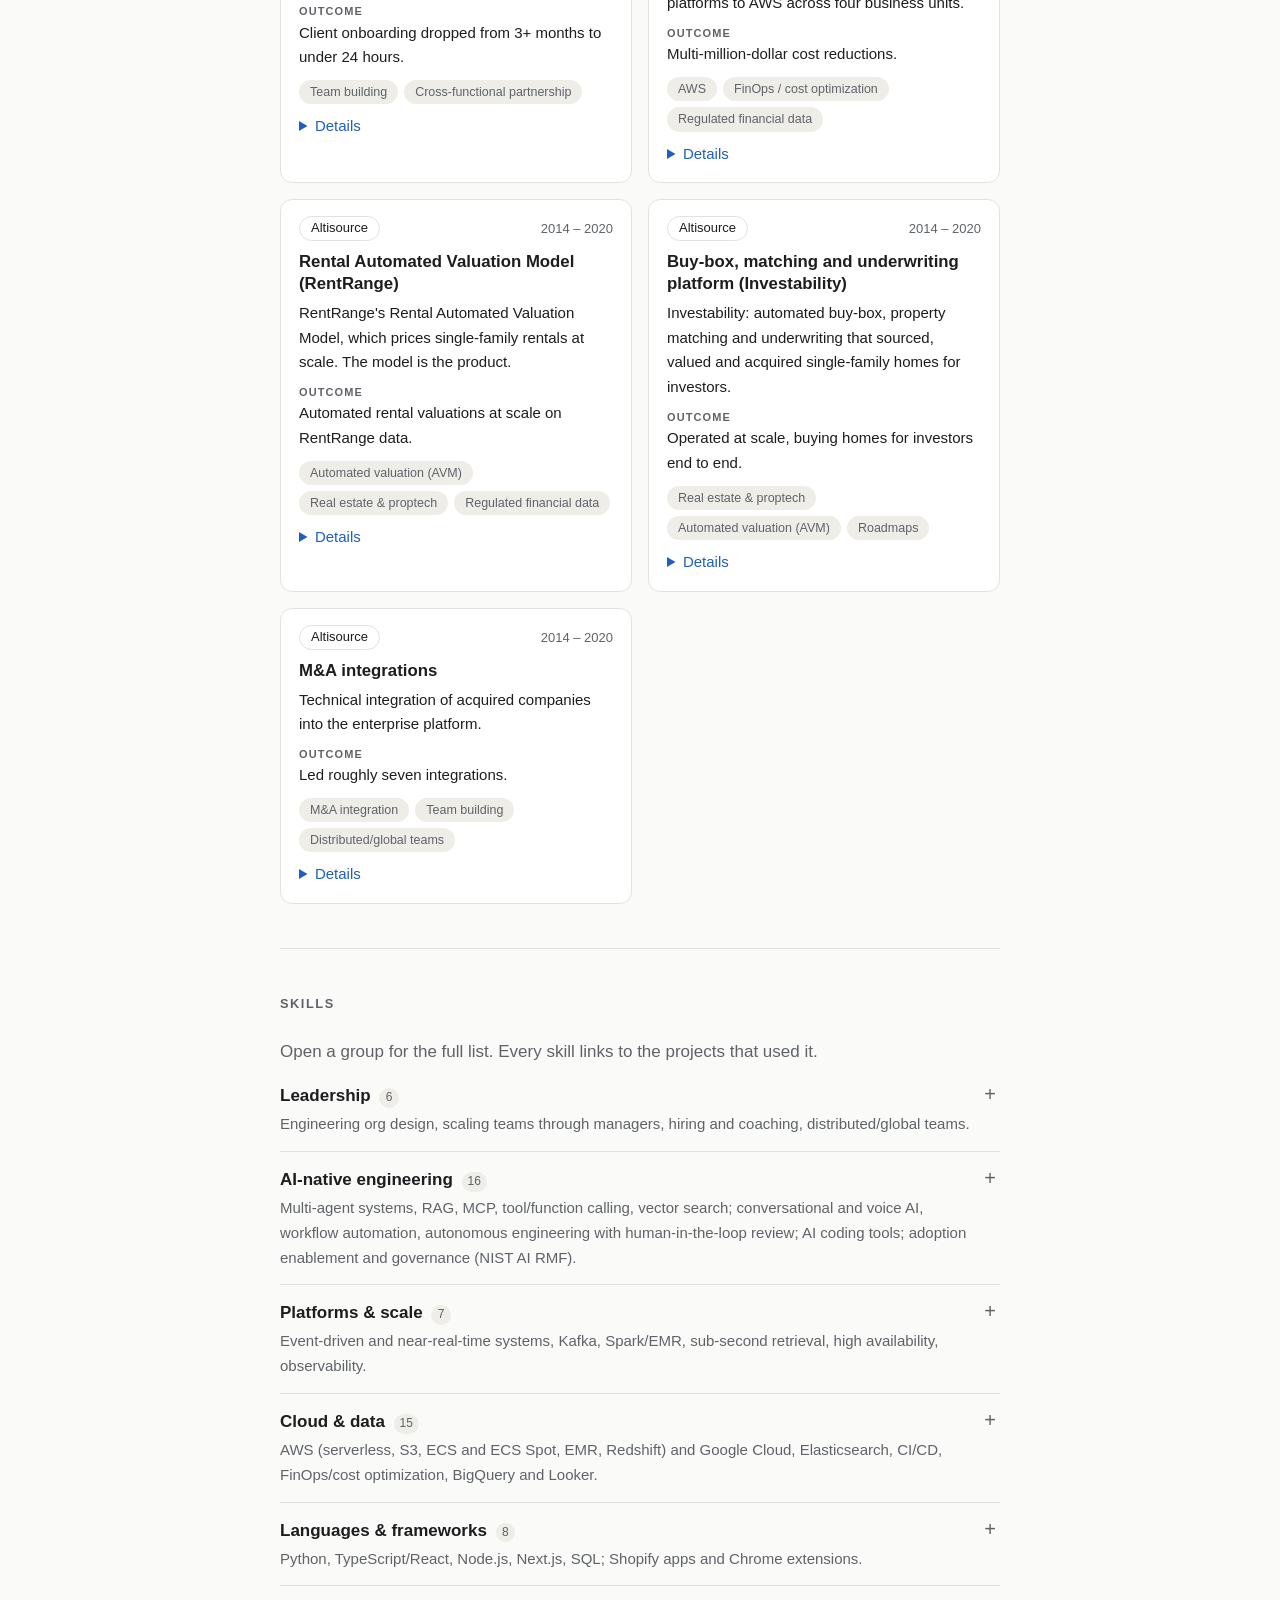
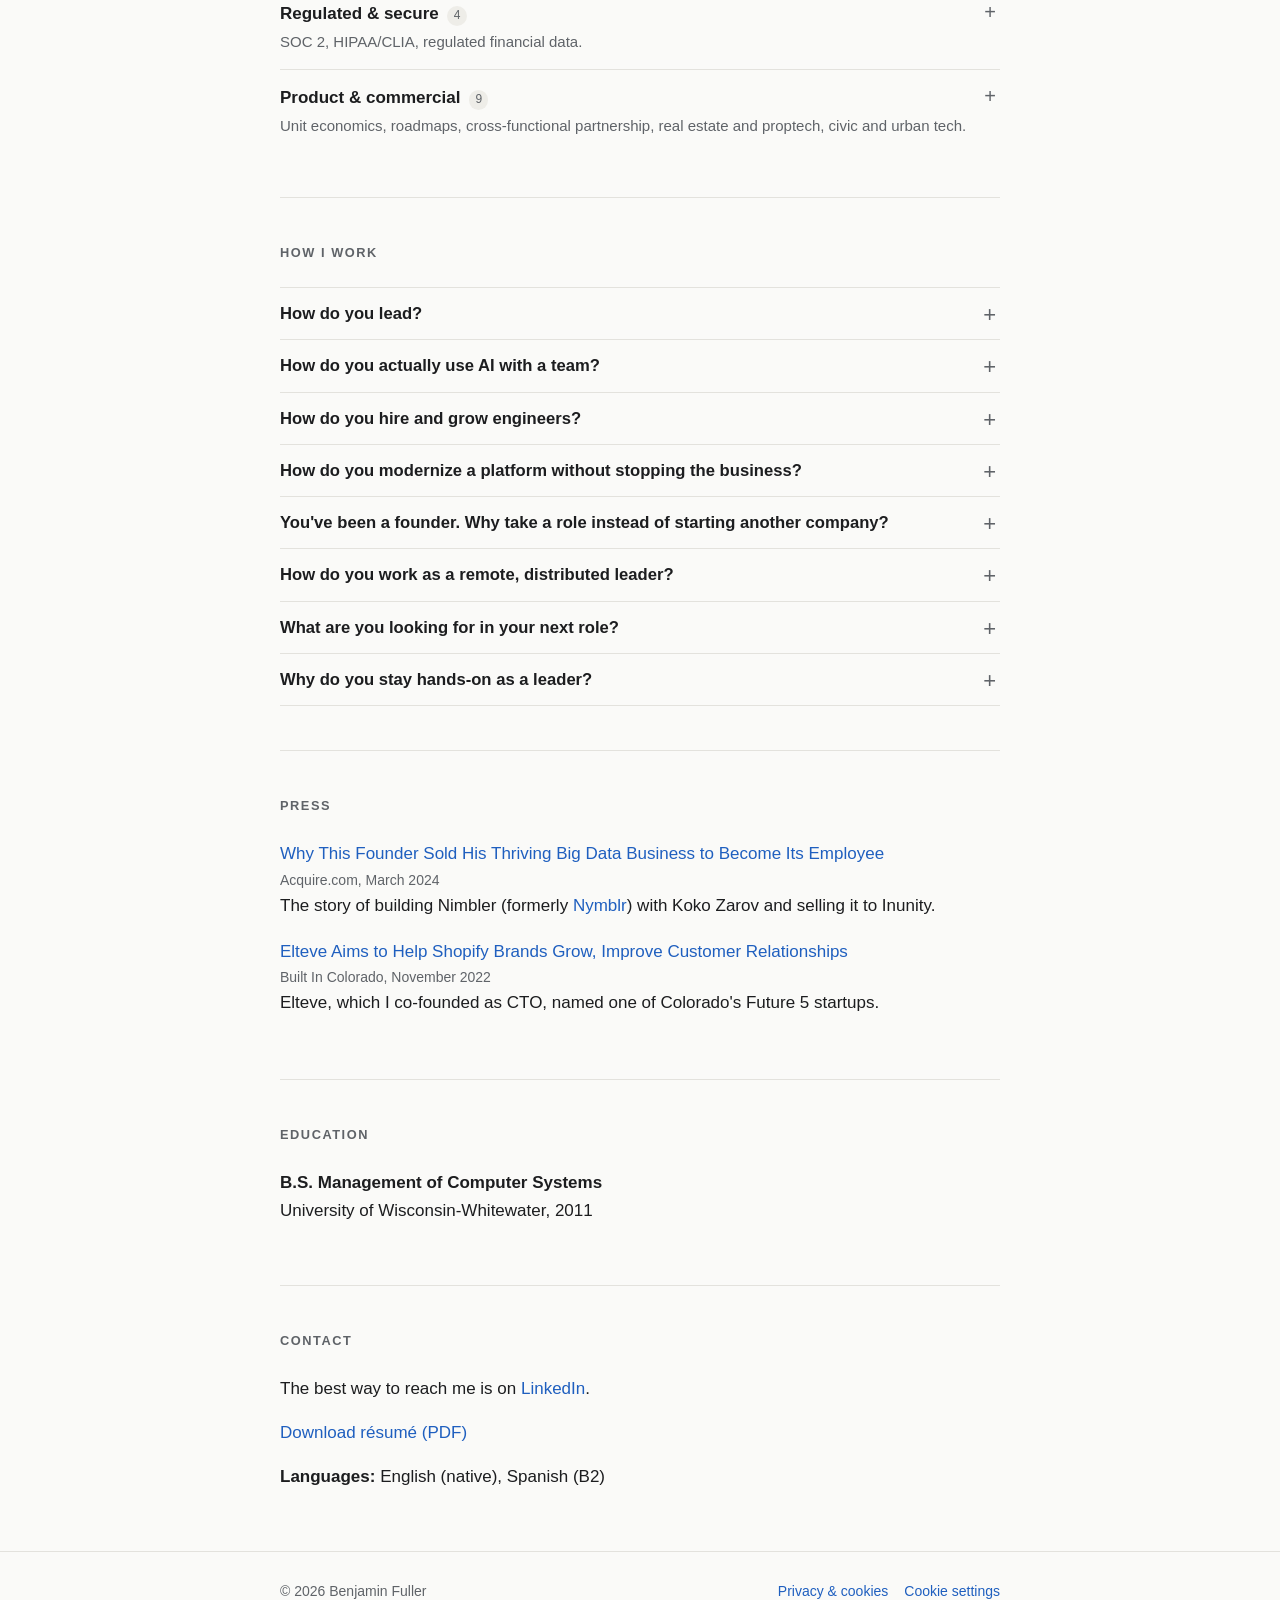
==== commit a87f1f4b: "Remove patent claims about the Rental AVM Co-Authored-By: Claude Sonnet 5.5 <noreply@anthropic.com>" ====
--- a/index.html
+++ b/index.html
@@ -167,7 +167,7 @@
           <li>Directed 50+ engineers across four business units, through directors and managers, on regulated financial and mortgage data.</li>
           <li>Led enterprise cloud modernization to AWS with multi-million-dollar cost reductions.</li>
           <li>Led roughly 7 M&amp;A integrations.</li>
-          <li>Led a patented Rental Automated Valuation Model and an automated buy-box, property-matching, and underwriting platform that sourced, valued, and acquired single-family homes for investors at scale.</li>
+          <li>Led the Rental Automated Valuation Model and an automated buy-box, property-matching, and underwriting platform that sourced, valued, and acquired single-family homes for investors at scale.</li>
         </ul>
         <div class="job-actions"><button type="button" class="skills-toggle" aria-expanded="false" aria-controls="skills-altisource" hidden>Skills &amp; technologies <span class="count">12</span><span class="chev" aria-hidden="true"></span></button><a href="/?company=altisource#projects">4 related projects →</a></div>
         <div class="tags skills-panel" id="skills-altisource"><a class="tag" href="/?skill=aws#projects" data-skill="aws" title="4 projects · 4 roles">AWS</a> <a class="tag" href="/?skill=finops#projects" data-skill="finops" title="2 projects · 2 roles">FinOps / cost optimization</a> <a class="tag" href="/?skill=reg-fin#projects" data-skill="reg-fin" title="3 projects · 1 role">Regulated financial data</a> <a class="tag" href="/?skill=ma#projects" data-skill="ma" title="2 projects · 2 roles">M&amp;A integration</a> <a class="tag" href="/?skill=distributed#projects" data-skill="distributed" title="2 projects · 2 roles">Distributed/global teams</a> <a class="tag" href="/?skill=org-design#projects" data-skill="org-design" title="1 project · 1 role">Engineering org design</a> <a class="tag" href="/?skill=scaling-managers#projects" data-skill="scaling-managers" title="2 projects · 2 roles">Scaling teams through managers</a> <span class="tag off" title="0 projects · 3 roles">Hiring &amp; coaching</span> <a class="tag" href="/?skill=proptech#projects" data-skill="proptech" title="4 projects · 2 roles">Real estate &amp; proptech</a> <a class="tag" href="/?skill=avm#projects" data-skill="avm" title="2 projects · 1 role">Automated valuation (AVM)</a> <a class="tag" href="/?skill=cross-functional#projects" data-skill="cross-functional" title="1 project · 4 roles">Cross-functional partnership</a> <a class="tag" href="/?skill=roadmaps#projects" data-skill="roadmaps" title="1 project · 1 role">Roadmaps</a></div>
@@ -401,13 +401,13 @@
           <div class="proj-meta"><a class="co-chip" href="/?company=altisource#projects" data-company="altisource">Altisource</a><span>2014 – 2020</span></div>
           <h3>Rental Automated Valuation Model (RentRange)</h3>
           <p>RentRange's Rental Automated Valuation Model, which prices single-family rentals at scale. The model is the product.</p>
-          <p class="outcome"><b>Outcome</b> Patented.</p>
+          <p class="outcome"><b>Outcome</b> Automated rental valuations at scale on RentRange data.</p>
           <div class="tags"><a class="tag" href="/?skill=avm#projects" data-skill="avm" title="2 projects · 1 role">Automated valuation (AVM)</a> <a class="tag" href="/?skill=proptech#projects" data-skill="proptech" title="4 projects · 2 roles">Real estate &amp; proptech</a> <a class="tag" href="/?skill=reg-fin#projects" data-skill="reg-fin" title="3 projects · 1 role">Regulated financial data</a></div>
           <details>
             <summary>Details</summary>
             <dl>
               <dt>Problem</dt><dd>Pricing single-family rentals accurately at scale requires turning raw rental-market data into reliable, defensible valuations.</dd>
-              <dt>Approach</dt><dd>Led development of the Rental Automated Valuation Model at RentRange, where the model is the product; the method was novel enough to be patented.</dd>
+              <dt>Approach</dt><dd>Led development of the Rental Automated Valuation Model at RentRange, where the model is the product.</dd>
             </dl>
             
           </details>
